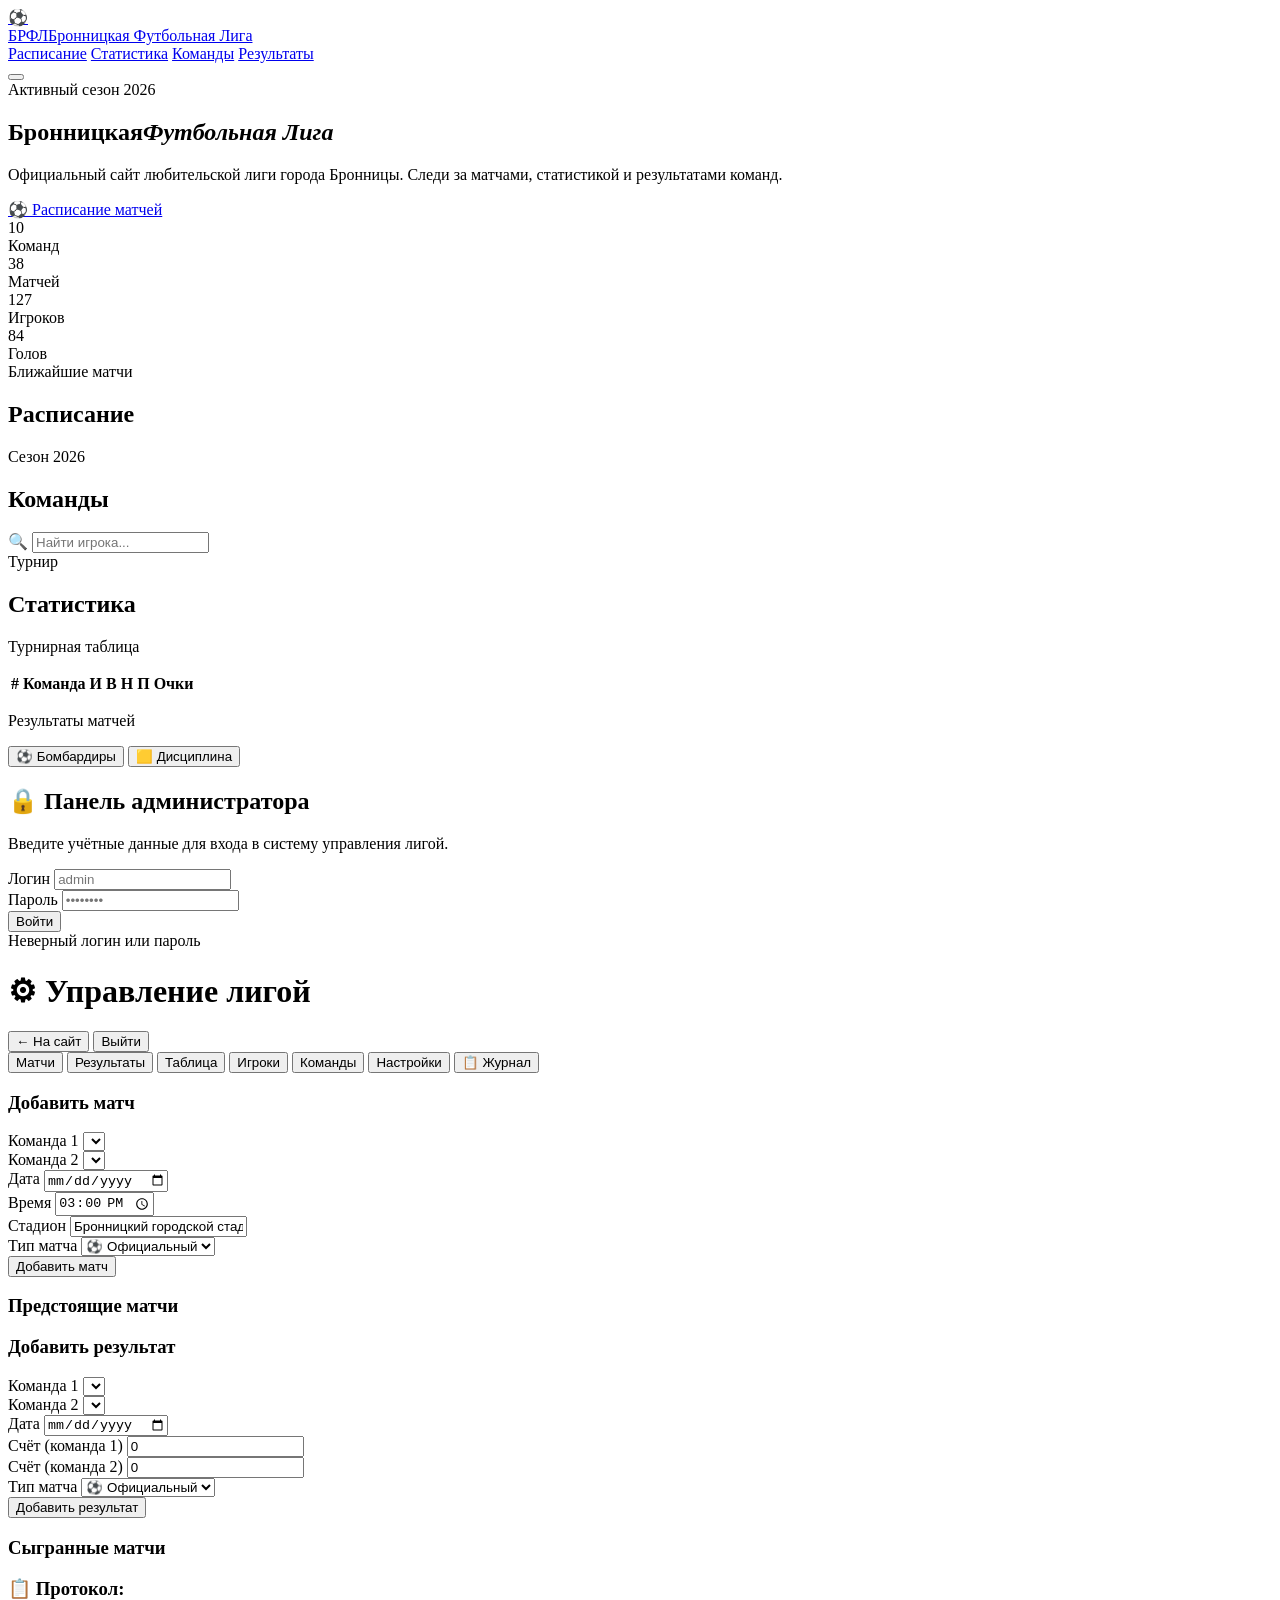
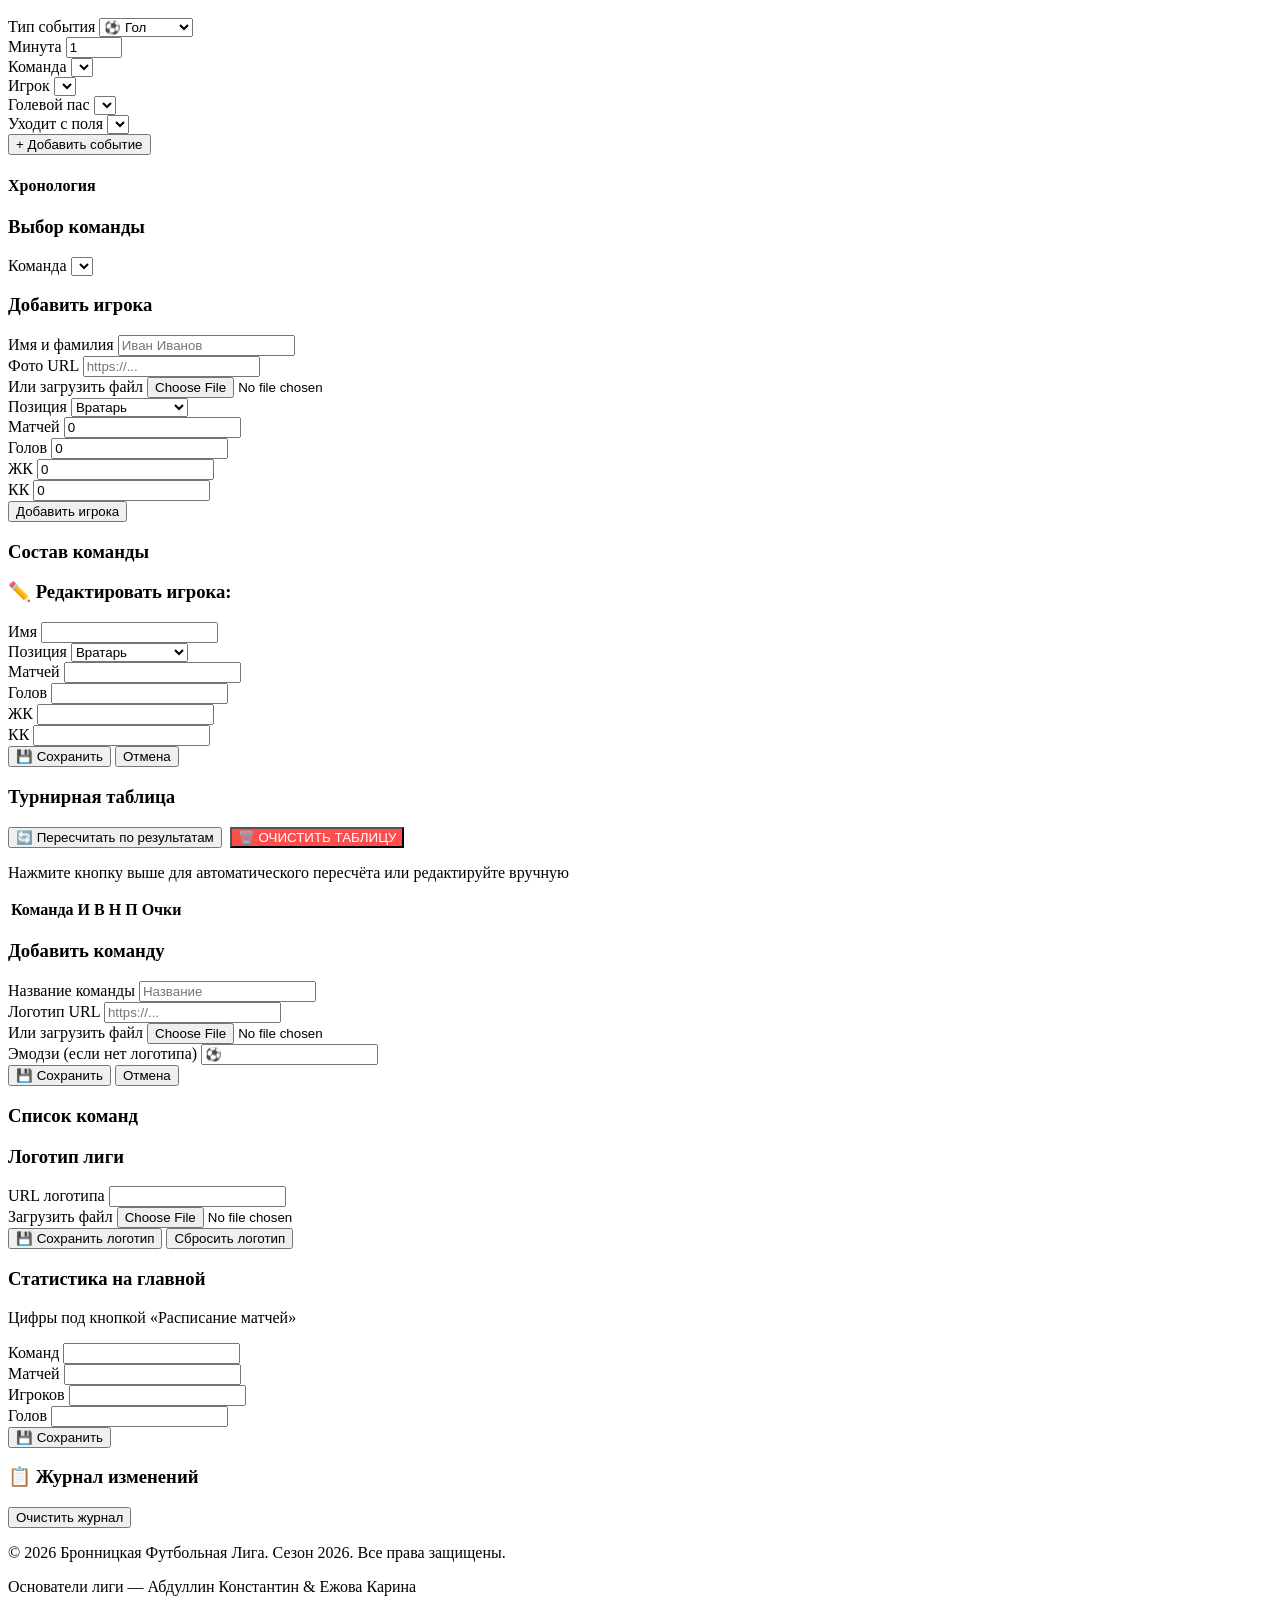
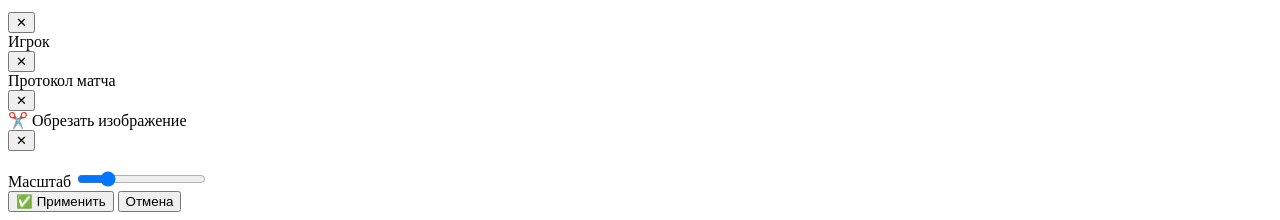
==== index.html @ cf76bab1 "Update print statement from 'Hello' to 'Goodbye'" ====
<!DOCTYPE html>
<html lang="ru">
<head>
    <meta charset="UTF-8">
    <meta name="viewport" content="width=device-width, initial-scale=1.0">
    <title>БРФЛ — Бронницкая Футбольная Лига</title>
    
    <!-- Preconnect for fonts -->
    <link rel="preconnect" href="https://fonts.googleapis.com">
    <link rel="preconnect" href="https://fonts.gstatic.com" crossorigin>
    
    <!-- Google Fonts -->
    <link href="https://fonts.googleapis.com/css2?family=Barlow+Condensed:wght@400;600;700;800;900&family=Barlow:wght@300;400;500;600&display=swap" rel="stylesheet">
    
    <!-- Main Stylesheet -->
    <link rel="stylesheet" href="style.css">
</head>
<body>

<!-- ===================== HEADER ===================== -->
<header id="main-header">
    <a class="logo" href="#hero" id="logo-link">
        <div class="logo-icon" id="logo-icon-wrap">
            <img id="logo-img" src="" alt="БРФЛ" style="display:none">
            <span id="logo-emoji">⚽</span>
        </div>
        <div class="logo-text">БРФЛ<span>Бронницкая Футбольная Лига</span></div>
    </a>
    
    <nav id="main-nav">
        <a href="#schedule">Расписание</a>
        <a href="#statistics">Статистика</a>
        <a href="#teams">Команды</a>
        <a href="#statistics">Результаты</a>
    </nav>
    
    <button class="burger" id="burger" aria-label="Меню">
        <span></span><span></span><span></span>
    </button>
</header>

<!-- ===================== MAIN SITE ===================== -->
<div class="main-site" id="main-site">

    <!-- HERO SECTION -->
    <section class="hero" id="hero">
        <div class="hero-bg"></div>
        <div class="field-lines"></div>
        <div class="hero-circle"></div>
        <div class="hero-circle2"></div>
        <div class="hero-content">
            <div class="hero-badge">Активный сезон 2026</div>
            <h1>Бронницкая<em>Футбольная Лига</em></h1>
            <p class="hero-sub">Официальный сайт любительской лиги города Бронницы. Следи за матчами, статистикой и результатами команд.</p>
            <a href="#schedule" class="btn-primary">⚽ Расписание матчей</a>
            
            <div class="hero-stats">
                <div>
                    <div class="hero-stat-num" id="hstat-teams">10</div>
                    <div class="hero-stat-label">Команд</div>
                </div>
                <div>
                    <div class="hero-stat-num" id="hstat-matches">38</div>
                    <div class="hero-stat-label">Матчей</div>
                </div>
                <div>
                    <div class="hero-stat-num" id="hstat-players">127</div>
                    <div class="hero-stat-label">Игроков</div>
                </div>
                <div>
                    <div class="hero-stat-num" id="hstat-goals">84</div>
                    <div class="hero-stat-label">Голов</div>
                </div>
            </div>
        </div>
    </section>

    <!-- SCHEDULE SECTION -->
    <section id="schedule">
        <div class="container">
            <div class="section-header">
                <span class="section-tag">Ближайшие матчи</span>
                <h2 class="section-title">Расписание</h2>
            </div>
            <div class="matches-grid" id="schedule-grid"></div>
        </div>
    </section>

    <!-- TEAMS SECTION -->
    <section id="teams">
        <div class="container">
            <div class="section-header">
                <span class="section-tag">Сезон 2026</span>
                <h2 class="section-title">Команды</h2>
            </div>
            
            <div class="search-bar-wrap">
                <span class="search-icon">🔍</span>
                <input type="text" id="player-search" placeholder="Найти игрока..." autocomplete="off">
                <div class="search-results-drop" id="search-drop"></div>
            </div>
            
            <div class="teams-grid" id="teams-grid"></div>
        </div>
    </section>

    <!-- STATISTICS SECTION -->
    <section id="statistics">
        <div class="container">
            <div class="section-header">
                <span class="section-tag">Турнир</span>
                <h2 class="section-title">Статистика</h2>
            </div>
            
            <!-- Турнирная таблица -->
            <div class="stat-block">
                <p class="stat-block-label">Турнирная таблица</p>
                <div class="table-wrap">
                    <table id="standings-table">
                        <thead>
                            <tr>
                                <th>#</th><th>Команда</th><th>И</th><th>В</th><th>Н</th><th>П</th><th>Очки</th>
                            </tr>
                        </thead>
                        <tbody id="standings-body"></tbody>
                    </table>
                </div>
            </div>

            <!-- Результаты матчей -->
            <div class="stat-block">
                <p class="stat-block-label">Результаты матчей</p>
                <div class="results-list" id="results-list"></div>
            </div>

            <!-- Бомбардиры + Дисциплина -->
            <div class="stat-block">
                <div class="stats-tabs">
                    <button class="stats-tab active" data-tab="scorers">⚽ Бомбардиры</button>
                    <button class="stats-tab" data-tab="discipline">🟨 Дисциплина</button>
                </div>
                <div class="stats-panel active" id="panel-scorers">
                    <div class="table-wrap" id="scorers-list"></div>
                </div>
                <div class="stats-panel" id="panel-discipline">
                    <div class="table-wrap" id="discipline-list"></div>
                </div>
            </div>
        </div>
    </section>
</div>

<!-- ===================== ADMIN SECTION ===================== -->
<div id="admin-section">
    <div class="container">
        <!-- Login form -->
        <div class="admin-login" id="admin-login">
            <h2>🔒 Панель администратора</h2>
            <p>Введите учётные данные для входа в систему управления лигой.</p>
            <div class="form-group">
                <label>Логин</label>
                <input type="text" id="admin-user" placeholder="admin" autocomplete="off">
            </div>
            <div class="form-group">
                <label>Пароль</label>
                <input type="password" id="admin-pass" placeholder="••••••••">
            </div>
            <button class="btn-admin" id="admin-login-btn">Войти</button>
            <div class="login-error" id="login-error">Неверный логин или пароль</div>
        </div>

        <!-- Admin Panel -->
        <div class="admin-panel" id="admin-panel">
            <div class="admin-header-bar">
                <h1 class="section-title">⚙ Управление лигой</h1>
                <div class="admin-header-actions">
                    <button class="btn-logout" id="back-to-site">← На сайт</button>
                    <button class="btn-logout" id="admin-logout-btn">Выйти</button>
                </div>
            </div>

            <div class="admin-tabs">
                <button class="admin-tab active" data-tab="tab-matches">Матчи</button>
                <button class="admin-tab" data-tab="tab-results">Результаты</button>
                <button class="admin-tab" data-tab="tab-table">Таблица</button>
                <button class="admin-tab" data-tab="tab-players">Игроки</button>
                <button class="admin-tab" data-tab="tab-teams">Команды</button>
                <button class="admin-tab" data-tab="tab-settings">Настройки</button>
                <button class="admin-tab" data-tab="tab-log">📋 Журнал</button>
            </div>

            <!-- TAB: Matches -->
            <div class="admin-content active" id="tab-matches">
                <div class="admin-grid">
                    <div class="admin-card">
                        <h3>Добавить матч</h3>
                        <div class="form-group">
                            <label>Команда 1</label>
                            <select id="a-t1"></select>
                        </div>
                        <div class="form-group">
                            <label>Команда 2</label>
                            <select id="a-t2"></select>
                        </div>
                        <div class="form-group">
                            <label>Дата</label>
                            <input type="date" id="a-date">
                        </div>
                        <div class="form-group">
                            <label>Время</label>
                            <input type="time" id="a-time" value="15:00">
                        </div>
                        <div class="form-group">
                            <label>Стадион</label>
                            <input type="text" id="a-venue" value="Бронницкий городской стадион">
                        </div>
                        <div class="form-group">
                            <label>Тип матча</label>
                            <select id="a-kind">
                                <option value="official">⚽ Официальный</option>
                                <option value="friendly">🤝 Товарищеский</option>
                            </select>
                        </div>
                        <button class="btn-admin" id="add-match-btn">Добавить матч</button>
                    </div>
                    <div class="admin-card">
                        <h3>Предстоящие матчи</h3>
                        <ul class="admin-list" id="admin-upcoming-list"></ul>
                    </div>
                </div>
            </div>

            <!-- TAB: Results -->
            <div class="admin-content" id="tab-results">
                <div class="admin-grid">
                    <div class="admin-card">
                        <h3>Добавить результат</h3>
                        <div class="form-group">
                            <label>Команда 1</label>
                            <select id="r-t1"></select>
                        </div>
                        <div class="form-group">
                            <label>Команда 2</label>
                            <select id="r-t2"></select>
                        </div>
                        <div class="form-group">
                            <label>Дата</label>
                            <input type="date" id="r-date">
                        </div>
                        <div class="result-score-inputs">
                            <div class="form-group">
                                <label>Счёт (команда 1)</label>
                                <input type="number" id="r-g1" value="0" min="0">
                            </div>
                            <div class="form-group">
                                <label>Счёт (команда 2)</label>
                                <input type="number" id="r-g2" value="0" min="0">
                            </div>
                        </div>
                        <div class="form-group">
                            <label>Тип матча</label>
                            <select id="r-kind">
                                <option value="official">⚽ Официальный</option>
                                <option value="friendly">🤝 Товарищеский</option>
                            </select>
                        </div>
                        <button class="btn-admin" id="add-result-btn">Добавить результат</button>
                    </div>
                    <div class="admin-card">
                        <h3>Сыгранные матчи</h3>
                        <ul class="admin-list" id="admin-results-list"></ul>
                    </div>
                </div>

                <!-- Protocol editor -->
                <div class="admin-card" id="protocol-editor">
                    <h3>📋 Протокол: <span id="proto-label"></span></h3>
                    <input type="hidden" id="proto-result-id">

                    <div class="protocol-events-grid">
                        <div class="form-group">
                            <label>Тип события</label>
                            <select id="ev-type">
                                <option value="goal">⚽ Гол</option>
                                <option value="yellow">🟨 Жёлтая</option>
                                <option value="red">🟥 Красная</option>
                                <option value="sub">🔄 Замена</option>
                            </select>
                        </div>
                        <div class="form-group">
                            <label>Минута</label>
                            <input type="number" id="ev-min" min="1" max="120" value="1">
                        </div>
                        <div class="form-group">
                            <label>Команда</label>
                            <select id="ev-team"></select>
                        </div>
                        <div class="form-group" id="ev-player-wrap">
                            <label id="ev-player-label">Игрок</label>
                            <select id="ev-player"></select>
                        </div>
                        <div class="form-group" id="ev-assist-wrap">
                            <label>Голевой пас</label>
                            <select id="ev-assist"></select>
                        </div>
                        <div class="form-group" id="ev-subout-wrap">
                            <label>Уходит с поля</label>
                            <select id="ev-subout"></select>
                        </div>
                    </div>
                    
                    <button class="btn-admin" id="add-protocol-event">+ Добавить событие</button>

                    <div class="protocol-timeline">
                        <h4>Хронология</h4>
                        <div id="proto-events-list"></div>
                    </div>
                </div>
            </div>

            <!-- TAB: Players -->
            <div class="admin-content" id="tab-players">
                <div class="admin-grid">
                    <div class="admin-card">
                        <h3>Выбор команды</h3>
                        <div class="form-group">
                            <label>Команда</label>
                            <select id="p-team"></select>
                        </div>
                        
                        <h3>Добавить игрока</h3>
                        <div class="form-group">
                            <label>Имя и фамилия</label>
                            <input type="text" id="p-name" placeholder="Иван Иванов">
                        </div>
                        <div class="form-group">
                            <label>Фото URL</label>
                            <input type="text" id="p-photo-url" placeholder="https://...">
                        </div>
                        <div class="form-group">
                            <label>Или загрузить файл</label>
                            <input type="file" id="p-photo-file" accept="image/*">
                        </div>
                        <div class="form-group">
                            <label>Позиция</label>
                            <select id="p-pos">
                                <option>Вратарь</option>
                                <option>Защитник</option>
                                <option>Полузащитник</option>
                                <option>Нападающий</option>
                                <option disabled>──────────</option>
                                <option>Президент</option>
                                <option>Тренер</option>
                            </select>
                        </div>
                        <div class="player-stats-grid">
                            <div class="form-group">
                                <label>Матчей</label>
                                <input type="number" id="p-matches" value="0" min="0">
                            </div>
                            <div class="form-group">
                                <label>Голов</label>
                                <input type="number" id="p-goals" value="0" min="0">
                            </div>
                            <div class="form-group">
                                <label>ЖК</label>
                                <input type="number" id="p-yellow" value="0" min="0">
                            </div>
                            <div class="form-group">
                                <label>КК</label>
                                <input type="number" id="p-red" value="0" min="0">
                            </div>
                        </div>
                        <button class="btn-admin" id="add-player-btn">Добавить игрока</button>
                    </div>
                    
                    <div class="admin-card">
                        <h3>Состав команды <span id="players-count"></span></h3>
                        <ul class="admin-list" id="admin-players-list"></ul>
                    </div>
                </div>

                <!-- Edit player card -->
                <div class="admin-card" id="edit-player-card">
                    <h3>✏️ Редактировать игрока: <span id="edit-player-label"></span></h3>
                    <input type="hidden" id="ep-teamid">
                    <input type="hidden" id="ep-playerid">
                    
                    <div class="edit-player-grid">
                        <div class="form-group">
                            <label>Имя</label>
                            <input type="text" id="ep-name">
                        </div>
                        <div class="form-group">
                            <label>Позиция</label>
                            <select id="ep-pos">
                                <option>Вратарь</option>
                                <option>Защитник</option>
                                <option>Полузащитник</option>
                                <option>Нападающий</option>
                                <option disabled>──────────</option>
                                <option>Президент</option>
                                <option>Тренер</option>
                            </select>
                        </div>
                        <div class="form-group stat-only-field">
                            <label>Матчей</label>
                            <input type="number" id="ep-matches" min="0">
                        </div>
                        <div class="form-group stat-only-field">
                            <label>Голов</label>
                            <input type="number" id="ep-goals" min="0">
                        </div>
                        <div class="form-group stat-only-field">
                            <label>ЖК</label>
                            <input type="number" id="ep-yellow" min="0">
                        </div>
                        <div class="form-group stat-only-field">
                            <label>КК</label>
                            <input type="number" id="ep-red" min="0">
                        </div>
                    </div>
                    
                    <div class="edit-player-actions">
                        <button class="btn-admin" id="save-player-btn">💾 Сохранить</button>
                        <button class="btn-admin btn-cancel" id="cancel-edit-player">Отмена</button>
                    </div>
                </div>
            </div>

            <!-- TAB: Table -->
            <div class="admin-content" id="tab-table">
                <div class="admin-card">
                    <div class="table-header-actions">
                        <h3>Турнирная таблица</h3>
                        <div style="display: flex; gap: 0.5rem;">
                            <button class="btn-admin" id="recalc-standings-btn">🔄 Пересчитать по результатам</button>
                            <button class="btn-admin" id="clear-standings-btn" style="background: #ff4d4d; color: white;">🗑️ ОЧИСТИТЬ ТАБЛИЦУ</button>
                        </div>
                    </div>
                    <p class="table-hint">Нажмите кнопку выше для автоматического пересчёта или редактируйте вручную</p>
                    
                    <div class="table-wrap">
                        <table>
                            <thead>
                                <tr>
                                    <th>Команда</th>
                                    <th>И</th>
                                    <th>В</th>
                                    <th>Н</th>
                                    <th>П</th>
                                    <th>Очки</th>
                                    <th></th>
                                </tr>
                            </thead>
                            <tbody id="admin-standings-edit"></tbody>
                        </table>
                    </div>
                </div>
            </div>

            <!-- TAB: Teams -->
            <div class="admin-content" id="tab-teams">
                <div class="admin-grid">
                    <div class="admin-card">
                        <h3 id="team-edit-title">Добавить команду</h3>
                        <div class="form-group">
                            <label>Название команды</label>
                            <input type="text" id="nt-name" placeholder="Название">
                        </div>
                        <div class="form-group">
                            <label>Логотип URL</label>
                            <input type="text" id="nt-logo-url" placeholder="https://...">
                        </div>
                        <div class="form-group">
                            <label>Или загрузить файл</label>
                            <input type="file" id="nt-logo-file" accept="image/*">
                        </div>
                        <div class="form-group">
                            <label>Эмодзи (если нет логотипа)</label>
                            <input type="text" id="nt-emoji" placeholder="⚽" maxlength="2">
                        </div>
                        <input type="hidden" id="nt-edit-id">
                        
                        <div class="team-edit-actions">
                            <button class="btn-admin" id="save-team-btn">💾 Сохранить</button>
                            <button class="btn-admin btn-cancel" id="nt-cancel-btn">Отмена</button>
                        </div>
                    </div>
                    
                    <div class="admin-card">
                        <h3>Список команд</h3>
                        <ul class="admin-list" id="admin-teams-list"></ul>
                    </div>
                </div>
            </div>

            <!-- TAB: Settings -->
            <div class="admin-content" id="tab-settings">
                <div class="admin-grid">
                    <div class="admin-card">
                        <h3>Логотип лиги</h3>
                        <div class="form-group">
                            <label>URL логотипа</label>
                            <input type="text" id="league-logo-url">
                        </div>
                        <div class="form-group">
                            <label>Загрузить файл</label>
                            <input type="file" id="league-logo-file" accept="image/*">
                        </div>
                        <div id="league-logo-preview"></div>
                        <button class="btn-admin" id="save-league-logo">💾 Сохранить логотип</button>
                        <button class="btn-admin btn-secondary" id="reset-league-logo">Сбросить логотип</button>
                    </div>
                    
                    <div class="admin-card">
                        <h3>Статистика на главной</h3>
                        <p class="settings-hint">Цифры под кнопкой «Расписание матчей»</p>
                        <div class="hero-stats-grid">
                            <div class="form-group">
                                <label>Команд</label>
                                <input type="number" id="hs-teams" min="0">
                            </div>
                            <div class="form-group">
                                <label>Матчей</label>
                                <input type="number" id="hs-matches" min="0">
                            </div>
                            <div class="form-group">
                                <label>Игроков</label>
                                <input type="number" id="hs-players" min="0">
                            </div>
                            <div class="form-group">
                                <label>Голов</label>
                                <input type="number" id="hs-goals" min="0">
                            </div>
                        </div>
                        <button class="btn-admin" id="save-hero-stats">💾 Сохранить</button>
                    </div>
                </div>
            </div>

            <!-- TAB: Log -->
            <div class="admin-content" id="tab-log">
                <div class="admin-card">
                    <div class="log-header">
                        <h3>📋 Журнал изменений</h3>
                        <button class="btn-admin btn-secondary" id="clear-log-btn">Очистить журнал</button>
                    </div>
                    <div id="action-log-list"></div>
                </div>
            </div>
        </div>
    </div>
</div>

<!-- ===================== FOOTER ===================== -->
<footer>
    <p>© 2026 <span>Бронницкая Футбольная Лига</span>. Сезон 2026. Все права защищены.</p>
    <p class="founders-credit">
        Основатели лиги — <span>Абдуллин Константин</span> &amp; <span>Ежова Карина</span>
    </p>
</footer>

<!-- ===================== MODALS ===================== -->
<!-- Team modal -->
<div class="modal-overlay" id="team-modal">
    <div class="modal modal-wide">
        <div class="modal-header">
            <div>
                <div class="modal-title" id="team-modal-title"></div>
                <div class="modal-subtitle" id="team-modal-sub"></div>
            </div>
            <button class="modal-close" data-modal="team-modal">✕</button>
        </div>
        <div class="modal-body">
            <div class="players-grid" id="team-players-grid"></div>
        </div>
    </div>
</div>

<!-- Player modal -->
<div class="modal-overlay" id="player-modal">
    <div class="modal">
        <div class="modal-header">
            <div class="modal-title" id="player-modal-title">Игрок</div>
            <button class="modal-close" data-modal="player-modal">✕</button>
        </div>
        <div class="modal-body" id="player-modal-body"></div>
    </div>
</div>

<!-- Match protocol modal -->
<div class="modal-overlay" id="protocol-modal">
    <div class="modal modal-wide">
        <div class="modal-header">
            <div class="modal-title">Протокол матча</div>
            <button class="modal-close" data-modal="protocol-modal">✕</button>
        </div>
        <div class="modal-body" id="protocol-modal-body"></div>
    </div>
</div>

<!-- Image crop modal -->
<div class="modal-overlay" id="crop-modal">
    <div class="modal">
        <div class="modal-header">
            <div class="modal-title">✂️ Обрезать изображение</div>
            <button class="modal-close" data-modal="crop-modal">✕</button>
        </div>
        <div class="modal-body">
            <div class="crop-container" id="crop-container">
                <img id="crop-img" draggable="false">
                <div class="crop-overlay">
                    <div class="crop-box" id="crop-box"></div>
                </div>
            </div>
            
            <div class="crop-controls">
                <label>Масштаб</label>
                <input type="range" id="crop-scale" min="0.5" max="3" step="0.01" value="1">
            </div>
            
            <div class="crop-actions">
                <button class="btn-admin" id="apply-crop-btn">✅ Применить</button>
                <button class="btn-admin btn-cancel" data-modal="crop-modal">Отмена</button>
            </div>
        </div>
    </div>
</div>

<!-- Main JavaScript -->
<script src="script.js"></script>
</body>
</html>
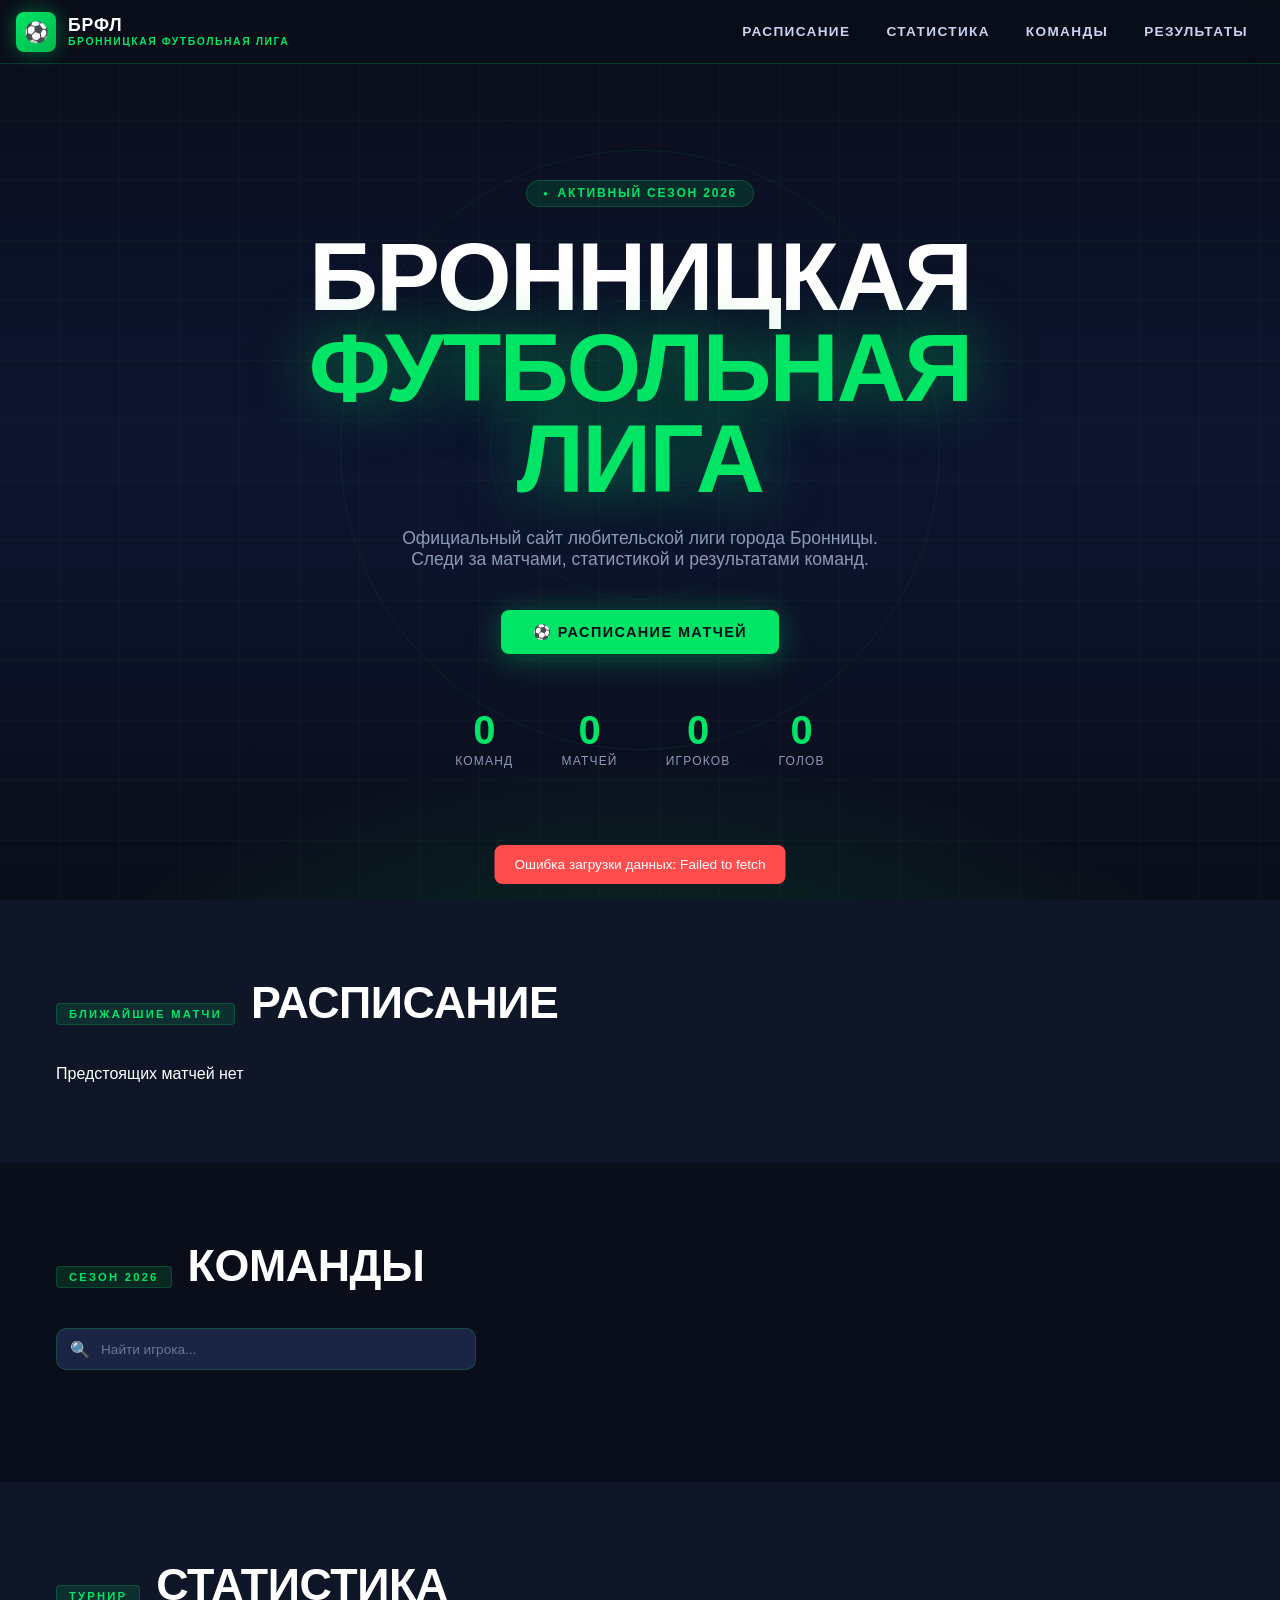
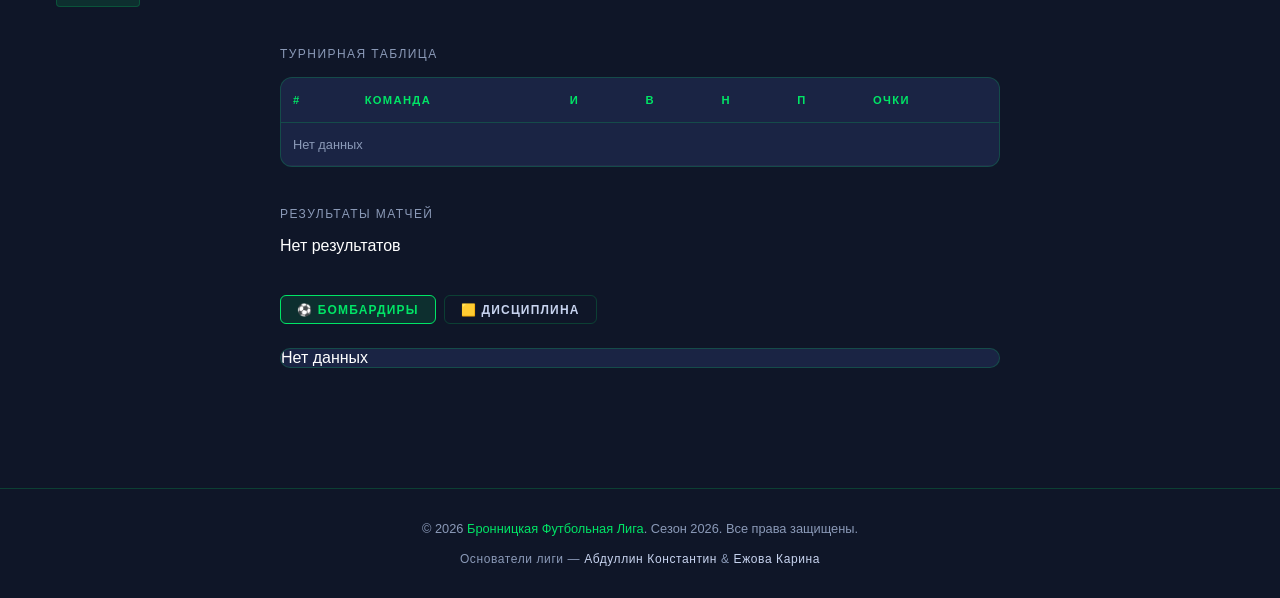
==== commit 939f544f: "Update input fields and viewport meta tag" ====
--- a/index.html
+++ b/index.html
@@ -2,7 +2,7 @@
 <html lang="ru">
 <head>
     <meta charset="UTF-8">
-    <meta name="viewport" content="width=device-width, initial-scale=1.0">
+    <meta name="viewport" content="width=device-width, initial-scale=1.0, maximum-scale=1.0, user-scalable=no">
     <title>БРФЛ — Бронницкая Футбольная Лига</title>
     
     <!-- Preconnect for fonts -->
@@ -208,11 +208,11 @@
                         </div>
                         <div class="form-group">
                             <label>Время</label>
-                            <input type="time" id="a-time" value="15:00">
+                            <input type="time" id="a-time" value="">
                         </div>
                         <div class="form-group">
                             <label>Стадион</label>
-                            <input type="text" id="a-venue" value="Бронницкий городской стадион">
+                            <input type="text" id="a-venue" value="">
                         </div>
                         <div class="form-group">
                             <label>Тип матча</label>
--- a/style.css
+++ b/style.css
@@ -0,0 +1,2828 @@
+/* ========= ROOT VARIABLES ========= */
+:root {
+    --navy: #0a0e1a;
+    --navy-mid: #0f1628;
+    --navy-light: #1a2444;
+    --green: #00e566;
+    --green-dark: #00b84d;
+    --green-dim: rgba(0,229,102,0.12);
+    --white: #ffffff;
+    --grey: #8b9ab8;
+    --grey-light: #c8d4f0;
+    --card: rgba(15,22,40,0.9);
+    --border: rgba(0,229,102,0.2);
+    --gold: #f5c518;
+    --gold-dim: rgba(245,197,24,0.15);
+    --border-gold: rgba(245,197,24,0.3);
+}
+
+/* ========= RESET & BASE ========= */
+* {
+    margin: 0;
+    padding: 0;
+    box-sizing: border-box;
+}
+
+html {
+    scroll-behavior: smooth;
+    width: 100%;
+    overflow-x: hidden;
+}
+
+body {
+    font-family: 'Barlow', sans-serif;
+    background: var(--navy);
+    color: var(--white);
+    overflow-x: hidden;
+    width: 100%;
+    max-width: 100vw;
+}
+
+/* ========= SCROLLBAR ========= */
+::-webkit-scrollbar {
+    width: 6px;
+}
+
+::-webkit-scrollbar-track {
+    background: var(--navy);
+}
+
+::-webkit-scrollbar-thumb {
+    background: var(--green-dark);
+    border-radius: 3px;
+}
+
+/* ========= TYPOGRAPHY ========= */
+h1 {
+    font-family: 'Barlow Condensed', sans-serif;
+    font-weight: 900;
+    font-size: clamp(2.8rem, 8vw, 6rem);
+    line-height: 0.95;
+    letter-spacing: -0.02em;
+    text-transform: uppercase;
+    margin-bottom: 1.5rem;
+}
+
+h1 em {
+    font-style: normal;
+    color: var(--green);
+    display: block;
+    text-shadow: 0 0 60px rgba(0,229,102,0.5);
+}
+
+.section-title {
+    font-family: 'Barlow Condensed', sans-serif;
+    font-weight: 900;
+    font-size: clamp(1.8rem, 4vw, 2.8rem);
+    text-transform: uppercase;
+    letter-spacing: -0.01em;
+    line-height: 1;
+}
+
+/* ========= CONTAINER & SECTIONS ========= */
+.container {
+    max-width: 1200px;
+    width: 100%;
+    margin: 0 auto;
+    padding: 0 2rem;
+    box-sizing: border-box;
+}
+
+section {
+    padding: 5rem 0;
+    width: 100%;
+    box-sizing: border-box;
+}
+
+.section-header {
+    display: flex;
+    align-items: baseline;
+    gap: 1rem;
+    margin-bottom: 2.5rem;
+}
+
+.section-tag {
+    font-family: 'Barlow Condensed', sans-serif;
+    font-weight: 700;
+    font-size: 0.7rem;
+    letter-spacing: 0.2em;
+    text-transform: uppercase;
+    color: var(--green);
+    background: var(--green-dim);
+    border: 1px solid var(--border);
+    padding: 0.25rem 0.75rem;
+    border-radius: 4px;
+}
+
+/* ========= HEADER ========= */
+header {
+    position: fixed;
+    top: 0;
+    left: 0;
+    right: 0;
+    z-index: 1000;
+    background: rgba(10,14,26,0.95);
+    backdrop-filter: blur(16px);
+    border-bottom: 1px solid var(--border);
+    padding: 0 1rem;
+    height: 64px;
+    display: flex;
+    align-items: center;
+    justify-content: space-between;
+}
+
+.logo {
+    display: flex;
+    align-items: center;
+    gap: 12px;
+    text-decoration: none;
+}
+
+.logo-icon {
+    width: 40px;
+    height: 40px;
+    background: linear-gradient(135deg, var(--green), var(--green-dark));
+    border-radius: 8px;
+    display: flex;
+    align-items: center;
+    justify-content: center;
+    font-size: 20px;
+    box-shadow: 0 0 20px rgba(0,229,102,0.4);
+    flex-shrink: 0;
+    overflow: hidden;
+}
+
+.logo-icon img {
+    width: auto;
+    height: 44px;
+    object-fit: contain;
+}
+
+.logo-text {
+    font-family: 'Barlow Condensed', sans-serif;
+    font-weight: 800;
+    font-size: 1.1rem;
+    letter-spacing: 0.05em;
+    text-transform: uppercase;
+    line-height: 1.2;
+    color: var(--white);
+}
+
+.logo-text span {
+    color: var(--green);
+    display: block;
+    font-size: 0.65rem;
+    font-weight: 600;
+    letter-spacing: 0.15em;
+}
+
+nav {
+    display: flex;
+    align-items: center;
+    gap: 0.25rem;
+}
+
+nav a {
+    font-family: 'Barlow Condensed', sans-serif;
+    font-weight: 700;
+    font-size: 0.85rem;
+    letter-spacing: 0.1em;
+    text-transform: uppercase;
+    color: var(--grey-light);
+    text-decoration: none;
+    padding: 0.5rem 1rem;
+    border-radius: 6px;
+    transition: all 0.2s;
+}
+
+nav a:hover,
+nav a.active {
+    color: var(--green);
+    background: var(--green-dim);
+}
+
+.burger {
+    display: none;
+    flex-direction: column;
+    justify-content: center;
+    gap: 5px;
+    cursor: pointer;
+    padding: 8px 10px;
+    background: var(--green-dim);
+    border: 1px solid var(--border);
+    border-radius: 8px;
+    transition: all 0.2s;
+}
+
+.burger:hover {
+    background: rgba(0,229,102,0.22);
+    border-color: rgba(0,229,102,0.5);
+}
+
+.burger span {
+    width: 22px;
+    height: 2px;
+    background: var(--green);
+    border-radius: 2px;
+    transition: all 0.3s;
+    display: block;
+}
+
+.burger.open span:nth-child(1) {
+    transform: rotate(45deg) translate(5px, 5px);
+}
+
+.burger.open span:nth-child(2) {
+    opacity: 0;
+}
+
+.burger.open span:nth-child(3) {
+    transform: rotate(-45deg) translate(5px, -5px);
+}
+
+/* ========= HERO ========= */
+.hero {
+    min-height: 100vh;
+    display: flex;
+    align-items: center;
+    justify-content: center;
+    position: relative;
+    overflow: hidden;
+    padding: 7rem 1rem 4rem;
+    width: 100%;
+    box-sizing: border-box;
+}
+
+.hero-bg {
+    position: absolute;
+    inset: 0;
+    background:
+        radial-gradient(ellipse 80% 60% at 50% 120%, rgba(0,229,102,0.18) 0%, transparent 60%),
+        linear-gradient(180deg, #0a0e1a 0%, #0d1530 50%, #0a0e1a 100%);
+}
+
+.field-lines {
+    position: absolute;
+    inset: 0;
+    background-image:
+        repeating-linear-gradient(0deg, transparent, transparent 59px, rgba(0,229,102,0.04) 59px, rgba(0,229,102,0.04) 60px),
+        repeating-linear-gradient(90deg, transparent, transparent 59px, rgba(0,229,102,0.04) 59px, rgba(0,229,102,0.04) 60px);
+}
+
+.hero-circle,
+.hero-circle2 {
+    position: absolute;
+    top: 50%;
+    left: 50%;
+    transform: translate(-50%, -50%);
+    border: 1px solid rgba(0,229,102,0.08);
+    border-radius: 50%;
+}
+
+.hero-circle {
+    width: 600px;
+    height: 600px;
+}
+
+.hero-circle2 {
+    width: 300px;
+    height: 300px;
+    border-color: rgba(0,229,102,0.06);
+}
+
+.hero-content {
+    position: relative;
+    z-index: 2;
+    text-align: center;
+    max-width: 800px;
+}
+
+.hero-badge {
+    display: inline-flex;
+    align-items: center;
+    gap: 8px;
+    background: var(--green-dim);
+    border: 1px solid var(--border);
+    border-radius: 100px;
+    padding: 0.35rem 1rem;
+    font-family: 'Barlow Condensed', sans-serif;
+    font-weight: 700;
+    font-size: 0.75rem;
+    letter-spacing: 0.15em;
+    text-transform: uppercase;
+    color: var(--green);
+    margin-bottom: 1.5rem;
+}
+
+.hero-badge::before {
+    content: '●';
+    font-size: 8px;
+    animation: blink 1.5s infinite;
+}
+
+@keyframes blink {
+    0%, 100% { opacity: 1; }
+    50% { opacity: 0.2; }
+}
+
+.hero-sub {
+    font-size: 1.1rem;
+    color: var(--grey);
+    margin-bottom: 2.5rem;
+    max-width: 480px;
+    margin-left: auto;
+    margin-right: auto;
+}
+
+.btn-primary {
+    display: inline-flex;
+    align-items: center;
+    gap: 10px;
+    background: var(--green);
+    color: var(--navy);
+    font-family: 'Barlow Condensed', sans-serif;
+    font-weight: 800;
+    font-size: 0.9rem;
+    letter-spacing: 0.1em;
+    text-transform: uppercase;
+    padding: 0.85rem 2rem;
+    border-radius: 8px;
+    text-decoration: none;
+    border: none;
+    cursor: pointer;
+    transition: all 0.2s;
+    box-shadow: 0 4px 30px rgba(0,229,102,0.35);
+}
+
+.btn-primary:hover {
+    background: var(--white);
+    transform: translateY(-2px);
+    box-shadow: 0 8px 40px rgba(0,229,102,0.4);
+}
+
+.hero-stats {
+    display: flex;
+    justify-content: center;
+    gap: 3rem;
+    margin-top: 3.5rem;
+}
+
+.hero-stat-num {
+    font-family: 'Barlow Condensed', sans-serif;
+    font-weight: 900;
+    font-size: 2.5rem;
+    color: var(--green);
+    line-height: 1;
+}
+
+.hero-stat-label {
+    font-size: 0.75rem;
+    color: var(--grey);
+    letter-spacing: 0.1em;
+    text-transform: uppercase;
+    margin-top: 4px;
+}
+
+/* ========= SCHEDULE ========= */
+#schedule {
+    background: var(--navy-mid);
+}
+
+.matches-grid {
+    display: grid;
+    grid-template-columns: repeat(auto-fill, minmax(320px, 1fr));
+    gap: 1rem;
+}
+
+.match-card {
+    background: var(--navy-light);
+    border: 1px solid var(--border);
+    border-radius: 12px;
+    padding: 1.5rem;
+    position: relative;
+    overflow: hidden;
+    transition: transform 0.2s, border-color 0.2s;
+}
+
+.match-card::before {
+    content: '';
+    position: absolute;
+    top: 0;
+    left: 0;
+    right: 0;
+    height: 3px;
+    background: linear-gradient(90deg, var(--green), var(--green-dark));
+}
+
+.match-card:hover {
+    transform: translateY(-3px);
+    border-color: rgba(0,229,102,0.5);
+}
+
+.match-date-row {
+    display: flex;
+    justify-content: space-between;
+    align-items: center;
+    margin-bottom: 1rem;
+}
+
+.match-date {
+    font-family: 'Barlow Condensed', sans-serif;
+    font-size: 0.75rem;
+    font-weight: 700;
+    letter-spacing: 0.1em;
+    text-transform: uppercase;
+    color: var(--green);
+}
+
+.match-venue {
+    font-size: 0.7rem;
+    color: var(--grey);
+}
+
+.match-teams {
+    display: flex;
+    align-items: center;
+    gap: 1rem;
+}
+
+.match-team {
+    flex: 1;
+    font-family: 'Barlow Condensed', sans-serif;
+    font-weight: 800;
+    font-size: 1.1rem;
+    text-transform: uppercase;
+    letter-spacing: 0.02em;
+    line-height: 1.2;
+}
+
+.match-team.away {
+    text-align: right;
+}
+
+.match-vs {
+    font-family: 'Barlow Condensed', sans-serif;
+    font-weight: 900;
+    font-size: 1.4rem;
+    color: var(--green);
+    flex-shrink: 0;
+}
+
+.match-time {
+    display: flex;
+    align-items: center;
+    gap: 6px;
+    margin-top: 1rem;
+    font-size: 0.8rem;
+    color: var(--grey);
+}
+
+/* ========= TEAMS ========= */
+#teams {
+    background: var(--navy);
+}
+
+.teams-grid {
+    display: grid;
+    grid-template-columns: repeat(auto-fill, minmax(200px, 1fr));
+    gap: 1rem;
+}
+
+.team-card {
+    background: var(--navy-light);
+    border: 1px solid var(--border);
+    border-radius: 12px;
+    padding: 1.5rem 1.25rem;
+    cursor: pointer;
+    transition: all 0.2s;
+    text-align: center;
+    position: relative;
+    overflow: hidden;
+}
+
+.team-card::after {
+    content: '';
+    position: absolute;
+    inset: 0;
+    background: linear-gradient(135deg, var(--green-dim), transparent);
+    opacity: 0;
+    transition: opacity 0.2s;
+}
+
+.team-card:hover {
+    border-color: rgba(0,229,102,0.6);
+    transform: translateY(-4px);
+    box-shadow: 0 12px 40px rgba(0,0,0,0.4);
+}
+
+.team-card:hover::after {
+    opacity: 1;
+}
+
+.team-emblem {
+    width: 64px;
+    height: 64px;
+    border-radius: 50%;
+    margin: 0 auto 1rem;
+    display: flex;
+    align-items: center;
+    justify-content: center;
+    font-size: 1.8rem;
+    position: relative;
+    z-index: 1;
+    overflow: hidden;
+}
+
+.team-emblem img {
+    width: 100%;
+    height: 100%;
+    object-fit: contain;
+    border-radius: 50%;
+}
+
+.team-name {
+    font-family: 'Barlow Condensed', sans-serif;
+    font-weight: 800;
+    font-size: 1rem;
+    text-transform: uppercase;
+    letter-spacing: 0.05em;
+    position: relative;
+    z-index: 1;
+}
+
+.team-info {
+    font-size: 0.75rem;
+    color: var(--grey);
+    margin-top: 0.5rem;
+    position: relative;
+    z-index: 1;
+}
+
+.team-arrow {
+    position: relative;
+    z-index: 1;
+    margin-top: 1rem;
+    font-size: 0.7rem;
+    color: var(--green);
+    font-family: 'Barlow Condensed', sans-serif;
+    font-weight: 700;
+    letter-spacing: 0.1em;
+    text-transform: uppercase;
+}
+
+/* ========= STATISTICS ========= */
+#statistics {
+    background: var(--navy-mid);
+}
+
+.stat-block {
+    max-width: 720px;
+    margin: 0 auto 2.5rem;
+    width: 100%;
+}
+
+.stat-block-label {
+    font-size: 0.75rem;
+    color: var(--grey);
+    letter-spacing: 0.12em;
+    text-transform: uppercase;
+    margin-bottom: 1rem;
+}
+
+.table-wrap {
+    overflow-x: auto;
+    border: 1px solid var(--border);
+    border-radius: 12px;
+    background: var(--navy-light);
+}
+
+table {
+    width: 100%;
+    border-collapse: collapse;
+    font-size: 0.85rem;
+}
+
+thead th {
+    font-family: 'Barlow Condensed', sans-serif;
+    font-weight: 700;
+    font-size: 0.7rem;
+    letter-spacing: 0.12em;
+    text-transform: uppercase;
+    color: var(--green);
+    padding: 1rem 0.75rem;
+    text-align: left;
+    border-bottom: 1px solid var(--border);
+    white-space: nowrap;
+}
+
+tbody tr {
+    border-bottom: 1px solid rgba(255,255,255,0.04);
+    transition: background 0.15s;
+    cursor: default;
+}
+
+tbody tr:hover {
+    background: var(--green-dim);
+}
+
+tbody td {
+    padding: 0.85rem 0.75rem;
+    color: var(--grey-light);
+}
+
+tbody td:first-child {
+    color: var(--grey);
+    font-size: 0.8rem;
+}
+
+.pts-col {
+    font-family: 'Barlow Condensed', sans-serif;
+    font-weight: 800;
+    font-size: 1rem;
+    color: var(--white) !important;
+}
+
+.pos-badge {
+    width: 24px;
+    height: 24px;
+    border-radius: 50%;
+    display: inline-flex;
+    align-items: center;
+    justify-content: center;
+    font-family: 'Barlow Condensed', sans-serif;
+    font-weight: 800;
+    font-size: 0.8rem;
+}
+
+.pos-1 {
+    background: #FFD700;
+    color: #000;
+}
+
+.pos-2 {
+    background: #C0C0C0;
+    color: #000;
+}
+
+.pos-3 {
+    background: #CD7F32;
+    color: #fff;
+}
+
+/* ========= RESULTS ========= */
+.results-list {
+    display: flex;
+    flex-direction: column;
+    gap: 0.75rem;
+}
+
+.result-card {
+    background: var(--navy-light);
+    border: 1px solid var(--border);
+    border-radius: 10px;
+    padding: 1rem 1.25rem;
+    display: flex;
+    align-items: center;
+    gap: 1rem;
+    cursor: pointer;
+    transition: all 0.2s;
+}
+
+.result-card:hover {
+    border-color: rgba(0,229,102,0.5);
+    background: var(--green-dim);
+}
+
+.result-date-col {
+    font-size: 0.7rem;
+    color: var(--grey);
+    font-family: 'Barlow Condensed', sans-serif;
+    font-weight: 700;
+    letter-spacing: 0.08em;
+    text-transform: uppercase;
+    min-width: 70px;
+}
+
+.result-teams-col {
+    flex: 1;
+    font-size: 0.85rem;
+    font-weight: 500;
+}
+
+.result-score {
+    font-family: 'Barlow Condensed', sans-serif;
+    font-weight: 900;
+    font-size: 1.3rem;
+    color: var(--green);
+    white-space: nowrap;
+}
+
+.result-details-btn {
+    font-size: 0.65rem;
+    color: var(--green);
+    font-family: 'Barlow Condensed', sans-serif;
+    font-weight: 700;
+    letter-spacing: 0.1em;
+    text-transform: uppercase;
+    border: 1px solid var(--border);
+    padding: 0.3rem 0.6rem;
+    border-radius: 4px;
+    white-space: nowrap;
+}
+
+.result-team-name {
+    display: inline;
+    font-size: 0.82rem;
+    white-space: nowrap;
+    font-weight: 500;
+}
+
+/* ========= STATS TABS ========= */
+.stats-tabs {
+    display: flex;
+    gap: 0.5rem;
+    margin-bottom: 1.5rem;
+}
+
+.stats-tab {
+    font-family: 'Barlow Condensed', sans-serif;
+    font-weight: 700;
+    font-size: 0.75rem;
+    letter-spacing: 0.1em;
+    text-transform: uppercase;
+    padding: 0.4rem 1rem;
+    border-radius: 6px;
+    border: 1px solid var(--border);
+    background: transparent;
+    color: var(--grey-light);
+    cursor: pointer;
+    transition: all 0.2s;
+}
+
+.stats-tab.active,
+.stats-tab:hover {
+    background: var(--green-dim);
+    color: var(--green);
+    border-color: var(--green);
+}
+
+.stats-panel {
+    display: none;
+}
+
+.stats-panel.active {
+    display: block;
+}
+
+/* ========= SCORERS ========= */
+.scorer-row {
+    display: flex;
+    align-items: center;
+    gap: 0.75rem;
+    padding: 0.75rem;
+    border-bottom: 1px solid rgba(255,255,255,0.04);
+    transition: background 0.15s;
+    cursor: pointer;
+}
+
+.scorer-row:hover {
+    background: rgba(0,229,102,0.1);
+    border-radius: 8px;
+}
+
+.scorer-rank {
+    font-family: 'Barlow Condensed', sans-serif;
+    font-weight: 900;
+    font-size: 1.2rem;
+    color: var(--grey);
+    min-width: 28px;
+    text-align: center;
+}
+
+.scorer-rank-1 {
+    color: #FFD700;
+}
+
+.scorer-rank-2 {
+    color: #C0C0C0;
+}
+
+.scorer-rank-3 {
+    color: #CD7F32;
+}
+
+.scorer-photo {
+    width: 36px;
+    height: 36px;
+    border-radius: 50%;
+    background: var(--navy-light);
+    border: 2px solid var(--border);
+    display: flex;
+    align-items: center;
+    justify-content: center;
+    font-size: 1rem;
+    flex-shrink: 0;
+    overflow: hidden;
+}
+
+.scorer-photo img {
+    width: 100%;
+    height: 100%;
+    object-fit: cover;
+}
+
+.scorer-info {
+    flex: 1;
+    min-width: 0;
+}
+
+.scorer-name {
+    font-weight: 600;
+    font-size: 0.85rem;
+    white-space: nowrap;
+    overflow: hidden;
+    text-overflow: ellipsis;
+}
+
+.scorer-team {
+    font-size: 0.7rem;
+    color: var(--grey);
+}
+
+.scorer-stat {
+    font-family: 'Barlow Condensed', sans-serif;
+    font-weight: 900;
+    font-size: 1.4rem;
+    color: var(--green);
+    min-width: 32px;
+    text-align: right;
+}
+
+.scorer-stat-label {
+    font-size: 0.6rem;
+    color: var(--grey);
+    text-align: right;
+    text-transform: uppercase;
+    letter-spacing: 0.08em;
+}
+
+/* ========= SEARCH ========= */
+.search-bar-wrap {
+    margin-bottom: 2rem;
+    position: relative;
+    max-width: 420px;
+}
+
+.search-bar-wrap input {
+    width: 100%;
+    background: var(--navy-light);
+    border: 1px solid var(--border);
+    border-radius: 10px;
+    padding: 0.75rem 1rem 0.75rem 2.75rem;
+    color: var(--white);
+    font-family: 'Barlow', sans-serif;
+    font-size: 0.9rem;
+    outline: none;
+    transition: border-color 0.2s;
+}
+
+.search-bar-wrap input:focus {
+    border-color: var(--green);
+}
+
+.search-bar-wrap input::placeholder {
+    color: var(--grey);
+}
+
+.search-icon {
+    position: absolute;
+    left: 0.9rem;
+    top: 50%;
+    transform: translateY(-50%);
+    color: var(--grey);
+    font-size: 1rem;
+    pointer-events: none;
+}
+
+.search-results-drop {
+    position: absolute;
+    top: calc(100% + 6px);
+    left: 0;
+    right: 0;
+    background: var(--navy-mid);
+    border: 1px solid var(--border);
+    border-radius: 10px;
+    z-index: 500;
+    max-height: 280px;
+    overflow-y: auto;
+    display: none;
+}
+
+.search-results-drop.open {
+    display: block;
+}
+
+.search-result-item {
+    display: flex;
+    align-items: center;
+    gap: 0.75rem;
+    padding: 0.7rem 1rem;
+    cursor: pointer;
+    transition: background 0.15s;
+    border-bottom: 1px solid rgba(255,255,255,0.04);
+}
+
+.search-result-item:last-child {
+    border-bottom: none;
+}
+
+.search-result-item:hover {
+    background: var(--green-dim);
+}
+
+.search-result-name {
+    font-weight: 600;
+    font-size: 0.85rem;
+}
+
+.search-result-meta {
+    font-size: 0.72rem;
+    color: var(--grey);
+}
+
+/* ========= MODALS ========= */
+.modal-overlay {
+    position: fixed;
+    inset: 0;
+    background: rgba(5,8,18,0.92);
+    backdrop-filter: blur(8px);
+    z-index: 2000;
+    display: none;
+    align-items: center;
+    justify-content: center;
+    padding: 1rem;
+    overflow-y: auto;
+}
+
+.modal-overlay.open {
+    display: flex;
+}
+
+.modal {
+    background: var(--navy-mid);
+    border: 1px solid var(--border);
+    border-radius: 16px;
+    max-width: 640px;
+    width: 100%;
+    max-height: 90vh;
+    overflow-y: auto;
+    position: relative;
+    animation: slideUp 0.25s ease;
+}
+
+.modal-wide {
+    max-width: 760px;
+}
+
+@keyframes slideUp {
+    from {
+        opacity: 0;
+        transform: translateY(20px);
+    }
+    to {
+        opacity: 1;
+        transform: translateY(0);
+    }
+}
+
+.modal-header {
+    padding: 1.5rem;
+    border-bottom: 1px solid var(--border);
+    display: flex;
+    justify-content: space-between;
+    align-items: flex-start;
+    position: sticky;
+    top: 0;
+    background: var(--navy-mid);
+    z-index: 10;
+}
+
+.modal-title {
+    font-family: 'Barlow Condensed', sans-serif;
+    font-weight: 900;
+    font-size: 1.5rem;
+    text-transform: uppercase;
+    letter-spacing: 0.02em;
+}
+
+.modal-subtitle {
+    font-size: 0.75rem;
+    color: var(--grey);
+    margin-top: 4px;
+}
+
+.modal-close {
+    width: 32px;
+    height: 32px;
+    border-radius: 6px;
+    border: 1px solid var(--border);
+    background: transparent;
+    color: var(--grey);
+    cursor: pointer;
+    font-size: 1.2rem;
+    display: flex;
+    align-items: center;
+    justify-content: center;
+    transition: all 0.15s;
+}
+
+.modal-close:hover {
+    background: var(--green-dim);
+    color: var(--green);
+    border-color: var(--green);
+}
+
+.modal-body {
+    padding: 1.5rem;
+}
+
+/* ========= PLAYERS GRID ========= */
+.players-grid {
+    display: grid;
+    grid-template-columns: repeat(auto-fill, minmax(140px, 1fr));
+    gap: 0.75rem;
+}
+
+.player-card {
+    background: var(--navy-light);
+    border: 1px solid var(--border);
+    border-radius: 10px;
+    padding: 1rem 0.75rem;
+    text-align: center;
+    cursor: pointer;
+    transition: all 0.2s;
+}
+
+.player-card:hover {
+    border-color: rgba(0,229,102,0.6);
+    transform: scale(1.02);
+}
+
+.player-avatar {
+    width: 52px;
+    height: 52px;
+    border-radius: 50%;
+    margin: 0 auto 0.75rem;
+    display: flex;
+    align-items: center;
+    justify-content: center;
+    font-size: 1.4rem;
+    background: var(--navy);
+    border: 2px solid var(--border);
+    overflow: hidden;
+}
+
+.player-avatar img {
+    width: 100%;
+    height: 100%;
+    object-fit: cover;
+}
+
+.player-name-card {
+    font-family: 'Barlow Condensed', sans-serif;
+    font-weight: 700;
+    font-size: 0.85rem;
+    text-transform: uppercase;
+}
+
+.player-pos-card {
+    font-size: 0.7rem;
+    color: var(--grey);
+    margin-top: 3px;
+}
+
+/* ========= PLAYER DETAIL ========= */
+.player-detail-header {
+    display: flex;
+    align-items: center;
+    gap: 1.5rem;
+    margin-bottom: 1.5rem;
+}
+
+.player-detail-avatar {
+    width: 80px;
+    height: 80px;
+    border-radius: 50%;
+    background: var(--navy);
+    border: 2px solid var(--border);
+    display: flex;
+    align-items: center;
+    justify-content: center;
+    font-size: 2.5rem;
+    flex-shrink: 0;
+    overflow: hidden;
+}
+
+.player-detail-avatar img {
+    width: 100%;
+    height: 100%;
+    object-fit: cover;
+}
+
+.player-detail-name {
+    font-family: 'Barlow Condensed', sans-serif;
+    font-weight: 900;
+    font-size: 1.8rem;
+    text-transform: uppercase;
+    line-height: 1;
+}
+
+.player-detail-pos {
+    font-size: 0.85rem;
+    color: var(--green);
+    margin-top: 4px;
+    font-weight: 500;
+}
+
+.stat-boxes {
+    display: grid;
+    grid-template-columns: repeat(5, 1fr);
+    gap: 0.75rem;
+    margin-bottom: 1.5rem;
+}
+
+.stat-box {
+    background: var(--navy-light);
+    border: 1px solid var(--border);
+    border-radius: 10px;
+    padding: 1rem 0.5rem;
+    text-align: center;
+}
+
+.stat-box-num {
+    font-family: 'Barlow Condensed', sans-serif;
+    font-weight: 900;
+    font-size: 2rem;
+    color: var(--green);
+    line-height: 1;
+}
+
+.stat-box-label {
+    font-size: 0.65rem;
+    color: var(--grey);
+    text-transform: uppercase;
+    letter-spacing: 0.1em;
+    margin-top: 4px;
+}
+
+.recent-matches {
+    margin-top: 1.5rem;
+}
+
+.recent-matches h4 {
+    font-family: 'Barlow Condensed', sans-serif;
+    font-weight: 700;
+    font-size: 0.75rem;
+    letter-spacing: 0.15em;
+    text-transform: uppercase;
+    color: var(--green);
+    margin-bottom: 0.75rem;
+}
+
+.recent-match-row {
+    display: flex;
+    justify-content: space-between;
+    padding: 0.6rem 0;
+    border-bottom: 1px solid rgba(255,255,255,0.05);
+    font-size: 0.82rem;
+    color: var(--grey-light);
+}
+
+/* ========= PROTOCOL ========= */
+.protocol-header {
+    text-align: center;
+    margin-bottom: 1.5rem;
+}
+
+.protocol-score {
+    font-family: 'Barlow Condensed', sans-serif;
+    font-weight: 900;
+    font-size: 4rem;
+    color: var(--green);
+    line-height: 1;
+}
+
+.protocol-teams {
+    display: flex;
+    justify-content: center;
+    gap: 2rem;
+    margin-top: 0.5rem;
+    font-family: 'Barlow Condensed', sans-serif;
+    font-weight: 700;
+    font-size: 1rem;
+    text-transform: uppercase;
+    letter-spacing: 0.05em;
+}
+
+.timeline {
+    margin-top: 1.5rem;
+}
+
+.timeline h4 {
+    font-family: 'Barlow Condensed', sans-serif;
+    font-weight: 700;
+    font-size: 0.75rem;
+    letter-spacing: 0.15em;
+    text-transform: uppercase;
+    color: var(--green);
+    margin-bottom: 1rem;
+}
+
+.timeline-event {
+    display: flex;
+    align-items: center;
+    gap: 1rem;
+    padding: 0.6rem 0;
+    border-bottom: 1px solid rgba(255,255,255,0.05);
+    font-size: 0.85rem;
+}
+
+.timeline-min {
+    font-family: 'Barlow Condensed', sans-serif;
+    font-weight: 800;
+    color: var(--grey);
+    min-width: 40px;
+    font-size: 0.9rem;
+}
+
+.event-icon {
+    font-size: 1rem;
+    flex-shrink: 0;
+}
+
+.event-text {
+    color: var(--grey-light);
+}
+
+/* ========= FOOTER ========= */
+footer {
+    background: var(--navy-mid);
+    border-top: 1px solid var(--border);
+    padding: 2rem;
+    text-align: center;
+    color: var(--grey);
+    font-size: 0.8rem;
+}
+
+footer span {
+    color: var(--green);
+}
+
+.founders-credit {
+    margin-top: 1rem;
+    font-size: 0.75rem;
+    color: var(--grey);
+    letter-spacing: 0.05em;
+}
+
+.founders-credit span {
+    color: var(--grey-light);
+}
+
+/* ========= ADMIN ========= */
+#admin-section {
+    display: none;
+    min-height: 100vh;
+    padding: 80px 1rem 4rem;
+    background: var(--navy);
+    width: 100%;
+    box-sizing: border-box;
+}
+
+.admin-login {
+    max-width: 400px;
+    margin: 4rem auto;
+    background: var(--navy-mid);
+    border: 1px solid var(--border);
+    border-radius: 16px;
+    padding: 2.5rem;
+}
+
+.admin-login h2 {
+    font-family: 'Barlow Condensed', sans-serif;
+    font-weight: 900;
+    font-size: 1.8rem;
+    text-transform: uppercase;
+    margin-bottom: 0.5rem;
+}
+
+.admin-login p {
+    color: var(--grey);
+    font-size: 0.85rem;
+    margin-bottom: 2rem;
+}
+
+.login-error {
+    color: #ff4d4d;
+    font-size: 0.8rem;
+    margin-top: 0.75rem;
+    display: none;
+}
+
+.admin-panel {
+    display: none;
+}
+
+.admin-header-bar {
+    display: flex;
+    justify-content: space-between;
+    align-items: center;
+    margin-bottom: 2rem;
+}
+
+.admin-header-actions {
+    display: flex;
+    gap: 0.75rem;
+    align-items: center;
+}
+
+.admin-tabs {
+    display: flex;
+    gap: 0.5rem;
+    margin-bottom: 2rem;
+    flex-wrap: wrap;
+}
+
+.admin-tab {
+    font-family: 'Barlow Condensed', sans-serif;
+    font-weight: 700;
+    font-size: 0.8rem;
+    letter-spacing: 0.1em;
+    text-transform: uppercase;
+    padding: 0.5rem 1.25rem;
+    border-radius: 6px;
+    border: 1px solid var(--border);
+    background: transparent;
+    color: var(--grey-light);
+    cursor: pointer;
+    transition: all 0.2s;
+}
+
+.admin-tab.active,
+.admin-tab:hover {
+    background: var(--green-dim);
+    color: var(--green);
+    border-color: var(--green);
+}
+
+.admin-content {
+    display: none;
+}
+
+.admin-content.active {
+    display: block;
+}
+
+.admin-grid {
+    display: grid;
+    grid-template-columns: 1fr 1fr;
+    gap: 1.5rem;
+}
+
+.admin-card {
+    background: var(--navy-mid);
+    border: 1px solid var(--border);
+    border-radius: 12px;
+    padding: 1.5rem;
+    margin-bottom: 1.5rem;
+}
+
+.admin-card h3 {
+    font-family: 'Barlow Condensed', sans-serif;
+    font-weight: 800;
+    font-size: 1rem;
+    text-transform: uppercase;
+    letter-spacing: 0.08em;
+    color: var(--green);
+    margin-bottom: 1.25rem;
+}
+
+/* ========= ADMIN FORMS ========= */
+.form-group {
+    margin-bottom: 1.25rem;
+}
+
+.form-group label {
+    display: block;
+    font-size: 0.75rem;
+    font-weight: 600;
+    letter-spacing: 0.1em;
+    text-transform: uppercase;
+    color: var(--grey);
+    margin-bottom: 0.5rem;
+}
+
+.form-group input,
+.form-group select,
+.form-group textarea {
+    width: 100%;
+    background: var(--navy-light);
+    border: 1px solid var(--border);
+    border-radius: 8px;
+    padding: 0.75rem 1rem;
+    color: var(--white);
+    font-family: 'Barlow', sans-serif;
+    font-size: 0.9rem;
+    outline: none;
+    transition: border-color 0.2s;
+}
+
+.form-group input:focus,
+.form-group select:focus,
+.form-group textarea:focus {
+    border-color: var(--green);
+}
+
+.form-group select option {
+    background: var(--navy-mid);
+}
+
+.btn-admin {
+    width: 100%;
+    background: var(--green);
+    color: var(--navy);
+    border: none;
+    border-radius: 8px;
+    padding: 0.85rem;
+    font-family: 'Barlow Condensed', sans-serif;
+    font-weight: 800;
+    font-size: 0.9rem;
+    letter-spacing: 0.1em;
+    text-transform: uppercase;
+    cursor: pointer;
+    transition: all 0.2s;
+}
+
+.btn-admin:hover {
+    background: var(--white);
+}
+
+.btn-admin.btn-secondary {
+    background: var(--navy-light);
+    color: var(--grey-light);
+    border: 1px solid var(--border);
+}
+
+.btn-admin.btn-cancel {
+    background: var(--navy-light);
+    color: var(--grey);
+}
+
+.btn-sm {
+    background: transparent;
+    border: 1px solid rgba(255,77,77,0.3);
+    color: #ff8080;
+    padding: 0.2rem 0.6rem;
+    border-radius: 4px;
+    font-size: 0.7rem;
+    cursor: pointer;
+    transition: all 0.15s;
+}
+
+.btn-sm:hover {
+    background: rgba(255,77,77,0.15);
+}
+
+.btn-sm-green {
+    border-color: var(--border);
+    color: var(--green);
+}
+
+.btn-sm-green:hover {
+    background: var(--green-dim);
+}
+
+.btn-logout {
+    background: transparent;
+    border: 1px solid rgba(255,77,77,0.4);
+    color: #ff8080;
+    padding: 0.4rem 1rem;
+    border-radius: 6px;
+    font-family: 'Barlow Condensed', sans-serif;
+    font-weight: 700;
+    font-size: 0.75rem;
+    letter-spacing: 0.1em;
+    text-transform: uppercase;
+    cursor: pointer;
+    transition: all 0.15s;
+}
+
+.btn-logout:hover {
+    background: rgba(255,77,77,0.15);
+}
+
+/* ========= ADMIN LISTS ========= */
+.admin-list {
+    list-style: none;
+    display: flex;
+    flex-direction: column;
+    gap: 0.5rem;
+    max-height: 480px;
+    overflow-y: auto;
+    padding-right: 4px;
+}
+
+.admin-list::-webkit-scrollbar {
+    width: 4px;
+}
+
+.admin-list::-webkit-scrollbar-track {
+    background: var(--navy);
+    border-radius: 2px;
+}
+
+.admin-list::-webkit-scrollbar-thumb {
+    background: var(--green-dark);
+    border-radius: 2px;
+}
+
+.admin-list li {
+    display: flex;
+    justify-content: space-between;
+    align-items: center;
+    padding: 0.6rem 0.75rem;
+    background: var(--navy-light);
+    border: 1px solid var(--border);
+    border-radius: 6px;
+    font-size: 0.82rem;
+}
+
+/* ========= PLAYER STATS GRID ========= */
+.player-stats-grid {
+    display: grid;
+    grid-template-columns: 1fr 1fr;
+    gap: 0.75rem;
+    margin-bottom: 1.25rem;
+}
+
+.edit-player-grid {
+    display: grid;
+    grid-template-columns: repeat(auto-fill, minmax(180px, 1fr));
+    gap: 0.75rem;
+    margin-top: 0.5rem;
+}
+
+.edit-player-actions {
+    display: flex;
+    gap: 0.75rem;
+    margin-top: 0.5rem;
+}
+
+.stat-only-field {
+    display: block;
+}
+
+/* ========= PROTOCOL EDITOR ========= */
+.protocol-events-grid {
+    display: grid;
+    grid-template-columns: repeat(auto-fill, minmax(160px, 1fr));
+    gap: 0.75rem;
+    margin-bottom: 1.25rem;
+}
+
+.protocol-timeline {
+    margin-top: 1.5rem;
+}
+
+.protocol-timeline h4 {
+    font-family: 'Barlow Condensed', sans-serif;
+    font-weight: 700;
+    font-size: 0.75rem;
+    letter-spacing: 0.15em;
+    text-transform: uppercase;
+    color: var(--green);
+    margin-bottom: 1rem;
+}
+
+#ev-assist-wrap,
+#ev-subout-wrap {
+    display: none;
+}
+
+/* ========= TABLE EDIT ========= */
+.table-header-actions {
+    display: flex;
+    align-items: center;
+    justify-content: space-between;
+    flex-wrap: wrap;
+    gap: 0.75rem;
+    margin-bottom: 1.25rem;
+}
+
+.table-header-actions h3 {
+    margin: 0;
+}
+
+.table-hint {
+    font-size: 0.75rem;
+    color: var(--grey);
+    margin-bottom: 1rem;
+}
+
+#admin-standings-edit input[type="number"] {
+    width: 50px;
+    background: var(--navy);
+    border: 1px solid var(--border);
+    color: var(--white);
+    border-radius: 4px;
+    padding: 2px 4px;
+}
+
+#admin-standings-edit input[type="text"] {
+    width: 130px;
+    background: var(--navy);
+    border: 1px solid var(--border);
+    color: var(--white);
+    border-radius: 4px;
+    padding: 3px 6px;
+}
+
+/* ========= TEAM EDIT ========= */
+.team-edit-actions {
+    display: flex;
+    gap: 0.75rem;
+}
+
+#nt-cancel-btn {
+    display: none;
+}
+
+/* ========= SETTINGS ========= */
+.hero-stats-grid {
+    display: grid;
+    grid-template-columns: 1fr 1fr;
+    gap: 0.75rem;
+    margin-bottom: 1rem;
+}
+
+.settings-hint {
+    font-size: 0.78rem;
+    color: var(--grey);
+    margin-bottom: 1rem;
+}
+
+#league-logo-preview {
+    margin: 0.75rem 0;
+    display: none;
+}
+
+#league-logo-preview img {
+    width: 64px;
+    height: 64px;
+    border-radius: 50%;
+    object-fit: contain;
+    border: 2px solid var(--border);
+}
+
+/* ========= LOG ========= */
+.log-header {
+    display: flex;
+    justify-content: space-between;
+    align-items: center;
+    margin-bottom: 1rem;
+}
+
+#action-log-list {
+    display: flex;
+    flex-direction: column;
+    gap: 0.5rem;
+    max-height: 500px;
+    overflow-y: auto;
+}
+
+/* ========= CROP MODAL ========= */
+.crop-container {
+    position: relative;
+    overflow: hidden;
+    background: #000;
+    border-radius: 8px;
+    user-select: none;
+    touch-action: none;
+    width: 100%;
+    height: auto;
+    aspect-ratio: 1;
+}
+
+#crop-img {
+    display: block;
+    position: absolute;
+    cursor: grab;
+}
+
+#crop-img:active {
+    cursor: grabbing;
+}
+
+.crop-overlay {
+    position: absolute;
+    inset: 0;
+    pointer-events: none;
+}
+
+.crop-box {
+    position: absolute;
+    border: 2px solid var(--green);
+    box-shadow: 0 0 0 9999px rgba(0,0,0,0.55);
+    cursor: move;
+    width: 220px;
+    height: 220px;
+}
+
+.crop-controls {
+    display: flex;
+    gap: 0.5rem;
+    margin-top: 1rem;
+    align-items: center;
+}
+
+.crop-controls label {
+    font-size: 0.75rem;
+    color: var(--grey);
+    flex-shrink: 0;
+}
+
+.crop-controls input {
+    flex: 1;
+}
+
+.crop-actions {
+    display: flex;
+    gap: 0.75rem;
+    margin-top: 1rem;
+}
+
+/* ========= RESPONSIVE ========= */
+@media (max-width: 900px) {
+    .container {
+        padding: 0 1.25rem;
+    }
+
+    header {
+        padding: 0 1rem;
+    }
+
+    .burger {
+        display: flex;
+    }
+
+    nav {
+        position: fixed;
+        top: 64px;
+        left: 0;
+        right: 0;
+        width: 100%;
+        background: var(--navy-mid);
+        border-bottom: 1px solid var(--border);
+        flex-direction: column;
+        align-items: stretch;
+        padding: 0.75rem;
+        gap: 0.25rem;
+        display: none;
+        z-index: 999;
+    }
+
+    nav.open {
+        display: flex;
+    }
+
+    nav a {
+        padding: 0.9rem 1.25rem;
+        font-size: 1rem;
+        border-radius: 8px;
+        border-bottom: 1px solid rgba(255,255,255,0.05);
+    }
+
+    nav a:last-child {
+        border-bottom: none;
+    }
+
+    .hero-stats {
+        gap: 2rem;
+    }
+
+    .hero-stat-num {
+        font-size: 2.2rem;
+    }
+
+    section {
+        padding: 4rem 0;
+    }
+
+    .matches-grid {
+        grid-template-columns: repeat(2, 1fr);
+    }
+
+    .teams-grid {
+        grid-template-columns: repeat(2, 1fr);
+    }
+
+    .stat-block {
+        max-width: 100%;
+    }
+
+    #admin-section {
+        padding: 80px 1.25rem 4rem;
+    }
+
+    .admin-grid {
+        grid-template-columns: 1fr;
+    }
+
+    .admin-tabs {
+        flex-wrap: wrap;
+        gap: 0.3rem;
+    }
+
+    .admin-tab {
+        font-size: 0.78rem;
+        padding: 0.4rem 0.75rem;
+    }
+
+    .stat-boxes {
+        grid-template-columns: repeat(3, 1fr);
+    }
+
+    .players-grid {
+        grid-template-columns: repeat(auto-fill, minmax(130px, 1fr));
+    }
+
+    .protocol-teams {
+        flex-direction: column;
+        gap: 0.75rem;
+    }
+}
+
+@media (max-width: 600px) {
+    section {
+        padding: 2.75rem 0;
+    }
+
+    .container {
+        padding: 0 1rem;
+    }
+
+    #admin-section {
+        padding: 80px 0.75rem 3rem;
+    }
+
+    header {
+        padding: 0 0.75rem;
+        height: 56px;
+    }
+
+    .logo-text {
+        font-size: 0.95rem;
+    }
+
+    .logo-text span {
+        font-size: 0.58rem;
+    }
+
+    .logo-icon {
+        width: 34px;
+        height: 34px;
+        font-size: 16px;
+    }
+
+    nav {
+        top: 56px;
+    }
+
+    .hero {
+        padding: 5rem 0 3rem;
+    }
+
+    .hero-content {
+        padding: 0 1rem;
+        width: 100%;
+    }
+
+    h1 {
+        font-size: clamp(1.9rem, 9vw, 3rem);
+    }
+
+    .hero-sub {
+        font-size: 0.88rem;
+        margin-bottom: 1.75rem;
+    }
+
+    .btn-primary {
+        padding: 0.75rem 1.25rem;
+        font-size: 0.82rem;
+        width: 100%;
+        justify-content: center;
+    }
+
+    .hero-stats {
+        flex-wrap: wrap;
+        gap: 1rem 1.5rem;
+        justify-content: center;
+        margin-top: 2rem;
+    }
+
+    .hero-stat-num {
+        font-size: 2rem;
+    }
+
+    .hero-stat-label {
+        font-size: 0.72rem;
+    }
+
+    .section-header {
+        flex-direction: column;
+        align-items: flex-start;
+        gap: 0.4rem;
+        margin-bottom: 1.5rem;
+    }
+
+    .section-title {
+        font-size: 1.6rem;
+    }
+
+    .matches-grid {
+        grid-template-columns: 1fr;
+        gap: 0.75rem;
+    }
+
+    .match-card {
+        padding: 1rem;
+    }
+
+    .match-teams {
+        gap: 0.5rem;
+    }
+
+    .match-team {
+        font-size: 0.85rem;
+    }
+
+    .match-vs {
+        font-size: 0.75rem;
+    }
+
+    .teams-grid {
+        grid-template-columns: 1fr;
+        gap: 0.55rem;
+    }
+
+    .team-card {
+        padding: 0.8rem 1rem;
+        display: grid;
+        grid-template-columns: 46px 1fr auto;
+        grid-template-rows: auto auto;
+        column-gap: 0.85rem;
+        row-gap: 0;
+        align-items: center;
+        text-align: left;
+    }
+
+    .team-card::after {
+        display: none;
+    }
+
+    .team-emblem {
+        grid-column: 1;
+        grid-row: 1/3;
+        width: 42px;
+        height: 42px;
+        font-size: 1.2rem;
+        margin: 0;
+    }
+
+    .team-name {
+        grid-column: 2;
+        grid-row: 1;
+        font-size: 0.9rem;
+        white-space: nowrap;
+        overflow: hidden;
+        text-overflow: ellipsis;
+    }
+
+    .team-info {
+        grid-column: 2;
+        grid-row: 2;
+        font-size: 0.7rem;
+        margin-top: 2px;
+    }
+
+    .team-arrow {
+        grid-column: 3;
+        grid-row: 1/3;
+        font-size: 0.7rem;
+        white-space: nowrap;
+    }
+
+    .stat-block {
+        margin-bottom: 1.5rem;
+    }
+
+    #standings-table thead th:nth-child(4),
+    #standings-table thead th:nth-child(5),
+    #standings-table thead th:nth-child(6),
+    #standings-table tbody td:nth-child(4),
+    #standings-table tbody td:nth-child(5),
+    #standings-table tbody td:nth-child(6) {
+        display: none;
+    }
+
+    table {
+        font-size: 0.82rem;
+    }
+
+    thead th {
+        padding: 0.7rem 0.4rem;
+        font-size: 0.68rem;
+    }
+
+    tbody td {
+        padding: 0.65rem 0.4rem;
+    }
+
+    .result-card {
+        padding: 0.75rem;
+        gap: 0.5rem;
+    }
+
+    .result-date-col {
+        min-width: 38px;
+        font-size: 0.62rem;
+    }
+
+    .result-teams-col {
+        font-size: 0.78rem;
+        flex: 1;
+        min-width: 0;
+    }
+
+    .result-team-name {
+        font-size: 0.78rem;
+    }
+
+    .result-score {
+        font-size: 1.05rem;
+    }
+
+    .result-details-btn {
+        font-size: 0.58rem;
+        padding: 0.25rem 0.4rem;
+    }
+
+    .scorer-row {
+        padding: 0.6rem 0.75rem;
+        gap: 0.5rem;
+    }
+
+    .scorer-rank {
+        font-size: 0.9rem;
+        min-width: 18px;
+    }
+
+    .scorer-photo {
+        width: 30px;
+        height: 30px;
+        font-size: 0.8rem;
+    }
+
+    .scorer-name {
+        font-size: 0.78rem;
+    }
+
+    .scorer-team {
+        font-size: 0.62rem;
+    }
+
+    .scorer-stat {
+        font-size: 1rem;
+    }
+
+    .modal {
+        border-radius: 16px 16px 0 0;
+        max-height: 90vh;
+        width: 100% !important;
+    }
+
+    .modal-overlay {
+        align-items: flex-end;
+        padding: 0;
+    }
+
+    .modal-header {
+        padding: 1rem 1rem 0.75rem;
+    }
+
+    .modal-body {
+        padding: 0 1rem 1rem;
+    }
+
+    .players-grid {
+        grid-template-columns: repeat(2, 1fr);
+        gap: 0.5rem;
+    }
+
+    .player-card {
+        padding: 0.75rem 0.5rem;
+    }
+
+    .player-avatar {
+        width: 40px;
+        height: 40px;
+        font-size: 1rem;
+    }
+
+    .player-name-card {
+        font-size: 0.72rem;
+    }
+
+    .stat-boxes {
+        grid-template-columns: repeat(3, 1fr) !important;
+        gap: 0.5rem;
+    }
+
+    .stat-box {
+        padding: 0.6rem 0.4rem;
+    }
+
+    .stat-box-num {
+        font-size: 1.4rem;
+    }
+
+    .stat-box-label {
+        font-size: 0.55rem;
+    }
+
+    .admin-tabs {
+        gap: 0.25rem;
+        overflow-x: auto;
+        flex-wrap: nowrap;
+        -webkit-overflow-scrolling: touch;
+        padding-bottom: 4px;
+    }
+
+    .admin-tab {
+        font-size: 0.7rem;
+        padding: 0.3rem 0.55rem;
+        border-radius: 6px;
+        white-space: nowrap;
+        flex-shrink: 0;
+    }
+
+    .admin-card {
+        padding: 0.85rem;
+    }
+
+    .admin-card h3 {
+        font-size: 0.95rem;
+        margin-bottom: 0.75rem;
+    }
+
+    .form-group {
+        margin-bottom: 0.85rem;
+    }
+
+    .form-group label {
+        font-size: 0.68rem;
+    }
+
+    .form-group input,
+    .form-group select,
+    .form-group textarea {
+        padding: 0.55rem 0.65rem;
+        font-size: 0.82rem;
+    }
+
+    .btn-admin {
+        padding: 0.7rem;
+        font-size: 0.8rem;
+    }
+
+    .btn-sm {
+        font-size: 0.7rem;
+        padding: 0.2rem 0.4rem;
+    }
+
+    .admin-list li {
+        padding: 0.45rem 0.55rem;
+        font-size: 0.78rem;
+        gap: 0.35rem;
+    }
+
+    .admin-grid {
+        grid-template-columns: 1fr !important;
+    }
+
+    .protocol-teams {
+        flex-direction: column;
+        gap: 0.5rem;
+        font-size: 0.8rem;
+    }
+
+    .protocol-score {
+        font-size: 1.4rem;
+    }
+
+    .players-grid {
+        grid-template-columns: repeat(2, 1fr);
+        gap: 0.5rem;
+    }
+
+    .table-wrap {
+        overflow-x: auto;
+        -webkit-overflow-scrolling: touch;
+    }
+
+    #admin-standings-edit input[type="number"] {
+        width: 36px !important;
+        padding: 2px 2px !important;
+        font-size: 0.75rem !important;
+    }
+
+    #admin-standings-edit input[type="text"] {
+        width: 90px !important;
+        font-size: 0.78rem !important;
+    }
+
+    .match-lineup-grid {
+        grid-template-columns: 1fr !important;
+    }
+
+    footer {
+        padding: 1.5rem 1rem;
+        font-size: 0.75rem;
+    }
+}
+
+@media (max-width: 380px) {
+    h1 {
+        font-size: 1.7rem;
+    }
+
+    .hero-stat-num {
+        font-size: 1.7rem;
+    }
+
+    .admin-tab {
+        font-size: 0.65rem;
+        padding: 0.3rem 0.5rem;
+    }
+
+    .teams-grid {
+        gap: 0.4rem;
+    }
+
+    .stat-boxes {
+        gap: 0.35rem;
+    }
+
+    .stat-box-num {
+        font-size: 1.25rem;
+    }
+}
+
+/* ========= MAIN SITE TOGGLE ========= */
+.main-site {
+    display: block;
+}
+
+#admin-section {
+    display: none;
+}
+
+/* Улучшенная мобильная навигация */
+@media (max-width: 768px) {
+    /* Основное меню */
+    nav {
+        position: fixed;
+        top: 64px;
+        left: 0;
+        right: 0;
+        background: var(--navy-mid);
+        border-bottom: 1px solid var(--border);
+        padding: 0.75rem;
+        display: none;
+        z-index: 999;
+        max-height: calc(100vh - 64px);
+        overflow-y: auto;
+    }
+
+    nav.open {
+        display: block;
+    }
+
+    nav a {
+        display: block;
+        padding: 1rem 1.25rem;
+        font-size: 1.1rem;
+        border-bottom: 1px solid rgba(255,255,255,0.1);
+        text-align: center;
+    }
+
+    nav a:last-child {
+        border-bottom: none;
+    }
+
+    /* Бургер меню */
+    .burger {
+        display: flex;
+        width: 48px;
+        height: 48px;
+        align-items: center;
+        justify-content: center;
+    }
+
+    /* Логотип */
+    .logo-text {
+        font-size: 1rem;
+    }
+
+    .logo-text span {
+        font-size: 0.6rem;
+    }
+
+    /* Герой секция */
+    .hero {
+        padding-top: 80px;
+    }
+
+    h1 {
+        font-size: clamp(2rem, 10vw, 3.5rem);
+    }
+
+    .hero-stats {
+        flex-wrap: wrap;
+        gap: 1.5rem;
+    }
+
+    .hero-stat-num {
+        font-size: 2rem;
+    }
+
+    /* Секции */
+    .section-header {
+        flex-direction: column;
+        align-items: flex-start;
+        gap: 0.5rem;
+    }
+
+    /* Карточки матчей */
+    .match-card {
+        padding: 1rem;
+    }
+
+    .match-teams {
+        flex-direction: column;
+        gap: 0.5rem;
+    }
+
+    .match-team {
+        text-align: center !important;
+        width: 100%;
+    }
+
+    .match-vs {
+        font-size: 1rem;
+    }
+
+    /* Карточки команд */
+    .team-card {
+        padding: 1rem;
+    }
+
+    .team-emblem {
+        width: 50px;
+        height: 50px;
+        font-size: 1.5rem;
+    }
+
+    /* Таблица */
+    .table-wrap {
+        overflow-x: auto;
+        -webkit-overflow-scrolling: touch;
+    }
+
+    table {
+        min-width: 600px;
+    }
+
+    /* Результаты */
+    .result-card {
+        flex-wrap: wrap;
+        padding: 0.75rem;
+    }
+
+    .result-date-col {
+        width: 100%;
+        margin-bottom: 0.25rem;
+    }
+
+    .result-teams-col {
+        width: 100%;
+        order: 2;
+    }
+
+    .result-score {
+        order: 1;
+        font-size: 1.2rem;
+    }
+
+    .result-details-btn {
+        order: 3;
+        width: 100%;
+        text-align: center;
+        margin-top: 0.5rem;
+    }
+
+    /* Поиск */
+    .search-bar-wrap {
+        max-width: 100%;
+    }
+
+    .search-results-drop {
+        position: fixed;
+        top: auto;
+        left: 1rem;
+        right: 1rem;
+        max-height: 50vh;
+    }
+}
+
+/* ========= ИСПРАВЛЕНИЯ ДЛЯ ФОРМ В АДМИНКЕ ========= */
+
+/* Исправление для контейнера админки */
+#admin-section .container {
+    max-width: 100%;
+    padding: 0 1rem;
+    width: 100%;
+    box-sizing: border-box;
+}
+
+/* Исправление для формы входа */
+.admin-login {
+    max-width: 100%;
+    width: 100%;
+    margin: 2rem auto;
+    padding: 1.5rem;
+    box-sizing: border-box;
+    overflow-x: hidden;
+}
+
+/* Заголовки в админке */
+.admin-login h2 {
+    font-size: 1.5rem;
+    word-break: break-word;
+    line-height: 1.3;
+    margin-bottom: 1rem;
+}
+
+.admin-login p {
+    font-size: 0.9rem;
+    word-break: break-word;
+    margin-bottom: 1.5rem;
+}
+
+/* Исправление для карточек админки */
+.admin-card {
+    width: 100%;
+    max-width: 100%;
+    padding: 1.25rem;
+    box-sizing: border-box;
+    overflow-x: hidden;
+}
+
+/* Заголовки в карточках */
+.admin-card h3 {
+    font-size: 1.1rem;
+    word-break: break-word;
+    margin-bottom: 1.25rem;
+    padding-bottom: 0.5rem;
+    border-bottom: 1px solid var(--border);
+}
+
+/* Исправление для полей ввода */
+.form-group {
+    width: 100%;
+    margin-bottom: 1.25rem;
+}
+
+.form-group label {
+    display: block;
+    font-size: 0.8rem;
+    margin-bottom: 0.4rem;
+    word-break: break-word;
+}
+
+.form-group input,
+.form-group select,
+.form-group textarea {
+    width: 100%;
+    max-width: 100%;
+    padding: 0.75rem;
+    font-size: 0.95rem;
+    box-sizing: border-box;
+    border-radius: 8px;
+}
+
+/* Специально для input type="file" */
+.form-group input[type="file"] {
+    padding: 0.5rem;
+    font-size: 0.85rem;
+    white-space: nowrap;
+    overflow: hidden;
+    text-overflow: ellipsis;
+}
+
+/* Кнопки */
+.btn-admin {
+    width: 100%;
+    padding: 0.85rem;
+    font-size: 0.95rem;
+    box-sizing: border-box;
+    margin-top: 0.5rem;
+    white-space: normal;
+    word-break: break-word;
+}
+
+/* Список команд */
+.admin-list {
+    width: 100%;
+    max-width: 100%;
+    padding: 0;
+    box-sizing: border-box;
+}
+
+.admin-list li {
+    width: 100%;
+    padding: 0.75rem;
+    box-sizing: border-box;
+    word-break: break-word;
+}
+
+.admin-list li > span {
+    max-width: 100%;
+    overflow: hidden;
+    text-overflow: ellipsis;
+}
+
+/* Исправление для информации о команде */
+.team-info-mini {
+    display: flex;
+    align-items: center;
+    gap: 0.5rem;
+    max-width: 100%;
+    overflow: hidden;
+}
+
+.team-name-mini {
+    white-space: nowrap;
+    overflow: hidden;
+    text-overflow: ellipsis;
+    max-width: 150px;
+}
+
+/* Предпросмотр логотипа */
+#nt-logo-preview,
+#league-logo-preview {
+    max-width: 100%;
+    margin: 0.75rem 0;
+}
+
+#nt-logo-preview img,
+#league-logo-preview img {
+    max-width: 100%;
+    height: auto;
+    border-radius: 8px;
+}
+
+/* Специально для маленьких экранов */
+@media (max-width: 480px) {
+    /* Форма входа */
+    .admin-login {
+        padding: 1.25rem;
+        margin: 1rem auto;
+    }
+
+    .admin-login h2 {
+        font-size: 1.3rem;
+    }
+
+    .admin-login p {
+        font-size: 0.85rem;
+    }
+
+    /* Карточки */
+    .admin-card {
+        padding: 1rem;
+    }
+
+    .admin-card h3 {
+        font-size: 1rem;
+        margin-bottom: 1rem;
+    }
+
+    /* Поля ввода */
+    .form-group input,
+    .form-group select {
+        padding: 0.7rem;
+        font-size: 0.9rem;
+    }
+
+    .form-group input[type="file"] {
+        font-size: 0.8rem;
+    }
+
+    /* Кнопки */
+    .btn-admin {
+        padding: 0.75rem;
+        font-size: 0.9rem;
+    }
+
+    /* Список команд */
+    .admin-list li {
+        padding: 0.6rem;
+    }
+
+    .team-name-mini {
+        max-width: 120px;
+    }
+}
+
+/* Для очень маленьких экранов */
+@media (max-width: 360px) {
+    .admin-login {
+        padding: 1rem;
+    }
+
+    .admin-login h2 {
+        font-size: 1.2rem;
+    }
+
+    .admin-card {
+        padding: 0.85rem;
+    }
+
+    .form-group input,
+    .form-group select {
+        padding: 0.6rem;
+        font-size: 0.85rem;
+    }
+
+    .btn-admin {
+        padding: 0.7rem;
+        font-size: 0.85rem;
+    }
+
+    .team-name-mini {
+        max-width: 100px;
+    }
+
+    /* Уменьшаем эмодзи/логотип */
+    .team-logo-mini,
+    .team-emoji-mini {
+        width: 28px;
+        height: 28px;
+        font-size: 1.2rem;
+    }
+}
+
+/* Исправление для контейнера с двумя колонками */
+.admin-grid {
+    grid-template-columns: 1fr;
+    gap: 1rem;
+}
+
+/* Для планшетов, если нужно вернуть две колонки */
+@media (min-width: 768px) and (max-width: 1024px) {
+    .admin-grid {
+        grid-template-columns: repeat(2, 1fr);
+        gap: 1rem;
+    }
+
+    .admin-card {
+        padding: 1.25rem;
+    }
+}
+
+/* Убираем горизонтальный скролл */
+html, body {
+    overflow-x: hidden;
+    width: 100%;
+    position: relative;
+}
+
+#admin-section {
+    overflow-x: hidden;
+    width: 100%;
+    padding-left: 0.5rem;
+    padding-right: 0.5rem;
+    box-sizing: border-box;
+}
+
+/* Исправление для кнопок действий */
+.team-edit-actions {
+    display: flex;
+    flex-direction: column;
+    gap: 0.5rem;
+}
+
+.team-edit-actions .btn-admin {
+    margin: 0;
+}
+
+/* Исправление для скролла в списках */
+.admin-list {
+    max-height: 400px;
+    overflow-y: auto;
+    -webkit-overflow-scrolling: touch;
+    padding-right: 4px;
+}
+
+/* Убираем лишние отступы */
+* {
+    max-width: 100vw;
+}
+
+img {
+    max-width: 100%;
+    height: auto;
+}
+
+/* Исправление для текста в полях */
+input::placeholder,
+textarea::placeholder {
+    font-size: 0.85rem;
+    opacity: 0.7;
+}
+
+
+/* Исправление для раздела "Добавить команду" */
+#tab-teams .admin-grid {
+    display: flex;
+    flex-direction: column;
+    gap: 1rem;
+}
+
+#tab-teams .admin-card:first-child {
+    order: 1;
+}
+
+#tab-teams .admin-card:last-child {
+    order: 2;
+}
+
+/* Исправление для поля "Название команды" */
+#nt-name {
+    width: 100%;
+    box-sizing: border-box;
+}
+
+/* Исправление для поля "Эмодзи" */
+#nt-emoji {
+    max-width: 100px;
+    text-align: center;
+}
+
+/* Исправление для кнопки "Сохранить" */
+#save-team-btn {
+    width: 100%;
+    margin-bottom: 0.5rem;
+}
+
+/* Исправление для кнопки "Отмена" */
+#nt-cancel-btn {
+    width: 100%;
+}
+
+/* Исправление для предпросмотра логотипа */
+#nt-logo-preview {
+    text-align: center;
+}
+
+#nt-logo-img {
+    max-width: 120px;
+    max-height: 120px;
+    width: auto;
+    height: auto;
+    margin: 0 auto;
+}
+
+/* Исправление для формы входа */
+#admin-login {
+    width: 100%;
+    max-width: 400px;
+    margin: 2rem auto;
+}
+
+/* Убираем возможные переполнения */
+.container {
+    padding-left: max(1rem, env(safe-area-inset-left));
+    padding-right: max(1rem, env(safe-area-inset-right));
+}
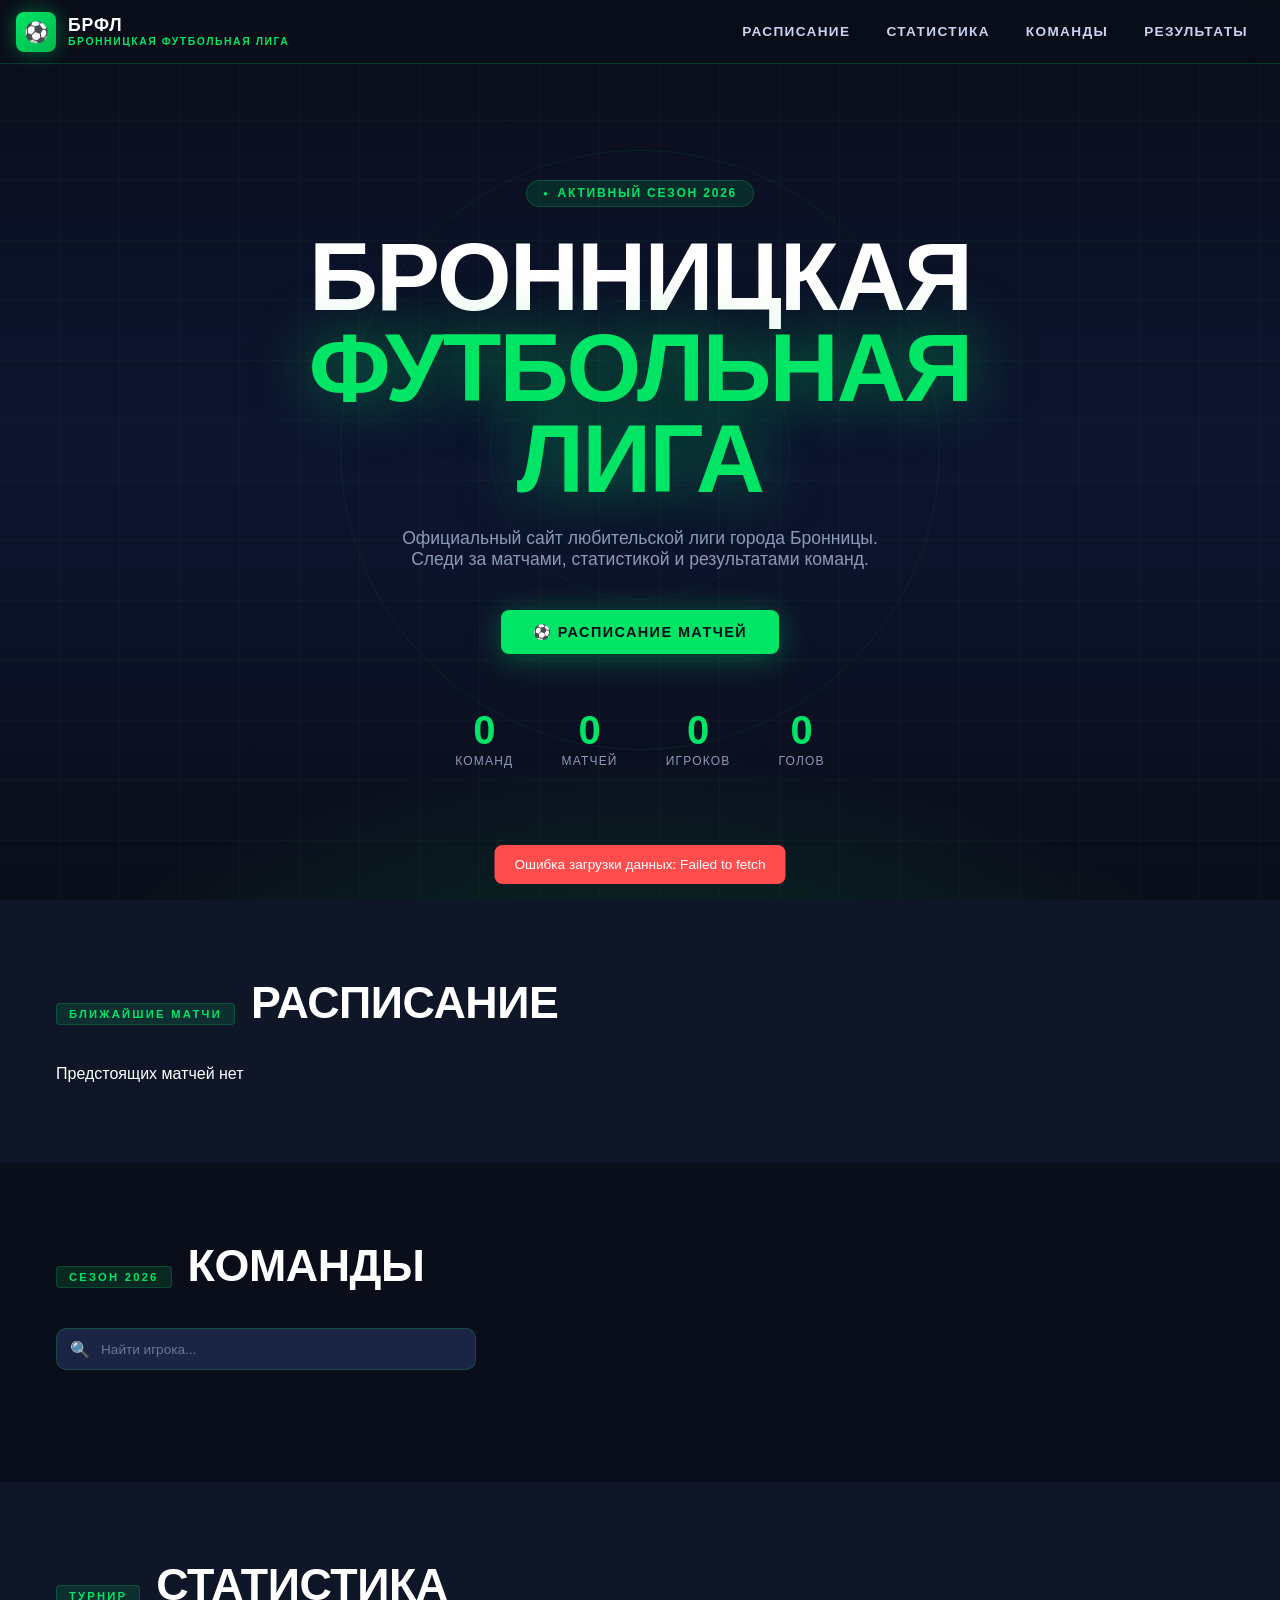
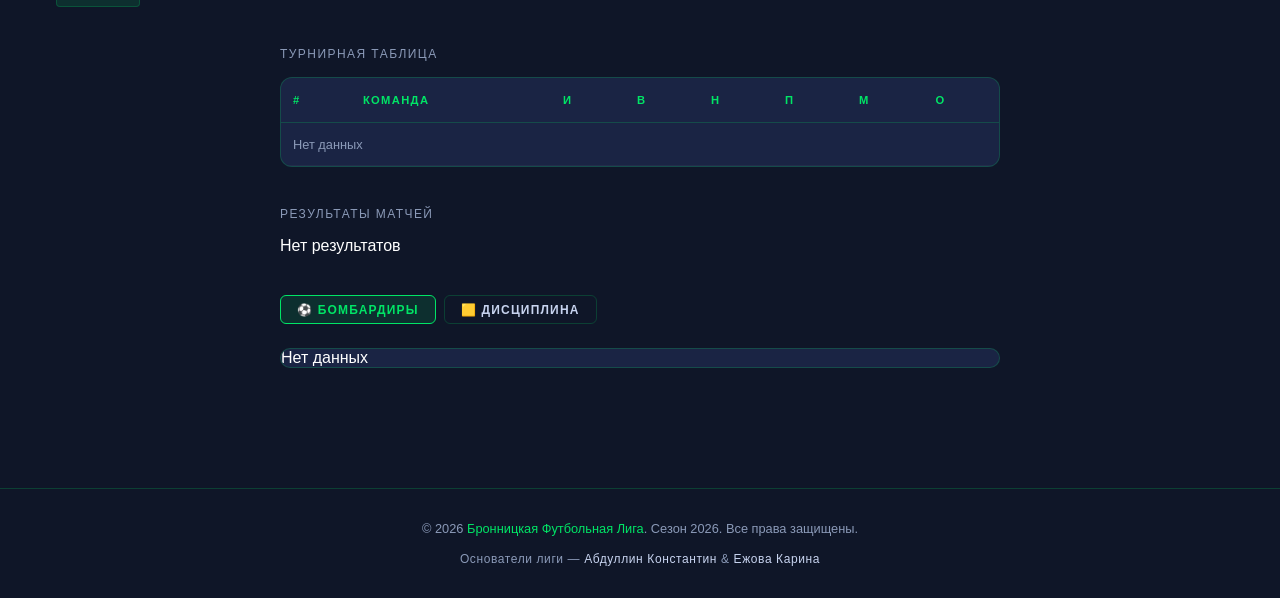
==== commit 437efbfa: "Update table headers for standings in index.html" ====
--- a/index.html
+++ b/index.html
@@ -119,7 +119,7 @@
                     <table id="standings-table">
                         <thead>
                             <tr>
-                                <th>#</th><th>Команда</th><th>И</th><th>В</th><th>Н</th><th>П</th><th>Очки</th>
+                                <th>#</th><th>Команда</th><th title="Игры">И</th><th class="hide-mobile" title="Победы">В</th><th class="hide-mobile" title="Ничьи">Н</th><th class="hide-mobile" title="Поражения">П</th><th class="hide-mobile" title="Мячи (забито:пропущено)">М</th><th title="Очки">О</th>
                             </tr>
                         </thead>
                         <tbody id="standings-body"></tbody>
@@ -403,6 +403,14 @@
                                 <option>Тренер</option>
                             </select>
                         </div>
+                        <div class="form-group">
+                            <label>Фото URL</label>
+                            <input type="text" id="ep-photo-url" placeholder="https://...">
+                        </div>
+                        <div class="form-group">
+                            <label>Загрузить фото</label>
+                            <input type="file" id="ep-photo-file" accept="image/*">
+                        </div>
                         <div class="form-group stat-only-field">
                             <label>Матчей</label>
                             <input type="number" id="ep-matches" min="0">
@@ -419,6 +427,10 @@
                             <label>КК</label>
                             <input type="number" id="ep-red" min="0">
                         </div>
+                    </div>
+
+                    <div id="ep-photo-preview" style="display:none; margin: 0.75rem 0;">
+                        <img id="ep-photo-img" src="" alt="Фото игрока" style="width:64px; height:64px; border-radius:50%; object-fit:cover; border:2px solid var(--border);">
                     </div>
                     
                     <div class="edit-player-actions">
@@ -476,6 +488,9 @@
                             <label>Или загрузить файл</label>
                             <input type="file" id="nt-logo-file" accept="image/*">
                         </div>
+                        <div id="nt-logo-preview" style="display:none; margin: 0.75rem 0; text-align:center;">
+                            <img id="nt-logo-img" src="" alt="Превью логотипа" style="max-width:120px; max-height:120px; border-radius:8px; border:2px solid var(--border);">
+                        </div>
                         <div class="form-group">
                             <label>Эмодзи (если нет логотипа)</label>
                             <input type="text" id="nt-emoji" placeholder="⚽" maxlength="2">
@@ -495,49 +510,63 @@
                 </div>
             </div>
 
-            <!-- TAB: Settings -->
+                   <!-- TAB: Settings -->
             <div class="admin-content" id="tab-settings">
                 <div class="admin-grid">
                     <div class="admin-card">
                         <h3>Логотип лиги</h3>
-                        <div class="form-group">
-                            <label>URL логотипа</label>
-                            <input type="text" id="league-logo-url">
-                        </div>
-                        <div class="form-group">
-                            <label>Загрузить файл</label>
-                            <input type="file" id="league-logo-file" accept="image/*">
-                        </div>
-                        <div id="league-logo-preview"></div>
-                        <button class="btn-admin" id="save-league-logo">💾 Сохранить логотип</button>
-                        <button class="btn-admin btn-secondary" id="reset-league-logo">Сбросить логотип</button>
-                    </div>
-                    
-                    <div class="admin-card">
-                        <h3>Статистика на главной</h3>
-                        <p class="settings-hint">Цифры под кнопкой «Расписание матчей»</p>
-                        <div class="hero-stats-grid">
-                            <div class="form-group">
-                                <label>Команд</label>
-                                <input type="number" id="hs-teams" min="0">
-                            </div>
-                            <div class="form-group">
-                                <label>Матчей</label>
-                                <input type="number" id="hs-matches" min="0">
-                            </div>
-                            <div class="form-group">
-                                <label>Игроков</label>
-                                <input type="number" id="hs-players" min="0">
-                            </div>
-                            <div class="form-group">
-                                <label>Голов</label>
-                                <input type="number" id="hs-goals" min="0">
-                            </div>
-                        </div>
-                        <button class="btn-admin" id="save-hero-stats">💾 Сохранить</button>
-                    </div>
-                </div>
-            </div>
+            <div class="form-group">
+                <label>URL логотипа</label>
+                <input type="text" id="league-logo-url">
+            </div>
+            <div class="form-group">
+                <label>Загрузить файл</label>
+                <input type="file" id="league-logo-file" accept="image/*">
+            </div>
+            <div id="league-logo-preview" style="display:none; margin: 0.75rem 0; text-align:center;">
+                <img id="league-logo-img" src="" alt="Логотип лиги" style="width:80px; height:80px; border-radius:50%; object-fit:contain; border:2px solid var(--border);">
+            </div>
+            <button class="btn-admin" id="save-league-logo">💾 Сохранить логотип</button>
+            <button class="btn-admin btn-secondary" id="reset-league-logo">Сбросить логотип</button>
+        </div>
+        
+        <div class="admin-card">
+            <h3>Статистика на главной</h3>
+            <p class="settings-hint">Цифры под кнопкой «Расписание матчей»</p>
+            <div class="hero-stats-grid">
+                <div class="form-group">
+                    <label>Команд</label>
+                    <input type="number" id="hs-teams" min="0">
+                </div>
+                <div class="form-group">
+                    <label>Матчей</label>
+                    <input type="number" id="hs-matches" min="0">
+                </div>
+                <div class="form-group">
+                    <label>Игроков</label>
+                    <input type="number" id="hs-players" min="0">
+                </div>
+                <div class="form-group">
+                    <label>Голов</label>
+                    <input type="number" id="hs-goals" min="0">
+                </div>
+            </div>
+            <button class="btn-admin" id="save-hero-stats">💾 Сохранить</button>
+        </div>
+    </div>
+    
+    <!-- ===== НОВАЯ КАРТОЧКА ДИАГНОСТИКИ ===== -->
+    <div class="admin-card" style="margin-top: 1.5rem;">
+        <h3>🔧 Диагностика</h3>
+        <p class="settings-hint">Проверка соединения с базой данных</p>
+        <button class="btn-admin" id="test-connection-btn" style="background: #4a90d9; color: white;">
+            🔌 Проверить соединение
+        </button>
+        <p style="font-size: 0.75rem; color: var(--grey); margin-top: 0.75rem;">
+            Если кнопка "Добавить матч" не работает, нажмите "Проверить соединение" и посмотрите результат в консоли (F12)
+        </p>
+    </div>
+</div>
 
             <!-- TAB: Log -->
             <div class="admin-content" id="tab-log">
--- a/style.css
+++ b/style.css
@@ -423,7 +423,13 @@
     display: flex;
     justify-content: space-between;
     align-items: center;
-    margin-bottom: 1rem;
+    margin-bottom: 0.35rem;
+    gap: 0.5rem;
+    flex-wrap: wrap;
+}
+
+.match-venue-row {
+    margin-bottom: 0.75rem;
 }
 
 .match-date {
@@ -433,6 +439,7 @@
     letter-spacing: 0.1em;
     text-transform: uppercase;
     color: var(--green);
+    white-space: nowrap;
 }
 
 .match-venue {
@@ -640,6 +647,14 @@
     font-weight: 800;
     font-size: 1rem;
     color: var(--white) !important;
+}
+
+.goals-col {
+    font-family: 'Barlow Condensed', sans-serif;
+    font-weight: 600;
+    font-size: 0.9rem;
+    color: var(--grey-light);
+    letter-spacing: 0.05em;
 }
 
 .pos-badge {
@@ -2026,13 +2041,15 @@
         margin-bottom: 1.5rem;
     }
 
-    #standings-table thead th:nth-child(4),
-    #standings-table thead th:nth-child(5),
-    #standings-table thead th:nth-child(6),
-    #standings-table tbody td:nth-child(4),
-    #standings-table tbody td:nth-child(5),
-    #standings-table tbody td:nth-child(6) {
+    .hide-mobile {
         display: none;
+    }
+
+    .team-col {
+        max-width: 130px;
+        overflow: hidden;
+        text-overflow: ellipsis;
+        white-space: nowrap;
     }
 
     table {
@@ -2826,3 +2843,778 @@
     padding-left: max(1rem, env(safe-area-inset-left));
     padding-right: max(1rem, env(safe-area-inset-right));
 }
+/* ========= ИСПРАВЛЕНИЯ: ОТСУТСТВУЮЩИЕ КЛАССЫ ========= */
+
+/* --- Результаты: группировка --- */
+.results-group {
+    margin-bottom: 1.5rem;
+}
+
+.results-group-header {
+    display: flex;
+    align-items: center;
+    gap: 0.5rem;
+    padding: 0.6rem 1rem;
+    background: var(--navy-light);
+    border: 1px solid var(--border);
+    border-radius: 8px 8px 0 0;
+    font-family: 'Barlow Condensed', sans-serif;
+    font-weight: 700;
+    font-size: 0.85rem;
+    text-transform: uppercase;
+    letter-spacing: 0.05em;
+}
+
+.results-group .result-card {
+    border-radius: 0;
+    border-top: none;
+}
+
+.results-group .result-card:last-child {
+    border-radius: 0 0 8px 8px;
+}
+
+.vs-dot {
+    color: var(--grey);
+    font-size: 1.1rem;
+}
+
+.matches-count {
+    margin-left: auto;
+    font-size: 0.72rem;
+    color: var(--grey);
+    font-weight: 600;
+    letter-spacing: 0.08em;
+    text-transform: uppercase;
+}
+
+.result-kind {
+    font-size: 0.7rem;
+    color: var(--grey);
+    margin-right: 0.4rem;
+}
+
+.result-vs {
+    color: var(--grey);
+    font-size: 0.75rem;
+    margin: 0 0.3rem;
+}
+
+.result-actions {
+    display: flex;
+    gap: 0.35rem;
+    align-items: center;
+    flex-shrink: 0;
+}
+
+.result-info {
+    cursor: pointer;
+    flex: 1;
+}
+
+.events-count {
+    font-size: 0.7rem;
+    color: var(--grey);
+    margin-left: 0.4rem;
+}
+
+/* --- Журнал действий --- */
+.log-entry {
+    display: flex;
+    align-items: flex-start;
+    gap: 0.75rem;
+    padding: 0.75rem;
+    background: var(--navy-light);
+    border: 1px solid var(--border);
+    border-radius: 8px;
+}
+
+.log-icon {
+    font-size: 1rem;
+    flex-shrink: 0;
+    margin-top: 2px;
+}
+
+.log-content {
+    flex: 1;
+    min-width: 0;
+}
+
+.log-description {
+    font-size: 0.85rem;
+    color: var(--grey-light);
+    word-break: break-word;
+}
+
+.log-time {
+    font-size: 0.7rem;
+    color: var(--grey);
+    margin-top: 3px;
+}
+
+.log-actions {
+    display: flex;
+    gap: 0.35rem;
+    flex-shrink: 0;
+}
+
+.log-edit {
+    border-color: var(--border);
+    color: var(--green);
+}
+
+.log-delete {
+    border-color: rgba(255,77,77,0.3);
+    color: #ff8080;
+}
+
+/* --- Заявки на матч --- */
+.upcoming-item {
+    display: flex;
+    justify-content: space-between;
+    align-items: center;
+    width: 100%;
+}
+
+.upcoming-info {
+    font-size: 0.82rem;
+    color: var(--grey-light);
+    flex: 1;
+    overflow: hidden;
+    text-overflow: ellipsis;
+    white-space: nowrap;
+}
+
+.upcoming-actions {
+    display: flex;
+    gap: 0.35rem;
+    flex-shrink: 0;
+    margin-left: 0.5rem;
+}
+
+.lineup-panel {
+    display: none;
+    padding: 1rem 0 0.5rem;
+    width: 100%;
+}
+
+.lineup-panel.open {
+    display: block;
+}
+
+.lineup-editor-header {
+    display: flex;
+    justify-content: space-between;
+    align-items: center;
+    margin-bottom: 0.75rem;
+    font-size: 0.78rem;
+    color: var(--grey);
+    font-family: 'Barlow Condensed', sans-serif;
+    text-transform: uppercase;
+    letter-spacing: 0.06em;
+}
+
+.lineup-counters {
+    display: flex;
+    gap: 1rem;
+}
+
+.lineup-counter {
+    font-size: 0.75rem;
+    color: var(--grey-light);
+}
+
+.lineup-counter b {
+    color: var(--green);
+}
+
+.lineup-badge {
+    display: inline-block;
+    background: var(--green-dim);
+    color: var(--green);
+    font-size: 0.65rem;
+    font-weight: 700;
+    border-radius: 4px;
+    padding: 0.1rem 0.4rem;
+    margin-left: 0.5rem;
+    vertical-align: middle;
+}
+
+.lineup-col {
+    background: var(--navy);
+    border: 1px solid var(--border);
+    border-radius: 8px;
+    padding: 0.65rem 0.75rem;
+}
+
+.lineup-col-actions {
+    display: flex;
+    gap: 0.3rem;
+    margin-left: auto;
+}
+
+.lineup-checkboxes {
+    display: flex;
+    flex-direction: column;
+    gap: 0.2rem;
+    max-height: 260px;
+    overflow-y: auto;
+    margin-top: 0.5rem;
+}
+
+.lineup-checkboxes::-webkit-scrollbar {
+    width: 4px;
+}
+.lineup-checkboxes::-webkit-scrollbar-track { background: transparent; }
+.lineup-checkboxes::-webkit-scrollbar-thumb { background: var(--border); border-radius: 2px; }
+
+.lineup-checkbox-label {
+    display: flex;
+    align-items: center;
+    gap: 0.5rem;
+    padding: 0.35rem 0.5rem;
+    border-radius: 5px;
+    cursor: pointer;
+    border: 1px solid transparent;
+    transition: all 0.15s;
+}
+
+.lineup-checkbox-label:hover {
+    background: var(--navy-light);
+    border-color: var(--border);
+}
+
+.lineup-checkbox-label.selected {
+    background: var(--green-dim);
+    border-color: rgba(0,229,102,0.25);
+}
+
+.lineup-checkbox-label input[type="checkbox"] {
+    accent-color: var(--green);
+    width: 14px;
+    height: 14px;
+    flex-shrink: 0;
+    cursor: pointer;
+}
+
+.lineup-cb-name {
+    flex: 1;
+    font-size: 0.82rem;
+    color: var(--grey-light);
+    font-weight: 500;
+}
+
+.lineup-checkbox-label.selected .lineup-cb-name {
+    color: var(--white);
+}
+
+.lineup-cb-pos {
+    font-size: 0.65rem;
+    color: var(--grey);
+    background: var(--navy-mid);
+    border-radius: 3px;
+    padding: 0.1rem 0.35rem;
+}
+
+.lineup-no-players {
+    font-size: 0.75rem;
+    color: var(--grey);
+    font-style: italic;
+    padding: 0.5rem;
+}
+
+.lineup-toggle.active {
+    background: var(--green-dim);
+    border-color: var(--green);
+    color: var(--green);
+}
+
+.lineup-grid {
+    display: grid;
+    grid-template-columns: 1fr 1fr;
+    gap: 1rem;
+    margin-bottom: 0.75rem;
+}
+
+.lineup-team-title {
+    font-family: 'Barlow Condensed', sans-serif;
+    font-weight: 700;
+    font-size: 0.78rem;
+    text-transform: uppercase;
+    letter-spacing: 0.08em;
+    color: var(--green);
+    margin-bottom: 0.4rem;
+    display: flex;
+    align-items: center;
+    gap: 0.4rem;
+}
+
+.lineup-textarea {
+    width: 100%;
+    background: var(--navy);
+    border: 1px solid var(--border);
+    border-radius: 6px;
+    padding: 0.5rem 0.75rem;
+    color: var(--white);
+    font-family: 'Barlow', sans-serif;
+    font-size: 0.82rem;
+    resize: vertical;
+    outline: none;
+}
+
+.lineup-textarea:focus {
+    border-color: var(--green);
+}
+
+/* Заявка на карточке матча */
+.match-meta {
+    display: flex;
+    align-items: center;
+    gap: 0.5rem;
+    font-size: 0.7rem;
+    color: var(--grey);
+}
+
+.match-kind {
+    font-family: 'Barlow Condensed', sans-serif;
+    font-size: 0.7rem;
+    font-weight: 700;
+    letter-spacing: 0.08em;
+    text-transform: uppercase;
+    border-radius: 4px;
+    padding: 0.2rem 0.55rem;
+    white-space: nowrap;
+}
+
+.match-kind.official {
+    color: var(--green);
+    background: var(--green-dim);
+    border: 1px solid var(--border);
+}
+
+.match-kind.friendly {
+    color: #f5a623;
+    background: rgba(245,166,35,0.12);
+    border: 1px solid rgba(245,166,35,0.3);
+}
+
+/* Кнопка заявки */
+.match-lineup-toggle {
+    margin-top: 0.85rem;
+    border-top: 1px solid var(--border);
+    padding-top: 0.75rem;
+}
+
+.match-lineup-btn {
+    width: 100%;
+    background: transparent;
+    border: 1px solid var(--border);
+    border-radius: 6px;
+    color: var(--grey-light);
+    font-family: 'Barlow Condensed', sans-serif;
+    font-weight: 700;
+    font-size: 0.78rem;
+    letter-spacing: 0.08em;
+    text-transform: uppercase;
+    padding: 0.5rem 0.85rem;
+    cursor: pointer;
+    display: flex;
+    align-items: center;
+    justify-content: space-between;
+    transition: all 0.2s;
+}
+
+.match-lineup-btn:hover {
+    background: var(--green-dim);
+    border-color: var(--green);
+    color: var(--green);
+}
+
+.match-lineup-btn::after {
+    content: '▾';
+    font-size: 1rem;
+    transition: transform 0.2s;
+}
+
+.match-lineup-btn.open::after {
+    transform: rotate(180deg);
+}
+
+.lineup-count {
+    font-size: 0.68rem;
+    color: var(--grey);
+    font-weight: 400;
+    margin-left: 0.5rem;
+}
+
+/* Раскрывающееся тело */
+.match-lineup-body {
+    display: none;
+    margin-top: 0.75rem;
+}
+
+.match-lineup-body.open {
+    display: block;
+}
+
+/* Внутренняя сетка заявок */
+.match-lineup {
+    display: grid;
+    grid-template-columns: 1fr 1fr;
+    gap: 0.75rem;
+}
+
+.lineup-team {
+    background: var(--navy);
+    border: 1px solid var(--border);
+    border-radius: 8px;
+    padding: 0.65rem 0.75rem;
+}
+
+.lineup-title {
+    font-family: 'Barlow Condensed', sans-serif;
+    font-weight: 700;
+    font-size: 0.72rem;
+    text-transform: uppercase;
+    letter-spacing: 0.08em;
+    color: var(--green);
+    margin-bottom: 0.5rem;
+    display: flex;
+    align-items: center;
+    justify-content: space-between;
+}
+
+.lineup-num {
+    font-size: 0.65rem;
+    color: var(--grey);
+    font-weight: 400;
+}
+
+.lineup-player {
+    font-size: 0.78rem;
+    color: var(--grey-light);
+    padding: 0.2rem 0;
+    border-bottom: 1px solid rgba(255,255,255,0.03);
+}
+
+.lineup-player:last-child {
+    border-bottom: none;
+}
+
+.lineup-empty {
+    font-size: 0.72rem;
+    color: var(--grey);
+    font-style: italic;
+}
+
+/* --- Протокол редактор --- */
+.protocol-event {
+    display: flex;
+    align-items: center;
+    gap: 0.75rem;
+    padding: 0.5rem 0;
+    border-bottom: 1px solid rgba(255,255,255,0.04);
+    font-size: 0.82rem;
+}
+
+.event-minute {
+    font-family: 'Barlow Condensed', sans-serif;
+    font-weight: 800;
+    color: var(--grey);
+    min-width: 36px;
+    font-size: 0.9rem;
+}
+
+.event-description {
+    flex: 1;
+    color: var(--grey-light);
+}
+
+.delete-event {
+    flex-shrink: 0;
+}
+
+/* Протокол просмотр */
+.protocol-assist {
+    color: var(--grey);
+    font-size: 0.78rem;
+}
+
+.protocol-date {
+    font-size: 0.78rem;
+    color: var(--grey);
+    margin-top: 0.5rem;
+}
+
+/* --- Игроки в списке админки --- */
+.player-info {
+    display: flex;
+    align-items: center;
+    gap: 0.5rem;
+    flex: 1;
+    min-width: 0;
+    overflow: hidden;
+}
+
+.player-avatar-mini {
+    width: 28px;
+    height: 28px;
+    border-radius: 50%;
+    overflow: hidden;
+    display: flex;
+    align-items: center;
+    justify-content: center;
+    font-size: 0.9rem;
+    background: var(--navy);
+    border: 1px solid var(--border);
+    flex-shrink: 0;
+}
+
+.player-avatar-mini img {
+    width: 100%;
+    height: 100%;
+    object-fit: cover;
+}
+
+.player-name-mini {
+    font-size: 0.82rem;
+    font-weight: 600;
+    white-space: nowrap;
+    overflow: hidden;
+    text-overflow: ellipsis;
+    max-width: 130px;
+}
+
+.player-pos-mini {
+    font-size: 0.68rem;
+    color: var(--grey);
+    margin-left: 0.25rem;
+}
+
+.player-stats-mini {
+    display: flex;
+    gap: 0.4rem;
+    font-size: 0.72rem;
+    color: var(--grey);
+    flex-shrink: 0;
+}
+
+.stat-goal { color: var(--green); }
+.stat-yellow { color: #FFD700; }
+.stat-red { color: #ff4d4d; }
+
+.player-actions {
+    display: flex;
+    gap: 0.35rem;
+    flex-shrink: 0;
+}
+
+/* Аватар в модалке игрока */
+.player-detail-avatar-img {
+    width: 100%;
+    height: 100%;
+    object-fit: cover;
+    border-radius: 50%;
+}
+
+.player-detail-avatar-emoji {
+    font-size: 2.5rem;
+    line-height: 1;
+}
+
+/* --- История матчей игрока --- */
+.match-badges {
+    display: flex;
+    gap: 0.3rem;
+    flex-wrap: wrap;
+    align-items: center;
+}
+
+.match-opponent {
+    flex: 1;
+    font-size: 0.8rem;
+    color: var(--grey-light);
+}
+
+.match-score {
+    color: var(--green);
+    font-weight: 700;
+    margin-left: 0.35rem;
+}
+
+.goal-badge {
+    background: var(--green-dim);
+    border: 1px solid var(--border);
+    border-radius: 4px;
+    padding: 0.1rem 0.4rem;
+    font-size: 0.72rem;
+    color: var(--green);
+    display: inline-flex;
+    align-items: center;
+    gap: 0.2rem;
+}
+
+.goal-minute {
+    font-size: 0.65rem;
+    color: var(--grey);
+}
+
+.assist-badge {
+    background: rgba(96,165,250,0.12);
+    border: 1px solid rgba(96,165,250,0.25);
+    border-radius: 4px;
+    padding: 0.1rem 0.4rem;
+    font-size: 0.72rem;
+    color: #60a5fa;
+}
+
+.yellow-badge {
+    font-size: 0.85rem;
+}
+
+.red-badge {
+    font-size: 0.85rem;
+}
+
+.sub-in-badge {
+    font-size: 0.72rem;
+    color: var(--green);
+    background: var(--green-dim);
+    border-radius: 4px;
+    padding: 0.1rem 0.35rem;
+}
+
+.sub-out-badge {
+    font-size: 0.72rem;
+    color: #ff8080;
+    background: rgba(255,77,77,0.1);
+    border-radius: 4px;
+    padding: 0.1rem 0.35rem;
+}
+
+/* Non-playing badge */
+.non-playing-badge {
+    background: var(--gold-dim);
+    border: 1px solid var(--border-gold);
+    border-radius: 8px;
+    padding: 0.75rem 1rem;
+    font-family: 'Barlow Condensed', sans-serif;
+    font-weight: 700;
+    font-size: 1rem;
+    color: var(--gold);
+    text-align: center;
+    margin-bottom: 1rem;
+}
+
+/* --- Команды в модалке --- */
+.team-modal-tabs {
+    display: flex;
+    gap: 0.5rem;
+    flex-wrap: wrap;
+}
+
+.team-tab {
+    font-family: 'Barlow Condensed', sans-serif;
+    font-weight: 700;
+    font-size: 0.75rem;
+    letter-spacing: 0.08em;
+    text-transform: uppercase;
+    padding: 0.4rem 1rem;
+    border-radius: 6px;
+    border: 1px solid var(--border);
+    background: transparent;
+    color: var(--grey-light);
+    cursor: pointer;
+    transition: all 0.2s;
+}
+
+.team-tab.active,
+.team-tab:hover {
+    background: var(--green-dim);
+    color: var(--green);
+    border-color: var(--green);
+}
+
+/* --- Таблица: позиция --- */
+.pos-number {
+    font-family: 'Barlow Condensed', sans-serif;
+    font-weight: 700;
+    font-size: 0.9rem;
+    color: var(--grey);
+}
+
+/* --- Дисциплина --- */
+.discipline-cards {
+    display: flex;
+    gap: 0.5rem;
+    align-items: center;
+}
+
+.yellow-card {
+    font-size: 0.85rem;
+    font-weight: 600;
+    color: #FFD700;
+}
+
+.red-card {
+    font-size: 0.85rem;
+    font-weight: 600;
+    color: #ff4d4d;
+}
+
+/* --- Команды в админке --- */
+.team-actions {
+    display: flex;
+    gap: 0.35rem;
+    flex-shrink: 0;
+}
+
+.team-logo-mini {
+    width: 28px;
+    height: 28px;
+    border-radius: 4px;
+    object-fit: contain;
+    border: 1px solid var(--border);
+}
+
+.team-emoji-mini {
+    font-size: 1.2rem;
+    width: 28px;
+    text-align: center;
+}
+
+/* --- save-standing кнопка в таблице --- */
+.save-standing {
+    background: transparent;
+    border: 1px solid var(--border);
+    color: var(--green);
+    padding: 0.2rem 0.6rem;
+    border-radius: 4px;
+    font-size: 0.78rem;
+    cursor: pointer;
+    transition: all 0.15s;
+}
+
+.save-standing:hover {
+    background: var(--green-dim);
+}
+
+/* --- Scorer assists колонка --- */
+.scorer-assists {
+    text-align: right;
+    min-width: 36px;
+}
+
+.scorer-assist-num {
+    font-family: 'Barlow Condensed', sans-serif;
+    font-weight: 700;
+    font-size: 1rem;
+    color: #60a5fa;
+}
+
+.scorer-stats {
+    display: flex;
+    flex-direction: column;
+    align-items: flex-end;
+    min-width: 40px;
+}
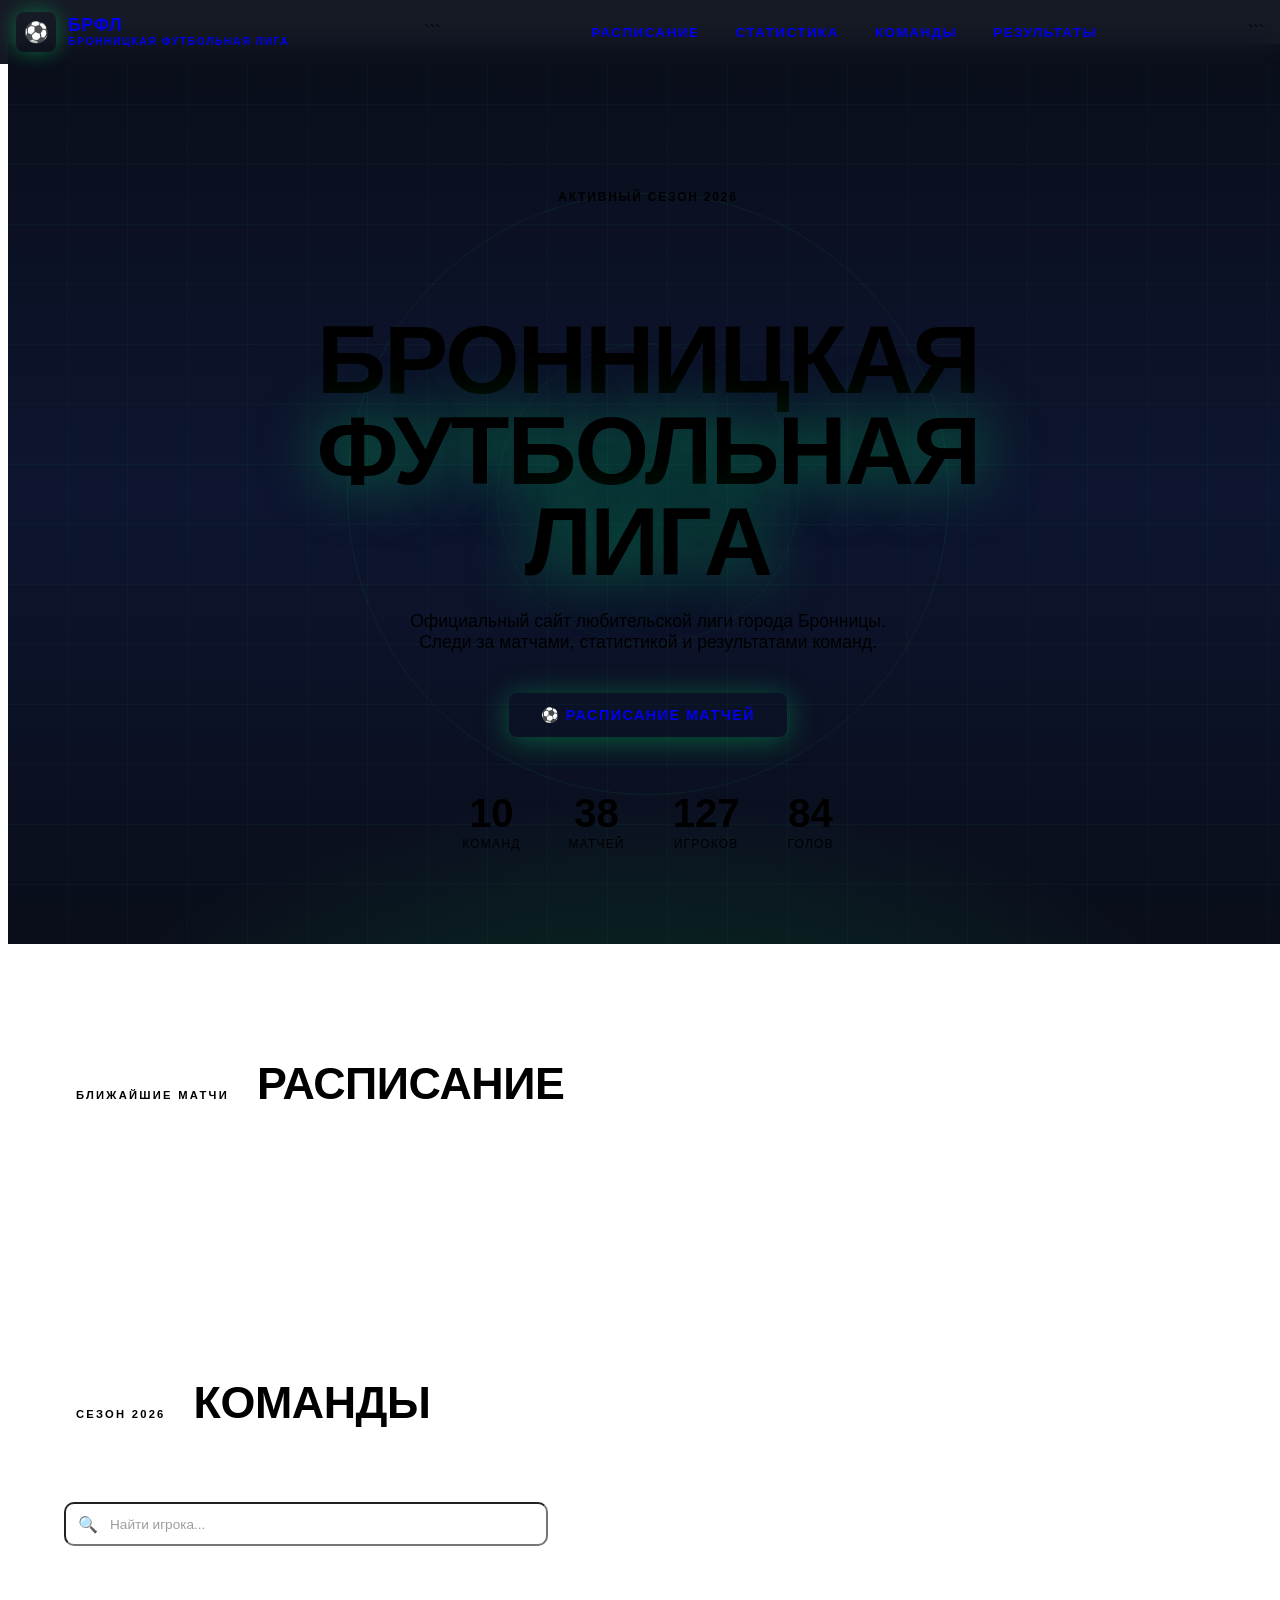
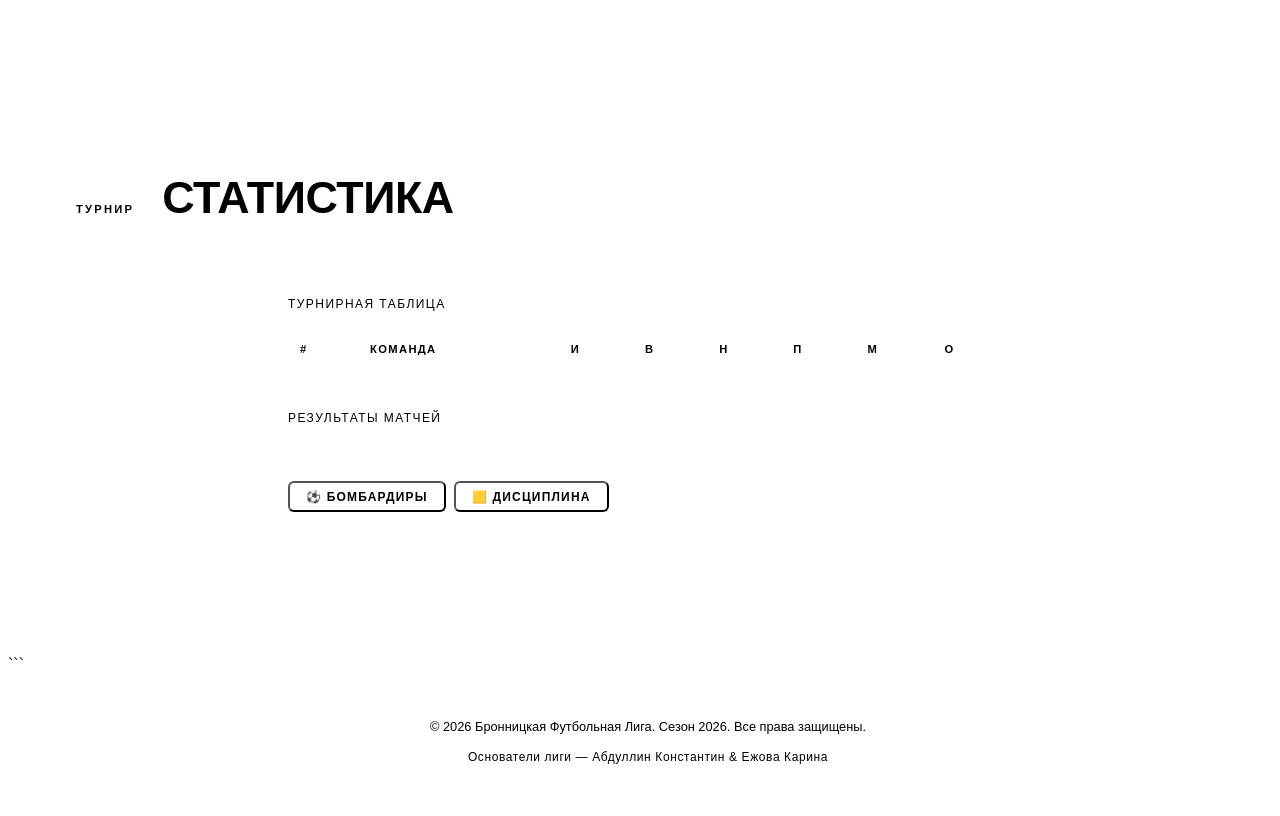
==== commit 2c39380a: "Update index.html" ====
--- a/index.html
+++ b/index.html
@@ -1,23 +1,71 @@
 <!DOCTYPE html>
+
 <html lang="ru">
 <head>
     <meta charset="UTF-8">
     <meta name="viewport" content="width=device-width, initial-scale=1.0, maximum-scale=1.0, user-scalable=no">
-    <title>БРФЛ — Бронницкая Футбольная Лига</title>
-    
-    <!-- Preconnect for fonts -->
-    <link rel="preconnect" href="https://fonts.googleapis.com">
-    <link rel="preconnect" href="https://fonts.gstatic.com" crossorigin>
-    
-    <!-- Google Fonts -->
-    <link href="https://fonts.googleapis.com/css2?family=Barlow+Condensed:wght@400;600;700;800;900&family=Barlow:wght@300;400;500;600&display=swap" rel="stylesheet">
-    
-    <!-- Main Stylesheet -->
-    <link rel="stylesheet" href="style.css">
+
+```
+<!-- SEO: Основные мета-теги -->
+<title>БРФЛ — Бронницкая Футбольная Лига</title>
+<meta name="description" content="Бронницкая Футбольная Лига (БРФЛ) — официальный сайт любительской футбольной лиги города Бронницы. Расписание матчей, турнирная таблица, статистика игроков и результаты.">
+<meta name="keywords" content="БРФЛ, Бронницкая футбольная лига, футбол Бронницы, любительский футбол, турнирная таблица, расписание матчей, Бронницы">
+<meta name="author" content="БРФЛ">
+<meta name="robots" content="index, follow">
+<link rel="canonical" href="https://br-football-league.ru/">
+
+<!-- SEO: Open Graph (для красивых превью в соцсетях и мессенджерах) -->
+<meta property="og:type" content="website">
+<meta property="og:url" content="https://br-football-league.ru/">
+<meta property="og:title" content="БРФЛ — Бронницкая Футбольная Лига">
+<meta property="og:description" content="Официальный сайт любительской футбольной лиги города Бронницы. Расписание, таблица, статистика.">
+<meta property="og:locale" content="ru_RU">
+<meta property="og:site_name" content="БРФЛ">
+
+<!-- SEO: Twitter Card -->
+<meta name="twitter:card" content="summary">
+<meta name="twitter:title" content="БРФЛ — Бронницкая Футбольная Лига">
+<meta name="twitter:description" content="Официальный сайт любительской футбольной лиги города Бронницы.">
+
+<!-- SEO: Геолокация (для локального поиска) -->
+<meta name="geo.region" content="RU-MOS">
+<meta name="geo.placename" content="Бронницы, Московская область">
+
+<!-- SEO: Структурированные данные для Google (JSON-LD) -->
+<script type="application/ld+json">
+{
+  "@context": "https://schema.org",
+  "@type": "SportsOrganization",
+  "name": "Бронницкая Футбольная Лига",
+  "alternateName": "БРФЛ",
+  "url": "https://br-football-league.ru",
+  "sport": "Football",
+  "description": "Любительская футбольная лига города Бронницы Московской области",
+  "address": {
+    "@type": "PostalAddress",
+    "addressLocality": "Бронницы",
+    "addressRegion": "Московская область",
+    "addressCountry": "RU"
+  }
+}
+</script>
+
+<!-- Preconnect for fonts -->
+<link rel="preconnect" href="https://fonts.googleapis.com">
+<link rel="preconnect" href="https://fonts.gstatic.com" crossorigin>
+
+<!-- Google Fonts -->
+<link href="https://fonts.googleapis.com/css2?family=Barlow+Condensed:wght@400;600;700;800;900&family=Barlow:wght@300;400;500;600&display=swap" rel="stylesheet">
+
+<!-- Main Stylesheet -->
+<link rel="stylesheet" href="style.css">
+```
+
 </head>
 <body>
 
 <!-- ===================== HEADER ===================== -->
+
 <header id="main-header">
     <a class="logo" href="#hero" id="logo-link">
         <div class="logo-icon" id="logo-icon-wrap">
@@ -26,131 +74,139 @@
         </div>
         <div class="logo-text">БРФЛ<span>Бронницкая Футбольная Лига</span></div>
     </a>
-    
-    <nav id="main-nav">
-        <a href="#schedule">Расписание</a>
-        <a href="#statistics">Статистика</a>
-        <a href="#teams">Команды</a>
-        <a href="#statistics">Результаты</a>
-    </nav>
-    
-    <button class="burger" id="burger" aria-label="Меню">
-        <span></span><span></span><span></span>
-    </button>
+
+```
+<nav id="main-nav">
+    <a href="#schedule">Расписание</a>
+    <a href="#statistics">Статистика</a>
+    <a href="#teams">Команды</a>
+    <a href="#statistics">Результаты</a>
+</nav>
+
+<button class="burger" id="burger" aria-label="Меню">
+    <span></span><span></span><span></span>
+</button>
+```
+
 </header>
 
 <!-- ===================== MAIN SITE ===================== -->
+
 <div class="main-site" id="main-site">
 
-    <!-- HERO SECTION -->
-    <section class="hero" id="hero">
-        <div class="hero-bg"></div>
-        <div class="field-lines"></div>
-        <div class="hero-circle"></div>
-        <div class="hero-circle2"></div>
-        <div class="hero-content">
-            <div class="hero-badge">Активный сезон 2026</div>
-            <h1>Бронницкая<em>Футбольная Лига</em></h1>
-            <p class="hero-sub">Официальный сайт любительской лиги города Бронницы. Следи за матчами, статистикой и результатами команд.</p>
-            <a href="#schedule" class="btn-primary">⚽ Расписание матчей</a>
-            
-            <div class="hero-stats">
-                <div>
-                    <div class="hero-stat-num" id="hstat-teams">10</div>
-                    <div class="hero-stat-label">Команд</div>
-                </div>
-                <div>
-                    <div class="hero-stat-num" id="hstat-matches">38</div>
-                    <div class="hero-stat-label">Матчей</div>
-                </div>
-                <div>
-                    <div class="hero-stat-num" id="hstat-players">127</div>
-                    <div class="hero-stat-label">Игроков</div>
-                </div>
-                <div>
-                    <div class="hero-stat-num" id="hstat-goals">84</div>
-                    <div class="hero-stat-label">Голов</div>
-                </div>
-            </div>
-        </div>
-    </section>
-
-    <!-- SCHEDULE SECTION -->
-    <section id="schedule">
-        <div class="container">
-            <div class="section-header">
-                <span class="section-tag">Ближайшие матчи</span>
-                <h2 class="section-title">Расписание</h2>
-            </div>
-            <div class="matches-grid" id="schedule-grid"></div>
-        </div>
-    </section>
-
-    <!-- TEAMS SECTION -->
-    <section id="teams">
-        <div class="container">
-            <div class="section-header">
-                <span class="section-tag">Сезон 2026</span>
-                <h2 class="section-title">Команды</h2>
-            </div>
-            
-            <div class="search-bar-wrap">
-                <span class="search-icon">🔍</span>
-                <input type="text" id="player-search" placeholder="Найти игрока..." autocomplete="off">
-                <div class="search-results-drop" id="search-drop"></div>
-            </div>
-            
-            <div class="teams-grid" id="teams-grid"></div>
-        </div>
-    </section>
-
-    <!-- STATISTICS SECTION -->
-    <section id="statistics">
-        <div class="container">
-            <div class="section-header">
-                <span class="section-tag">Турнир</span>
-                <h2 class="section-title">Статистика</h2>
-            </div>
-            
-            <!-- Турнирная таблица -->
-            <div class="stat-block">
-                <p class="stat-block-label">Турнирная таблица</p>
-                <div class="table-wrap">
-                    <table id="standings-table">
-                        <thead>
-                            <tr>
-                                <th>#</th><th>Команда</th><th title="Игры">И</th><th class="hide-mobile" title="Победы">В</th><th class="hide-mobile" title="Ничьи">Н</th><th class="hide-mobile" title="Поражения">П</th><th class="hide-mobile" title="Мячи (забито:пропущено)">М</th><th title="Очки">О</th>
-                            </tr>
-                        </thead>
-                        <tbody id="standings-body"></tbody>
-                    </table>
-                </div>
-            </div>
-
-            <!-- Результаты матчей -->
-            <div class="stat-block">
-                <p class="stat-block-label">Результаты матчей</p>
-                <div class="results-list" id="results-list"></div>
-            </div>
-
-            <!-- Бомбардиры + Дисциплина -->
-            <div class="stat-block">
-                <div class="stats-tabs">
-                    <button class="stats-tab active" data-tab="scorers">⚽ Бомбардиры</button>
-                    <button class="stats-tab" data-tab="discipline">🟨 Дисциплина</button>
-                </div>
-                <div class="stats-panel active" id="panel-scorers">
-                    <div class="table-wrap" id="scorers-list"></div>
-                </div>
-                <div class="stats-panel" id="panel-discipline">
-                    <div class="table-wrap" id="discipline-list"></div>
-                </div>
-            </div>
-        </div>
-    </section>
+```
+<!-- HERO SECTION -->
+<section class="hero" id="hero">
+    <div class="hero-bg"></div>
+    <div class="field-lines"></div>
+    <div class="hero-circle"></div>
+    <div class="hero-circle2"></div>
+    <div class="hero-content">
+        <div class="hero-badge">Активный сезон 2026</div>
+        <h1>Бронницкая<em>Футбольная Лига</em></h1>
+        <p class="hero-sub">Официальный сайт любительской лиги города Бронницы. Следи за матчами, статистикой и результатами команд.</p>
+        <a href="#schedule" class="btn-primary">⚽ Расписание матчей</a>
+        
+        <div class="hero-stats">
+            <div>
+                <div class="hero-stat-num" id="hstat-teams">10</div>
+                <div class="hero-stat-label">Команд</div>
+            </div>
+            <div>
+                <div class="hero-stat-num" id="hstat-matches">38</div>
+                <div class="hero-stat-label">Матчей</div>
+            </div>
+            <div>
+                <div class="hero-stat-num" id="hstat-players">127</div>
+                <div class="hero-stat-label">Игроков</div>
+            </div>
+            <div>
+                <div class="hero-stat-num" id="hstat-goals">84</div>
+                <div class="hero-stat-label">Голов</div>
+            </div>
+        </div>
+    </div>
+</section>
+
+<!-- SCHEDULE SECTION -->
+<section id="schedule">
+    <div class="container">
+        <div class="section-header">
+            <span class="section-tag">Ближайшие матчи</span>
+            <h2 class="section-title">Расписание</h2>
+        </div>
+        <div class="matches-grid" id="schedule-grid"></div>
+    </div>
+</section>
+
+<!-- TEAMS SECTION -->
+<section id="teams">
+    <div class="container">
+        <div class="section-header">
+            <span class="section-tag">Сезон 2026</span>
+            <h2 class="section-title">Команды</h2>
+        </div>
+        
+        <div class="search-bar-wrap">
+            <span class="search-icon">🔍</span>
+            <input type="text" id="player-search" placeholder="Найти игрока..." autocomplete="off">
+            <div class="search-results-drop" id="search-drop"></div>
+        </div>
+        
+        <div class="teams-grid" id="teams-grid"></div>
+    </div>
+</section>
+
+<!-- STATISTICS SECTION -->
+<section id="statistics">
+    <div class="container">
+        <div class="section-header">
+            <span class="section-tag">Турнир</span>
+            <h2 class="section-title">Статистика</h2>
+        </div>
+        
+        <!-- Турнирная таблица -->
+        <div class="stat-block">
+            <p class="stat-block-label">Турнирная таблица</p>
+            <div class="table-wrap">
+                <table id="standings-table">
+                    <thead>
+                        <tr>
+                            <th>#</th><th>Команда</th><th title="Игры">И</th><th title="Победы">В</th><th title="Ничьи">Н</th><th title="Поражения">П</th><th title="Мячи (забито:пропущено)">М</th><th title="Очки">О</th>
+                        </tr>
+                    </thead>
+                    <tbody id="standings-body"></tbody>
+                </table>
+            </div>
+        </div>
+
+        <!-- Результаты матчей -->
+        <div class="stat-block">
+            <p class="stat-block-label">Результаты матчей</p>
+            <div class="results-list" id="results-list"></div>
+        </div>
+
+        <!-- Бомбардиры + Дисциплина -->
+        <div class="stat-block">
+            <div class="stats-tabs">
+                <button class="stats-tab active" data-tab="scorers">⚽ Бомбардиры</button>
+                <button class="stats-tab" data-tab="discipline">🟨 Дисциплина</button>
+            </div>
+            <div class="stats-panel active" id="panel-scorers">
+                <div class="table-wrap" id="scorers-list"></div>
+            </div>
+            <div class="stats-panel" id="panel-discipline">
+                <div class="table-wrap" id="discipline-list"></div>
+            </div>
+        </div>
+    </div>
+</section>
+```
+
 </div>
 
 <!-- ===================== ADMIN SECTION ===================== -->
+
 <div id="admin-section">
     <div class="container">
         <!-- Login form -->
@@ -169,420 +225,427 @@
             <div class="login-error" id="login-error">Неверный логин или пароль</div>
         </div>
 
-        <!-- Admin Panel -->
-        <div class="admin-panel" id="admin-panel">
-            <div class="admin-header-bar">
-                <h1 class="section-title">⚙ Управление лигой</h1>
-                <div class="admin-header-actions">
-                    <button class="btn-logout" id="back-to-site">← На сайт</button>
-                    <button class="btn-logout" id="admin-logout-btn">Выйти</button>
-                </div>
-            </div>
-
-            <div class="admin-tabs">
-                <button class="admin-tab active" data-tab="tab-matches">Матчи</button>
-                <button class="admin-tab" data-tab="tab-results">Результаты</button>
-                <button class="admin-tab" data-tab="tab-table">Таблица</button>
-                <button class="admin-tab" data-tab="tab-players">Игроки</button>
-                <button class="admin-tab" data-tab="tab-teams">Команды</button>
-                <button class="admin-tab" data-tab="tab-settings">Настройки</button>
-                <button class="admin-tab" data-tab="tab-log">📋 Журнал</button>
-            </div>
-
-            <!-- TAB: Matches -->
-            <div class="admin-content active" id="tab-matches">
-                <div class="admin-grid">
-                    <div class="admin-card">
-                        <h3>Добавить матч</h3>
+```
+    <!-- Admin Panel -->
+    <div class="admin-panel" id="admin-panel">
+        <div class="admin-header-bar">
+            <h1 class="section-title">⚙ Управление лигой</h1>
+            <div class="admin-header-actions">
+                <button class="btn-logout" id="back-to-site">← На сайт</button>
+                <button class="btn-logout" id="admin-logout-btn">Выйти</button>
+            </div>
+        </div>
+
+        <div class="admin-tabs">
+            <button class="admin-tab active" data-tab="tab-matches">Матчи</button>
+            <button class="admin-tab" data-tab="tab-results">Результаты</button>
+            <button class="admin-tab" data-tab="tab-table">Таблица</button>
+            <button class="admin-tab" data-tab="tab-players">Игроки</button>
+            <button class="admin-tab" data-tab="tab-teams">Команды</button>
+            <button class="admin-tab" data-tab="tab-settings">Настройки</button>
+            <button class="admin-tab" data-tab="tab-log">📋 Журнал</button>
+        </div>
+
+        <!-- TAB: Matches -->
+        <div class="admin-content active" id="tab-matches">
+            <div class="admin-grid">
+                <div class="admin-card">
+                    <h3>Добавить матч</h3>
+                    <div class="form-group">
+                        <label>Команда 1</label>
+                        <select id="a-t1"></select>
+                    </div>
+                    <div class="form-group">
+                        <label>Команда 2</label>
+                        <select id="a-t2"></select>
+                    </div>
+                    <div class="form-group">
+                        <label>Дата</label>
+                        <input type="date" id="a-date">
+                    </div>
+                    <div class="form-group">
+                        <label>Время</label>
+                        <input type="time" id="a-time" value="">
+                    </div>
+                    <div class="form-group">
+                        <label>Стадион</label>
+                        <input type="text" id="a-venue" value="">
+                    </div>
+                    <div class="form-group">
+                        <label>Тип матча</label>
+                        <select id="a-kind">
+                            <option value="official">⚽ Официальный</option>
+                            <option value="friendly">🤝 Товарищеский</option>
+                        </select>
+                    </div>
+                    <button class="btn-admin" id="add-match-btn">Добавить матч</button>
+                </div>
+                <div class="admin-card">
+                    <h3>Предстоящие матчи</h3>
+                    <ul class="admin-list" id="admin-upcoming-list"></ul>
+                </div>
+            </div>
+        </div>
+
+        <!-- TAB: Results -->
+        <div class="admin-content" id="tab-results">
+            <div class="admin-grid">
+                <div class="admin-card">
+                    <h3>Добавить результат</h3>
+                    <div class="form-group">
+                        <label>Команда 1</label>
+                        <select id="r-t1"></select>
+                    </div>
+                    <div class="form-group">
+                        <label>Команда 2</label>
+                        <select id="r-t2"></select>
+                    </div>
+                    <div class="form-group">
+                        <label>Дата</label>
+                        <input type="date" id="r-date">
+                    </div>
+                    <div class="result-score-inputs">
                         <div class="form-group">
-                            <label>Команда 1</label>
-                            <select id="a-t1"></select>
+                            <label>Счёт (команда 1)</label>
+                            <input type="number" id="r-g1" value="0" min="0">
                         </div>
                         <div class="form-group">
-                            <label>Команда 2</label>
-                            <select id="a-t2"></select>
+                            <label>Счёт (команда 2)</label>
+                            <input type="number" id="r-g2" value="0" min="0">
+                        </div>
+                    </div>
+                    <div class="form-group">
+                        <label>Тип матча</label>
+                        <select id="r-kind">
+                            <option value="official">⚽ Официальный</option>
+                            <option value="friendly">🤝 Товарищеский</option>
+                        </select>
+                    </div>
+                    <button class="btn-admin" id="add-result-btn">Добавить результат</button>
+                </div>
+                <div class="admin-card">
+                    <h3>Сыгранные матчи</h3>
+                    <ul class="admin-list" id="admin-results-list"></ul>
+                </div>
+            </div>
+
+            <!-- Protocol editor -->
+            <div class="admin-card" id="protocol-editor">
+                <h3>📋 Протокол: <span id="proto-label"></span></h3>
+                <input type="hidden" id="proto-result-id">
+
+                <div class="protocol-events-grid">
+                    <div class="form-group">
+                        <label>Тип события</label>
+                        <select id="ev-type">
+                            <option value="goal">⚽ Гол</option>
+                            <option value="yellow">🟨 Жёлтая</option>
+                            <option value="red">🟥 Красная</option>
+                            <option value="sub">🔄 Замена</option>
+                        </select>
+                    </div>
+                    <div class="form-group">
+                        <label>Минута</label>
+                        <input type="number" id="ev-min" min="1" max="120" value="1">
+                    </div>
+                    <div class="form-group">
+                        <label>Команда</label>
+                        <select id="ev-team"></select>
+                    </div>
+                    <div class="form-group" id="ev-player-wrap">
+                        <label id="ev-player-label">Игрок</label>
+                        <select id="ev-player"></select>
+                    </div>
+                    <div class="form-group" id="ev-assist-wrap">
+                        <label>Голевой пас</label>
+                        <select id="ev-assist"></select>
+                    </div>
+                    <div class="form-group" id="ev-subout-wrap">
+                        <label>Уходит с поля</label>
+                        <select id="ev-subout"></select>
+                    </div>
+                </div>
+                
+                <button class="btn-admin" id="add-protocol-event">+ Добавить событие</button>
+
+                <div class="protocol-timeline">
+                    <h4>Хронология</h4>
+                    <div id="proto-events-list"></div>
+                </div>
+            </div>
+        </div>
+
+        <!-- TAB: Players -->
+        <div class="admin-content" id="tab-players">
+            <div class="admin-grid">
+                <div class="admin-card">
+                    <h3>Выбор команды</h3>
+                    <div class="form-group">
+                        <label>Команда</label>
+                        <select id="p-team"></select>
+                    </div>
+                    
+                    <h3>Добавить игрока</h3>
+                    <div class="form-group">
+                        <label>Имя и фамилия</label>
+                        <input type="text" id="p-name" placeholder="Иван Иванов">
+                    </div>
+                    <div class="form-group">
+                        <label>Фото URL</label>
+                        <input type="text" id="p-photo-url" placeholder="https://...">
+                    </div>
+                    <div class="form-group">
+                        <label>Или загрузить файл</label>
+                        <input type="file" id="p-photo-file" accept="image/*">
+                    </div>
+                    <div class="form-group">
+                        <label>Позиция</label>
+                        <select id="p-pos">
+                            <option>Вратарь</option>
+                            <option>Защитник</option>
+                            <option>Полузащитник</option>
+                            <option>Нападающий</option>
+                            <option disabled>──────────</option>
+                            <option>Президент</option>
+                            <option>Тренер</option>
+                        </select>
+                    </div>
+                    <div class="player-stats-grid">
+                        <div class="form-group">
+                            <label>Матчей</label>
+                            <input type="number" id="p-matches" value="0" min="0">
                         </div>
                         <div class="form-group">
-                            <label>Дата</label>
-                            <input type="date" id="a-date">
+                            <label>Голов</label>
+                            <input type="number" id="p-goals" value="0" min="0">
                         </div>
                         <div class="form-group">
-                            <label>Время</label>
-                            <input type="time" id="a-time" value="">
+                            <label>ЖК</label>
+                            <input type="number" id="p-yellow" value="0" min="0">
                         </div>
                         <div class="form-group">
-                            <label>Стадион</label>
-                            <input type="text" id="a-venue" value="">
+                            <label>КК</label>
+                            <input type="number" id="p-red" value="0" min="0">
                         </div>
-                        <div class="form-group">
-                            <label>Тип матча</label>
-                            <select id="a-kind">
-                                <option value="official">⚽ Официальный</option>
-                                <option value="friendly">🤝 Товарищеский</option>
-                            </select>
-                        </div>
-                        <button class="btn-admin" id="add-match-btn">Добавить матч</button>
-                    </div>
-                    <div class="admin-card">
-                        <h3>Предстоящие матчи</h3>
-                        <ul class="admin-list" id="admin-upcoming-list"></ul>
-                    </div>
-                </div>
-            </div>
-
-            <!-- TAB: Results -->
-            <div class="admin-content" id="tab-results">
-                <div class="admin-grid">
-                    <div class="admin-card">
-                        <h3>Добавить результат</h3>
-                        <div class="form-group">
-                            <label>Команда 1</label>
-                            <select id="r-t1"></select>
-                        </div>
-                        <div class="form-group">
-                            <label>Команда 2</label>
-                            <select id="r-t2"></select>
-                        </div>
-                        <div class="form-group">
-                            <label>Дата</label>
-                            <input type="date" id="r-date">
-                        </div>
-                        <div class="result-score-inputs">
-                            <div class="form-group">
-                                <label>Счёт (команда 1)</label>
-                                <input type="number" id="r-g1" value="0" min="0">
-                            </div>
-                            <div class="form-group">
-                                <label>Счёт (команда 2)</label>
-                                <input type="number" id="r-g2" value="0" min="0">
-                            </div>
-                        </div>
-                        <div class="form-group">
-                            <label>Тип матча</label>
-                            <select id="r-kind">
-                                <option value="official">⚽ Официальный</option>
-                                <option value="friendly">🤝 Товарищеский</option>
-                            </select>
-                        </div>
-                        <button class="btn-admin" id="add-result-btn">Добавить результат</button>
-                    </div>
-                    <div class="admin-card">
-                        <h3>Сыгранные матчи</h3>
-                        <ul class="admin-list" id="admin-results-list"></ul>
-                    </div>
-                </div>
-
-                <!-- Protocol editor -->
-                <div class="admin-card" id="protocol-editor">
-                    <h3>📋 Протокол: <span id="proto-label"></span></h3>
-                    <input type="hidden" id="proto-result-id">
-
-                    <div class="protocol-events-grid">
-                        <div class="form-group">
-                            <label>Тип события</label>
-                            <select id="ev-type">
-                                <option value="goal">⚽ Гол</option>
-                                <option value="yellow">🟨 Жёлтая</option>
-                                <option value="red">🟥 Красная</option>
-                                <option value="sub">🔄 Замена</option>
-                            </select>
-                        </div>
-                        <div class="form-group">
-                            <label>Минута</label>
-                            <input type="number" id="ev-min" min="1" max="120" value="1">
-                        </div>
-                        <div class="form-group">
-                            <label>Команда</label>
-                            <select id="ev-team"></select>
-                        </div>
-                        <div class="form-group" id="ev-player-wrap">
-                            <label id="ev-player-label">Игрок</label>
-                            <select id="ev-player"></select>
-                        </div>
-                        <div class="form-group" id="ev-assist-wrap">
-                            <label>Голевой пас</label>
-                            <select id="ev-assist"></select>
-                        </div>
-                        <div class="form-group" id="ev-subout-wrap">
-                            <label>Уходит с поля</label>
-                            <select id="ev-subout"></select>
-                        </div>
-                    </div>
+                    </div>
+                    <button class="btn-admin" id="add-player-btn">Добавить игрока</button>
+                </div>
+                
+                <div class="admin-card">
+                    <h3>Состав команды <span id="players-count"></span></h3>
+                    <ul class="admin-list" id="admin-players-list"></ul>
+                </div>
+            </div>
+
+            <!-- Edit player card -->
+            <div class="admin-card" id="edit-player-card">
+                <h3>✏️ Редактировать игрока: <span id="edit-player-label"></span></h3>
+                <input type="hidden" id="ep-teamid">
+                <input type="hidden" id="ep-playerid">
+                
+                <div class="edit-player-grid">
+                    <div class="form-group">
+                        <label>Имя</label>
+                        <input type="text" id="ep-name">
+                    </div>
+                    <div class="form-group">
+                        <label>Позиция</label>
+                        <select id="ep-pos">
+                            <option>Вратарь</option>
+                            <option>Защитник</option>
+                            <option>Полузащитник</option>
+                            <option>Нападающий</option>
+                            <option disabled>──────────</option>
+                            <option>Президент</option>
+                            <option>Тренер</option>
+                        </select>
+                    </div>
+                    <div class="form-group">
+                        <label>Фото URL</label>
+                        <input type="text" id="ep-photo-url" placeholder="https://...">
+                    </div>
+                    <div class="form-group">
+                        <label>Загрузить фото</label>
+                        <input type="file" id="ep-photo-file" accept="image/*">
+                    </div>
+                    <div class="form-group stat-only-field">
+                        <label>Матчей</label>
+                        <input type="number" id="ep-matches" min="0">
+                    </div>
+                    <div class="form-group stat-only-field">
+                        <label>Голов</label>
+                        <input type="number" id="ep-goals" min="0">
+                    </div>
+                    <div class="form-group stat-only-field">
+                        <label>ЖК</label>
+                        <input type="number" id="ep-yellow" min="0">
+                    </div>
+                    <div class="form-group stat-only-field">
+                        <label>КК</label>
+                        <input type="number" id="ep-red" min="0">
+                    </div>
+                </div>
+
+                <div id="ep-photo-preview" style="display:none; margin: 0.75rem 0;">
+                    <img id="ep-photo-img" src="" alt="Фото игрока" style="width:64px; height:64px; border-radius:50%; object-fit:cover; border:2px solid var(--border);">
+                </div>
+                
+                <div class="edit-player-actions">
+                    <button class="btn-admin" id="save-player-btn">💾 Сохранить</button>
+                    <button class="btn-admin btn-cancel" id="cancel-edit-player">Отмена</button>
+                </div>
+            </div>
+        </div>
+
+        <!-- TAB: Table -->
+        <div class="admin-content" id="tab-table">
+            <div class="admin-card">
+                <div class="table-header-actions">
+                    <h3>Турнирная таблица</h3>
+                    <div style="display: flex; gap: 0.5rem;">
+                        <button class="btn-admin" id="recalc-standings-btn">🔄 Пересчитать по результатам</button>
+                        <button class="btn-admin" id="clear-standings-btn" style="background: #ff4d4d; color: white;">🗑️ ОЧИСТИТЬ ТАБЛИЦУ</button>
+                    </div>
+                </div>
+                <p class="table-hint">Нажмите кнопку выше для автоматического пересчёта или редактируйте вручную</p>
+                
+                <div class="table-wrap">
+                    <table>
+                        <thead>
+                            <tr>
+                                <th>Команда</th>
+                                <th>И</th>
+                                <th>В</th>
+                                <th>Н</th>
+                                <th>П</th>
+                                <th>Очки</th>
+                                <th></th>
+                            </tr>
+                        </thead>
+                        <tbody id="admin-standings-edit"></tbody>
+                    </table>
+                </div>
+            </div>
+        </div>
+
+        <!-- TAB: Teams -->
+        <div class="admin-content" id="tab-teams">
+            <div class="admin-grid">
+                <div class="admin-card">
+                    <h3 id="team-edit-title">Добавить команду</h3>
+                    <div class="form-group">
+                        <label>Название команды</label>
+                        <input type="text" id="nt-name" placeholder="Название">
+                    </div>
+                    <div class="form-group">
+                        <label>Логотип URL</label>
+                        <input type="text" id="nt-logo-url" placeholder="https://...">
+                    </div>
+                    <div class="form-group">
+                        <label>Или загрузить файл</label>
+                        <input type="file" id="nt-logo-file" accept="image/*">
+                    </div>
+                    <div id="nt-logo-preview" style="display:none; margin: 0.75rem 0; text-align:center;">
+                        <img id="nt-logo-img" src="" alt="Превью логотипа" style="max-width:120px; max-height:120px; border-radius:8px; border:2px solid var(--border);">
+                    </div>
+                    <div class="form-group">
+                        <label>Эмодзи (если нет логотипа)</label>
+                        <input type="text" id="nt-emoji" placeholder="⚽" maxlength="2">
+                    </div>
+                    <input type="hidden" id="nt-edit-id">
                     
-                    <button class="btn-admin" id="add-protocol-event">+ Добавить событие</button>
-
-                    <div class="protocol-timeline">
-                        <h4>Хронология</h4>
-                        <div id="proto-events-list"></div>
-                    </div>
-                </div>
-            </div>
-
-            <!-- TAB: Players -->
-            <div class="admin-content" id="tab-players">
-                <div class="admin-grid">
-                    <div class="admin-card">
-                        <h3>Выбор команды</h3>
-                        <div class="form-group">
-                            <label>Команда</label>
-                            <select id="p-team"></select>
-                        </div>
-                        
-                        <h3>Добавить игрока</h3>
-                        <div class="form-group">
-                            <label>Имя и фамилия</label>
-                            <input type="text" id="p-name" placeholder="Иван Иванов">
-                        </div>
-                        <div class="form-group">
-                            <label>Фото URL</label>
-                            <input type="text" id="p-photo-url" placeholder="https://...">
-                        </div>
-                        <div class="form-group">
-                            <label>Или загрузить файл</label>
-                            <input type="file" id="p-photo-file" accept="image/*">
-                        </div>
-                        <div class="form-group">
-                            <label>Позиция</label>
-                            <select id="p-pos">
-                                <option>Вратарь</option>
-                                <option>Защитник</option>
-                                <option>Полузащитник</option>
-                                <option>Нападающий</option>
-                                <option disabled>──────────</option>
-                                <option>Президент</option>
-                                <option>Тренер</option>
-                            </select>
-                        </div>
-                        <div class="player-stats-grid">
-                            <div class="form-group">
-                                <label>Матчей</label>
-                                <input type="number" id="p-matches" value="0" min="0">
-                            </div>
-                            <div class="form-group">
-                                <label>Голов</label>
-                                <input type="number" id="p-goals" value="0" min="0">
-                            </div>
-                            <div class="form-group">
-                                <label>ЖК</label>
-                                <input type="number" id="p-yellow" value="0" min="0">
-                            </div>
-                            <div class="form-group">
-                                <label>КК</label>
-                                <input type="number" id="p-red" value="0" min="0">
-                            </div>
-                        </div>
-                        <button class="btn-admin" id="add-player-btn">Добавить игрока</button>
-                    </div>
-                    
-                    <div class="admin-card">
-                        <h3>Состав команды <span id="players-count"></span></h3>
-                        <ul class="admin-list" id="admin-players-list"></ul>
-                    </div>
-                </div>
-
-                <!-- Edit player card -->
-                <div class="admin-card" id="edit-player-card">
-                    <h3>✏️ Редактировать игрока: <span id="edit-player-label"></span></h3>
-                    <input type="hidden" id="ep-teamid">
-                    <input type="hidden" id="ep-playerid">
-                    
-                    <div class="edit-player-grid">
-                        <div class="form-group">
-                            <label>Имя</label>
-                            <input type="text" id="ep-name">
-                        </div>
-                        <div class="form-group">
-                            <label>Позиция</label>
-                            <select id="ep-pos">
-                                <option>Вратарь</option>
-                                <option>Защитник</option>
-                                <option>Полузащитник</option>
-                                <option>Нападающий</option>
-                                <option disabled>──────────</option>
-                                <option>Президент</option>
-                                <option>Тренер</option>
-                            </select>
-                        </div>
-                        <div class="form-group">
-                            <label>Фото URL</label>
-                            <input type="text" id="ep-photo-url" placeholder="https://...">
-                        </div>
-                        <div class="form-group">
-                            <label>Загрузить фото</label>
-                            <input type="file" id="ep-photo-file" accept="image/*">
-                        </div>
-                        <div class="form-group stat-only-field">
-                            <label>Матчей</label>
-                            <input type="number" id="ep-matches" min="0">
-                        </div>
-                        <div class="form-group stat-only-field">
-                            <label>Голов</label>
-                            <input type="number" id="ep-goals" min="0">
-                        </div>
-                        <div class="form-group stat-only-field">
-                            <label>ЖК</label>
-                            <input type="number" id="ep-yellow" min="0">
-                        </div>
-                        <div class="form-group stat-only-field">
-                            <label>КК</label>
-                            <input type="number" id="ep-red" min="0">
-                        </div>
-                    </div>
-
-                    <div id="ep-photo-preview" style="display:none; margin: 0.75rem 0;">
-                        <img id="ep-photo-img" src="" alt="Фото игрока" style="width:64px; height:64px; border-radius:50%; object-fit:cover; border:2px solid var(--border);">
-                    </div>
-                    
-                    <div class="edit-player-actions">
-                        <button class="btn-admin" id="save-player-btn">💾 Сохранить</button>
-                        <button class="btn-admin btn-cancel" id="cancel-edit-player">Отмена</button>
-                    </div>
-                </div>
-            </div>
-
-            <!-- TAB: Table -->
-            <div class="admin-content" id="tab-table">
-                <div class="admin-card">
-                    <div class="table-header-actions">
-                        <h3>Турнирная таблица</h3>
-                        <div style="display: flex; gap: 0.5rem;">
-                            <button class="btn-admin" id="recalc-standings-btn">🔄 Пересчитать по результатам</button>
-                            <button class="btn-admin" id="clear-standings-btn" style="background: #ff4d4d; color: white;">🗑️ ОЧИСТИТЬ ТАБЛИЦУ</button>
-                        </div>
-                    </div>
-                    <p class="table-hint">Нажмите кнопку выше для автоматического пересчёта или редактируйте вручную</p>
-                    
-                    <div class="table-wrap">
-                        <table>
-                            <thead>
-                                <tr>
-                                    <th>Команда</th>
-                                    <th>И</th>
-                                    <th>В</th>
-                                    <th>Н</th>
-                                    <th>П</th>
-                                    <th>Очки</th>
-                                    <th></th>
-                                </tr>
-                            </thead>
-                            <tbody id="admin-standings-edit"></tbody>
-                        </table>
-                    </div>
-                </div>
-            </div>
-
-            <!-- TAB: Teams -->
-            <div class="admin-content" id="tab-teams">
-                <div class="admin-grid">
-                    <div class="admin-card">
-                        <h3 id="team-edit-title">Добавить команду</h3>
-                        <div class="form-group">
-                            <label>Название команды</label>
-                            <input type="text" id="nt-name" placeholder="Название">
-                        </div>
-                        <div class="form-group">
-                            <label>Логотип URL</label>
-                            <input type="text" id="nt-logo-url" placeholder="https://...">
-                        </div>
-                        <div class="form-group">
-                            <label>Или загрузить файл</label>
-                            <input type="file" id="nt-logo-file" accept="image/*">
-                        </div>
-                        <div id="nt-logo-preview" style="display:none; margin: 0.75rem 0; text-align:center;">
-                            <img id="nt-logo-img" src="" alt="Превью логотипа" style="max-width:120px; max-height:120px; border-radius:8px; border:2px solid var(--border);">
-                        </div>
-                        <div class="form-group">
-                            <label>Эмодзи (если нет логотипа)</label>
-                            <input type="text" id="nt-emoji" placeholder="⚽" maxlength="2">
-                        </div>
-                        <input type="hidden" id="nt-edit-id">
-                        
-                        <div class="team-edit-actions">
-                            <button class="btn-admin" id="save-team-btn">💾 Сохранить</button>
-                            <button class="btn-admin btn-cancel" id="nt-cancel-btn">Отмена</button>
-                        </div>
-                    </div>
-                    
-                    <div class="admin-card">
-                        <h3>Список команд</h3>
-                        <ul class="admin-list" id="admin-teams-list"></ul>
-                    </div>
-                </div>
-            </div>
-
-                   <!-- TAB: Settings -->
-            <div class="admin-content" id="tab-settings">
-                <div class="admin-grid">
-                    <div class="admin-card">
-                        <h3>Логотип лиги</h3>
+                    <div class="team-edit-actions">
+                        <button class="btn-admin" id="save-team-btn">💾 Сохранить</button>
+                        <button class="btn-admin btn-cancel" id="nt-cancel-btn">Отмена</button>
+                    </div>
+                </div>
+                
+                <div class="admin-card">
+                    <h3>Список команд</h3>
+                    <ul class="admin-list" id="admin-teams-list"></ul>
+                </div>
+            </div>
+        </div>
+
+               <!-- TAB: Settings -->
+        <div class="admin-content" id="tab-settings">
+            <div class="admin-grid">
+                <div class="admin-card">
+                    <h3>Логотип лиги</h3>
+        <div class="form-group">
+            <label>URL логотипа</label>
+            <input type="text" id="league-logo-url">
+        </div>
+        <div class="form-group">
+            <label>Загрузить файл</label>
+            <input type="file" id="league-logo-file" accept="image/*">
+        </div>
+        <div id="league-logo-preview" style="display:none; margin: 0.75rem 0; text-align:center;">
+            <img id="league-logo-img" src="" alt="Логотип лиги" style="width:80px; height:80px; border-radius:50%; object-fit:contain; border:2px solid var(--border);">
+        </div>
+        <button class="btn-admin" id="save-league-logo">💾 Сохранить логотип</button>
+        <button class="btn-admin btn-secondary" id="reset-league-logo">Сбросить логотип</button>
+    </div>
+    
+    <div class="admin-card">
+        <h3>Статистика на главной</h3>
+        <p class="settings-hint">Цифры под кнопкой «Расписание матчей»</p>
+        <div class="hero-stats-grid">
             <div class="form-group">
-                <label>URL логотипа</label>
-                <input type="text" id="league-logo-url">
+                <label>Команд</label>
+                <input type="number" id="hs-teams" min="0">
             </div>
             <div class="form-group">
-                <label>Загрузить файл</label>
-                <input type="file" id="league-logo-file" accept="image/*">
-            </div>
-            <div id="league-logo-preview" style="display:none; margin: 0.75rem 0; text-align:center;">
-                <img id="league-logo-img" src="" alt="Логотип лиги" style="width:80px; height:80px; border-radius:50%; object-fit:contain; border:2px solid var(--border);">
-            </div>
-            <button class="btn-admin" id="save-league-logo">💾 Сохранить логотип</button>
-            <button class="btn-admin btn-secondary" id="reset-league-logo">Сбросить логотип</button>
-        </div>
-        
-        <div class="admin-card">
-            <h3>Статистика на главной</h3>
-            <p class="settings-hint">Цифры под кнопкой «Расписание матчей»</p>
-            <div class="hero-stats-grid">
-                <div class="form-group">
-                    <label>Команд</label>
-                    <input type="number" id="hs-teams" min="0">
-                </div>
-                <div class="form-group">
-                    <label>Матчей</label>
-                    <input type="number" id="hs-matches" min="0">
-                </div>
-                <div class="form-group">
-                    <label>Игроков</label>
-                    <input type="number" id="hs-players" min="0">
-                </div>
-                <div class="form-group">
-                    <label>Голов</label>
-                    <input type="number" id="hs-goals" min="0">
-                </div>
-            </div>
-            <button class="btn-admin" id="save-hero-stats">💾 Сохранить</button>
-        </div>
-    </div>
-    
-    <!-- ===== НОВАЯ КАРТОЧКА ДИАГНОСТИКИ ===== -->
-    <div class="admin-card" style="margin-top: 1.5rem;">
-        <h3>🔧 Диагностика</h3>
-        <p class="settings-hint">Проверка соединения с базой данных</p>
-        <button class="btn-admin" id="test-connection-btn" style="background: #4a90d9; color: white;">
-            🔌 Проверить соединение
-        </button>
-        <p style="font-size: 0.75rem; color: var(--grey); margin-top: 0.75rem;">
-            Если кнопка "Добавить матч" не работает, нажмите "Проверить соединение" и посмотрите результат в консоли (F12)
-        </p>
-    </div>
-</div>
-
-            <!-- TAB: Log -->
-            <div class="admin-content" id="tab-log">
-                <div class="admin-card">
-                    <div class="log-header">
-                        <h3>📋 Журнал изменений</h3>
-                        <button class="btn-admin btn-secondary" id="clear-log-btn">Очистить журнал</button>
-                    </div>
-                    <div id="action-log-list"></div>
-                </div>
-            </div>
-        </div>
-    </div>
+                <label>Матчей</label>
+                <input type="number" id="hs-matches" min="0">
+            </div>
+            <div class="form-group">
+                <label>Игроков</label>
+                <input type="number" id="hs-players" min="0">
+            </div>
+            <div class="form-group">
+                <label>Голов</label>
+                <input type="number" id="hs-goals" min="0">
+            </div>
+        </div>
+        <button class="btn-admin" id="save-hero-stats">💾 Сохранить</button>
+    </div>
+</div>
+
+<!-- ===== НОВАЯ КАРТОЧКА ДИАГНОСТИКИ ===== -->
+<div class="admin-card" style="margin-top: 1.5rem;">
+    <h3>🔧 Диагностика</h3>
+    <p class="settings-hint">Проверка соединения с базой данных</p>
+    <button class="btn-admin" id="test-connection-btn" style="background: #4a90d9; color: white;">
+        🔌 Проверить соединение
+    </button>
+    <p style="font-size: 0.75rem; color: var(--grey); margin-top: 0.75rem;">
+        Если кнопка "Добавить матч" не работает, нажмите "Проверить соединение" и посмотрите результат в консоли (F12)
+    </p>
+</div>
+```
+
+</div>
+
+```
+        <!-- TAB: Log -->
+        <div class="admin-content" id="tab-log">
+            <div class="admin-card">
+                <div class="log-header">
+                    <h3>📋 Журнал изменений</h3>
+                    <button class="btn-admin btn-secondary" id="clear-log-btn">Очистить журнал</button>
+                </div>
+                <div id="action-log-list"></div>
+            </div>
+        </div>
+    </div>
+</div>
+```
+
 </div>
 
 <!-- ===================== FOOTER ===================== -->
+
 <footer>
     <p>© 2026 <span>Бронницкая Футбольная Лига</span>. Сезон 2026. Все права защищены.</p>
     <p class="founders-credit">
@@ -591,7 +654,9 @@
 </footer>
 
 <!-- ===================== MODALS ===================== -->
+
 <!-- Team modal -->
+
 <div class="modal-overlay" id="team-modal">
     <div class="modal modal-wide">
         <div class="modal-header">
@@ -608,6 +673,7 @@
 </div>
 
 <!-- Player modal -->
+
 <div class="modal-overlay" id="player-modal">
     <div class="modal">
         <div class="modal-header">
@@ -619,6 +685,7 @@
 </div>
 
 <!-- Match protocol modal -->
+
 <div class="modal-overlay" id="protocol-modal">
     <div class="modal modal-wide">
         <div class="modal-header">
@@ -630,6 +697,7 @@
 </div>
 
 <!-- Image crop modal -->
+
 <div class="modal-overlay" id="crop-modal">
     <div class="modal">
         <div class="modal-header">
@@ -643,21 +711,26 @@
                     <div class="crop-box" id="crop-box"></div>
                 </div>
             </div>
-            
-            <div class="crop-controls">
-                <label>Масштаб</label>
-                <input type="range" id="crop-scale" min="0.5" max="3" step="0.01" value="1">
-            </div>
-            
-            <div class="crop-actions">
-                <button class="btn-admin" id="apply-crop-btn">✅ Применить</button>
-                <button class="btn-admin btn-cancel" data-modal="crop-modal">Отмена</button>
-            </div>
-        </div>
-    </div>
+
+```
+        <div class="crop-controls">
+            <label>Масштаб</label>
+            <input type="range" id="crop-scale" min="0.5" max="3" step="0.01" value="1">
+        </div>
+        
+        <div class="crop-actions">
+            <button class="btn-admin" id="apply-crop-btn">✅ Применить</button>
+            <button class="btn-admin btn-cancel" data-modal="crop-modal">Отмена</button>
+        </div>
+    </div>
+</div>
+```
+
 </div>
 
 <!-- Main JavaScript -->
+
 <script src="script.js"></script>
+
 </body>
-</html>
+</html>
--- a/style.css
+++ b/style.css
@@ -1,3620 +1,3641 @@
 /* ========= ROOT VARIABLES ========= */
 :root {
-    --navy: #0a0e1a;
-    --navy-mid: #0f1628;
-    --navy-light: #1a2444;
-    --green: #00e566;
-    --green-dark: #00b84d;
-    --green-dim: rgba(0,229,102,0.12);
-    --white: #ffffff;
-    --grey: #8b9ab8;
-    --grey-light: #c8d4f0;
-    --card: rgba(15,22,40,0.9);
-    --border: rgba(0,229,102,0.2);
-    --gold: #f5c518;
-    --gold-dim: rgba(245,197,24,0.15);
-    --border-gold: rgba(245,197,24,0.3);
+–navy: #0a0e1a;
+–navy-mid: #0f1628;
+–navy-light: #1a2444;
+–green: #00e566;
+–green-dark: #00b84d;
+–green-dim: rgba(0,229,102,0.12);
+–white: #ffffff;
+–grey: #8b9ab8;
+–grey-light: #c8d4f0;
+–card: rgba(15,22,40,0.9);
+–border: rgba(0,229,102,0.2);
+–gold: #f5c518;
+–gold-dim: rgba(245,197,24,0.15);
+–border-gold: rgba(245,197,24,0.3);
 }
 
 /* ========= RESET & BASE ========= */
-* {
-    margin: 0;
-    padding: 0;
-    box-sizing: border-box;
-}
+
+- {
+  margin: 0;
+  padding: 0;
+  box-sizing: border-box;
+  }
 
 html {
-    scroll-behavior: smooth;
-    width: 100%;
-    overflow-x: hidden;
+scroll-behavior: smooth;
+width: 100%;
+overflow-x: hidden;
 }
 
 body {
-    font-family: 'Barlow', sans-serif;
-    background: var(--navy);
-    color: var(--white);
-    overflow-x: hidden;
-    width: 100%;
-    max-width: 100vw;
+font-family: ‘Barlow’, sans-serif;
+background: var(–navy);
+color: var(–white);
+overflow-x: hidden;
+width: 100%;
+max-width: 100vw;
 }
 
 /* ========= SCROLLBAR ========= */
 ::-webkit-scrollbar {
-    width: 6px;
+width: 6px;
 }
 
 ::-webkit-scrollbar-track {
-    background: var(--navy);
+background: var(–navy);
 }
 
 ::-webkit-scrollbar-thumb {
-    background: var(--green-dark);
-    border-radius: 3px;
+background: var(–green-dark);
+border-radius: 3px;
 }
 
 /* ========= TYPOGRAPHY ========= */
 h1 {
-    font-family: 'Barlow Condensed', sans-serif;
-    font-weight: 900;
-    font-size: clamp(2.8rem, 8vw, 6rem);
-    line-height: 0.95;
-    letter-spacing: -0.02em;
-    text-transform: uppercase;
-    margin-bottom: 1.5rem;
+font-family: ‘Barlow Condensed’, sans-serif;
+font-weight: 900;
+font-size: clamp(2.8rem, 8vw, 6rem);
+line-height: 0.95;
+letter-spacing: -0.02em;
+text-transform: uppercase;
+margin-bottom: 1.5rem;
 }
 
 h1 em {
-    font-style: normal;
-    color: var(--green);
-    display: block;
-    text-shadow: 0 0 60px rgba(0,229,102,0.5);
+font-style: normal;
+color: var(–green);
+display: block;
+text-shadow: 0 0 60px rgba(0,229,102,0.5);
 }
 
 .section-title {
-    font-family: 'Barlow Condensed', sans-serif;
-    font-weight: 900;
-    font-size: clamp(1.8rem, 4vw, 2.8rem);
-    text-transform: uppercase;
-    letter-spacing: -0.01em;
-    line-height: 1;
+font-family: ‘Barlow Condensed’, sans-serif;
+font-weight: 900;
+font-size: clamp(1.8rem, 4vw, 2.8rem);
+text-transform: uppercase;
+letter-spacing: -0.01em;
+line-height: 1;
 }
 
 /* ========= CONTAINER & SECTIONS ========= */
 .container {
-    max-width: 1200px;
-    width: 100%;
-    margin: 0 auto;
-    padding: 0 2rem;
-    box-sizing: border-box;
+max-width: 1200px;
+width: 100%;
+margin: 0 auto;
+padding: 0 2rem;
+box-sizing: border-box;
 }
 
 section {
-    padding: 5rem 0;
-    width: 100%;
-    box-sizing: border-box;
+padding: 5rem 0;
+width: 100%;
+box-sizing: border-box;
 }
 
 .section-header {
-    display: flex;
-    align-items: baseline;
-    gap: 1rem;
-    margin-bottom: 2.5rem;
+display: flex;
+align-items: baseline;
+gap: 1rem;
+margin-bottom: 2.5rem;
 }
 
 .section-tag {
-    font-family: 'Barlow Condensed', sans-serif;
-    font-weight: 700;
-    font-size: 0.7rem;
-    letter-spacing: 0.2em;
-    text-transform: uppercase;
-    color: var(--green);
-    background: var(--green-dim);
-    border: 1px solid var(--border);
-    padding: 0.25rem 0.75rem;
-    border-radius: 4px;
+font-family: ‘Barlow Condensed’, sans-serif;
+font-weight: 700;
+font-size: 0.7rem;
+letter-spacing: 0.2em;
+text-transform: uppercase;
+color: var(–green);
+background: var(–green-dim);
+border: 1px solid var(–border);
+padding: 0.25rem 0.75rem;
+border-radius: 4px;
 }
 
 /* ========= HEADER ========= */
 header {
+position: fixed;
+top: 0;
+left: 0;
+right: 0;
+z-index: 1000;
+background: rgba(10,14,26,0.95);
+backdrop-filter: blur(16px);
+border-bottom: 1px solid var(–border);
+padding: 0 1rem;
+height: 64px;
+display: flex;
+align-items: center;
+justify-content: space-between;
+}
+
+.logo {
+display: flex;
+align-items: center;
+gap: 12px;
+text-decoration: none;
+}
+
+.logo-icon {
+width: 40px;
+height: 40px;
+background: linear-gradient(135deg, var(–green), var(–green-dark));
+border-radius: 8px;
+display: flex;
+align-items: center;
+justify-content: center;
+font-size: 20px;
+box-shadow: 0 0 20px rgba(0,229,102,0.4);
+flex-shrink: 0;
+overflow: hidden;
+}
+
+.logo-icon img {
+width: auto;
+height: 44px;
+object-fit: contain;
+}
+
+.logo-text {
+font-family: ‘Barlow Condensed’, sans-serif;
+font-weight: 800;
+font-size: 1.1rem;
+letter-spacing: 0.05em;
+text-transform: uppercase;
+line-height: 1.2;
+color: var(–white);
+}
+
+.logo-text span {
+color: var(–green);
+display: block;
+font-size: 0.65rem;
+font-weight: 600;
+letter-spacing: 0.15em;
+}
+
+nav {
+display: flex;
+align-items: center;
+gap: 0.25rem;
+}
+
+nav a {
+font-family: ‘Barlow Condensed’, sans-serif;
+font-weight: 700;
+font-size: 0.85rem;
+letter-spacing: 0.1em;
+text-transform: uppercase;
+color: var(–grey-light);
+text-decoration: none;
+padding: 0.5rem 1rem;
+border-radius: 6px;
+transition: all 0.2s;
+}
+
+nav a:hover,
+nav a.active {
+color: var(–green);
+background: var(–green-dim);
+}
+
+.burger {
+display: none;
+flex-direction: column;
+justify-content: center;
+gap: 5px;
+cursor: pointer;
+padding: 8px 10px;
+background: var(–green-dim);
+border: 1px solid var(–border);
+border-radius: 8px;
+transition: all 0.2s;
+}
+
+.burger:hover {
+background: rgba(0,229,102,0.22);
+border-color: rgba(0,229,102,0.5);
+}
+
+.burger span {
+width: 22px;
+height: 2px;
+background: var(–green);
+border-radius: 2px;
+transition: all 0.3s;
+display: block;
+}
+
+.burger.open span:nth-child(1) {
+transform: rotate(45deg) translate(5px, 5px);
+}
+
+.burger.open span:nth-child(2) {
+opacity: 0;
+}
+
+.burger.open span:nth-child(3) {
+transform: rotate(-45deg) translate(5px, -5px);
+}
+
+/* ========= HERO ========= */
+.hero {
+min-height: 100vh;
+display: flex;
+align-items: center;
+justify-content: center;
+position: relative;
+overflow: hidden;
+padding: 7rem 1rem 4rem;
+width: 100%;
+box-sizing: border-box;
+}
+
+.hero-bg {
+position: absolute;
+inset: 0;
+background:
+radial-gradient(ellipse 80% 60% at 50% 120%, rgba(0,229,102,0.18) 0%, transparent 60%),
+linear-gradient(180deg, #0a0e1a 0%, #0d1530 50%, #0a0e1a 100%);
+}
+
+.field-lines {
+position: absolute;
+inset: 0;
+background-image:
+repeating-linear-gradient(0deg, transparent, transparent 59px, rgba(0,229,102,0.04) 59px, rgba(0,229,102,0.04) 60px),
+repeating-linear-gradient(90deg, transparent, transparent 59px, rgba(0,229,102,0.04) 59px, rgba(0,229,102,0.04) 60px);
+}
+
+.hero-circle,
+.hero-circle2 {
+position: absolute;
+top: 50%;
+left: 50%;
+transform: translate(-50%, -50%);
+border: 1px solid rgba(0,229,102,0.08);
+border-radius: 50%;
+}
+
+.hero-circle {
+width: 600px;
+height: 600px;
+}
+
+.hero-circle2 {
+width: 300px;
+height: 300px;
+border-color: rgba(0,229,102,0.06);
+}
+
+.hero-content {
+position: relative;
+z-index: 2;
+text-align: center;
+max-width: 800px;
+}
+
+.hero-badge {
+display: inline-flex;
+align-items: center;
+gap: 8px;
+background: var(–green-dim);
+border: 1px solid var(–border);
+border-radius: 100px;
+padding: 0.35rem 1rem;
+font-family: ‘Barlow Condensed’, sans-serif;
+font-weight: 700;
+font-size: 0.75rem;
+letter-spacing: 0.15em;
+text-transform: uppercase;
+color: var(–green);
+margin-bottom: 1.5rem;
+}
+
+.hero-badge::before {
+content: ‘●’;
+font-size: 8px;
+animation: blink 1.5s infinite;
+}
+
+@keyframes blink {
+0%, 100% { opacity: 1; }
+50% { opacity: 0.2; }
+}
+
+.hero-sub {
+font-size: 1.1rem;
+color: var(–grey);
+margin-bottom: 2.5rem;
+max-width: 480px;
+margin-left: auto;
+margin-right: auto;
+}
+
+.btn-primary {
+display: inline-flex;
+align-items: center;
+gap: 10px;
+background: var(–green);
+color: var(–navy);
+font-family: ‘Barlow Condensed’, sans-serif;
+font-weight: 800;
+font-size: 0.9rem;
+letter-spacing: 0.1em;
+text-transform: uppercase;
+padding: 0.85rem 2rem;
+border-radius: 8px;
+text-decoration: none;
+border: none;
+cursor: pointer;
+transition: all 0.2s;
+box-shadow: 0 4px 30px rgba(0,229,102,0.35);
+}
+
+.btn-primary:hover {
+background: var(–white);
+transform: translateY(-2px);
+box-shadow: 0 8px 40px rgba(0,229,102,0.4);
+}
+
+.hero-stats {
+display: flex;
+justify-content: center;
+gap: 3rem;
+margin-top: 3.5rem;
+}
+
+.hero-stat-num {
+font-family: ‘Barlow Condensed’, sans-serif;
+font-weight: 900;
+font-size: 2.5rem;
+color: var(–green);
+line-height: 1;
+}
+
+.hero-stat-label {
+font-size: 0.75rem;
+color: var(–grey);
+letter-spacing: 0.1em;
+text-transform: uppercase;
+margin-top: 4px;
+}
+
+/* ========= SCHEDULE ========= */
+#schedule {
+background: var(–navy-mid);
+}
+
+.matches-grid {
+display: grid;
+grid-template-columns: repeat(auto-fill, minmax(320px, 1fr));
+gap: 1rem;
+}
+
+.match-card {
+background: var(–navy-light);
+border: 1px solid var(–border);
+border-radius: 12px;
+padding: 1.5rem;
+position: relative;
+overflow: hidden;
+transition: transform 0.2s, border-color 0.2s;
+}
+
+.match-card::before {
+content: ‘’;
+position: absolute;
+top: 0;
+left: 0;
+right: 0;
+height: 3px;
+background: linear-gradient(90deg, var(–green), var(–green-dark));
+}
+
+.match-card:hover {
+transform: translateY(-3px);
+border-color: rgba(0,229,102,0.5);
+}
+
+.match-date-row {
+display: flex;
+justify-content: space-between;
+align-items: center;
+margin-bottom: 0.35rem;
+gap: 0.5rem;
+flex-wrap: wrap;
+}
+
+.match-venue-row {
+margin-bottom: 0.75rem;
+}
+
+.match-date {
+font-family: ‘Barlow Condensed’, sans-serif;
+font-size: 0.75rem;
+font-weight: 700;
+letter-spacing: 0.1em;
+text-transform: uppercase;
+color: var(–green);
+white-space: nowrap;
+}
+
+.match-venue {
+font-size: 0.7rem;
+color: var(–grey);
+}
+
+.match-teams {
+display: flex;
+align-items: center;
+gap: 1rem;
+}
+
+.match-team {
+flex: 1;
+font-family: ‘Barlow Condensed’, sans-serif;
+font-weight: 800;
+font-size: 1.1rem;
+text-transform: uppercase;
+letter-spacing: 0.02em;
+line-height: 1.2;
+}
+
+.match-team.away {
+text-align: right;
+}
+
+.match-vs {
+font-family: ‘Barlow Condensed’, sans-serif;
+font-weight: 900;
+font-size: 1.4rem;
+color: var(–green);
+flex-shrink: 0;
+}
+
+.match-time {
+display: flex;
+align-items: center;
+gap: 6px;
+margin-top: 1rem;
+font-size: 0.8rem;
+color: var(–grey);
+}
+
+/* ========= TEAMS ========= */
+#teams {
+background: var(–navy);
+}
+
+.teams-grid {
+display: grid;
+grid-template-columns: repeat(auto-fill, minmax(200px, 1fr));
+gap: 1rem;
+}
+
+.team-card {
+background: var(–navy-light);
+border: 1px solid var(–border);
+border-radius: 12px;
+padding: 1.5rem 1.25rem;
+cursor: pointer;
+transition: all 0.2s;
+text-align: center;
+position: relative;
+overflow: hidden;
+}
+
+.team-card::after {
+content: ‘’;
+position: absolute;
+inset: 0;
+background: linear-gradient(135deg, var(–green-dim), transparent);
+opacity: 0;
+transition: opacity 0.2s;
+}
+
+.team-card:hover {
+border-color: rgba(0,229,102,0.6);
+transform: translateY(-4px);
+box-shadow: 0 12px 40px rgba(0,0,0,0.4);
+}
+
+.team-card:hover::after {
+opacity: 1;
+}
+
+.team-emblem {
+width: 64px;
+height: 64px;
+border-radius: 50%;
+margin: 0 auto 1rem;
+display: flex;
+align-items: center;
+justify-content: center;
+font-size: 1.8rem;
+position: relative;
+z-index: 1;
+overflow: hidden;
+}
+
+.team-emblem img {
+width: 100%;
+height: 100%;
+object-fit: contain;
+border-radius: 50%;
+}
+
+.team-name {
+font-family: ‘Barlow Condensed’, sans-serif;
+font-weight: 800;
+font-size: 1rem;
+text-transform: uppercase;
+letter-spacing: 0.05em;
+position: relative;
+z-index: 1;
+}
+
+.team-info {
+font-size: 0.75rem;
+color: var(–grey);
+margin-top: 0.5rem;
+position: relative;
+z-index: 1;
+}
+
+.team-arrow {
+position: relative;
+z-index: 1;
+margin-top: 1rem;
+font-size: 0.7rem;
+color: var(–green);
+font-family: ‘Barlow Condensed’, sans-serif;
+font-weight: 700;
+letter-spacing: 0.1em;
+text-transform: uppercase;
+}
+
+/* ========= STATISTICS ========= */
+#statistics {
+background: var(–navy-mid);
+}
+
+.stat-block {
+max-width: 720px;
+margin: 0 auto 2.5rem;
+width: 100%;
+}
+
+.stat-block-label {
+font-size: 0.75rem;
+color: var(–grey);
+letter-spacing: 0.12em;
+text-transform: uppercase;
+margin-bottom: 1rem;
+}
+
+.table-wrap {
+overflow-x: auto;
+border: 1px solid var(–border);
+border-radius: 12px;
+background: var(–navy-light);
+}
+
+table {
+width: 100%;
+border-collapse: collapse;
+font-size: 0.85rem;
+}
+
+thead th {
+font-family: ‘Barlow Condensed’, sans-serif;
+font-weight: 700;
+font-size: 0.7rem;
+letter-spacing: 0.12em;
+text-transform: uppercase;
+color: var(–green);
+padding: 1rem 0.75rem;
+text-align: left;
+border-bottom: 1px solid var(–border);
+white-space: nowrap;
+}
+
+tbody tr {
+border-bottom: 1px solid rgba(255,255,255,0.04);
+transition: background 0.15s;
+cursor: default;
+}
+
+tbody tr:hover {
+background: var(–green-dim);
+}
+
+tbody td {
+padding: 0.85rem 0.75rem;
+color: var(–grey-light);
+}
+
+tbody td:first-child {
+color: var(–grey);
+font-size: 0.8rem;
+}
+
+.pts-col {
+font-family: ‘Barlow Condensed’, sans-serif;
+font-weight: 800;
+font-size: 1rem;
+color: var(–white) !important;
+}
+
+.goals-col {
+font-family: ‘Barlow Condensed’, sans-serif;
+font-weight: 600;
+font-size: 0.9rem;
+color: var(–grey-light);
+letter-spacing: 0.05em;
+}
+
+.pos-badge {
+width: 24px;
+height: 24px;
+border-radius: 50%;
+display: inline-flex;
+align-items: center;
+justify-content: center;
+font-family: ‘Barlow Condensed’, sans-serif;
+font-weight: 800;
+font-size: 0.8rem;
+}
+
+.pos-1 {
+background: #FFD700;
+color: #000;
+}
+
+.pos-2 {
+background: #C0C0C0;
+color: #000;
+}
+
+.pos-3 {
+background: #CD7F32;
+color: #fff;
+}
+
+/* ========= RESULTS ========= */
+.results-list {
+display: flex;
+flex-direction: column;
+gap: 0.75rem;
+}
+
+.result-card {
+background: var(–navy-light);
+border: 1px solid var(–border);
+border-radius: 10px;
+padding: 1rem 1.25rem;
+display: flex;
+align-items: center;
+gap: 1rem;
+cursor: pointer;
+transition: all 0.2s;
+}
+
+.result-card:hover {
+border-color: rgba(0,229,102,0.5);
+background: var(–green-dim);
+}
+
+.result-date-col {
+font-size: 0.7rem;
+color: var(–grey);
+font-family: ‘Barlow Condensed’, sans-serif;
+font-weight: 700;
+letter-spacing: 0.08em;
+text-transform: uppercase;
+min-width: 70px;
+}
+
+.result-teams-col {
+flex: 1;
+font-size: 0.85rem;
+font-weight: 500;
+}
+
+.result-score {
+font-family: ‘Barlow Condensed’, sans-serif;
+font-weight: 900;
+font-size: 1.3rem;
+color: var(–green);
+white-space: nowrap;
+}
+
+.result-details-btn {
+font-size: 0.65rem;
+color: var(–green);
+font-family: ‘Barlow Condensed’, sans-serif;
+font-weight: 700;
+letter-spacing: 0.1em;
+text-transform: uppercase;
+border: 1px solid var(–border);
+padding: 0.3rem 0.6rem;
+border-radius: 4px;
+white-space: nowrap;
+}
+
+.result-team-name {
+display: inline;
+font-size: 0.82rem;
+white-space: nowrap;
+font-weight: 500;
+}
+
+/* ========= STATS TABS ========= */
+.stats-tabs {
+display: flex;
+gap: 0.5rem;
+margin-bottom: 1.5rem;
+}
+
+.stats-tab {
+font-family: ‘Barlow Condensed’, sans-serif;
+font-weight: 700;
+font-size: 0.75rem;
+letter-spacing: 0.1em;
+text-transform: uppercase;
+padding: 0.4rem 1rem;
+border-radius: 6px;
+border: 1px solid var(–border);
+background: transparent;
+color: var(–grey-light);
+cursor: pointer;
+transition: all 0.2s;
+}
+
+.stats-tab.active,
+.stats-tab:hover {
+background: var(–green-dim);
+color: var(–green);
+border-color: var(–green);
+}
+
+.stats-panel {
+display: none;
+}
+
+.stats-panel.active {
+display: block;
+}
+
+/* ========= SCORERS ========= */
+.scorer-row {
+display: flex;
+align-items: center;
+gap: 0.75rem;
+padding: 0.75rem;
+border-bottom: 1px solid rgba(255,255,255,0.04);
+transition: background 0.15s;
+cursor: pointer;
+}
+
+.scorer-row:hover {
+background: rgba(0,229,102,0.1);
+border-radius: 8px;
+}
+
+.scorer-rank {
+font-family: ‘Barlow Condensed’, sans-serif;
+font-weight: 900;
+font-size: 1.2rem;
+color: var(–grey);
+min-width: 28px;
+text-align: center;
+}
+
+.scorer-rank-1 {
+color: #FFD700;
+}
+
+.scorer-rank-2 {
+color: #C0C0C0;
+}
+
+.scorer-rank-3 {
+color: #CD7F32;
+}
+
+.scorer-photo {
+width: 36px;
+height: 36px;
+border-radius: 50%;
+background: var(–navy-light);
+border: 2px solid var(–border);
+display: flex;
+align-items: center;
+justify-content: center;
+font-size: 1rem;
+flex-shrink: 0;
+overflow: hidden;
+}
+
+.scorer-photo img {
+width: 100%;
+height: 100%;
+object-fit: cover;
+}
+
+.scorer-info {
+flex: 1;
+min-width: 0;
+}
+
+.scorer-name {
+font-weight: 600;
+font-size: 0.85rem;
+white-space: nowrap;
+overflow: hidden;
+text-overflow: ellipsis;
+}
+
+.scorer-team {
+font-size: 0.7rem;
+color: var(–grey);
+}
+
+.scorer-stat {
+font-family: ‘Barlow Condensed’, sans-serif;
+font-weight: 900;
+font-size: 1.4rem;
+color: var(–green);
+min-width: 32px;
+text-align: right;
+}
+
+.scorer-stat-label {
+font-size: 0.6rem;
+color: var(–grey);
+text-align: right;
+text-transform: uppercase;
+letter-spacing: 0.08em;
+}
+
+/* ========= SEARCH ========= */
+.search-bar-wrap {
+margin-bottom: 2rem;
+position: relative;
+max-width: 420px;
+}
+
+.search-bar-wrap input {
+width: 100%;
+background: var(–navy-light);
+border: 1px solid var(–border);
+border-radius: 10px;
+padding: 0.75rem 1rem 0.75rem 2.75rem;
+color: var(–white);
+font-family: ‘Barlow’, sans-serif;
+font-size: 0.9rem;
+outline: none;
+transition: border-color 0.2s;
+}
+
+.search-bar-wrap input:focus {
+border-color: var(–green);
+}
+
+.search-bar-wrap input::placeholder {
+color: var(–grey);
+}
+
+.search-icon {
+position: absolute;
+left: 0.9rem;
+top: 50%;
+transform: translateY(-50%);
+color: var(–grey);
+font-size: 1rem;
+pointer-events: none;
+}
+
+.search-results-drop {
+position: absolute;
+top: calc(100% + 6px);
+left: 0;
+right: 0;
+background: var(–navy-mid);
+border: 1px solid var(–border);
+border-radius: 10px;
+z-index: 500;
+max-height: 280px;
+overflow-y: auto;
+display: none;
+}
+
+.search-results-drop.open {
+display: block;
+}
+
+.search-result-item {
+display: flex;
+align-items: center;
+gap: 0.75rem;
+padding: 0.7rem 1rem;
+cursor: pointer;
+transition: background 0.15s;
+border-bottom: 1px solid rgba(255,255,255,0.04);
+}
+
+.search-result-item:last-child {
+border-bottom: none;
+}
+
+.search-result-item:hover {
+background: var(–green-dim);
+}
+
+.search-result-name {
+font-weight: 600;
+font-size: 0.85rem;
+}
+
+.search-result-meta {
+font-size: 0.72rem;
+color: var(–grey);
+}
+
+/* ========= MODALS ========= */
+.modal-overlay {
+position: fixed;
+inset: 0;
+background: rgba(5,8,18,0.92);
+backdrop-filter: blur(8px);
+z-index: 2000;
+display: none;
+align-items: center;
+justify-content: center;
+padding: 1rem;
+overflow-y: auto;
+}
+
+.modal-overlay.open {
+display: flex;
+}
+
+.modal {
+background: var(–navy-mid);
+border: 1px solid var(–border);
+border-radius: 16px;
+max-width: 640px;
+width: 100%;
+max-height: 90vh;
+overflow-y: auto;
+position: relative;
+animation: slideUp 0.25s ease;
+}
+
+.modal-wide {
+max-width: 760px;
+}
+
+@keyframes slideUp {
+from {
+opacity: 0;
+transform: translateY(20px);
+}
+to {
+opacity: 1;
+transform: translateY(0);
+}
+}
+
+.modal-header {
+padding: 1.5rem;
+border-bottom: 1px solid var(–border);
+display: flex;
+justify-content: space-between;
+align-items: flex-start;
+position: sticky;
+top: 0;
+background: var(–navy-mid);
+z-index: 10;
+}
+
+.modal-title {
+font-family: ‘Barlow Condensed’, sans-serif;
+font-weight: 900;
+font-size: 1.5rem;
+text-transform: uppercase;
+letter-spacing: 0.02em;
+}
+
+.modal-subtitle {
+font-size: 0.75rem;
+color: var(–grey);
+margin-top: 4px;
+}
+
+.modal-close {
+width: 32px;
+height: 32px;
+border-radius: 6px;
+border: 1px solid var(–border);
+background: transparent;
+color: var(–grey);
+cursor: pointer;
+font-size: 1.2rem;
+display: flex;
+align-items: center;
+justify-content: center;
+transition: all 0.15s;
+}
+
+.modal-close:hover {
+background: var(–green-dim);
+color: var(–green);
+border-color: var(–green);
+}
+
+.modal-body {
+padding: 1.5rem;
+}
+
+/* ========= PLAYERS GRID ========= */
+.players-grid {
+display: grid;
+grid-template-columns: repeat(auto-fill, minmax(140px, 1fr));
+gap: 0.75rem;
+}
+
+.player-card {
+background: var(–navy-light);
+border: 1px solid var(–border);
+border-radius: 10px;
+padding: 1rem 0.75rem;
+text-align: center;
+cursor: pointer;
+transition: all 0.2s;
+}
+
+.player-card:hover {
+border-color: rgba(0,229,102,0.6);
+transform: scale(1.02);
+}
+
+.player-avatar {
+width: 52px;
+height: 52px;
+border-radius: 50%;
+margin: 0 auto 0.75rem;
+display: flex;
+align-items: center;
+justify-content: center;
+font-size: 1.4rem;
+background: var(–navy);
+border: 2px solid var(–border);
+overflow: hidden;
+}
+
+.player-avatar img {
+width: 100%;
+height: 100%;
+object-fit: cover;
+}
+
+.player-name-card {
+font-family: ‘Barlow Condensed’, sans-serif;
+font-weight: 700;
+font-size: 0.85rem;
+text-transform: uppercase;
+}
+
+.player-pos-card {
+font-size: 0.7rem;
+color: var(–grey);
+margin-top: 3px;
+}
+
+/* ========= PLAYER DETAIL ========= */
+.player-detail-header {
+display: flex;
+align-items: center;
+gap: 1.5rem;
+margin-bottom: 1.5rem;
+}
+
+.player-detail-avatar {
+width: 80px;
+height: 80px;
+border-radius: 50%;
+background: var(–navy);
+border: 2px solid var(–border);
+display: flex;
+align-items: center;
+justify-content: center;
+font-size: 2.5rem;
+flex-shrink: 0;
+overflow: hidden;
+}
+
+.player-detail-avatar img {
+width: 100%;
+height: 100%;
+object-fit: cover;
+}
+
+.player-detail-name {
+font-family: ‘Barlow Condensed’, sans-serif;
+font-weight: 900;
+font-size: 1.8rem;
+text-transform: uppercase;
+line-height: 1;
+}
+
+.player-detail-pos {
+font-size: 0.85rem;
+color: var(–green);
+margin-top: 4px;
+font-weight: 500;
+}
+
+.stat-boxes {
+display: grid;
+grid-template-columns: repeat(5, 1fr);
+gap: 0.75rem;
+margin-bottom: 1.5rem;
+}
+
+.stat-box {
+background: var(–navy-light);
+border: 1px solid var(–border);
+border-radius: 10px;
+padding: 1rem 0.5rem;
+text-align: center;
+}
+
+.stat-box-num {
+font-family: ‘Barlow Condensed’, sans-serif;
+font-weight: 900;
+font-size: 2rem;
+color: var(–green);
+line-height: 1;
+}
+
+.stat-box-label {
+font-size: 0.65rem;
+color: var(–grey);
+text-transform: uppercase;
+letter-spacing: 0.1em;
+margin-top: 4px;
+}
+
+.recent-matches {
+margin-top: 1.5rem;
+}
+
+.recent-matches h4 {
+font-family: ‘Barlow Condensed’, sans-serif;
+font-weight: 700;
+font-size: 0.75rem;
+letter-spacing: 0.15em;
+text-transform: uppercase;
+color: var(–green);
+margin-bottom: 0.75rem;
+}
+
+.recent-match-row {
+display: flex;
+justify-content: space-between;
+padding: 0.6rem 0;
+border-bottom: 1px solid rgba(255,255,255,0.05);
+font-size: 0.82rem;
+color: var(–grey-light);
+}
+
+/* ========= PROTOCOL ========= */
+.protocol-header {
+text-align: center;
+margin-bottom: 1.5rem;
+}
+
+.protocol-score {
+font-family: ‘Barlow Condensed’, sans-serif;
+font-weight: 900;
+font-size: 4rem;
+color: var(–green);
+line-height: 1;
+}
+
+.protocol-teams {
+display: flex;
+justify-content: center;
+gap: 2rem;
+margin-top: 0.5rem;
+font-family: ‘Barlow Condensed’, sans-serif;
+font-weight: 700;
+font-size: 1rem;
+text-transform: uppercase;
+letter-spacing: 0.05em;
+}
+
+.timeline {
+margin-top: 1.5rem;
+}
+
+.timeline h4 {
+font-family: ‘Barlow Condensed’, sans-serif;
+font-weight: 700;
+font-size: 0.75rem;
+letter-spacing: 0.15em;
+text-transform: uppercase;
+color: var(–green);
+margin-bottom: 1rem;
+}
+
+.timeline-event {
+display: flex;
+align-items: center;
+gap: 1rem;
+padding: 0.6rem 0;
+border-bottom: 1px solid rgba(255,255,255,0.05);
+font-size: 0.85rem;
+}
+
+.timeline-min {
+font-family: ‘Barlow Condensed’, sans-serif;
+font-weight: 800;
+color: var(–grey);
+min-width: 40px;
+font-size: 0.9rem;
+}
+
+.event-icon {
+font-size: 1rem;
+flex-shrink: 0;
+}
+
+.event-text {
+color: var(–grey-light);
+}
+
+/* ========= FOOTER ========= */
+footer {
+background: var(–navy-mid);
+border-top: 1px solid var(–border);
+padding: 2rem;
+text-align: center;
+color: var(–grey);
+font-size: 0.8rem;
+}
+
+footer span {
+color: var(–green);
+}
+
+.founders-credit {
+margin-top: 1rem;
+font-size: 0.75rem;
+color: var(–grey);
+letter-spacing: 0.05em;
+}
+
+.founders-credit span {
+color: var(–grey-light);
+}
+
+/* ========= ADMIN ========= */
+#admin-section {
+display: none;
+min-height: 100vh;
+padding: 80px 1rem 4rem;
+background: var(–navy);
+width: 100%;
+box-sizing: border-box;
+}
+
+.admin-login {
+max-width: 400px;
+margin: 4rem auto;
+background: var(–navy-mid);
+border: 1px solid var(–border);
+border-radius: 16px;
+padding: 2.5rem;
+}
+
+.admin-login h2 {
+font-family: ‘Barlow Condensed’, sans-serif;
+font-weight: 900;
+font-size: 1.8rem;
+text-transform: uppercase;
+margin-bottom: 0.5rem;
+}
+
+.admin-login p {
+color: var(–grey);
+font-size: 0.85rem;
+margin-bottom: 2rem;
+}
+
+.login-error {
+color: #ff4d4d;
+font-size: 0.8rem;
+margin-top: 0.75rem;
+display: none;
+}
+
+.admin-panel {
+display: none;
+}
+
+.admin-header-bar {
+display: flex;
+justify-content: space-between;
+align-items: center;
+margin-bottom: 2rem;
+}
+
+.admin-header-actions {
+display: flex;
+gap: 0.75rem;
+align-items: center;
+}
+
+.admin-tabs {
+display: flex;
+gap: 0.5rem;
+margin-bottom: 2rem;
+flex-wrap: wrap;
+}
+
+.admin-tab {
+font-family: ‘Barlow Condensed’, sans-serif;
+font-weight: 700;
+font-size: 0.8rem;
+letter-spacing: 0.1em;
+text-transform: uppercase;
+padding: 0.5rem 1.25rem;
+border-radius: 6px;
+border: 1px solid var(–border);
+background: transparent;
+color: var(–grey-light);
+cursor: pointer;
+transition: all 0.2s;
+}
+
+.admin-tab.active,
+.admin-tab:hover {
+background: var(–green-dim);
+color: var(–green);
+border-color: var(–green);
+}
+
+.admin-content {
+display: none;
+}
+
+.admin-content.active {
+display: block;
+}
+
+.admin-grid {
+display: grid;
+grid-template-columns: 1fr 1fr;
+gap: 1.5rem;
+}
+
+.admin-card {
+background: var(–navy-mid);
+border: 1px solid var(–border);
+border-radius: 12px;
+padding: 1.5rem;
+margin-bottom: 1.5rem;
+}
+
+.admin-card h3 {
+font-family: ‘Barlow Condensed’, sans-serif;
+font-weight: 800;
+font-size: 1rem;
+text-transform: uppercase;
+letter-spacing: 0.08em;
+color: var(–green);
+margin-bottom: 1.25rem;
+}
+
+/* ========= ADMIN FORMS ========= */
+.form-group {
+margin-bottom: 1.25rem;
+}
+
+.form-group label {
+display: block;
+font-size: 0.75rem;
+font-weight: 600;
+letter-spacing: 0.1em;
+text-transform: uppercase;
+color: var(–grey);
+margin-bottom: 0.5rem;
+}
+
+.form-group input,
+.form-group select,
+.form-group textarea {
+width: 100%;
+background: var(–navy-light);
+border: 1px solid var(–border);
+border-radius: 8px;
+padding: 0.75rem 1rem;
+color: var(–white);
+font-family: ‘Barlow’, sans-serif;
+font-size: 0.9rem;
+outline: none;
+transition: border-color 0.2s;
+}
+
+.form-group input:focus,
+.form-group select:focus,
+.form-group textarea:focus {
+border-color: var(–green);
+}
+
+.form-group select option {
+background: var(–navy-mid);
+}
+
+.btn-admin {
+width: 100%;
+background: var(–green);
+color: var(–navy);
+border: none;
+border-radius: 8px;
+padding: 0.85rem;
+font-family: ‘Barlow Condensed’, sans-serif;
+font-weight: 800;
+font-size: 0.9rem;
+letter-spacing: 0.1em;
+text-transform: uppercase;
+cursor: pointer;
+transition: all 0.2s;
+}
+
+.btn-admin:hover {
+background: var(–white);
+}
+
+.btn-admin.btn-secondary {
+background: var(–navy-light);
+color: var(–grey-light);
+border: 1px solid var(–border);
+}
+
+.btn-admin.btn-cancel {
+background: var(–navy-light);
+color: var(–grey);
+}
+
+.btn-sm {
+background: transparent;
+border: 1px solid rgba(255,77,77,0.3);
+color: #ff8080;
+padding: 0.2rem 0.6rem;
+border-radius: 4px;
+font-size: 0.7rem;
+cursor: pointer;
+transition: all 0.15s;
+}
+
+.btn-sm:hover {
+background: rgba(255,77,77,0.15);
+}
+
+.btn-sm-green {
+border-color: var(–border);
+color: var(–green);
+}
+
+.btn-sm-green:hover {
+background: var(–green-dim);
+}
+
+.btn-logout {
+background: transparent;
+border: 1px solid rgba(255,77,77,0.4);
+color: #ff8080;
+padding: 0.4rem 1rem;
+border-radius: 6px;
+font-family: ‘Barlow Condensed’, sans-serif;
+font-weight: 700;
+font-size: 0.75rem;
+letter-spacing: 0.1em;
+text-transform: uppercase;
+cursor: pointer;
+transition: all 0.15s;
+}
+
+.btn-logout:hover {
+background: rgba(255,77,77,0.15);
+}
+
+/* ========= ADMIN LISTS ========= */
+.admin-list {
+list-style: none;
+display: flex;
+flex-direction: column;
+gap: 0.5rem;
+max-height: 480px;
+overflow-y: auto;
+padding-right: 4px;
+}
+
+.admin-list::-webkit-scrollbar {
+width: 4px;
+}
+
+.admin-list::-webkit-scrollbar-track {
+background: var(–navy);
+border-radius: 2px;
+}
+
+.admin-list::-webkit-scrollbar-thumb {
+background: var(–green-dark);
+border-radius: 2px;
+}
+
+.admin-list li {
+display: flex;
+justify-content: space-between;
+align-items: center;
+padding: 0.6rem 0.75rem;
+background: var(–navy-light);
+border: 1px solid var(–border);
+border-radius: 6px;
+font-size: 0.82rem;
+}
+
+/* ========= PLAYER STATS GRID ========= */
+.player-stats-grid {
+display: grid;
+grid-template-columns: 1fr 1fr;
+gap: 0.75rem;
+margin-bottom: 1.25rem;
+}
+
+.edit-player-grid {
+display: grid;
+grid-template-columns: repeat(auto-fill, minmax(180px, 1fr));
+gap: 0.75rem;
+margin-top: 0.5rem;
+}
+
+.edit-player-actions {
+display: flex;
+gap: 0.75rem;
+margin-top: 0.5rem;
+}
+
+.stat-only-field {
+display: block;
+}
+
+/* ========= PROTOCOL EDITOR ========= */
+.protocol-events-grid {
+display: grid;
+grid-template-columns: repeat(auto-fill, minmax(160px, 1fr));
+gap: 0.75rem;
+margin-bottom: 1.25rem;
+}
+
+.protocol-timeline {
+margin-top: 1.5rem;
+}
+
+.protocol-timeline h4 {
+font-family: ‘Barlow Condensed’, sans-serif;
+font-weight: 700;
+font-size: 0.75rem;
+letter-spacing: 0.15em;
+text-transform: uppercase;
+color: var(–green);
+margin-bottom: 1rem;
+}
+
+#ev-assist-wrap,
+#ev-subout-wrap {
+display: none;
+}
+
+/* ========= TABLE EDIT ========= */
+.table-header-actions {
+display: flex;
+align-items: center;
+justify-content: space-between;
+flex-wrap: wrap;
+gap: 0.75rem;
+margin-bottom: 1.25rem;
+}
+
+.table-header-actions h3 {
+margin: 0;
+}
+
+.table-hint {
+font-size: 0.75rem;
+color: var(–grey);
+margin-bottom: 1rem;
+}
+
+#admin-standings-edit input[type=“number”] {
+width: 50px;
+background: var(–navy);
+border: 1px solid var(–border);
+color: var(–white);
+border-radius: 4px;
+padding: 2px 4px;
+}
+
+#admin-standings-edit input[type=“text”] {
+width: 130px;
+background: var(–navy);
+border: 1px solid var(–border);
+color: var(–white);
+border-radius: 4px;
+padding: 3px 6px;
+}
+
+/* ========= TEAM EDIT ========= */
+.team-edit-actions {
+display: flex;
+gap: 0.75rem;
+}
+
+#nt-cancel-btn {
+display: none;
+}
+
+/* ========= SETTINGS ========= */
+.hero-stats-grid {
+display: grid;
+grid-template-columns: 1fr 1fr;
+gap: 0.75rem;
+margin-bottom: 1rem;
+}
+
+.settings-hint {
+font-size: 0.78rem;
+color: var(–grey);
+margin-bottom: 1rem;
+}
+
+#league-logo-preview {
+margin: 0.75rem 0;
+display: none;
+}
+
+#league-logo-preview img {
+width: 64px;
+height: 64px;
+border-radius: 50%;
+object-fit: contain;
+border: 2px solid var(–border);
+}
+
+/* ========= LOG ========= */
+.log-header {
+display: flex;
+justify-content: space-between;
+align-items: center;
+margin-bottom: 1rem;
+}
+
+#action-log-list {
+display: flex;
+flex-direction: column;
+gap: 0.5rem;
+max-height: 500px;
+overflow-y: auto;
+}
+
+/* ========= CROP MODAL ========= */
+.crop-container {
+position: relative;
+overflow: hidden;
+background: #000;
+border-radius: 8px;
+user-select: none;
+touch-action: none;
+width: 100%;
+height: auto;
+aspect-ratio: 1;
+}
+
+#crop-img {
+display: block;
+position: absolute;
+cursor: grab;
+}
+
+#crop-img:active {
+cursor: grabbing;
+}
+
+.crop-overlay {
+position: absolute;
+inset: 0;
+pointer-events: none;
+}
+
+.crop-box {
+position: absolute;
+border: 2px solid var(–green);
+box-shadow: 0 0 0 9999px rgba(0,0,0,0.55);
+cursor: move;
+width: 220px;
+height: 220px;
+}
+
+.crop-controls {
+display: flex;
+gap: 0.5rem;
+margin-top: 1rem;
+align-items: center;
+}
+
+.crop-controls label {
+font-size: 0.75rem;
+color: var(–grey);
+flex-shrink: 0;
+}
+
+.crop-controls input {
+flex: 1;
+}
+
+.crop-actions {
+display: flex;
+gap: 0.75rem;
+margin-top: 1rem;
+}
+
+/* ========= RESPONSIVE ========= */
+@media (max-width: 900px) {
+.container {
+padding: 0 1.25rem;
+}
+
+```
+header {
+    padding: 0 1rem;
+}
+
+.burger {
+    display: flex;
+}
+
+nav {
     position: fixed;
-    top: 0;
+    top: 64px;
     left: 0;
     right: 0;
-    z-index: 1000;
-    background: rgba(10,14,26,0.95);
-    backdrop-filter: blur(16px);
+    width: 100%;
+    background: var(--navy-mid);
     border-bottom: 1px solid var(--border);
-    padding: 0 1rem;
-    height: 64px;
+    flex-direction: column;
+    align-items: stretch;
+    padding: 0.75rem;
+    gap: 0.25rem;
+    display: none;
+    z-index: 999;
+}
+
+nav.open {
     display: flex;
-    align-items: center;
-    justify-content: space-between;
-}
-
-.logo {
-    display: flex;
-    align-items: center;
-    gap: 12px;
-    text-decoration: none;
-}
-
-.logo-icon {
-    width: 40px;
-    height: 40px;
-    background: linear-gradient(135deg, var(--green), var(--green-dark));
+}
+
+nav a {
+    padding: 0.9rem 1.25rem;
+    font-size: 1rem;
     border-radius: 8px;
-    display: flex;
-    align-items: center;
-    justify-content: center;
-    font-size: 20px;
-    box-shadow: 0 0 20px rgba(0,229,102,0.4);
-    flex-shrink: 0;
-    overflow: hidden;
-}
-
-.logo-icon img {
-    width: auto;
-    height: 44px;
-    object-fit: contain;
-}
-
-.logo-text {
-    font-family: 'Barlow Condensed', sans-serif;
-    font-weight: 800;
-    font-size: 1.1rem;
-    letter-spacing: 0.05em;
-    text-transform: uppercase;
-    line-height: 1.2;
-    color: var(--white);
-}
-
-.logo-text span {
-    color: var(--green);
-    display: block;
-    font-size: 0.65rem;
-    font-weight: 600;
-    letter-spacing: 0.15em;
-}
-
-nav {
-    display: flex;
-    align-items: center;
-    gap: 0.25rem;
-}
-
-nav a {
-    font-family: 'Barlow Condensed', sans-serif;
-    font-weight: 700;
-    font-size: 0.85rem;
-    letter-spacing: 0.1em;
-    text-transform: uppercase;
-    color: var(--grey-light);
-    text-decoration: none;
-    padding: 0.5rem 1rem;
-    border-radius: 6px;
-    transition: all 0.2s;
-}
-
-nav a:hover,
-nav a.active {
-    color: var(--green);
-    background: var(--green-dim);
-}
-
-.burger {
-    display: none;
-    flex-direction: column;
-    justify-content: center;
-    gap: 5px;
-    cursor: pointer;
-    padding: 8px 10px;
-    background: var(--green-dim);
-    border: 1px solid var(--border);
-    border-radius: 8px;
-    transition: all 0.2s;
-}
-
-.burger:hover {
-    background: rgba(0,229,102,0.22);
-    border-color: rgba(0,229,102,0.5);
-}
-
-.burger span {
-    width: 22px;
-    height: 2px;
-    background: var(--green);
-    border-radius: 2px;
-    transition: all 0.3s;
-    display: block;
-}
-
-.burger.open span:nth-child(1) {
-    transform: rotate(45deg) translate(5px, 5px);
-}
-
-.burger.open span:nth-child(2) {
-    opacity: 0;
-}
-
-.burger.open span:nth-child(3) {
-    transform: rotate(-45deg) translate(5px, -5px);
-}
-
-/* ========= HERO ========= */
-.hero {
-    min-height: 100vh;
-    display: flex;
-    align-items: center;
-    justify-content: center;
-    position: relative;
-    overflow: hidden;
-    padding: 7rem 1rem 4rem;
-    width: 100%;
-    box-sizing: border-box;
-}
-
-.hero-bg {
-    position: absolute;
-    inset: 0;
-    background:
-        radial-gradient(ellipse 80% 60% at 50% 120%, rgba(0,229,102,0.18) 0%, transparent 60%),
-        linear-gradient(180deg, #0a0e1a 0%, #0d1530 50%, #0a0e1a 100%);
-}
-
-.field-lines {
-    position: absolute;
-    inset: 0;
-    background-image:
-        repeating-linear-gradient(0deg, transparent, transparent 59px, rgba(0,229,102,0.04) 59px, rgba(0,229,102,0.04) 60px),
-        repeating-linear-gradient(90deg, transparent, transparent 59px, rgba(0,229,102,0.04) 59px, rgba(0,229,102,0.04) 60px);
-}
-
-.hero-circle,
-.hero-circle2 {
-    position: absolute;
-    top: 50%;
-    left: 50%;
-    transform: translate(-50%, -50%);
-    border: 1px solid rgba(0,229,102,0.08);
-    border-radius: 50%;
-}
-
-.hero-circle {
-    width: 600px;
-    height: 600px;
-}
-
-.hero-circle2 {
-    width: 300px;
-    height: 300px;
-    border-color: rgba(0,229,102,0.06);
-}
-
-.hero-content {
-    position: relative;
-    z-index: 2;
-    text-align: center;
-    max-width: 800px;
-}
-
-.hero-badge {
-    display: inline-flex;
-    align-items: center;
-    gap: 8px;
-    background: var(--green-dim);
-    border: 1px solid var(--border);
-    border-radius: 100px;
-    padding: 0.35rem 1rem;
-    font-family: 'Barlow Condensed', sans-serif;
-    font-weight: 700;
-    font-size: 0.75rem;
-    letter-spacing: 0.15em;
-    text-transform: uppercase;
-    color: var(--green);
-    margin-bottom: 1.5rem;
-}
-
-.hero-badge::before {
-    content: '●';
-    font-size: 8px;
-    animation: blink 1.5s infinite;
-}
-
-@keyframes blink {
-    0%, 100% { opacity: 1; }
-    50% { opacity: 0.2; }
-}
-
-.hero-sub {
-    font-size: 1.1rem;
-    color: var(--grey);
-    margin-bottom: 2.5rem;
-    max-width: 480px;
-    margin-left: auto;
-    margin-right: auto;
-}
-
-.btn-primary {
-    display: inline-flex;
-    align-items: center;
-    gap: 10px;
-    background: var(--green);
-    color: var(--navy);
-    font-family: 'Barlow Condensed', sans-serif;
-    font-weight: 800;
-    font-size: 0.9rem;
-    letter-spacing: 0.1em;
-    text-transform: uppercase;
-    padding: 0.85rem 2rem;
-    border-radius: 8px;
-    text-decoration: none;
-    border: none;
-    cursor: pointer;
-    transition: all 0.2s;
-    box-shadow: 0 4px 30px rgba(0,229,102,0.35);
-}
-
-.btn-primary:hover {
-    background: var(--white);
-    transform: translateY(-2px);
-    box-shadow: 0 8px 40px rgba(0,229,102,0.4);
+    border-bottom: 1px solid rgba(255,255,255,0.05);
+}
+
+nav a:last-child {
+    border-bottom: none;
 }
 
 .hero-stats {
-    display: flex;
-    justify-content: center;
-    gap: 3rem;
-    margin-top: 3.5rem;
+    gap: 2rem;
 }
 
 .hero-stat-num {
-    font-family: 'Barlow Condensed', sans-serif;
-    font-weight: 900;
-    font-size: 2.5rem;
-    color: var(--green);
-    line-height: 1;
-}
-
-.hero-stat-label {
-    font-size: 0.75rem;
-    color: var(--grey);
-    letter-spacing: 0.1em;
-    text-transform: uppercase;
-    margin-top: 4px;
-}
-
-/* ========= SCHEDULE ========= */
-#schedule {
-    background: var(--navy-mid);
+    font-size: 2.2rem;
+}
+
+section {
+    padding: 4rem 0;
 }
 
 .matches-grid {
-    display: grid;
-    grid-template-columns: repeat(auto-fill, minmax(320px, 1fr));
-    gap: 1rem;
-}
-
-.match-card {
-    background: var(--navy-light);
-    border: 1px solid var(--border);
-    border-radius: 12px;
-    padding: 1.5rem;
-    position: relative;
-    overflow: hidden;
-    transition: transform 0.2s, border-color 0.2s;
-}
-
-.match-card::before {
-    content: '';
-    position: absolute;
-    top: 0;
-    left: 0;
-    right: 0;
-    height: 3px;
-    background: linear-gradient(90deg, var(--green), var(--green-dark));
-}
-
-.match-card:hover {
-    transform: translateY(-3px);
-    border-color: rgba(0,229,102,0.5);
-}
-
-.match-date-row {
-    display: flex;
-    justify-content: space-between;
-    align-items: center;
-    margin-bottom: 0.35rem;
-    gap: 0.5rem;
+    grid-template-columns: repeat(2, 1fr);
+}
+
+.teams-grid {
+    grid-template-columns: repeat(2, 1fr);
+}
+
+.stat-block {
+    max-width: 100%;
+}
+
+#admin-section {
+    padding: 80px 1.25rem 4rem;
+}
+
+.admin-grid {
+    grid-template-columns: 1fr;
+}
+
+.admin-tabs {
     flex-wrap: wrap;
-}
-
-.match-venue-row {
-    margin-bottom: 0.75rem;
-}
-
-.match-date {
-    font-family: 'Barlow Condensed', sans-serif;
-    font-size: 0.75rem;
-    font-weight: 700;
-    letter-spacing: 0.1em;
-    text-transform: uppercase;
-    color: var(--green);
-    white-space: nowrap;
-}
-
-.match-venue {
-    font-size: 0.7rem;
-    color: var(--grey);
-}
-
-.match-teams {
-    display: flex;
-    align-items: center;
-    gap: 1rem;
-}
-
-.match-team {
-    flex: 1;
-    font-family: 'Barlow Condensed', sans-serif;
-    font-weight: 800;
-    font-size: 1.1rem;
-    text-transform: uppercase;
-    letter-spacing: 0.02em;
-    line-height: 1.2;
-}
-
-.match-team.away {
-    text-align: right;
-}
-
-.match-vs {
-    font-family: 'Barlow Condensed', sans-serif;
-    font-weight: 900;
-    font-size: 1.4rem;
-    color: var(--green);
-    flex-shrink: 0;
-}
-
-.match-time {
-    display: flex;
-    align-items: center;
-    gap: 6px;
-    margin-top: 1rem;
-    font-size: 0.8rem;
-    color: var(--grey);
-}
-
-/* ========= TEAMS ========= */
-#teams {
-    background: var(--navy);
-}
-
-.teams-grid {
-    display: grid;
-    grid-template-columns: repeat(auto-fill, minmax(200px, 1fr));
-    gap: 1rem;
-}
-
-.team-card {
-    background: var(--navy-light);
-    border: 1px solid var(--border);
-    border-radius: 12px;
-    padding: 1.5rem 1.25rem;
-    cursor: pointer;
-    transition: all 0.2s;
-    text-align: center;
-    position: relative;
-    overflow: hidden;
-}
-
-.team-card::after {
-    content: '';
-    position: absolute;
-    inset: 0;
-    background: linear-gradient(135deg, var(--green-dim), transparent);
-    opacity: 0;
-    transition: opacity 0.2s;
-}
-
-.team-card:hover {
-    border-color: rgba(0,229,102,0.6);
-    transform: translateY(-4px);
-    box-shadow: 0 12px 40px rgba(0,0,0,0.4);
-}
-
-.team-card:hover::after {
-    opacity: 1;
-}
-
-.team-emblem {
-    width: 64px;
-    height: 64px;
-    border-radius: 50%;
-    margin: 0 auto 1rem;
-    display: flex;
-    align-items: center;
-    justify-content: center;
-    font-size: 1.8rem;
-    position: relative;
-    z-index: 1;
-    overflow: hidden;
-}
-
-.team-emblem img {
-    width: 100%;
-    height: 100%;
-    object-fit: contain;
-    border-radius: 50%;
-}
-
-.team-name {
-    font-family: 'Barlow Condensed', sans-serif;
-    font-weight: 800;
-    font-size: 1rem;
-    text-transform: uppercase;
-    letter-spacing: 0.05em;
-    position: relative;
-    z-index: 1;
-}
-
-.team-info {
-    font-size: 0.75rem;
-    color: var(--grey);
-    margin-top: 0.5rem;
-    position: relative;
-    z-index: 1;
-}
-
-.team-arrow {
-    position: relative;
-    z-index: 1;
-    margin-top: 1rem;
-    font-size: 0.7rem;
-    color: var(--green);
-    font-family: 'Barlow Condensed', sans-serif;
-    font-weight: 700;
-    letter-spacing: 0.1em;
-    text-transform: uppercase;
-}
-
-/* ========= STATISTICS ========= */
-#statistics {
-    background: var(--navy-mid);
-}
-
-.stat-block {
-    max-width: 720px;
-    margin: 0 auto 2.5rem;
-    width: 100%;
-}
-
-.stat-block-label {
-    font-size: 0.75rem;
-    color: var(--grey);
-    letter-spacing: 0.12em;
-    text-transform: uppercase;
-    margin-bottom: 1rem;
-}
-
-.table-wrap {
-    overflow-x: auto;
-    border: 1px solid var(--border);
-    border-radius: 12px;
-    background: var(--navy-light);
-}
-
-table {
-    width: 100%;
-    border-collapse: collapse;
-    font-size: 0.85rem;
-}
-
-thead th {
-    font-family: 'Barlow Condensed', sans-serif;
-    font-weight: 700;
-    font-size: 0.7rem;
-    letter-spacing: 0.12em;
-    text-transform: uppercase;
-    color: var(--green);
-    padding: 1rem 0.75rem;
-    text-align: left;
-    border-bottom: 1px solid var(--border);
-    white-space: nowrap;
-}
-
-tbody tr {
-    border-bottom: 1px solid rgba(255,255,255,0.04);
-    transition: background 0.15s;
-    cursor: default;
-}
-
-tbody tr:hover {
-    background: var(--green-dim);
-}
-
-tbody td {
-    padding: 0.85rem 0.75rem;
-    color: var(--grey-light);
-}
-
-tbody td:first-child {
-    color: var(--grey);
-    font-size: 0.8rem;
-}
-
-.pts-col {
-    font-family: 'Barlow Condensed', sans-serif;
-    font-weight: 800;
-    font-size: 1rem;
-    color: var(--white) !important;
-}
-
-.goals-col {
-    font-family: 'Barlow Condensed', sans-serif;
-    font-weight: 600;
-    font-size: 0.9rem;
-    color: var(--grey-light);
-    letter-spacing: 0.05em;
-}
-
-.pos-badge {
-    width: 24px;
-    height: 24px;
-    border-radius: 50%;
-    display: inline-flex;
-    align-items: center;
-    justify-content: center;
-    font-family: 'Barlow Condensed', sans-serif;
-    font-weight: 800;
-    font-size: 0.8rem;
-}
-
-.pos-1 {
-    background: #FFD700;
-    color: #000;
-}
-
-.pos-2 {
-    background: #C0C0C0;
-    color: #000;
-}
-
-.pos-3 {
-    background: #CD7F32;
-    color: #fff;
-}
-
-/* ========= RESULTS ========= */
-.results-list {
-    display: flex;
+    gap: 0.3rem;
+}
+
+.admin-tab {
+    font-size: 0.78rem;
+    padding: 0.4rem 0.75rem;
+}
+
+.stat-boxes {
+    grid-template-columns: repeat(3, 1fr);
+}
+
+.players-grid {
+    grid-template-columns: repeat(auto-fill, minmax(130px, 1fr));
+}
+
+.protocol-teams {
     flex-direction: column;
     gap: 0.75rem;
 }
-
-.result-card {
-    background: var(--navy-light);
-    border: 1px solid var(--border);
-    border-radius: 10px;
-    padding: 1rem 1.25rem;
-    display: flex;
+```
+
+}
+
+@media (max-width: 600px) {
+section {
+padding: 2.75rem 0;
+}
+
+```
+.container {
+    padding: 0 1rem;
+}
+
+#admin-section {
+    padding: 80px 0.75rem 3rem;
+}
+
+header {
+    padding: 0 0.75rem;
+    height: 56px;
+}
+
+.logo-text {
+    font-size: 0.95rem;
+}
+
+.logo-text span {
+    font-size: 0.58rem;
+}
+
+.logo-icon {
+    width: 34px;
+    height: 34px;
+    font-size: 16px;
+}
+
+nav {
+    top: 56px;
+}
+
+.hero {
+    padding: 5rem 0 3rem;
+}
+
+.hero-content {
+    padding: 0 1rem;
+    width: 100%;
+}
+
+h1 {
+    font-size: clamp(1.9rem, 9vw, 3rem);
+}
+
+.hero-sub {
+    font-size: 0.88rem;
+    margin-bottom: 1.75rem;
+}
+
+.btn-primary {
+    padding: 0.75rem 1.25rem;
+    font-size: 0.82rem;
+    width: 100%;
+    justify-content: center;
+}
+
+.hero-stats {
+    flex-wrap: wrap;
+    gap: 1rem 1.5rem;
+    justify-content: center;
+    margin-top: 2rem;
+}
+
+.hero-stat-num {
+    font-size: 2rem;
+}
+
+.hero-stat-label {
+    font-size: 0.72rem;
+}
+
+.section-header {
+    flex-direction: column;
+    align-items: flex-start;
+    gap: 0.4rem;
+    margin-bottom: 1.5rem;
+}
+
+.section-title {
+    font-size: 1.6rem;
+}
+
+.matches-grid {
+    grid-template-columns: 1fr;
+    gap: 0.75rem;
+}
+
+.match-card {
+    padding: 1rem;
+}
+
+.match-teams {
+    gap: 0.5rem;
+}
+
+.match-team {
+    font-size: 0.85rem;
+}
+
+.match-vs {
+    font-size: 0.75rem;
+}
+
+.teams-grid {
+    grid-template-columns: 1fr;
+    gap: 0.55rem;
+}
+
+.team-card {
+    padding: 0.8rem 1rem;
+    display: grid;
+    grid-template-columns: 46px 1fr auto;
+    grid-template-rows: auto auto;
+    column-gap: 0.85rem;
+    row-gap: 0;
     align-items: center;
-    gap: 1rem;
-    cursor: pointer;
-    transition: all 0.2s;
-}
-
-.result-card:hover {
-    border-color: rgba(0,229,102,0.5);
-    background: var(--green-dim);
-}
-
-.result-date-col {
-    font-size: 0.7rem;
-    color: var(--grey);
-    font-family: 'Barlow Condensed', sans-serif;
-    font-weight: 700;
-    letter-spacing: 0.08em;
-    text-transform: uppercase;
-    min-width: 70px;
-}
-
-.result-teams-col {
-    flex: 1;
-    font-size: 0.85rem;
-    font-weight: 500;
-}
-
-.result-score {
-    font-family: 'Barlow Condensed', sans-serif;
-    font-weight: 900;
-    font-size: 1.3rem;
-    color: var(--green);
-    white-space: nowrap;
-}
-
-.result-details-btn {
-    font-size: 0.65rem;
-    color: var(--green);
-    font-family: 'Barlow Condensed', sans-serif;
-    font-weight: 700;
-    letter-spacing: 0.1em;
-    text-transform: uppercase;
-    border: 1px solid var(--border);
-    padding: 0.3rem 0.6rem;
-    border-radius: 4px;
-    white-space: nowrap;
-}
-
-.result-team-name {
-    display: inline;
-    font-size: 0.82rem;
-    white-space: nowrap;
-    font-weight: 500;
-}
-
-/* ========= STATS TABS ========= */
-.stats-tabs {
-    display: flex;
-    gap: 0.5rem;
-    margin-bottom: 1.5rem;
-}
-
-.stats-tab {
-    font-family: 'Barlow Condensed', sans-serif;
-    font-weight: 700;
-    font-size: 0.75rem;
-    letter-spacing: 0.1em;
-    text-transform: uppercase;
-    padding: 0.4rem 1rem;
-    border-radius: 6px;
-    border: 1px solid var(--border);
-    background: transparent;
-    color: var(--grey-light);
-    cursor: pointer;
-    transition: all 0.2s;
-}
-
-.stats-tab.active,
-.stats-tab:hover {
-    background: var(--green-dim);
-    color: var(--green);
-    border-color: var(--green);
-}
-
-.stats-panel {
+    text-align: left;
+}
+
+.team-card::after {
     display: none;
 }
 
-.stats-panel.active {
-    display: block;
-}
-
-/* ========= SCORERS ========= */
-.scorer-row {
-    display: flex;
-    align-items: center;
-    gap: 0.75rem;
-    padding: 0.75rem;
-    border-bottom: 1px solid rgba(255,255,255,0.04);
-    transition: background 0.15s;
-    cursor: pointer;
-}
-
-.scorer-row:hover {
-    background: rgba(0,229,102,0.1);
-    border-radius: 8px;
-}
-
-.scorer-rank {
-    font-family: 'Barlow Condensed', sans-serif;
-    font-weight: 900;
+.team-emblem {
+    grid-column: 1;
+    grid-row: 1/3;
+    width: 42px;
+    height: 42px;
     font-size: 1.2rem;
-    color: var(--grey);
-    min-width: 28px;
-    text-align: center;
-}
-
-.scorer-rank-1 {
-    color: #FFD700;
-}
-
-.scorer-rank-2 {
-    color: #C0C0C0;
-}
-
-.scorer-rank-3 {
-    color: #CD7F32;
-}
-
-.scorer-photo {
-    width: 36px;
-    height: 36px;
-    border-radius: 50%;
-    background: var(--navy-light);
-    border: 2px solid var(--border);
-    display: flex;
-    align-items: center;
-    justify-content: center;
-    font-size: 1rem;
-    flex-shrink: 0;
-    overflow: hidden;
-}
-
-.scorer-photo img {
-    width: 100%;
-    height: 100%;
-    object-fit: cover;
-}
-
-.scorer-info {
-    flex: 1;
-    min-width: 0;
-}
-
-.scorer-name {
-    font-weight: 600;
-    font-size: 0.85rem;
+    margin: 0;
+}
+
+.team-name {
+    grid-column: 2;
+    grid-row: 1;
+    font-size: 0.9rem;
     white-space: nowrap;
     overflow: hidden;
     text-overflow: ellipsis;
 }
 
+.team-info {
+    grid-column: 2;
+    grid-row: 2;
+    font-size: 0.7rem;
+    margin-top: 2px;
+}
+
+.team-arrow {
+    grid-column: 3;
+    grid-row: 1/3;
+    font-size: 0.7rem;
+    white-space: nowrap;
+}
+
+.stat-block {
+    margin-bottom: 1.5rem;
+}
+
+table {
+    font-size: 0.82rem;
+}
+
+thead th {
+    padding: 0.7rem 0.4rem;
+    font-size: 0.68rem;
+}
+
+tbody td {
+    padding: 0.65rem 0.4rem;
+}
+
+.result-card {
+    padding: 0.75rem;
+    gap: 0.5rem;
+}
+
+.result-date-col {
+    min-width: 38px;
+    font-size: 0.62rem;
+}
+
+.result-teams-col {
+    font-size: 0.78rem;
+    flex: 1;
+    min-width: 0;
+}
+
+.result-team-name {
+    font-size: 0.78rem;
+}
+
+.result-score {
+    font-size: 1.05rem;
+}
+
+.result-details-btn {
+    font-size: 0.58rem;
+    padding: 0.25rem 0.4rem;
+}
+
+.scorer-row {
+    padding: 0.6rem 0.75rem;
+    gap: 0.5rem;
+}
+
+.scorer-rank {
+    font-size: 0.9rem;
+    min-width: 18px;
+}
+
+.scorer-photo {
+    width: 30px;
+    height: 30px;
+    font-size: 0.8rem;
+}
+
+.scorer-name {
+    font-size: 0.78rem;
+}
+
 .scorer-team {
+    font-size: 0.62rem;
+}
+
+.scorer-stat {
+    font-size: 1rem;
+}
+
+.modal {
+    border-radius: 16px 16px 0 0;
+    max-height: 90vh;
+    width: 100% !important;
+}
+
+.modal-overlay {
+    align-items: flex-end;
+    padding: 0;
+}
+
+.modal-header {
+    padding: 1rem 1rem 0.75rem;
+}
+
+.modal-body {
+    padding: 0 1rem 1rem;
+}
+
+.players-grid {
+    grid-template-columns: repeat(2, 1fr);
+    gap: 0.5rem;
+}
+
+.player-card {
+    padding: 0.75rem 0.5rem;
+}
+
+.player-avatar {
+    width: 40px;
+    height: 40px;
+    font-size: 1rem;
+}
+
+.player-name-card {
+    font-size: 0.72rem;
+}
+
+.stat-boxes {
+    grid-template-columns: repeat(3, 1fr) !important;
+    gap: 0.5rem;
+}
+
+.stat-box {
+    padding: 0.6rem 0.4rem;
+}
+
+.stat-box-num {
+    font-size: 1.4rem;
+}
+
+.stat-box-label {
+    font-size: 0.55rem;
+}
+
+.admin-tabs {
+    gap: 0.25rem;
+    overflow-x: auto;
+    flex-wrap: nowrap;
+    -webkit-overflow-scrolling: touch;
+    padding-bottom: 4px;
+}
+
+.admin-tab {
     font-size: 0.7rem;
-    color: var(--grey);
-}
-
-.scorer-stat {
-    font-family: 'Barlow Condensed', sans-serif;
-    font-weight: 900;
-    font-size: 1.4rem;
-    color: var(--green);
-    min-width: 32px;
-    text-align: right;
-}
-
-.scorer-stat-label {
-    font-size: 0.6rem;
-    color: var(--grey);
-    text-align: right;
-    text-transform: uppercase;
-    letter-spacing: 0.08em;
-}
-
-/* ========= SEARCH ========= */
-.search-bar-wrap {
-    margin-bottom: 2rem;
-    position: relative;
-    max-width: 420px;
-}
-
-.search-bar-wrap input {
-    width: 100%;
-    background: var(--navy-light);
-    border: 1px solid var(--border);
-    border-radius: 10px;
-    padding: 0.75rem 1rem 0.75rem 2.75rem;
-    color: var(--white);
-    font-family: 'Barlow', sans-serif;
-    font-size: 0.9rem;
-    outline: none;
-    transition: border-color 0.2s;
-}
-
-.search-bar-wrap input:focus {
-    border-color: var(--green);
-}
-
-.search-bar-wrap input::placeholder {
-    color: var(--grey);
-}
-
-.search-icon {
-    position: absolute;
-    left: 0.9rem;
-    top: 50%;
-    transform: translateY(-50%);
-    color: var(--grey);
-    font-size: 1rem;
-    pointer-events: none;
-}
-
-.search-results-drop {
-    position: absolute;
-    top: calc(100% + 6px);
-    left: 0;
-    right: 0;
-    background: var(--navy-mid);
-    border: 1px solid var(--border);
-    border-radius: 10px;
-    z-index: 500;
-    max-height: 280px;
-    overflow-y: auto;
-    display: none;
-}
-
-.search-results-drop.open {
-    display: block;
-}
-
-.search-result-item {
-    display: flex;
-    align-items: center;
-    gap: 0.75rem;
-    padding: 0.7rem 1rem;
-    cursor: pointer;
-    transition: background 0.15s;
-    border-bottom: 1px solid rgba(255,255,255,0.04);
-}
-
-.search-result-item:last-child {
-    border-bottom: none;
-}
-
-.search-result-item:hover {
-    background: var(--green-dim);
-}
-
-.search-result-name {
-    font-weight: 600;
-    font-size: 0.85rem;
-}
-
-.search-result-meta {
-    font-size: 0.72rem;
-    color: var(--grey);
-}
-
-/* ========= MODALS ========= */
-.modal-overlay {
-    position: fixed;
-    inset: 0;
-    background: rgba(5,8,18,0.92);
-    backdrop-filter: blur(8px);
-    z-index: 2000;
-    display: none;
-    align-items: center;
-    justify-content: center;
-    padding: 1rem;
-    overflow-y: auto;
-}
-
-.modal-overlay.open {
-    display: flex;
-}
-
-.modal {
-    background: var(--navy-mid);
-    border: 1px solid var(--border);
-    border-radius: 16px;
-    max-width: 640px;
-    width: 100%;
-    max-height: 90vh;
-    overflow-y: auto;
-    position: relative;
-    animation: slideUp 0.25s ease;
-}
-
-.modal-wide {
-    max-width: 760px;
-}
-
-@keyframes slideUp {
-    from {
-        opacity: 0;
-        transform: translateY(20px);
-    }
-    to {
-        opacity: 1;
-        transform: translateY(0);
-    }
-}
-
-.modal-header {
-    padding: 1.5rem;
-    border-bottom: 1px solid var(--border);
-    display: flex;
-    justify-content: space-between;
-    align-items: flex-start;
-    position: sticky;
-    top: 0;
-    background: var(--navy-mid);
-    z-index: 10;
-}
-
-.modal-title {
-    font-family: 'Barlow Condensed', sans-serif;
-    font-weight: 900;
-    font-size: 1.5rem;
-    text-transform: uppercase;
-    letter-spacing: 0.02em;
-}
-
-.modal-subtitle {
-    font-size: 0.75rem;
-    color: var(--grey);
-    margin-top: 4px;
-}
-
-.modal-close {
-    width: 32px;
-    height: 32px;
+    padding: 0.3rem 0.55rem;
     border-radius: 6px;
-    border: 1px solid var(--border);
-    background: transparent;
-    color: var(--grey);
-    cursor: pointer;
-    font-size: 1.2rem;
-    display: flex;
-    align-items: center;
-    justify-content: center;
-    transition: all 0.15s;
-}
-
-.modal-close:hover {
-    background: var(--green-dim);
-    color: var(--green);
-    border-color: var(--green);
-}
-
-.modal-body {
-    padding: 1.5rem;
-}
-
-/* ========= PLAYERS GRID ========= */
-.players-grid {
-    display: grid;
-    grid-template-columns: repeat(auto-fill, minmax(140px, 1fr));
-    gap: 0.75rem;
-}
-
-.player-card {
-    background: var(--navy-light);
-    border: 1px solid var(--border);
-    border-radius: 10px;
-    padding: 1rem 0.75rem;
-    text-align: center;
-    cursor: pointer;
-    transition: all 0.2s;
-}
-
-.player-card:hover {
-    border-color: rgba(0,229,102,0.6);
-    transform: scale(1.02);
-}
-
-.player-avatar {
-    width: 52px;
-    height: 52px;
-    border-radius: 50%;
-    margin: 0 auto 0.75rem;
-    display: flex;
-    align-items: center;
-    justify-content: center;
-    font-size: 1.4rem;
-    background: var(--navy);
-    border: 2px solid var(--border);
-    overflow: hidden;
-}
-
-.player-avatar img {
-    width: 100%;
-    height: 100%;
-    object-fit: cover;
-}
-
-.player-name-card {
-    font-family: 'Barlow Condensed', sans-serif;
-    font-weight: 700;
-    font-size: 0.85rem;
-    text-transform: uppercase;
-}
-
-.player-pos-card {
-    font-size: 0.7rem;
-    color: var(--grey);
-    margin-top: 3px;
-}
-
-/* ========= PLAYER DETAIL ========= */
-.player-detail-header {
-    display: flex;
-    align-items: center;
-    gap: 1.5rem;
-    margin-bottom: 1.5rem;
-}
-
-.player-detail-avatar {
-    width: 80px;
-    height: 80px;
-    border-radius: 50%;
-    background: var(--navy);
-    border: 2px solid var(--border);
-    display: flex;
-    align-items: center;
-    justify-content: center;
-    font-size: 2.5rem;
+    white-space: nowrap;
     flex-shrink: 0;
-    overflow: hidden;
-}
-
-.player-detail-avatar img {
-    width: 100%;
-    height: 100%;
-    object-fit: cover;
-}
-
-.player-detail-name {
-    font-family: 'Barlow Condensed', sans-serif;
-    font-weight: 900;
-    font-size: 1.8rem;
-    text-transform: uppercase;
-    line-height: 1;
-}
-
-.player-detail-pos {
-    font-size: 0.85rem;
-    color: var(--green);
-    margin-top: 4px;
-    font-weight: 500;
-}
-
-.stat-boxes {
-    display: grid;
-    grid-template-columns: repeat(5, 1fr);
-    gap: 0.75rem;
-    margin-bottom: 1.5rem;
-}
-
-.stat-box {
-    background: var(--navy-light);
-    border: 1px solid var(--border);
-    border-radius: 10px;
-    padding: 1rem 0.5rem;
-    text-align: center;
-}
-
-.stat-box-num {
-    font-family: 'Barlow Condensed', sans-serif;
-    font-weight: 900;
-    font-size: 2rem;
-    color: var(--green);
-    line-height: 1;
-}
-
-.stat-box-label {
-    font-size: 0.65rem;
-    color: var(--grey);
-    text-transform: uppercase;
-    letter-spacing: 0.1em;
-    margin-top: 4px;
-}
-
-.recent-matches {
-    margin-top: 1.5rem;
-}
-
-.recent-matches h4 {
-    font-family: 'Barlow Condensed', sans-serif;
-    font-weight: 700;
-    font-size: 0.75rem;
-    letter-spacing: 0.15em;
-    text-transform: uppercase;
-    color: var(--green);
+}
+
+.admin-card {
+    padding: 0.85rem;
+}
+
+.admin-card h3 {
+    font-size: 0.95rem;
     margin-bottom: 0.75rem;
 }
 
-.recent-match-row {
-    display: flex;
-    justify-content: space-between;
-    padding: 0.6rem 0;
-    border-bottom: 1px solid rgba(255,255,255,0.05);
-    font-size: 0.82rem;
-    color: var(--grey-light);
-}
-
-/* ========= PROTOCOL ========= */
-.protocol-header {
-    text-align: center;
-    margin-bottom: 1.5rem;
-}
-
-.protocol-score {
-    font-family: 'Barlow Condensed', sans-serif;
-    font-weight: 900;
-    font-size: 4rem;
-    color: var(--green);
-    line-height: 1;
-}
-
-.protocol-teams {
-    display: flex;
-    justify-content: center;
-    gap: 2rem;
-    margin-top: 0.5rem;
-    font-family: 'Barlow Condensed', sans-serif;
-    font-weight: 700;
-    font-size: 1rem;
-    text-transform: uppercase;
-    letter-spacing: 0.05em;
-}
-
-.timeline {
-    margin-top: 1.5rem;
-}
-
-.timeline h4 {
-    font-family: 'Barlow Condensed', sans-serif;
-    font-weight: 700;
-    font-size: 0.75rem;
-    letter-spacing: 0.15em;
-    text-transform: uppercase;
-    color: var(--green);
-    margin-bottom: 1rem;
-}
-
-.timeline-event {
-    display: flex;
-    align-items: center;
-    gap: 1rem;
-    padding: 0.6rem 0;
-    border-bottom: 1px solid rgba(255,255,255,0.05);
-    font-size: 0.85rem;
-}
-
-.timeline-min {
-    font-family: 'Barlow Condensed', sans-serif;
-    font-weight: 800;
-    color: var(--grey);
-    min-width: 40px;
-    font-size: 0.9rem;
-}
-
-.event-icon {
-    font-size: 1rem;
-    flex-shrink: 0;
-}
-
-.event-text {
-    color: var(--grey-light);
-}
-
-/* ========= FOOTER ========= */
-footer {
-    background: var(--navy-mid);
-    border-top: 1px solid var(--border);
-    padding: 2rem;
-    text-align: center;
-    color: var(--grey);
-    font-size: 0.8rem;
-}
-
-footer span {
-    color: var(--green);
-}
-
-.founders-credit {
-    margin-top: 1rem;
-    font-size: 0.75rem;
-    color: var(--grey);
-    letter-spacing: 0.05em;
-}
-
-.founders-credit span {
-    color: var(--grey-light);
-}
-
-/* ========= ADMIN ========= */
-#admin-section {
-    display: none;
-    min-height: 100vh;
-    padding: 80px 1rem 4rem;
-    background: var(--navy);
-    width: 100%;
-    box-sizing: border-box;
-}
-
-.admin-login {
-    max-width: 400px;
-    margin: 4rem auto;
-    background: var(--navy-mid);
-    border: 1px solid var(--border);
-    border-radius: 16px;
-    padding: 2.5rem;
-}
-
-.admin-login h2 {
-    font-family: 'Barlow Condensed', sans-serif;
-    font-weight: 900;
-    font-size: 1.8rem;
-    text-transform: uppercase;
-    margin-bottom: 0.5rem;
-}
-
-.admin-login p {
-    color: var(--grey);
-    font-size: 0.85rem;
-    margin-bottom: 2rem;
-}
-
-.login-error {
-    color: #ff4d4d;
-    font-size: 0.8rem;
-    margin-top: 0.75rem;
-    display: none;
-}
-
-.admin-panel {
-    display: none;
-}
-
-.admin-header-bar {
-    display: flex;
-    justify-content: space-between;
-    align-items: center;
-    margin-bottom: 2rem;
-}
-
-.admin-header-actions {
-    display: flex;
-    gap: 0.75rem;
-    align-items: center;
-}
-
-.admin-tabs {
-    display: flex;
-    gap: 0.5rem;
-    margin-bottom: 2rem;
-    flex-wrap: wrap;
-}
-
-.admin-tab {
-    font-family: 'Barlow Condensed', sans-serif;
-    font-weight: 700;
-    font-size: 0.8rem;
-    letter-spacing: 0.1em;
-    text-transform: uppercase;
-    padding: 0.5rem 1.25rem;
-    border-radius: 6px;
-    border: 1px solid var(--border);
-    background: transparent;
-    color: var(--grey-light);
-    cursor: pointer;
-    transition: all 0.2s;
-}
-
-.admin-tab.active,
-.admin-tab:hover {
-    background: var(--green-dim);
-    color: var(--green);
-    border-color: var(--green);
-}
-
-.admin-content {
-    display: none;
-}
-
-.admin-content.active {
-    display: block;
-}
-
-.admin-grid {
-    display: grid;
-    grid-template-columns: 1fr 1fr;
-    gap: 1.5rem;
-}
-
-.admin-card {
-    background: var(--navy-mid);
-    border: 1px solid var(--border);
-    border-radius: 12px;
-    padding: 1.5rem;
-    margin-bottom: 1.5rem;
-}
-
-.admin-card h3 {
-    font-family: 'Barlow Condensed', sans-serif;
-    font-weight: 800;
-    font-size: 1rem;
-    text-transform: uppercase;
-    letter-spacing: 0.08em;
-    color: var(--green);
-    margin-bottom: 1.25rem;
-}
-
-/* ========= ADMIN FORMS ========= */
 .form-group {
-    margin-bottom: 1.25rem;
+    margin-bottom: 0.85rem;
 }
 
 .form-group label {
-    display: block;
-    font-size: 0.75rem;
-    font-weight: 600;
-    letter-spacing: 0.1em;
-    text-transform: uppercase;
-    color: var(--grey);
-    margin-bottom: 0.5rem;
+    font-size: 0.68rem;
 }
 
 .form-group input,
 .form-group select,
 .form-group textarea {
-    width: 100%;
-    background: var(--navy-light);
-    border: 1px solid var(--border);
-    border-radius: 8px;
-    padding: 0.75rem 1rem;
-    color: var(--white);
-    font-family: 'Barlow', sans-serif;
-    font-size: 0.9rem;
-    outline: none;
-    transition: border-color 0.2s;
-}
-
-.form-group input:focus,
-.form-group select:focus,
-.form-group textarea:focus {
-    border-color: var(--green);
-}
-
-.form-group select option {
-    background: var(--navy-mid);
+    padding: 0.55rem 0.65rem;
+    font-size: 0.82rem;
 }
 
 .btn-admin {
-    width: 100%;
-    background: var(--green);
-    color: var(--navy);
-    border: none;
-    border-radius: 8px;
-    padding: 0.85rem;
-    font-family: 'Barlow Condensed', sans-serif;
-    font-weight: 800;
-    font-size: 0.9rem;
-    letter-spacing: 0.1em;
-    text-transform: uppercase;
-    cursor: pointer;
-    transition: all 0.2s;
-}
-
-.btn-admin:hover {
-    background: var(--white);
-}
-
-.btn-admin.btn-secondary {
-    background: var(--navy-light);
-    color: var(--grey-light);
-    border: 1px solid var(--border);
-}
-
-.btn-admin.btn-cancel {
-    background: var(--navy-light);
-    color: var(--grey);
+    padding: 0.7rem;
+    font-size: 0.8rem;
 }
 
 .btn-sm {
-    background: transparent;
-    border: 1px solid rgba(255,77,77,0.3);
-    color: #ff8080;
-    padding: 0.2rem 0.6rem;
-    border-radius: 4px;
     font-size: 0.7rem;
-    cursor: pointer;
-    transition: all 0.15s;
-}
-
-.btn-sm:hover {
-    background: rgba(255,77,77,0.15);
-}
-
-.btn-sm-green {
-    border-color: var(--border);
-    color: var(--green);
-}
-
-.btn-sm-green:hover {
-    background: var(--green-dim);
-}
-
-.btn-logout {
-    background: transparent;
-    border: 1px solid rgba(255,77,77,0.4);
-    color: #ff8080;
-    padding: 0.4rem 1rem;
-    border-radius: 6px;
-    font-family: 'Barlow Condensed', sans-serif;
-    font-weight: 700;
-    font-size: 0.75rem;
-    letter-spacing: 0.1em;
-    text-transform: uppercase;
-    cursor: pointer;
-    transition: all 0.15s;
-}
-
-.btn-logout:hover {
-    background: rgba(255,77,77,0.15);
-}
-
-/* ========= ADMIN LISTS ========= */
-.admin-list {
-    list-style: none;
-    display: flex;
+    padding: 0.2rem 0.4rem;
+}
+
+.admin-list li {
+    padding: 0.45rem 0.55rem;
+    font-size: 0.78rem;
+    gap: 0.35rem;
+}
+
+.admin-grid {
+    grid-template-columns: 1fr !important;
+}
+
+.protocol-teams {
     flex-direction: column;
     gap: 0.5rem;
-    max-height: 480px;
-    overflow-y: auto;
-    padding-right: 4px;
-}
-
-.admin-list::-webkit-scrollbar {
-    width: 4px;
-}
-
-.admin-list::-webkit-scrollbar-track {
-    background: var(--navy);
-    border-radius: 2px;
-}
-
-.admin-list::-webkit-scrollbar-thumb {
-    background: var(--green-dark);
-    border-radius: 2px;
-}
-
-.admin-list li {
+    font-size: 0.8rem;
+}
+
+.protocol-score {
+    font-size: 1.4rem;
+}
+
+.players-grid {
+    grid-template-columns: repeat(2, 1fr);
+    gap: 0.5rem;
+}
+
+.table-wrap {
+    overflow-x: auto;
+    -webkit-overflow-scrolling: touch;
+}
+
+#admin-standings-edit input[type="number"] {
+    width: 36px !important;
+    padding: 2px 2px !important;
+    font-size: 0.75rem !important;
+}
+
+#admin-standings-edit input[type="text"] {
+    width: 90px !important;
+    font-size: 0.78rem !important;
+}
+
+.match-lineup-grid {
+    grid-template-columns: 1fr !important;
+}
+
+footer {
+    padding: 1.5rem 1rem;
+    font-size: 0.75rem;
+}
+```
+
+}
+
+@media (max-width: 380px) {
+h1 {
+font-size: 1.7rem;
+}
+
+```
+.hero-stat-num {
+    font-size: 1.7rem;
+}
+
+.admin-tab {
+    font-size: 0.65rem;
+    padding: 0.3rem 0.5rem;
+}
+
+.teams-grid {
+    gap: 0.4rem;
+}
+
+.stat-boxes {
+    gap: 0.35rem;
+}
+
+.stat-box-num {
+    font-size: 1.25rem;
+}
+```
+
+}
+
+/* ========= MAIN SITE TOGGLE ========= */
+.main-site {
+display: block;
+}
+
+#admin-section {
+display: none;
+}
+
+/* Улучшенная мобильная навигация */
+@media (max-width: 768px) {
+/* Основное меню */
+nav {
+position: fixed;
+top: 64px;
+left: 0;
+right: 0;
+background: var(–navy-mid);
+border-bottom: 1px solid var(–border);
+padding: 0.75rem;
+display: none;
+z-index: 999;
+max-height: calc(100vh - 64px);
+overflow-y: auto;
+}
+
+```
+nav.open {
+    display: block;
+}
+
+nav a {
+    display: block;
+    padding: 1rem 1.25rem;
+    font-size: 1.1rem;
+    border-bottom: 1px solid rgba(255,255,255,0.1);
+    text-align: center;
+}
+
+nav a:last-child {
+    border-bottom: none;
+}
+
+/* Бургер меню */
+.burger {
     display: flex;
-    justify-content: space-between;
+    width: 48px;
+    height: 48px;
     align-items: center;
-    padding: 0.6rem 0.75rem;
-    background: var(--navy-light);
-    border: 1px solid var(--border);
-    border-radius: 6px;
-    font-size: 0.82rem;
-}
-
-/* ========= PLAYER STATS GRID ========= */
-.player-stats-grid {
-    display: grid;
-    grid-template-columns: 1fr 1fr;
-    gap: 0.75rem;
-    margin-bottom: 1.25rem;
-}
-
-.edit-player-grid {
-    display: grid;
-    grid-template-columns: repeat(auto-fill, minmax(180px, 1fr));
-    gap: 0.75rem;
-    margin-top: 0.5rem;
-}
-
-.edit-player-actions {
-    display: flex;
-    gap: 0.75rem;
-    margin-top: 0.5rem;
-}
-
-.stat-only-field {
-    display: block;
-}
-
-/* ========= PROTOCOL EDITOR ========= */
-.protocol-events-grid {
-    display: grid;
-    grid-template-columns: repeat(auto-fill, minmax(160px, 1fr));
-    gap: 0.75rem;
-    margin-bottom: 1.25rem;
-}
-
-.protocol-timeline {
-    margin-top: 1.5rem;
-}
-
-.protocol-timeline h4 {
-    font-family: 'Barlow Condensed', sans-serif;
-    font-weight: 700;
-    font-size: 0.75rem;
-    letter-spacing: 0.15em;
-    text-transform: uppercase;
-    color: var(--green);
-    margin-bottom: 1rem;
-}
-
-#ev-assist-wrap,
-#ev-subout-wrap {
-    display: none;
-}
-
-/* ========= TABLE EDIT ========= */
-.table-header-actions {
-    display: flex;
-    align-items: center;
-    justify-content: space-between;
+    justify-content: center;
+}
+
+/* Логотип */
+.logo-text {
+    font-size: 1rem;
+}
+
+.logo-text span {
+    font-size: 0.6rem;
+}
+
+/* Герой секция */
+.hero {
+    padding-top: 80px;
+}
+
+h1 {
+    font-size: clamp(2rem, 10vw, 3.5rem);
+}
+
+.hero-stats {
     flex-wrap: wrap;
-    gap: 0.75rem;
-    margin-bottom: 1.25rem;
-}
-
-.table-header-actions h3 {
-    margin: 0;
-}
-
-.table-hint {
-    font-size: 0.75rem;
-    color: var(--grey);
-    margin-bottom: 1rem;
-}
-
-#admin-standings-edit input[type="number"] {
-    width: 50px;
-    background: var(--navy);
-    border: 1px solid var(--border);
-    color: var(--white);
-    border-radius: 4px;
-    padding: 2px 4px;
-}
-
-#admin-standings-edit input[type="text"] {
-    width: 130px;
-    background: var(--navy);
-    border: 1px solid var(--border);
-    color: var(--white);
-    border-radius: 4px;
-    padding: 3px 6px;
-}
-
-/* ========= TEAM EDIT ========= */
-.team-edit-actions {
-    display: flex;
-    gap: 0.75rem;
-}
-
-#nt-cancel-btn {
-    display: none;
-}
-
-/* ========= SETTINGS ========= */
-.hero-stats-grid {
-    display: grid;
-    grid-template-columns: 1fr 1fr;
-    gap: 0.75rem;
-    margin-bottom: 1rem;
-}
-
-.settings-hint {
-    font-size: 0.78rem;
-    color: var(--grey);
-    margin-bottom: 1rem;
-}
-
-#league-logo-preview {
-    margin: 0.75rem 0;
-    display: none;
-}
-
-#league-logo-preview img {
-    width: 64px;
-    height: 64px;
-    border-radius: 50%;
-    object-fit: contain;
-    border: 2px solid var(--border);
-}
-
-/* ========= LOG ========= */
-.log-header {
-    display: flex;
-    justify-content: space-between;
-    align-items: center;
-    margin-bottom: 1rem;
-}
-
-#action-log-list {
-    display: flex;
+    gap: 1.5rem;
+}
+
+.hero-stat-num {
+    font-size: 2rem;
+}
+
+/* Секции */
+.section-header {
+    flex-direction: column;
+    align-items: flex-start;
+    gap: 0.5rem;
+}
+
+/* Карточки матчей */
+.match-card {
+    padding: 1rem;
+}
+
+.match-teams {
     flex-direction: column;
     gap: 0.5rem;
-    max-height: 500px;
-    overflow-y: auto;
-}
-
-/* ========= CROP MODAL ========= */
-.crop-container {
-    position: relative;
-    overflow: hidden;
-    background: #000;
-    border-radius: 8px;
-    user-select: none;
-    touch-action: none;
+}
+
+.match-team {
+    text-align: center !important;
     width: 100%;
-    height: auto;
-    aspect-ratio: 1;
-}
-
-#crop-img {
-    display: block;
-    position: absolute;
-    cursor: grab;
-}
-
-#crop-img:active {
-    cursor: grabbing;
-}
-
-.crop-overlay {
-    position: absolute;
-    inset: 0;
-    pointer-events: none;
-}
-
-.crop-box {
-    position: absolute;
-    border: 2px solid var(--green);
-    box-shadow: 0 0 0 9999px rgba(0,0,0,0.55);
-    cursor: move;
-    width: 220px;
-    height: 220px;
-}
-
-.crop-controls {
-    display: flex;
-    gap: 0.5rem;
-    margin-top: 1rem;
-    align-items: center;
-}
-
-.crop-controls label {
-    font-size: 0.75rem;
-    color: var(--grey);
-    flex-shrink: 0;
-}
-
-.crop-controls input {
-    flex: 1;
-}
-
-.crop-actions {
-    display: flex;
-    gap: 0.75rem;
-    margin-top: 1rem;
-}
-
-/* ========= RESPONSIVE ========= */
-@media (max-width: 900px) {
-    .container {
-        padding: 0 1.25rem;
-    }
-
-    header {
-        padding: 0 1rem;
-    }
-
-    .burger {
-        display: flex;
-    }
-
-    nav {
-        position: fixed;
-        top: 64px;
-        left: 0;
-        right: 0;
-        width: 100%;
-        background: var(--navy-mid);
-        border-bottom: 1px solid var(--border);
-        flex-direction: column;
-        align-items: stretch;
-        padding: 0.75rem;
-        gap: 0.25rem;
-        display: none;
-        z-index: 999;
-    }
-
-    nav.open {
-        display: flex;
-    }
-
-    nav a {
-        padding: 0.9rem 1.25rem;
-        font-size: 1rem;
-        border-radius: 8px;
-        border-bottom: 1px solid rgba(255,255,255,0.05);
-    }
-
-    nav a:last-child {
-        border-bottom: none;
-    }
-
-    .hero-stats {
-        gap: 2rem;
-    }
-
-    .hero-stat-num {
-        font-size: 2.2rem;
-    }
-
-    section {
-        padding: 4rem 0;
-    }
-
-    .matches-grid {
-        grid-template-columns: repeat(2, 1fr);
-    }
-
-    .teams-grid {
-        grid-template-columns: repeat(2, 1fr);
-    }
-
-    .stat-block {
-        max-width: 100%;
-    }
-
-    #admin-section {
-        padding: 80px 1.25rem 4rem;
-    }
-
-    .admin-grid {
-        grid-template-columns: 1fr;
-    }
-
-    .admin-tabs {
-        flex-wrap: wrap;
-        gap: 0.3rem;
-    }
-
-    .admin-tab {
-        font-size: 0.78rem;
-        padding: 0.4rem 0.75rem;
-    }
-
-    .stat-boxes {
-        grid-template-columns: repeat(3, 1fr);
-    }
-
-    .players-grid {
-        grid-template-columns: repeat(auto-fill, minmax(130px, 1fr));
-    }
-
-    .protocol-teams {
-        flex-direction: column;
-        gap: 0.75rem;
-    }
-}
-
-@media (max-width: 600px) {
-    section {
-        padding: 2.75rem 0;
-    }
-
-    .container {
-        padding: 0 1rem;
-    }
-
-    #admin-section {
-        padding: 80px 0.75rem 3rem;
-    }
-
-    header {
-        padding: 0 0.75rem;
-        height: 56px;
-    }
-
-    .logo-text {
-        font-size: 0.95rem;
-    }
-
-    .logo-text span {
-        font-size: 0.58rem;
-    }
-
-    .logo-icon {
-        width: 34px;
-        height: 34px;
-        font-size: 16px;
-    }
-
-    nav {
-        top: 56px;
-    }
-
-    .hero {
-        padding: 5rem 0 3rem;
-    }
-
-    .hero-content {
-        padding: 0 1rem;
-        width: 100%;
-    }
-
-    h1 {
-        font-size: clamp(1.9rem, 9vw, 3rem);
-    }
-
-    .hero-sub {
-        font-size: 0.88rem;
-        margin-bottom: 1.75rem;
-    }
-
-    .btn-primary {
-        padding: 0.75rem 1.25rem;
-        font-size: 0.82rem;
-        width: 100%;
-        justify-content: center;
-    }
-
-    .hero-stats {
-        flex-wrap: wrap;
-        gap: 1rem 1.5rem;
-        justify-content: center;
-        margin-top: 2rem;
-    }
-
-    .hero-stat-num {
-        font-size: 2rem;
-    }
-
-    .hero-stat-label {
-        font-size: 0.72rem;
-    }
-
-    .section-header {
-        flex-direction: column;
-        align-items: flex-start;
-        gap: 0.4rem;
-        margin-bottom: 1.5rem;
-    }
-
-    .section-title {
-        font-size: 1.6rem;
-    }
-
-    .matches-grid {
-        grid-template-columns: 1fr;
-        gap: 0.75rem;
-    }
-
-    .match-card {
-        padding: 1rem;
-    }
-
-    .match-teams {
-        gap: 0.5rem;
-    }
-
-    .match-team {
-        font-size: 0.85rem;
-    }
-
-    .match-vs {
-        font-size: 0.75rem;
-    }
-
-    .teams-grid {
-        grid-template-columns: 1fr;
-        gap: 0.55rem;
-    }
-
-    .team-card {
-        padding: 0.8rem 1rem;
-        display: grid;
-        grid-template-columns: 46px 1fr auto;
-        grid-template-rows: auto auto;
-        column-gap: 0.85rem;
-        row-gap: 0;
-        align-items: center;
-        text-align: left;
-    }
-
-    .team-card::after {
-        display: none;
-    }
-
-    .team-emblem {
-        grid-column: 1;
-        grid-row: 1/3;
-        width: 42px;
-        height: 42px;
-        font-size: 1.2rem;
-        margin: 0;
-    }
-
-    .team-name {
-        grid-column: 2;
-        grid-row: 1;
-        font-size: 0.9rem;
-        white-space: nowrap;
-        overflow: hidden;
-        text-overflow: ellipsis;
-    }
-
-    .team-info {
-        grid-column: 2;
-        grid-row: 2;
-        font-size: 0.7rem;
-        margin-top: 2px;
-    }
-
-    .team-arrow {
-        grid-column: 3;
-        grid-row: 1/3;
-        font-size: 0.7rem;
-        white-space: nowrap;
-    }
-
-    .stat-block {
-        margin-bottom: 1.5rem;
-    }
-
-    .hide-mobile {
-        display: none;
-    }
-
-    .team-col {
-        max-width: 130px;
-        overflow: hidden;
-        text-overflow: ellipsis;
-        white-space: nowrap;
-    }
-
-    table {
-        font-size: 0.82rem;
-    }
-
-    thead th {
-        padding: 0.7rem 0.4rem;
-        font-size: 0.68rem;
-    }
-
-    tbody td {
-        padding: 0.65rem 0.4rem;
-    }
-
-    .result-card {
-        padding: 0.75rem;
-        gap: 0.5rem;
-    }
-
-    .result-date-col {
-        min-width: 38px;
-        font-size: 0.62rem;
-    }
-
-    .result-teams-col {
-        font-size: 0.78rem;
-        flex: 1;
-        min-width: 0;
-    }
-
-    .result-team-name {
-        font-size: 0.78rem;
-    }
-
-    .result-score {
-        font-size: 1.05rem;
-    }
-
-    .result-details-btn {
-        font-size: 0.58rem;
-        padding: 0.25rem 0.4rem;
-    }
-
-    .scorer-row {
-        padding: 0.6rem 0.75rem;
-        gap: 0.5rem;
-    }
-
-    .scorer-rank {
-        font-size: 0.9rem;
-        min-width: 18px;
-    }
-
-    .scorer-photo {
-        width: 30px;
-        height: 30px;
-        font-size: 0.8rem;
-    }
-
-    .scorer-name {
-        font-size: 0.78rem;
-    }
-
-    .scorer-team {
-        font-size: 0.62rem;
-    }
-
-    .scorer-stat {
-        font-size: 1rem;
-    }
-
-    .modal {
-        border-radius: 16px 16px 0 0;
-        max-height: 90vh;
-        width: 100% !important;
-    }
-
-    .modal-overlay {
-        align-items: flex-end;
-        padding: 0;
-    }
-
-    .modal-header {
-        padding: 1rem 1rem 0.75rem;
-    }
-
-    .modal-body {
-        padding: 0 1rem 1rem;
-    }
-
-    .players-grid {
-        grid-template-columns: repeat(2, 1fr);
-        gap: 0.5rem;
-    }
-
-    .player-card {
-        padding: 0.75rem 0.5rem;
-    }
-
-    .player-avatar {
-        width: 40px;
-        height: 40px;
-        font-size: 1rem;
-    }
-
-    .player-name-card {
-        font-size: 0.72rem;
-    }
-
-    .stat-boxes {
-        grid-template-columns: repeat(3, 1fr) !important;
-        gap: 0.5rem;
-    }
-
-    .stat-box {
-        padding: 0.6rem 0.4rem;
-    }
-
-    .stat-box-num {
-        font-size: 1.4rem;
-    }
-
-    .stat-box-label {
-        font-size: 0.55rem;
-    }
-
-    .admin-tabs {
-        gap: 0.25rem;
-        overflow-x: auto;
-        flex-wrap: nowrap;
-        -webkit-overflow-scrolling: touch;
-        padding-bottom: 4px;
-    }
-
-    .admin-tab {
-        font-size: 0.7rem;
-        padding: 0.3rem 0.55rem;
-        border-radius: 6px;
-        white-space: nowrap;
-        flex-shrink: 0;
-    }
-
-    .admin-card {
-        padding: 0.85rem;
-    }
-
-    .admin-card h3 {
-        font-size: 0.95rem;
-        margin-bottom: 0.75rem;
-    }
-
-    .form-group {
-        margin-bottom: 0.85rem;
-    }
-
-    .form-group label {
-        font-size: 0.68rem;
-    }
-
-    .form-group input,
-    .form-group select,
-    .form-group textarea {
-        padding: 0.55rem 0.65rem;
-        font-size: 0.82rem;
-    }
-
-    .btn-admin {
-        padding: 0.7rem;
-        font-size: 0.8rem;
-    }
-
-    .btn-sm {
-        font-size: 0.7rem;
-        padding: 0.2rem 0.4rem;
-    }
-
-    .admin-list li {
-        padding: 0.45rem 0.55rem;
-        font-size: 0.78rem;
-        gap: 0.35rem;
-    }
-
-    .admin-grid {
-        grid-template-columns: 1fr !important;
-    }
-
-    .protocol-teams {
-        flex-direction: column;
-        gap: 0.5rem;
-        font-size: 0.8rem;
-    }
-
-    .protocol-score {
-        font-size: 1.4rem;
-    }
-
-    .players-grid {
-        grid-template-columns: repeat(2, 1fr);
-        gap: 0.5rem;
-    }
-
-    .table-wrap {
-        overflow-x: auto;
-        -webkit-overflow-scrolling: touch;
-    }
-
-    #admin-standings-edit input[type="number"] {
-        width: 36px !important;
-        padding: 2px 2px !important;
-        font-size: 0.75rem !important;
-    }
-
-    #admin-standings-edit input[type="text"] {
-        width: 90px !important;
-        font-size: 0.78rem !important;
-    }
-
-    .match-lineup-grid {
-        grid-template-columns: 1fr !important;
-    }
-
-    footer {
-        padding: 1.5rem 1rem;
-        font-size: 0.75rem;
-    }
-}
-
-@media (max-width: 380px) {
-    h1 {
-        font-size: 1.7rem;
-    }
-
-    .hero-stat-num {
-        font-size: 1.7rem;
-    }
-
-    .admin-tab {
-        font-size: 0.65rem;
-        padding: 0.3rem 0.5rem;
-    }
-
-    .teams-grid {
-        gap: 0.4rem;
-    }
-
-    .stat-boxes {
-        gap: 0.35rem;
-    }
-
-    .stat-box-num {
-        font-size: 1.25rem;
-    }
-}
-
-/* ========= MAIN SITE TOGGLE ========= */
-.main-site {
-    display: block;
-}
-
-#admin-section {
-    display: none;
-}
-
-/* Улучшенная мобильная навигация */
-@media (max-width: 768px) {
-    /* Основное меню */
-    nav {
-        position: fixed;
-        top: 64px;
-        left: 0;
-        right: 0;
-        background: var(--navy-mid);
-        border-bottom: 1px solid var(--border);
-        padding: 0.75rem;
-        display: none;
-        z-index: 999;
-        max-height: calc(100vh - 64px);
-        overflow-y: auto;
-    }
-
-    nav.open {
-        display: block;
-    }
-
-    nav a {
-        display: block;
-        padding: 1rem 1.25rem;
-        font-size: 1.1rem;
-        border-bottom: 1px solid rgba(255,255,255,0.1);
-        text-align: center;
-    }
-
-    nav a:last-child {
-        border-bottom: none;
-    }
-
-    /* Бургер меню */
-    .burger {
-        display: flex;
-        width: 48px;
-        height: 48px;
-        align-items: center;
-        justify-content: center;
-    }
-
-    /* Логотип */
-    .logo-text {
-        font-size: 1rem;
-    }
-
-    .logo-text span {
-        font-size: 0.6rem;
-    }
-
-    /* Герой секция */
-    .hero {
-        padding-top: 80px;
-    }
-
-    h1 {
-        font-size: clamp(2rem, 10vw, 3.5rem);
-    }
-
-    .hero-stats {
-        flex-wrap: wrap;
-        gap: 1.5rem;
-    }
-
-    .hero-stat-num {
-        font-size: 2rem;
-    }
-
-    /* Секции */
-    .section-header {
-        flex-direction: column;
-        align-items: flex-start;
-        gap: 0.5rem;
-    }
-
-    /* Карточки матчей */
-    .match-card {
-        padding: 1rem;
-    }
-
-    .match-teams {
-        flex-direction: column;
-        gap: 0.5rem;
-    }
-
-    .match-team {
-        text-align: center !important;
-        width: 100%;
-    }
-
-    .match-vs {
-        font-size: 1rem;
-    }
-
-    /* Карточки команд */
-    .team-card {
-        padding: 1rem;
-    }
-
-    .team-emblem {
-        width: 50px;
-        height: 50px;
-        font-size: 1.5rem;
-    }
-
-    /* Таблица */
-    .table-wrap {
-        overflow-x: auto;
-        -webkit-overflow-scrolling: touch;
-    }
-
-    table {
-        min-width: 600px;
-    }
-
-    /* Результаты */
-    .result-card {
-        flex-wrap: wrap;
-        padding: 0.75rem;
-    }
-
-    .result-date-col {
-        width: 100%;
-        margin-bottom: 0.25rem;
-    }
-
-    .result-teams-col {
-        width: 100%;
-        order: 2;
-    }
-
-    .result-score {
-        order: 1;
-        font-size: 1.2rem;
-    }
-
-    .result-details-btn {
-        order: 3;
-        width: 100%;
-        text-align: center;
-        margin-top: 0.5rem;
-    }
-
-    /* Поиск */
-    .search-bar-wrap {
-        max-width: 100%;
-    }
-
-    .search-results-drop {
-        position: fixed;
-        top: auto;
-        left: 1rem;
-        right: 1rem;
-        max-height: 50vh;
-    }
+}
+
+.match-vs {
+    font-size: 1rem;
+}
+
+/* Карточки команд */
+.team-card {
+    padding: 1rem;
+}
+
+.team-emblem {
+    width: 50px;
+    height: 50px;
+    font-size: 1.5rem;
+}
+
+/* Таблица */
+.table-wrap {
+    overflow-x: auto;
+    -webkit-overflow-scrolling: touch;
+}
+
+#standings-table {
+    min-width: 420px;
+    font-size: 0.78rem;
+}
+
+#standings-table thead th {
+    padding: 0.5rem 0.3rem;
+    font-size: 0.65rem;
+}
+
+#standings-table tbody td {
+    padding: 0.5rem 0.3rem;
+}
+
+/* Результаты */
+.result-card {
+    flex-wrap: wrap;
+    padding: 0.75rem;
+}
+
+.result-date-col {
+    width: 100%;
+    margin-bottom: 0.25rem;
+}
+
+.result-teams-col {
+    width: 100%;
+    order: 2;
+}
+
+.result-score {
+    order: 1;
+    font-size: 1.2rem;
+}
+
+.result-details-btn {
+    order: 3;
+    width: 100%;
+    text-align: center;
+    margin-top: 0.5rem;
+}
+
+/* Поиск */
+.search-bar-wrap {
+    max-width: 100%;
+}
+
+.search-results-drop {
+    position: fixed;
+    top: auto;
+    left: 1rem;
+    right: 1rem;
+    max-height: 50vh;
+}
+```
+
 }
 
 /* ========= ИСПРАВЛЕНИЯ ДЛЯ ФОРМ В АДМИНКЕ ========= */
 
 /* Исправление для контейнера админки */
 #admin-section .container {
-    max-width: 100%;
-    padding: 0 1rem;
-    width: 100%;
-    box-sizing: border-box;
+max-width: 100%;
+padding: 0 1rem;
+width: 100%;
+box-sizing: border-box;
 }
 
 /* Исправление для формы входа */
 .admin-login {
-    max-width: 100%;
-    width: 100%;
-    margin: 2rem auto;
-    padding: 1.5rem;
-    box-sizing: border-box;
-    overflow-x: hidden;
+max-width: 100%;
+width: 100%;
+margin: 2rem auto;
+padding: 1.5rem;
+box-sizing: border-box;
+overflow-x: hidden;
 }
 
 /* Заголовки в админке */
 .admin-login h2 {
-    font-size: 1.5rem;
-    word-break: break-word;
-    line-height: 1.3;
-    margin-bottom: 1rem;
+font-size: 1.5rem;
+word-break: break-word;
+line-height: 1.3;
+margin-bottom: 1rem;
 }
 
 .admin-login p {
-    font-size: 0.9rem;
-    word-break: break-word;
-    margin-bottom: 1.5rem;
+font-size: 0.9rem;
+word-break: break-word;
+margin-bottom: 1.5rem;
 }
 
 /* Исправление для карточек админки */
 .admin-card {
-    width: 100%;
-    max-width: 100%;
-    padding: 1.25rem;
-    box-sizing: border-box;
-    overflow-x: hidden;
+width: 100%;
+max-width: 100%;
+padding: 1.25rem;
+box-sizing: border-box;
+overflow-x: hidden;
 }
 
 /* Заголовки в карточках */
 .admin-card h3 {
-    font-size: 1.1rem;
-    word-break: break-word;
-    margin-bottom: 1.25rem;
-    padding-bottom: 0.5rem;
-    border-bottom: 1px solid var(--border);
+font-size: 1.1rem;
+word-break: break-word;
+margin-bottom: 1.25rem;
+padding-bottom: 0.5rem;
+border-bottom: 1px solid var(–border);
 }
 
 /* Исправление для полей ввода */
 .form-group {
-    width: 100%;
-    margin-bottom: 1.25rem;
+width: 100%;
+margin-bottom: 1.25rem;
 }
 
 .form-group label {
-    display: block;
-    font-size: 0.8rem;
-    margin-bottom: 0.4rem;
-    word-break: break-word;
+display: block;
+font-size: 0.8rem;
+margin-bottom: 0.4rem;
+word-break: break-word;
 }
 
 .form-group input,
 .form-group select,
 .form-group textarea {
-    width: 100%;
-    max-width: 100%;
-    padding: 0.75rem;
-    font-size: 0.95rem;
-    box-sizing: border-box;
-    border-radius: 8px;
-}
-
-/* Специально для input type="file" */
-.form-group input[type="file"] {
-    padding: 0.5rem;
-    font-size: 0.85rem;
-    white-space: nowrap;
-    overflow: hidden;
-    text-overflow: ellipsis;
+width: 100%;
+max-width: 100%;
+padding: 0.75rem;
+font-size: 0.95rem;
+box-sizing: border-box;
+border-radius: 8px;
+}
+
+/* Специально для input type=“file” */
+.form-group input[type=“file”] {
+padding: 0.5rem;
+font-size: 0.85rem;
+white-space: nowrap;
+overflow: hidden;
+text-overflow: ellipsis;
 }
 
 /* Кнопки */
 .btn-admin {
-    width: 100%;
-    padding: 0.85rem;
-    font-size: 0.95rem;
-    box-sizing: border-box;
-    margin-top: 0.5rem;
-    white-space: normal;
-    word-break: break-word;
+width: 100%;
+padding: 0.85rem;
+font-size: 0.95rem;
+box-sizing: border-box;
+margin-top: 0.5rem;
+white-space: normal;
+word-break: break-word;
 }
 
 /* Список команд */
 .admin-list {
-    width: 100%;
-    max-width: 100%;
-    padding: 0;
-    box-sizing: border-box;
+width: 100%;
+max-width: 100%;
+padding: 0;
+box-sizing: border-box;
 }
 
 .admin-list li {
-    width: 100%;
-    padding: 0.75rem;
-    box-sizing: border-box;
-    word-break: break-word;
+width: 100%;
+padding: 0.75rem;
+box-sizing: border-box;
+word-break: break-word;
 }
 
 .admin-list li > span {
-    max-width: 100%;
-    overflow: hidden;
-    text-overflow: ellipsis;
+max-width: 100%;
+overflow: hidden;
+text-overflow: ellipsis;
 }
 
 /* Исправление для информации о команде */
 .team-info-mini {
-    display: flex;
-    align-items: center;
-    gap: 0.5rem;
-    max-width: 100%;
-    overflow: hidden;
+display: flex;
+align-items: center;
+gap: 0.5rem;
+max-width: 100%;
+overflow: hidden;
 }
 
 .team-name-mini {
-    white-space: nowrap;
-    overflow: hidden;
-    text-overflow: ellipsis;
-    max-width: 150px;
+white-space: nowrap;
+overflow: hidden;
+text-overflow: ellipsis;
+max-width: 150px;
 }
 
 /* Предпросмотр логотипа */
 #nt-logo-preview,
 #league-logo-preview {
-    max-width: 100%;
-    margin: 0.75rem 0;
+max-width: 100%;
+margin: 0.75rem 0;
 }
 
 #nt-logo-preview img,
 #league-logo-preview img {
-    max-width: 100%;
-    height: auto;
-    border-radius: 8px;
+max-width: 100%;
+height: auto;
+border-radius: 8px;
 }
 
 /* Специально для маленьких экранов */
 @media (max-width: 480px) {
-    /* Форма входа */
-    .admin-login {
-        padding: 1.25rem;
-        margin: 1rem auto;
-    }
-
-    .admin-login h2 {
-        font-size: 1.3rem;
-    }
-
-    .admin-login p {
-        font-size: 0.85rem;
-    }
-
-    /* Карточки */
-    .admin-card {
-        padding: 1rem;
-    }
-
-    .admin-card h3 {
-        font-size: 1rem;
-        margin-bottom: 1rem;
-    }
-
-    /* Поля ввода */
-    .form-group input,
-    .form-group select {
-        padding: 0.7rem;
-        font-size: 0.9rem;
-    }
-
-    .form-group input[type="file"] {
-        font-size: 0.8rem;
-    }
-
-    /* Кнопки */
-    .btn-admin {
-        padding: 0.75rem;
-        font-size: 0.9rem;
-    }
-
-    /* Список команд */
-    .admin-list li {
-        padding: 0.6rem;
-    }
-
-    .team-name-mini {
-        max-width: 120px;
-    }
+/* Форма входа */
+.admin-login {
+padding: 1.25rem;
+margin: 1rem auto;
+}
+
+```
+.admin-login h2 {
+    font-size: 1.3rem;
+}
+
+.admin-login p {
+    font-size: 0.85rem;
+}
+
+/* Карточки */
+.admin-card {
+    padding: 1rem;
+}
+
+.admin-card h3 {
+    font-size: 1rem;
+    margin-bottom: 1rem;
+}
+
+/* Поля ввода */
+.form-group input,
+.form-group select {
+    padding: 0.7rem;
+    font-size: 0.9rem;
+}
+
+.form-group input[type="file"] {
+    font-size: 0.8rem;
+}
+
+/* Кнопки */
+.btn-admin {
+    padding: 0.75rem;
+    font-size: 0.9rem;
+}
+
+/* Список команд */
+.admin-list li {
+    padding: 0.6rem;
+}
+
+.team-name-mini {
+    max-width: 120px;
+}
+```
+
 }
 
 /* Для очень маленьких экранов */
 @media (max-width: 360px) {
-    .admin-login {
-        padding: 1rem;
-    }
-
-    .admin-login h2 {
-        font-size: 1.2rem;
-    }
-
-    .admin-card {
-        padding: 0.85rem;
-    }
-
-    .form-group input,
-    .form-group select {
-        padding: 0.6rem;
-        font-size: 0.85rem;
-    }
-
-    .btn-admin {
-        padding: 0.7rem;
-        font-size: 0.85rem;
-    }
-
-    .team-name-mini {
-        max-width: 100px;
-    }
-
-    /* Уменьшаем эмодзи/логотип */
-    .team-logo-mini,
-    .team-emoji-mini {
-        width: 28px;
-        height: 28px;
-        font-size: 1.2rem;
-    }
+.admin-login {
+padding: 1rem;
+}
+
+```
+.admin-login h2 {
+    font-size: 1.2rem;
+}
+
+.admin-card {
+    padding: 0.85rem;
+}
+
+.form-group input,
+.form-group select {
+    padding: 0.6rem;
+    font-size: 0.85rem;
+}
+
+.btn-admin {
+    padding: 0.7rem;
+    font-size: 0.85rem;
+}
+
+.team-name-mini {
+    max-width: 100px;
+}
+
+/* Уменьшаем эмодзи/логотип */
+.team-logo-mini,
+.team-emoji-mini {
+    width: 28px;
+    height: 28px;
+    font-size: 1.2rem;
+}
+```
+
 }
 
 /* Исправление для контейнера с двумя колонками */
 .admin-grid {
-    grid-template-columns: 1fr;
-    gap: 1rem;
+grid-template-columns: 1fr;
+gap: 1rem;
 }
 
 /* Для планшетов, если нужно вернуть две колонки */
 @media (min-width: 768px) and (max-width: 1024px) {
-    .admin-grid {
-        grid-template-columns: repeat(2, 1fr);
-        gap: 1rem;
-    }
-
-    .admin-card {
-        padding: 1.25rem;
-    }
+.admin-grid {
+grid-template-columns: repeat(2, 1fr);
+gap: 1rem;
+}
+
+```
+.admin-card {
+    padding: 1.25rem;
+}
+```
+
 }
 
 /* Убираем горизонтальный скролл */
 html, body {
-    overflow-x: hidden;
-    width: 100%;
-    position: relative;
+overflow-x: hidden;
+width: 100%;
+position: relative;
 }
 
 #admin-section {
-    overflow-x: hidden;
-    width: 100%;
-    padding-left: 0.5rem;
-    padding-right: 0.5rem;
-    box-sizing: border-box;
+overflow-x: hidden;
+width: 100%;
+padding-left: 0.5rem;
+padding-right: 0.5rem;
+box-sizing: border-box;
 }
 
 /* Исправление для кнопок действий */
 .team-edit-actions {
-    display: flex;
-    flex-direction: column;
-    gap: 0.5rem;
+display: flex;
+flex-direction: column;
+gap: 0.5rem;
 }
 
 .team-edit-actions .btn-admin {
-    margin: 0;
+margin: 0;
 }
 
 /* Исправление для скролла в списках */
 .admin-list {
-    max-height: 400px;
-    overflow-y: auto;
-    -webkit-overflow-scrolling: touch;
-    padding-right: 4px;
+max-height: 400px;
+overflow-y: auto;
+-webkit-overflow-scrolling: touch;
+padding-right: 4px;
 }
 
 /* Убираем лишние отступы */
-* {
-    max-width: 100vw;
-}
+
+- {
+  max-width: 100vw;
+  }
 
 img {
-    max-width: 100%;
-    height: auto;
+max-width: 100%;
+height: auto;
 }
 
 /* Исправление для текста в полях */
 input::placeholder,
 textarea::placeholder {
-    font-size: 0.85rem;
-    opacity: 0.7;
-}
-
-
-/* Исправление для раздела "Добавить команду" */
+font-size: 0.85rem;
+opacity: 0.7;
+}
+
+/* Исправление для раздела “Добавить команду” */
 #tab-teams .admin-grid {
-    display: flex;
-    flex-direction: column;
-    gap: 1rem;
+display: flex;
+flex-direction: column;
+gap: 1rem;
 }
 
 #tab-teams .admin-card:first-child {
-    order: 1;
+order: 1;
 }
 
 #tab-teams .admin-card:last-child {
-    order: 2;
-}
-
-/* Исправление для поля "Название команды" */
+order: 2;
+}
+
+/* Исправление для поля “Название команды” */
 #nt-name {
-    width: 100%;
-    box-sizing: border-box;
-}
-
-/* Исправление для поля "Эмодзи" */
+width: 100%;
+box-sizing: border-box;
+}
+
+/* Исправление для поля “Эмодзи” */
 #nt-emoji {
-    max-width: 100px;
-    text-align: center;
-}
-
-/* Исправление для кнопки "Сохранить" */
+max-width: 100px;
+text-align: center;
+}
+
+/* Исправление для кнопки “Сохранить” */
 #save-team-btn {
-    width: 100%;
-    margin-bottom: 0.5rem;
-}
-
-/* Исправление для кнопки "Отмена" */
+width: 100%;
+margin-bottom: 0.5rem;
+}
+
+/* Исправление для кнопки “Отмена” */
 #nt-cancel-btn {
-    width: 100%;
+width: 100%;
 }
 
 /* Исправление для предпросмотра логотипа */
 #nt-logo-preview {
-    text-align: center;
+text-align: center;
 }
 
 #nt-logo-img {
-    max-width: 120px;
-    max-height: 120px;
-    width: auto;
-    height: auto;
-    margin: 0 auto;
+max-width: 120px;
+max-height: 120px;
+width: auto;
+height: auto;
+margin: 0 auto;
 }
 
 /* Исправление для формы входа */
 #admin-login {
-    width: 100%;
-    max-width: 400px;
-    margin: 2rem auto;
+width: 100%;
+max-width: 400px;
+margin: 2rem auto;
 }
 
 /* Убираем возможные переполнения */
 .container {
-    padding-left: max(1rem, env(safe-area-inset-left));
-    padding-right: max(1rem, env(safe-area-inset-right));
+padding-left: max(1rem, env(safe-area-inset-left));
+padding-right: max(1rem, env(safe-area-inset-right));
 }
 /* ========= ИСПРАВЛЕНИЯ: ОТСУТСТВУЮЩИЕ КЛАССЫ ========= */
 
-/* --- Результаты: группировка --- */
+/* — Результаты: группировка — */
 .results-group {
-    margin-bottom: 1.5rem;
+margin-bottom: 1.5rem;
 }
 
 .results-group-header {
-    display: flex;
-    align-items: center;
-    gap: 0.5rem;
-    padding: 0.6rem 1rem;
-    background: var(--navy-light);
-    border: 1px solid var(--border);
-    border-radius: 8px 8px 0 0;
-    font-family: 'Barlow Condensed', sans-serif;
-    font-weight: 700;
-    font-size: 0.85rem;
-    text-transform: uppercase;
-    letter-spacing: 0.05em;
+display: flex;
+align-items: center;
+gap: 0.5rem;
+padding: 0.6rem 1rem;
+background: var(–navy-light);
+border: 1px solid var(–border);
+border-radius: 8px 8px 0 0;
+font-family: ‘Barlow Condensed’, sans-serif;
+font-weight: 700;
+font-size: 0.85rem;
+text-transform: uppercase;
+letter-spacing: 0.05em;
 }
 
 .results-group .result-card {
-    border-radius: 0;
-    border-top: none;
+border-radius: 0;
+border-top: none;
 }
 
 .results-group .result-card:last-child {
-    border-radius: 0 0 8px 8px;
+border-radius: 0 0 8px 8px;
 }
 
 .vs-dot {
-    color: var(--grey);
-    font-size: 1.1rem;
+color: var(–grey);
+font-size: 1.1rem;
 }
 
 .matches-count {
-    margin-left: auto;
-    font-size: 0.72rem;
-    color: var(--grey);
-    font-weight: 600;
-    letter-spacing: 0.08em;
-    text-transform: uppercase;
+margin-left: auto;
+font-size: 0.72rem;
+color: var(–grey);
+font-weight: 600;
+letter-spacing: 0.08em;
+text-transform: uppercase;
 }
 
 .result-kind {
-    font-size: 0.7rem;
-    color: var(--grey);
-    margin-right: 0.4rem;
+font-size: 0.7rem;
+color: var(–grey);
+margin-right: 0.4rem;
 }
 
 .result-vs {
-    color: var(--grey);
-    font-size: 0.75rem;
-    margin: 0 0.3rem;
+color: var(–grey);
+font-size: 0.75rem;
+margin: 0 0.3rem;
 }
 
 .result-actions {
-    display: flex;
-    gap: 0.35rem;
-    align-items: center;
-    flex-shrink: 0;
+display: flex;
+gap: 0.35rem;
+align-items: center;
+flex-shrink: 0;
 }
 
 .result-info {
-    cursor: pointer;
-    flex: 1;
+cursor: pointer;
+flex: 1;
 }
 
 .events-count {
-    font-size: 0.7rem;
-    color: var(--grey);
-    margin-left: 0.4rem;
-}
-
-/* --- Журнал действий --- */
+font-size: 0.7rem;
+color: var(–grey);
+margin-left: 0.4rem;
+}
+
+/* — Журнал действий — */
 .log-entry {
-    display: flex;
-    align-items: flex-start;
-    gap: 0.75rem;
-    padding: 0.75rem;
-    background: var(--navy-light);
-    border: 1px solid var(--border);
-    border-radius: 8px;
+display: flex;
+align-items: flex-start;
+gap: 0.75rem;
+padding: 0.75rem;
+background: var(–navy-light);
+border: 1px solid var(–border);
+border-radius: 8px;
 }
 
 .log-icon {
-    font-size: 1rem;
-    flex-shrink: 0;
-    margin-top: 2px;
+font-size: 1rem;
+flex-shrink: 0;
+margin-top: 2px;
 }
 
 .log-content {
-    flex: 1;
-    min-width: 0;
+flex: 1;
+min-width: 0;
 }
 
 .log-description {
-    font-size: 0.85rem;
-    color: var(--grey-light);
-    word-break: break-word;
+font-size: 0.85rem;
+color: var(–grey-light);
+word-break: break-word;
 }
 
 .log-time {
-    font-size: 0.7rem;
-    color: var(--grey);
-    margin-top: 3px;
+font-size: 0.7rem;
+color: var(–grey);
+margin-top: 3px;
 }
 
 .log-actions {
-    display: flex;
-    gap: 0.35rem;
-    flex-shrink: 0;
+display: flex;
+gap: 0.35rem;
+flex-shrink: 0;
 }
 
 .log-edit {
-    border-color: var(--border);
-    color: var(--green);
+border-color: var(–border);
+color: var(–green);
 }
 
 .log-delete {
-    border-color: rgba(255,77,77,0.3);
-    color: #ff8080;
-}
-
-/* --- Заявки на матч --- */
+border-color: rgba(255,77,77,0.3);
+color: #ff8080;
+}
+
+/* — Заявки на матч — */
 .upcoming-item {
-    display: flex;
-    justify-content: space-between;
-    align-items: center;
-    width: 100%;
+display: flex;
+justify-content: space-between;
+align-items: center;
+width: 100%;
 }
 
 .upcoming-info {
-    font-size: 0.82rem;
-    color: var(--grey-light);
-    flex: 1;
-    overflow: hidden;
-    text-overflow: ellipsis;
-    white-space: nowrap;
+font-size: 0.82rem;
+color: var(–grey-light);
+flex: 1;
+overflow: hidden;
+text-overflow: ellipsis;
+white-space: nowrap;
 }
 
 .upcoming-actions {
-    display: flex;
-    gap: 0.35rem;
-    flex-shrink: 0;
-    margin-left: 0.5rem;
+display: flex;
+gap: 0.35rem;
+flex-shrink: 0;
+margin-left: 0.5rem;
 }
 
 .lineup-panel {
-    display: none;
-    padding: 1rem 0 0.5rem;
-    width: 100%;
+display: none;
+padding: 1rem 0 0.5rem;
+width: 100%;
 }
 
 .lineup-panel.open {
-    display: block;
+display: block;
 }
 
 .lineup-editor-header {
-    display: flex;
-    justify-content: space-between;
-    align-items: center;
-    margin-bottom: 0.75rem;
-    font-size: 0.78rem;
-    color: var(--grey);
-    font-family: 'Barlow Condensed', sans-serif;
-    text-transform: uppercase;
-    letter-spacing: 0.06em;
+display: flex;
+justify-content: space-between;
+align-items: center;
+margin-bottom: 0.75rem;
+font-size: 0.78rem;
+color: var(–grey);
+font-family: ‘Barlow Condensed’, sans-serif;
+text-transform: uppercase;
+letter-spacing: 0.06em;
 }
 
 .lineup-counters {
-    display: flex;
-    gap: 1rem;
+display: flex;
+gap: 1rem;
 }
 
 .lineup-counter {
-    font-size: 0.75rem;
-    color: var(--grey-light);
+font-size: 0.75rem;
+color: var(–grey-light);
 }
 
 .lineup-counter b {
-    color: var(--green);
+color: var(–green);
 }
 
 .lineup-badge {
-    display: inline-block;
-    background: var(--green-dim);
-    color: var(--green);
-    font-size: 0.65rem;
-    font-weight: 700;
-    border-radius: 4px;
-    padding: 0.1rem 0.4rem;
-    margin-left: 0.5rem;
-    vertical-align: middle;
+display: inline-block;
+background: var(–green-dim);
+color: var(–green);
+font-size: 0.65rem;
+font-weight: 700;
+border-radius: 4px;
+padding: 0.1rem 0.4rem;
+margin-left: 0.5rem;
+vertical-align: middle;
 }
 
 .lineup-col {
-    background: var(--navy);
-    border: 1px solid var(--border);
-    border-radius: 8px;
-    padding: 0.65rem 0.75rem;
+background: var(–navy);
+border: 1px solid var(–border);
+border-radius: 8px;
+padding: 0.65rem 0.75rem;
 }
 
 .lineup-col-actions {
-    display: flex;
-    gap: 0.3rem;
-    margin-left: auto;
+display: flex;
+gap: 0.3rem;
+margin-left: auto;
 }
 
 .lineup-checkboxes {
-    display: flex;
-    flex-direction: column;
-    gap: 0.2rem;
-    max-height: 260px;
-    overflow-y: auto;
-    margin-top: 0.5rem;
+display: flex;
+flex-direction: column;
+gap: 0.2rem;
+max-height: 260px;
+overflow-y: auto;
+margin-top: 0.5rem;
 }
 
 .lineup-checkboxes::-webkit-scrollbar {
-    width: 4px;
+width: 4px;
 }
 .lineup-checkboxes::-webkit-scrollbar-track { background: transparent; }
-.lineup-checkboxes::-webkit-scrollbar-thumb { background: var(--border); border-radius: 2px; }
+.lineup-checkboxes::-webkit-scrollbar-thumb { background: var(–border); border-radius: 2px; }
 
 .lineup-checkbox-label {
-    display: flex;
-    align-items: center;
-    gap: 0.5rem;
-    padding: 0.35rem 0.5rem;
-    border-radius: 5px;
-    cursor: pointer;
-    border: 1px solid transparent;
-    transition: all 0.15s;
+display: flex;
+align-items: center;
+gap: 0.5rem;
+padding: 0.35rem 0.5rem;
+border-radius: 5px;
+cursor: pointer;
+border: 1px solid transparent;
+transition: all 0.15s;
 }
 
 .lineup-checkbox-label:hover {
-    background: var(--navy-light);
-    border-color: var(--border);
+background: var(–navy-light);
+border-color: var(–border);
 }
 
 .lineup-checkbox-label.selected {
-    background: var(--green-dim);
-    border-color: rgba(0,229,102,0.25);
-}
-
-.lineup-checkbox-label input[type="checkbox"] {
-    accent-color: var(--green);
-    width: 14px;
-    height: 14px;
-    flex-shrink: 0;
-    cursor: pointer;
+background: var(–green-dim);
+border-color: rgba(0,229,102,0.25);
+}
+
+.lineup-checkbox-label input[type=“checkbox”] {
+accent-color: var(–green);
+width: 14px;
+height: 14px;
+flex-shrink: 0;
+cursor: pointer;
 }
 
 .lineup-cb-name {
-    flex: 1;
-    font-size: 0.82rem;
-    color: var(--grey-light);
-    font-weight: 500;
+flex: 1;
+font-size: 0.82rem;
+color: var(–grey-light);
+font-weight: 500;
 }
 
 .lineup-checkbox-label.selected .lineup-cb-name {
-    color: var(--white);
+color: var(–white);
 }
 
 .lineup-cb-pos {
-    font-size: 0.65rem;
-    color: var(--grey);
-    background: var(--navy-mid);
-    border-radius: 3px;
-    padding: 0.1rem 0.35rem;
+font-size: 0.65rem;
+color: var(–grey);
+background: var(–navy-mid);
+border-radius: 3px;
+padding: 0.1rem 0.35rem;
 }
 
 .lineup-no-players {
-    font-size: 0.75rem;
-    color: var(--grey);
-    font-style: italic;
-    padding: 0.5rem;
+font-size: 0.75rem;
+color: var(–grey);
+font-style: italic;
+padding: 0.5rem;
 }
 
 .lineup-toggle.active {
-    background: var(--green-dim);
-    border-color: var(--green);
-    color: var(--green);
+background: var(–green-dim);
+border-color: var(–green);
+color: var(–green);
 }
 
 .lineup-grid {
-    display: grid;
-    grid-template-columns: 1fr 1fr;
-    gap: 1rem;
-    margin-bottom: 0.75rem;
+display: grid;
+grid-template-columns: 1fr 1fr;
+gap: 1rem;
+margin-bottom: 0.75rem;
 }
 
 .lineup-team-title {
-    font-family: 'Barlow Condensed', sans-serif;
-    font-weight: 700;
-    font-size: 0.78rem;
-    text-transform: uppercase;
-    letter-spacing: 0.08em;
-    color: var(--green);
-    margin-bottom: 0.4rem;
-    display: flex;
-    align-items: center;
-    gap: 0.4rem;
+font-family: ‘Barlow Condensed’, sans-serif;
+font-weight: 700;
+font-size: 0.78rem;
+text-transform: uppercase;
+letter-spacing: 0.08em;
+color: var(–green);
+margin-bottom: 0.4rem;
+display: flex;
+align-items: center;
+gap: 0.4rem;
 }
 
 .lineup-textarea {
-    width: 100%;
-    background: var(--navy);
-    border: 1px solid var(--border);
-    border-radius: 6px;
-    padding: 0.5rem 0.75rem;
-    color: var(--white);
-    font-family: 'Barlow', sans-serif;
-    font-size: 0.82rem;
-    resize: vertical;
-    outline: none;
+width: 100%;
+background: var(–navy);
+border: 1px solid var(–border);
+border-radius: 6px;
+padding: 0.5rem 0.75rem;
+color: var(–white);
+font-family: ‘Barlow’, sans-serif;
+font-size: 0.82rem;
+resize: vertical;
+outline: none;
 }
 
 .lineup-textarea:focus {
-    border-color: var(--green);
+border-color: var(–green);
 }
 
 /* Заявка на карточке матча */
 .match-meta {
-    display: flex;
-    align-items: center;
-    gap: 0.5rem;
-    font-size: 0.7rem;
-    color: var(--grey);
+display: flex;
+align-items: center;
+gap: 0.5rem;
+font-size: 0.7rem;
+color: var(–grey);
 }
 
 .match-kind {
-    font-family: 'Barlow Condensed', sans-serif;
-    font-size: 0.7rem;
-    font-weight: 700;
-    letter-spacing: 0.08em;
-    text-transform: uppercase;
-    border-radius: 4px;
-    padding: 0.2rem 0.55rem;
-    white-space: nowrap;
+font-family: ‘Barlow Condensed’, sans-serif;
+font-size: 0.7rem;
+font-weight: 700;
+letter-spacing: 0.08em;
+text-transform: uppercase;
+border-radius: 4px;
+padding: 0.2rem 0.55rem;
+white-space: nowrap;
 }
 
 .match-kind.official {
-    color: var(--green);
-    background: var(--green-dim);
-    border: 1px solid var(--border);
+color: var(–green);
+background: var(–green-dim);
+border: 1px solid var(–border);
 }
 
 .match-kind.friendly {
-    color: #f5a623;
-    background: rgba(245,166,35,0.12);
-    border: 1px solid rgba(245,166,35,0.3);
+color: #f5a623;
+background: rgba(245,166,35,0.12);
+border: 1px solid rgba(245,166,35,0.3);
 }
 
 /* Кнопка заявки */
 .match-lineup-toggle {
-    margin-top: 0.85rem;
-    border-top: 1px solid var(--border);
-    padding-top: 0.75rem;
+margin-top: 0.85rem;
+border-top: 1px solid var(–border);
+padding-top: 0.75rem;
 }
 
 .match-lineup-btn {
-    width: 100%;
-    background: transparent;
-    border: 1px solid var(--border);
-    border-radius: 6px;
-    color: var(--grey-light);
-    font-family: 'Barlow Condensed', sans-serif;
-    font-weight: 700;
-    font-size: 0.78rem;
-    letter-spacing: 0.08em;
-    text-transform: uppercase;
-    padding: 0.5rem 0.85rem;
-    cursor: pointer;
-    display: flex;
-    align-items: center;
-    justify-content: space-between;
-    transition: all 0.2s;
+width: 100%;
+background: transparent;
+border: 1px solid var(–border);
+border-radius: 6px;
+color: var(–grey-light);
+font-family: ‘Barlow Condensed’, sans-serif;
+font-weight: 700;
+font-size: 0.78rem;
+letter-spacing: 0.08em;
+text-transform: uppercase;
+padding: 0.5rem 0.85rem;
+cursor: pointer;
+display: flex;
+align-items: center;
+justify-content: space-between;
+transition: all 0.2s;
 }
 
 .match-lineup-btn:hover {
-    background: var(--green-dim);
-    border-color: var(--green);
-    color: var(--green);
+background: var(–green-dim);
+border-color: var(–green);
+color: var(–green);
 }
 
 .match-lineup-btn::after {
-    content: '▾';
-    font-size: 1rem;
-    transition: transform 0.2s;
+content: ‘▾’;
+font-size: 1rem;
+transition: transform 0.2s;
 }
 
 .match-lineup-btn.open::after {
-    transform: rotate(180deg);
+transform: rotate(180deg);
 }
 
 .lineup-count {
-    font-size: 0.68rem;
-    color: var(--grey);
-    font-weight: 400;
-    margin-left: 0.5rem;
+font-size: 0.68rem;
+color: var(–grey);
+font-weight: 400;
+margin-left: 0.5rem;
 }
 
 /* Раскрывающееся тело */
 .match-lineup-body {
-    display: none;
-    margin-top: 0.75rem;
+display: none;
+margin-top: 0.75rem;
 }
 
 .match-lineup-body.open {
-    display: block;
+display: block;
 }
 
 /* Внутренняя сетка заявок */
 .match-lineup {
-    display: grid;
-    grid-template-columns: 1fr 1fr;
-    gap: 0.75rem;
+display: grid;
+grid-template-columns: 1fr 1fr;
+gap: 0.75rem;
 }
 
 .lineup-team {
-    background: var(--navy);
-    border: 1px solid var(--border);
-    border-radius: 8px;
-    padding: 0.65rem 0.75rem;
+background: var(–navy);
+border: 1px solid var(–border);
+border-radius: 8px;
+padding: 0.65rem 0.75rem;
 }
 
 .lineup-title {
-    font-family: 'Barlow Condensed', sans-serif;
-    font-weight: 700;
-    font-size: 0.72rem;
-    text-transform: uppercase;
-    letter-spacing: 0.08em;
-    color: var(--green);
-    margin-bottom: 0.5rem;
-    display: flex;
-    align-items: center;
-    justify-content: space-between;
+font-family: ‘Barlow Condensed’, sans-serif;
+font-weight: 700;
+font-size: 0.72rem;
+text-transform: uppercase;
+letter-spacing: 0.08em;
+color: var(–green);
+margin-bottom: 0.5rem;
+display: flex;
+align-items: center;
+justify-content: space-between;
 }
 
 .lineup-num {
-    font-size: 0.65rem;
-    color: var(--grey);
-    font-weight: 400;
+font-size: 0.65rem;
+color: var(–grey);
+font-weight: 400;
 }
 
 .lineup-player {
-    font-size: 0.78rem;
-    color: var(--grey-light);
-    padding: 0.2rem 0;
-    border-bottom: 1px solid rgba(255,255,255,0.03);
+font-size: 0.78rem;
+color: var(–grey-light);
+padding: 0.2rem 0;
+border-bottom: 1px solid rgba(255,255,255,0.03);
 }
 
 .lineup-player:last-child {
-    border-bottom: none;
+border-bottom: none;
 }
 
 .lineup-empty {
-    font-size: 0.72rem;
-    color: var(--grey);
-    font-style: italic;
-}
-
-/* --- Протокол редактор --- */
+font-size: 0.72rem;
+color: var(–grey);
+font-style: italic;
+}
+
+/* — Протокол редактор — */
 .protocol-event {
-    display: flex;
-    align-items: center;
-    gap: 0.75rem;
-    padding: 0.5rem 0;
-    border-bottom: 1px solid rgba(255,255,255,0.04);
-    font-size: 0.82rem;
+display: flex;
+align-items: center;
+gap: 0.75rem;
+padding: 0.5rem 0;
+border-bottom: 1px solid rgba(255,255,255,0.04);
+font-size: 0.82rem;
 }
 
 .event-minute {
-    font-family: 'Barlow Condensed', sans-serif;
-    font-weight: 800;
-    color: var(--grey);
-    min-width: 36px;
-    font-size: 0.9rem;
+font-family: ‘Barlow Condensed’, sans-serif;
+font-weight: 800;
+color: var(–grey);
+min-width: 36px;
+font-size: 0.9rem;
 }
 
 .event-description {
-    flex: 1;
-    color: var(--grey-light);
+flex: 1;
+color: var(–grey-light);
 }
 
 .delete-event {
-    flex-shrink: 0;
+flex-shrink: 0;
 }
 
 /* Протокол просмотр */
 .protocol-assist {
-    color: var(--grey);
-    font-size: 0.78rem;
+color: var(–grey);
+font-size: 0.78rem;
 }
 
 .protocol-date {
-    font-size: 0.78rem;
-    color: var(--grey);
-    margin-top: 0.5rem;
-}
-
-/* --- Игроки в списке админки --- */
+font-size: 0.78rem;
+color: var(–grey);
+margin-top: 0.5rem;
+}
+
+/* — Игроки в списке админки — */
 .player-info {
-    display: flex;
-    align-items: center;
-    gap: 0.5rem;
-    flex: 1;
-    min-width: 0;
-    overflow: hidden;
+display: flex;
+align-items: center;
+gap: 0.5rem;
+flex: 1;
+min-width: 0;
+overflow: hidden;
 }
 
 .player-avatar-mini {
-    width: 28px;
-    height: 28px;
-    border-radius: 50%;
-    overflow: hidden;
-    display: flex;
-    align-items: center;
-    justify-content: center;
-    font-size: 0.9rem;
-    background: var(--navy);
-    border: 1px solid var(--border);
-    flex-shrink: 0;
+width: 28px;
+height: 28px;
+border-radius: 50%;
+overflow: hidden;
+display: flex;
+align-items: center;
+justify-content: center;
+font-size: 0.9rem;
+background: var(–navy);
+border: 1px solid var(–border);
+flex-shrink: 0;
 }
 
 .player-avatar-mini img {
-    width: 100%;
-    height: 100%;
-    object-fit: cover;
+width: 100%;
+height: 100%;
+object-fit: cover;
 }
 
 .player-name-mini {
-    font-size: 0.82rem;
-    font-weight: 600;
-    white-space: nowrap;
-    overflow: hidden;
-    text-overflow: ellipsis;
-    max-width: 130px;
+font-size: 0.82rem;
+font-weight: 600;
+white-space: nowrap;
+overflow: hidden;
+text-overflow: ellipsis;
+max-width: 130px;
 }
 
 .player-pos-mini {
-    font-size: 0.68rem;
-    color: var(--grey);
-    margin-left: 0.25rem;
+font-size: 0.68rem;
+color: var(–grey);
+margin-left: 0.25rem;
 }
 
 .player-stats-mini {
-    display: flex;
-    gap: 0.4rem;
-    font-size: 0.72rem;
-    color: var(--grey);
-    flex-shrink: 0;
-}
-
-.stat-goal { color: var(--green); }
+display: flex;
+gap: 0.4rem;
+font-size: 0.72rem;
+color: var(–grey);
+flex-shrink: 0;
+}
+
+.stat-goal { color: var(–green); }
 .stat-yellow { color: #FFD700; }
 .stat-red { color: #ff4d4d; }
 
 .player-actions {
-    display: flex;
-    gap: 0.35rem;
-    flex-shrink: 0;
+display: flex;
+gap: 0.35rem;
+flex-shrink: 0;
 }
 
 /* Аватар в модалке игрока */
 .player-detail-avatar-img {
-    width: 100%;
-    height: 100%;
-    object-fit: cover;
-    border-radius: 50%;
+width: 100%;
+height: 100%;
+object-fit: cover;
+border-radius: 50%;
 }
 
 .player-detail-avatar-emoji {
-    font-size: 2.5rem;
-    line-height: 1;
-}
-
-/* --- История матчей игрока --- */
+font-size: 2.5rem;
+line-height: 1;
+}
+
+/* — История матчей игрока — */
 .match-badges {
-    display: flex;
-    gap: 0.3rem;
-    flex-wrap: wrap;
-    align-items: center;
+display: flex;
+gap: 0.3rem;
+flex-wrap: wrap;
+align-items: center;
 }
 
 .match-opponent {
-    flex: 1;
-    font-size: 0.8rem;
-    color: var(--grey-light);
+flex: 1;
+font-size: 0.8rem;
+color: var(–grey-light);
 }
 
 .match-score {
-    color: var(--green);
-    font-weight: 700;
-    margin-left: 0.35rem;
+color: var(–green);
+font-weight: 700;
+margin-left: 0.35rem;
 }
 
 .goal-badge {
-    background: var(--green-dim);
-    border: 1px solid var(--border);
-    border-radius: 4px;
-    padding: 0.1rem 0.4rem;
-    font-size: 0.72rem;
-    color: var(--green);
-    display: inline-flex;
-    align-items: center;
-    gap: 0.2rem;
+background: var(–green-dim);
+border: 1px solid var(–border);
+border-radius: 4px;
+padding: 0.1rem 0.4rem;
+font-size: 0.72rem;
+color: var(–green);
+display: inline-flex;
+align-items: center;
+gap: 0.2rem;
 }
 
 .goal-minute {
-    font-size: 0.65rem;
-    color: var(--grey);
+font-size: 0.65rem;
+color: var(–grey);
 }
 
 .assist-badge {
-    background: rgba(96,165,250,0.12);
-    border: 1px solid rgba(96,165,250,0.25);
-    border-radius: 4px;
-    padding: 0.1rem 0.4rem;
-    font-size: 0.72rem;
-    color: #60a5fa;
+background: rgba(96,165,250,0.12);
+border: 1px solid rgba(96,165,250,0.25);
+border-radius: 4px;
+padding: 0.1rem 0.4rem;
+font-size: 0.72rem;
+color: #60a5fa;
 }
 
 .yellow-badge {
-    font-size: 0.85rem;
+font-size: 0.85rem;
 }
 
 .red-badge {
-    font-size: 0.85rem;
+font-size: 0.85rem;
 }
 
 .sub-in-badge {
-    font-size: 0.72rem;
-    color: var(--green);
-    background: var(--green-dim);
-    border-radius: 4px;
-    padding: 0.1rem 0.35rem;
+font-size: 0.72rem;
+color: var(–green);
+background: var(–green-dim);
+border-radius: 4px;
+padding: 0.1rem 0.35rem;
 }
 
 .sub-out-badge {
-    font-size: 0.72rem;
-    color: #ff8080;
-    background: rgba(255,77,77,0.1);
-    border-radius: 4px;
-    padding: 0.1rem 0.35rem;
+font-size: 0.72rem;
+color: #ff8080;
+background: rgba(255,77,77,0.1);
+border-radius: 4px;
+padding: 0.1rem 0.35rem;
 }
 
 /* Non-playing badge */
 .non-playing-badge {
-    background: var(--gold-dim);
-    border: 1px solid var(--border-gold);
-    border-radius: 8px;
-    padding: 0.75rem 1rem;
-    font-family: 'Barlow Condensed', sans-serif;
-    font-weight: 700;
-    font-size: 1rem;
-    color: var(--gold);
-    text-align: center;
-    margin-bottom: 1rem;
-}
-
-/* --- Команды в модалке --- */
+background: var(–gold-dim);
+border: 1px solid var(–border-gold);
+border-radius: 8px;
+padding: 0.75rem 1rem;
+font-family: ‘Barlow Condensed’, sans-serif;
+font-weight: 700;
+font-size: 1rem;
+color: var(–gold);
+text-align: center;
+margin-bottom: 1rem;
+}
+
+/* — Команды в модалке — */
 .team-modal-tabs {
-    display: flex;
-    gap: 0.5rem;
-    flex-wrap: wrap;
+display: flex;
+gap: 0.5rem;
+flex-wrap: wrap;
 }
 
 .team-tab {
-    font-family: 'Barlow Condensed', sans-serif;
-    font-weight: 700;
-    font-size: 0.75rem;
-    letter-spacing: 0.08em;
-    text-transform: uppercase;
-    padding: 0.4rem 1rem;
-    border-radius: 6px;
-    border: 1px solid var(--border);
-    background: transparent;
-    color: var(--grey-light);
-    cursor: pointer;
-    transition: all 0.2s;
+font-family: ‘Barlow Condensed’, sans-serif;
+font-weight: 700;
+font-size: 0.75rem;
+letter-spacing: 0.08em;
+text-transform: uppercase;
+padding: 0.4rem 1rem;
+border-radius: 6px;
+border: 1px solid var(–border);
+background: transparent;
+color: var(–grey-light);
+cursor: pointer;
+transition: all 0.2s;
 }
 
 .team-tab.active,
 .team-tab:hover {
-    background: var(--green-dim);
-    color: var(--green);
-    border-color: var(--green);
-}
-
-/* --- Таблица: позиция --- */
+background: var(–green-dim);
+color: var(–green);
+border-color: var(–green);
+}
+
+/* — Таблица: позиция — */
 .pos-number {
-    font-family: 'Barlow Condensed', sans-serif;
-    font-weight: 700;
-    font-size: 0.9rem;
-    color: var(--grey);
-}
-
-/* --- Дисциплина --- */
+font-family: ‘Barlow Condensed’, sans-serif;
+font-weight: 700;
+font-size: 0.9rem;
+color: var(–grey);
+}
+
+/* — Дисциплина — */
 .discipline-cards {
-    display: flex;
-    gap: 0.5rem;
-    align-items: center;
+display: flex;
+gap: 0.5rem;
+align-items: center;
 }
 
 .yellow-card {
-    font-size: 0.85rem;
-    font-weight: 600;
-    color: #FFD700;
+font-size: 0.85rem;
+font-weight: 600;
+color: #FFD700;
 }
 
 .red-card {
-    font-size: 0.85rem;
-    font-weight: 600;
-    color: #ff4d4d;
-}
-
-/* --- Команды в админке --- */
+font-size: 0.85rem;
+font-weight: 600;
+color: #ff4d4d;
+}
+
+/* — Команды в админке — */
 .team-actions {
-    display: flex;
-    gap: 0.35rem;
-    flex-shrink: 0;
+display: flex;
+gap: 0.35rem;
+flex-shrink: 0;
 }
 
 .team-logo-mini {
-    width: 28px;
-    height: 28px;
-    border-radius: 4px;
-    object-fit: contain;
-    border: 1px solid var(--border);
+width: 28px;
+height: 28px;
+border-radius: 4px;
+object-fit: contain;
+border: 1px solid var(–border);
 }
 
 .team-emoji-mini {
-    font-size: 1.2rem;
-    width: 28px;
-    text-align: center;
-}
-
-/* --- save-standing кнопка в таблице --- */
+font-size: 1.2rem;
+width: 28px;
+text-align: center;
+}
+
+/* — save-standing кнопка в таблице — */
 .save-standing {
-    background: transparent;
-    border: 1px solid var(--border);
-    color: var(--green);
-    padding: 0.2rem 0.6rem;
-    border-radius: 4px;
-    font-size: 0.78rem;
-    cursor: pointer;
-    transition: all 0.15s;
+background: transparent;
+border: 1px solid var(–border);
+color: var(–green);
+padding: 0.2rem 0.6rem;
+border-radius: 4px;
+font-size: 0.78rem;
+cursor: pointer;
+transition: all 0.15s;
 }
 
 .save-standing:hover {
-    background: var(--green-dim);
-}
-
-/* --- Scorer assists колонка --- */
+background: var(–green-dim);
+}
+
+/* — Scorer assists колонка — */
 .scorer-assists {
-    text-align: right;
-    min-width: 36px;
+text-align: right;
+min-width: 36px;
 }
 
 .scorer-assist-num {
-    font-family: 'Barlow Condensed', sans-serif;
-    font-weight: 700;
-    font-size: 1rem;
-    color: #60a5fa;
+font-family: ‘Barlow Condensed’, sans-serif;
+font-weight: 700;
+font-size: 1rem;
+color: #60a5fa;
 }
 
 .scorer-stats {
-    display: flex;
-    flex-direction: column;
-    align-items: flex-end;
-    min-width: 40px;
-}
+display: flex;
+flex-direction: column;
+align-items: flex-end;
+min-width: 40px;
+}
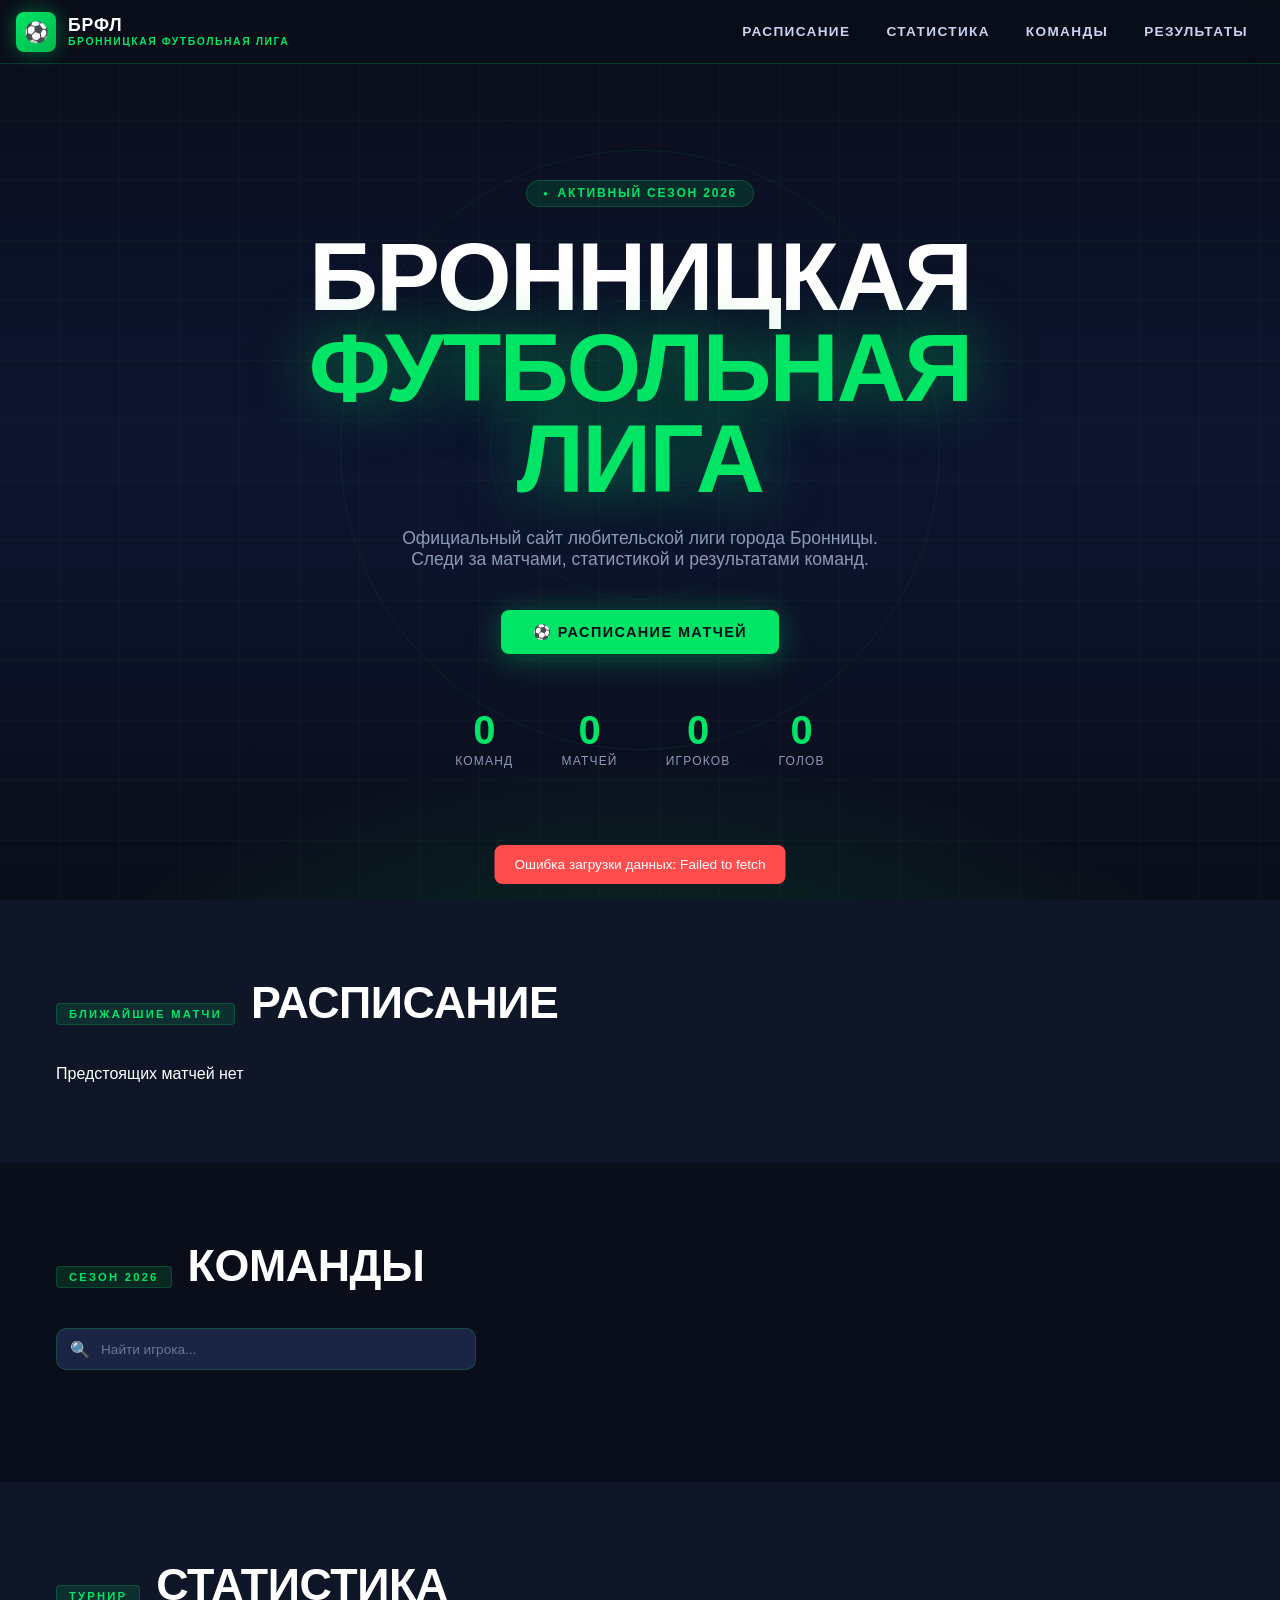
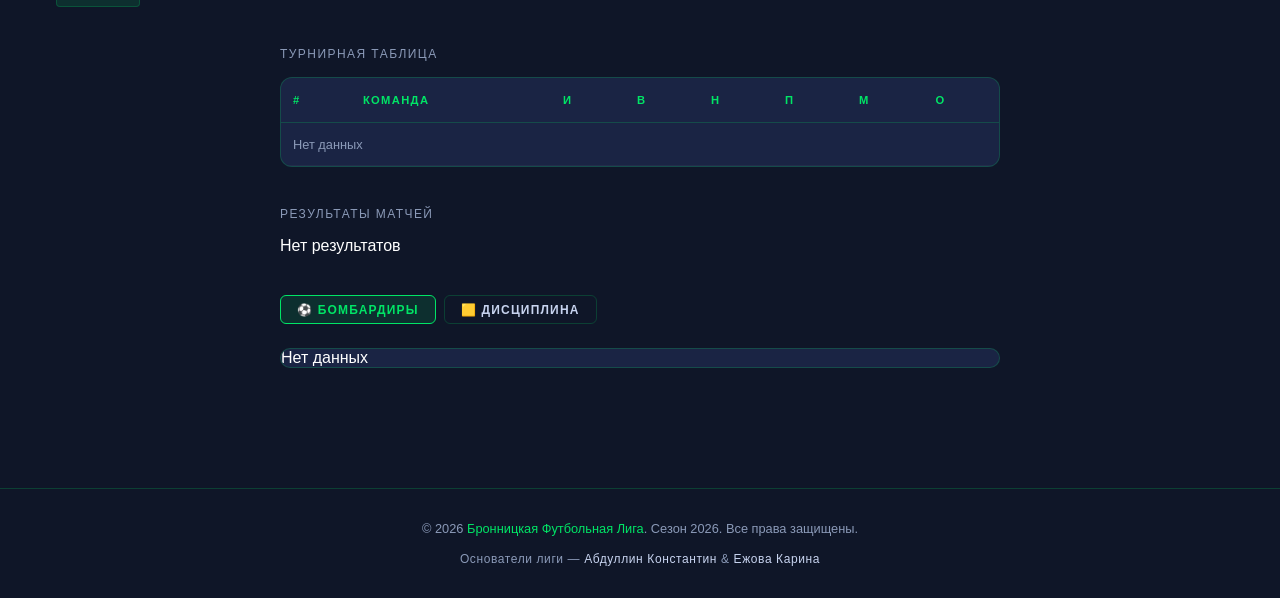
==== commit 75e139d7: "Update index.html" ====
--- a/index.html
+++ b/index.html
@@ -1,71 +1,66 @@
 <!DOCTYPE html>
-
 <html lang="ru">
 <head>
     <meta charset="UTF-8">
     <meta name="viewport" content="width=device-width, initial-scale=1.0, maximum-scale=1.0, user-scalable=no">
 
-```
-<!-- SEO: Основные мета-теги -->
-<title>БРФЛ — Бронницкая Футбольная Лига</title>
-<meta name="description" content="Бронницкая Футбольная Лига (БРФЛ) — официальный сайт любительской футбольной лиги города Бронницы. Расписание матчей, турнирная таблица, статистика игроков и результаты.">
-<meta name="keywords" content="БРФЛ, Бронницкая футбольная лига, футбол Бронницы, любительский футбол, турнирная таблица, расписание матчей, Бронницы">
-<meta name="author" content="БРФЛ">
-<meta name="robots" content="index, follow">
-<link rel="canonical" href="https://br-football-league.ru/">
-
-<!-- SEO: Open Graph (для красивых превью в соцсетях и мессенджерах) -->
-<meta property="og:type" content="website">
-<meta property="og:url" content="https://br-football-league.ru/">
-<meta property="og:title" content="БРФЛ — Бронницкая Футбольная Лига">
-<meta property="og:description" content="Официальный сайт любительской футбольной лиги города Бронницы. Расписание, таблица, статистика.">
-<meta property="og:locale" content="ru_RU">
-<meta property="og:site_name" content="БРФЛ">
-
-<!-- SEO: Twitter Card -->
-<meta name="twitter:card" content="summary">
-<meta name="twitter:title" content="БРФЛ — Бронницкая Футбольная Лига">
-<meta name="twitter:description" content="Официальный сайт любительской футбольной лиги города Бронницы.">
-
-<!-- SEO: Геолокация (для локального поиска) -->
-<meta name="geo.region" content="RU-MOS">
-<meta name="geo.placename" content="Бронницы, Московская область">
-
-<!-- SEO: Структурированные данные для Google (JSON-LD) -->
-<script type="application/ld+json">
-{
-  "@context": "https://schema.org",
-  "@type": "SportsOrganization",
-  "name": "Бронницкая Футбольная Лига",
-  "alternateName": "БРФЛ",
-  "url": "https://br-football-league.ru",
-  "sport": "Football",
-  "description": "Любительская футбольная лига города Бронницы Московской области",
-  "address": {
-    "@type": "PostalAddress",
-    "addressLocality": "Бронницы",
-    "addressRegion": "Московская область",
-    "addressCountry": "RU"
-  }
-}
-</script>
-
-<!-- Preconnect for fonts -->
-<link rel="preconnect" href="https://fonts.googleapis.com">
-<link rel="preconnect" href="https://fonts.gstatic.com" crossorigin>
-
-<!-- Google Fonts -->
-<link href="https://fonts.googleapis.com/css2?family=Barlow+Condensed:wght@400;600;700;800;900&family=Barlow:wght@300;400;500;600&display=swap" rel="stylesheet">
-
-<!-- Main Stylesheet -->
-<link rel="stylesheet" href="style.css">
-```
-
+    <!-- SEO: Основные мета-теги -->
+    <title>БРФЛ — Бронницкая Футбольная Лига</title>
+    <meta name="description" content="Бронницкая Футбольная Лига (БРФЛ) — официальный сайт любительской футбольной лиги города Бронницы. Расписание матчей, турнирная таблица, статистика игроков и результаты.">
+    <meta name="keywords" content="БРФЛ, Бронницкая футбольная лига, футбол Бронницы, любительский футбол, турнирная таблица, расписание матчей, Бронницы">
+    <meta name="author" content="БРФЛ">
+    <meta name="robots" content="index, follow">
+    <link rel="canonical" href="https://br-football-league.ru/">
+
+    <!-- SEO: Open Graph (для красивых превью в соцсетях и мессенджерах) -->
+    <meta property="og:type" content="website">
+    <meta property="og:url" content="https://br-football-league.ru/">
+    <meta property="og:title" content="БРФЛ — Бронницкая Футбольная Лига">
+    <meta property="og:description" content="Официальный сайт любительской футбольной лиги города Бронницы. Расписание, таблица, статистика.">
+    <meta property="og:locale" content="ru_RU">
+    <meta property="og:site_name" content="БРФЛ">
+
+    <!-- SEO: Twitter Card -->
+    <meta name="twitter:card" content="summary">
+    <meta name="twitter:title" content="БРФЛ — Бронницкая Футбольная Лига">
+    <meta name="twitter:description" content="Официальный сайт любительской футбольной лиги города Бронницы.">
+
+    <!-- SEO: Геолокация (для локального поиска) -->
+    <meta name="geo.region" content="RU-MOS">
+    <meta name="geo.placename" content="Бронницы, Московская область">
+
+    <!-- SEO: Структурированные данные для Google (JSON-LD) -->
+    <script type="application/ld+json">
+    {
+      "@context": "https://schema.org",
+      "@type": "SportsOrganization",
+      "name": "Бронницкая Футбольная Лига",
+      "alternateName": "БРФЛ",
+      "url": "https://br-football-league.ru",
+      "sport": "Football",
+      "description": "Любительская футбольная лига города Бронницы Московской области",
+      "address": {
+        "@type": "PostalAddress",
+        "addressLocality": "Бронницы",
+        "addressRegion": "Московская область",
+        "addressCountry": "RU"
+      }
+    }
+    </script>
+
+    <!-- Preconnect for fonts -->
+    <link rel="preconnect" href="https://fonts.googleapis.com">
+    <link rel="preconnect" href="https://fonts.gstatic.com" crossorigin>
+    
+    <!-- Google Fonts -->
+    <link href="https://fonts.googleapis.com/css2?family=Barlow+Condensed:wght@400;600;700;800;900&family=Barlow:wght@300;400;500;600&display=swap" rel="stylesheet">
+    
+    <!-- Main Stylesheet -->
+    <link rel="stylesheet" href="style.css">
 </head>
 <body>
 
 <!-- ===================== HEADER ===================== -->
-
 <header id="main-header">
     <a class="logo" href="#hero" id="logo-link">
         <div class="logo-icon" id="logo-icon-wrap">
@@ -74,139 +69,131 @@
         </div>
         <div class="logo-text">БРФЛ<span>Бронницкая Футбольная Лига</span></div>
     </a>
-
-```
-<nav id="main-nav">
-    <a href="#schedule">Расписание</a>
-    <a href="#statistics">Статистика</a>
-    <a href="#teams">Команды</a>
-    <a href="#statistics">Результаты</a>
-</nav>
-
-<button class="burger" id="burger" aria-label="Меню">
-    <span></span><span></span><span></span>
-</button>
-```
-
+    
+    <nav id="main-nav">
+        <a href="#schedule">Расписание</a>
+        <a href="#statistics">Статистика</a>
+        <a href="#teams">Команды</a>
+        <a href="#statistics">Результаты</a>
+    </nav>
+    
+    <button class="burger" id="burger" aria-label="Меню">
+        <span></span><span></span><span></span>
+    </button>
 </header>
 
 <!-- ===================== MAIN SITE ===================== -->
-
 <div class="main-site" id="main-site">
 
-```
-<!-- HERO SECTION -->
-<section class="hero" id="hero">
-    <div class="hero-bg"></div>
-    <div class="field-lines"></div>
-    <div class="hero-circle"></div>
-    <div class="hero-circle2"></div>
-    <div class="hero-content">
-        <div class="hero-badge">Активный сезон 2026</div>
-        <h1>Бронницкая<em>Футбольная Лига</em></h1>
-        <p class="hero-sub">Официальный сайт любительской лиги города Бронницы. Следи за матчами, статистикой и результатами команд.</p>
-        <a href="#schedule" class="btn-primary">⚽ Расписание матчей</a>
-        
-        <div class="hero-stats">
-            <div>
-                <div class="hero-stat-num" id="hstat-teams">10</div>
-                <div class="hero-stat-label">Команд</div>
-            </div>
-            <div>
-                <div class="hero-stat-num" id="hstat-matches">38</div>
-                <div class="hero-stat-label">Матчей</div>
-            </div>
-            <div>
-                <div class="hero-stat-num" id="hstat-players">127</div>
-                <div class="hero-stat-label">Игроков</div>
-            </div>
-            <div>
-                <div class="hero-stat-num" id="hstat-goals">84</div>
-                <div class="hero-stat-label">Голов</div>
-            </div>
-        </div>
-    </div>
-</section>
-
-<!-- SCHEDULE SECTION -->
-<section id="schedule">
-    <div class="container">
-        <div class="section-header">
-            <span class="section-tag">Ближайшие матчи</span>
-            <h2 class="section-title">Расписание</h2>
-        </div>
-        <div class="matches-grid" id="schedule-grid"></div>
-    </div>
-</section>
-
-<!-- TEAMS SECTION -->
-<section id="teams">
-    <div class="container">
-        <div class="section-header">
-            <span class="section-tag">Сезон 2026</span>
-            <h2 class="section-title">Команды</h2>
-        </div>
-        
-        <div class="search-bar-wrap">
-            <span class="search-icon">🔍</span>
-            <input type="text" id="player-search" placeholder="Найти игрока..." autocomplete="off">
-            <div class="search-results-drop" id="search-drop"></div>
-        </div>
-        
-        <div class="teams-grid" id="teams-grid"></div>
-    </div>
-</section>
-
-<!-- STATISTICS SECTION -->
-<section id="statistics">
-    <div class="container">
-        <div class="section-header">
-            <span class="section-tag">Турнир</span>
-            <h2 class="section-title">Статистика</h2>
-        </div>
-        
-        <!-- Турнирная таблица -->
-        <div class="stat-block">
-            <p class="stat-block-label">Турнирная таблица</p>
-            <div class="table-wrap">
-                <table id="standings-table">
-                    <thead>
-                        <tr>
-                            <th>#</th><th>Команда</th><th title="Игры">И</th><th title="Победы">В</th><th title="Ничьи">Н</th><th title="Поражения">П</th><th title="Мячи (забито:пропущено)">М</th><th title="Очки">О</th>
-                        </tr>
-                    </thead>
-                    <tbody id="standings-body"></tbody>
-                </table>
-            </div>
-        </div>
-
-        <!-- Результаты матчей -->
-        <div class="stat-block">
-            <p class="stat-block-label">Результаты матчей</p>
-            <div class="results-list" id="results-list"></div>
-        </div>
-
-        <!-- Бомбардиры + Дисциплина -->
-        <div class="stat-block">
-            <div class="stats-tabs">
-                <button class="stats-tab active" data-tab="scorers">⚽ Бомбардиры</button>
-                <button class="stats-tab" data-tab="discipline">🟨 Дисциплина</button>
-            </div>
-            <div class="stats-panel active" id="panel-scorers">
-                <div class="table-wrap" id="scorers-list"></div>
-            </div>
-            <div class="stats-panel" id="panel-discipline">
-                <div class="table-wrap" id="discipline-list"></div>
-            </div>
-        </div>
-    </div>
-</section>
-```
-
+    <!-- HERO SECTION -->
+    <section class="hero" id="hero">
+        <div class="hero-bg"></div>
+        <div class="field-lines"></div>
+        <div class="hero-circle"></div>
+        <div class="hero-circle2"></div>
+        <div class="hero-content">
+            <div class="hero-badge">Активный сезон 2026</div>
+            <h1>Бронницкая<em>Футбольная Лига</em></h1>
+            <p class="hero-sub">Официальный сайт любительской лиги города Бронницы. Следи за матчами, статистикой и результатами команд.</p>
+            <a href="#schedule" class="btn-primary">⚽ Расписание матчей</a>
+            
+            <div class="hero-stats">
+                <div>
+                    <div class="hero-stat-num" id="hstat-teams">10</div>
+                    <div class="hero-stat-label">Команд</div>
+                </div>
+                <div>
+                    <div class="hero-stat-num" id="hstat-matches">38</div>
+                    <div class="hero-stat-label">Матчей</div>
+                </div>
+                <div>
+                    <div class="hero-stat-num" id="hstat-players">127</div>
+                    <div class="hero-stat-label">Игроков</div>
+                </div>
+                <div>
+                    <div class="hero-stat-num" id="hstat-goals">84</div>
+                    <div class="hero-stat-label">Голов</div>
+                </div>
+            </div>
+        </div>
+    </section>
+
+    <!-- SCHEDULE SECTION -->
+    <section id="schedule">
+        <div class="container">
+            <div class="section-header">
+                <span class="section-tag">Ближайшие матчи</span>
+                <h2 class="section-title">Расписание</h2>
+            </div>
+            <div class="matches-grid" id="schedule-grid"></div>
+        </div>
+    </section>
+
+    <!-- TEAMS SECTION -->
+    <section id="teams">
+        <div class="container">
+            <div class="section-header">
+                <span class="section-tag">Сезон 2026</span>
+                <h2 class="section-title">Команды</h2>
+            </div>
+            
+            <div class="search-bar-wrap">
+                <span class="search-icon">🔍</span>
+                <input type="text" id="player-search" placeholder="Найти игрока..." autocomplete="off">
+                <div class="search-results-drop" id="search-drop"></div>
+            </div>
+            
+            <div class="teams-grid" id="teams-grid"></div>
+        </div>
+    </section>
+
+    <!-- STATISTICS SECTION -->
+    <section id="statistics">
+        <div class="container">
+            <div class="section-header">
+                <span class="section-tag">Турнир</span>
+                <h2 class="section-title">Статистика</h2>
+            </div>
+            
+            <!-- Турнирная таблица -->
+            <div class="stat-block">
+                <p class="stat-block-label">Турнирная таблица</p>
+                <div class="table-wrap">
+                    <table id="standings-table">
+                        <thead>
+                            <tr>
+                                <th>#</th><th>Команда</th><th title="Игры">И</th><th title="Победы">В</th><th title="Ничьи">Н</th><th title="Поражения">П</th><th title="Мячи (забито:пропущено)">М</th><th title="Очки">О</th>
+                            </tr>
+                        </thead>
+                        <tbody id="standings-body"></tbody>
+                    </table>
+                </div>
+            </div>
+
+            <!-- Результаты матчей -->
+            <div class="stat-block">
+                <p class="stat-block-label">Результаты матчей</p>
+                <div class="results-list" id="results-list"></div>
+            </div>
+
+            <!-- Бомбардиры + Дисциплина -->
+            <div class="stat-block">
+                <div class="stats-tabs">
+                    <button class="stats-tab active" data-tab="scorers">⚽ Бомбардиры</button>
+                    <button class="stats-tab" data-tab="discipline">🟨 Дисциплина</button>
+                </div>
+                <div class="stats-panel active" id="panel-scorers">
+                    <div class="table-wrap" id="scorers-list"></div>
+                </div>
+                <div class="stats-panel" id="panel-discipline">
+                    <div class="table-wrap" id="discipline-list"></div>
+                </div>
+            </div>
+        </div>
+    </section>
 </div>
 
 <!-- ===================== ADMIN SECTION ===================== -->
-
 <div id="admin-section">
     <div class="container">
         <!-- Login form -->
@@ -225,427 +212,420 @@
             <div class="login-error" id="login-error">Неверный логин или пароль</div>
         </div>
 
-```
-    <!-- Admin Panel -->
-    <div class="admin-panel" id="admin-panel">
-        <div class="admin-header-bar">
-            <h1 class="section-title">⚙ Управление лигой</h1>
-            <div class="admin-header-actions">
-                <button class="btn-logout" id="back-to-site">← На сайт</button>
-                <button class="btn-logout" id="admin-logout-btn">Выйти</button>
-            </div>
-        </div>
-
-        <div class="admin-tabs">
-            <button class="admin-tab active" data-tab="tab-matches">Матчи</button>
-            <button class="admin-tab" data-tab="tab-results">Результаты</button>
-            <button class="admin-tab" data-tab="tab-table">Таблица</button>
-            <button class="admin-tab" data-tab="tab-players">Игроки</button>
-            <button class="admin-tab" data-tab="tab-teams">Команды</button>
-            <button class="admin-tab" data-tab="tab-settings">Настройки</button>
-            <button class="admin-tab" data-tab="tab-log">📋 Журнал</button>
-        </div>
-
-        <!-- TAB: Matches -->
-        <div class="admin-content active" id="tab-matches">
-            <div class="admin-grid">
+        <!-- Admin Panel -->
+        <div class="admin-panel" id="admin-panel">
+            <div class="admin-header-bar">
+                <h1 class="section-title">⚙ Управление лигой</h1>
+                <div class="admin-header-actions">
+                    <button class="btn-logout" id="back-to-site">← На сайт</button>
+                    <button class="btn-logout" id="admin-logout-btn">Выйти</button>
+                </div>
+            </div>
+
+            <div class="admin-tabs">
+                <button class="admin-tab active" data-tab="tab-matches">Матчи</button>
+                <button class="admin-tab" data-tab="tab-results">Результаты</button>
+                <button class="admin-tab" data-tab="tab-table">Таблица</button>
+                <button class="admin-tab" data-tab="tab-players">Игроки</button>
+                <button class="admin-tab" data-tab="tab-teams">Команды</button>
+                <button class="admin-tab" data-tab="tab-settings">Настройки</button>
+                <button class="admin-tab" data-tab="tab-log">📋 Журнал</button>
+            </div>
+
+            <!-- TAB: Matches -->
+            <div class="admin-content active" id="tab-matches">
+                <div class="admin-grid">
+                    <div class="admin-card">
+                        <h3>Добавить матч</h3>
+                        <div class="form-group">
+                            <label>Команда 1</label>
+                            <select id="a-t1"></select>
+                        </div>
+                        <div class="form-group">
+                            <label>Команда 2</label>
+                            <select id="a-t2"></select>
+                        </div>
+                        <div class="form-group">
+                            <label>Дата</label>
+                            <input type="date" id="a-date">
+                        </div>
+                        <div class="form-group">
+                            <label>Время</label>
+                            <input type="time" id="a-time" value="">
+                        </div>
+                        <div class="form-group">
+                            <label>Стадион</label>
+                            <input type="text" id="a-venue" value="">
+                        </div>
+                        <div class="form-group">
+                            <label>Тип матча</label>
+                            <select id="a-kind">
+                                <option value="official">⚽ Официальный</option>
+                                <option value="friendly">🤝 Товарищеский</option>
+                            </select>
+                        </div>
+                        <button class="btn-admin" id="add-match-btn">Добавить матч</button>
+                    </div>
+                    <div class="admin-card">
+                        <h3>Предстоящие матчи</h3>
+                        <ul class="admin-list" id="admin-upcoming-list"></ul>
+                    </div>
+                </div>
+            </div>
+
+            <!-- TAB: Results -->
+            <div class="admin-content" id="tab-results">
+                <div class="admin-grid">
+                    <div class="admin-card">
+                        <h3>Добавить результат</h3>
+                        <div class="form-group">
+                            <label>Команда 1</label>
+                            <select id="r-t1"></select>
+                        </div>
+                        <div class="form-group">
+                            <label>Команда 2</label>
+                            <select id="r-t2"></select>
+                        </div>
+                        <div class="form-group">
+                            <label>Дата</label>
+                            <input type="date" id="r-date">
+                        </div>
+                        <div class="result-score-inputs">
+                            <div class="form-group">
+                                <label>Счёт (команда 1)</label>
+                                <input type="number" id="r-g1" value="0" min="0">
+                            </div>
+                            <div class="form-group">
+                                <label>Счёт (команда 2)</label>
+                                <input type="number" id="r-g2" value="0" min="0">
+                            </div>
+                        </div>
+                        <div class="form-group">
+                            <label>Тип матча</label>
+                            <select id="r-kind">
+                                <option value="official">⚽ Официальный</option>
+                                <option value="friendly">🤝 Товарищеский</option>
+                            </select>
+                        </div>
+                        <button class="btn-admin" id="add-result-btn">Добавить результат</button>
+                    </div>
+                    <div class="admin-card">
+                        <h3>Сыгранные матчи</h3>
+                        <ul class="admin-list" id="admin-results-list"></ul>
+                    </div>
+                </div>
+
+                <!-- Protocol editor -->
+                <div class="admin-card" id="protocol-editor">
+                    <h3>📋 Протокол: <span id="proto-label"></span></h3>
+                    <input type="hidden" id="proto-result-id">
+
+                    <div class="protocol-events-grid">
+                        <div class="form-group">
+                            <label>Тип события</label>
+                            <select id="ev-type">
+                                <option value="goal">⚽ Гол</option>
+                                <option value="yellow">🟨 Жёлтая</option>
+                                <option value="red">🟥 Красная</option>
+                                <option value="sub">🔄 Замена</option>
+                            </select>
+                        </div>
+                        <div class="form-group">
+                            <label>Минута</label>
+                            <input type="number" id="ev-min" min="1" max="120" value="1">
+                        </div>
+                        <div class="form-group">
+                            <label>Команда</label>
+                            <select id="ev-team"></select>
+                        </div>
+                        <div class="form-group" id="ev-player-wrap">
+                            <label id="ev-player-label">Игрок</label>
+                            <select id="ev-player"></select>
+                        </div>
+                        <div class="form-group" id="ev-assist-wrap">
+                            <label>Голевой пас</label>
+                            <select id="ev-assist"></select>
+                        </div>
+                        <div class="form-group" id="ev-subout-wrap">
+                            <label>Уходит с поля</label>
+                            <select id="ev-subout"></select>
+                        </div>
+                    </div>
+                    
+                    <button class="btn-admin" id="add-protocol-event">+ Добавить событие</button>
+
+                    <div class="protocol-timeline">
+                        <h4>Хронология</h4>
+                        <div id="proto-events-list"></div>
+                    </div>
+                </div>
+            </div>
+
+            <!-- TAB: Players -->
+            <div class="admin-content" id="tab-players">
+                <div class="admin-grid">
+                    <div class="admin-card">
+                        <h3>Выбор команды</h3>
+                        <div class="form-group">
+                            <label>Команда</label>
+                            <select id="p-team"></select>
+                        </div>
+                        
+                        <h3>Добавить игрока</h3>
+                        <div class="form-group">
+                            <label>Имя и фамилия</label>
+                            <input type="text" id="p-name" placeholder="Иван Иванов">
+                        </div>
+                        <div class="form-group">
+                            <label>Фото URL</label>
+                            <input type="text" id="p-photo-url" placeholder="https://...">
+                        </div>
+                        <div class="form-group">
+                            <label>Или загрузить файл</label>
+                            <input type="file" id="p-photo-file" accept="image/*">
+                        </div>
+                        <div class="form-group">
+                            <label>Позиция</label>
+                            <select id="p-pos">
+                                <option>Вратарь</option>
+                                <option>Защитник</option>
+                                <option>Полузащитник</option>
+                                <option>Нападающий</option>
+                                <option disabled>──────────</option>
+                                <option>Президент</option>
+                                <option>Тренер</option>
+                            </select>
+                        </div>
+                        <div class="player-stats-grid">
+                            <div class="form-group">
+                                <label>Матчей</label>
+                                <input type="number" id="p-matches" value="0" min="0">
+                            </div>
+                            <div class="form-group">
+                                <label>Голов</label>
+                                <input type="number" id="p-goals" value="0" min="0">
+                            </div>
+                            <div class="form-group">
+                                <label>ЖК</label>
+                                <input type="number" id="p-yellow" value="0" min="0">
+                            </div>
+                            <div class="form-group">
+                                <label>КК</label>
+                                <input type="number" id="p-red" value="0" min="0">
+                            </div>
+                        </div>
+                        <button class="btn-admin" id="add-player-btn">Добавить игрока</button>
+                    </div>
+                    
+                    <div class="admin-card">
+                        <h3>Состав команды <span id="players-count"></span></h3>
+                        <ul class="admin-list" id="admin-players-list"></ul>
+                    </div>
+                </div>
+
+                <!-- Edit player card -->
+                <div class="admin-card" id="edit-player-card">
+                    <h3>✏️ Редактировать игрока: <span id="edit-player-label"></span></h3>
+                    <input type="hidden" id="ep-teamid">
+                    <input type="hidden" id="ep-playerid">
+                    
+                    <div class="edit-player-grid">
+                        <div class="form-group">
+                            <label>Имя</label>
+                            <input type="text" id="ep-name">
+                        </div>
+                        <div class="form-group">
+                            <label>Позиция</label>
+                            <select id="ep-pos">
+                                <option>Вратарь</option>
+                                <option>Защитник</option>
+                                <option>Полузащитник</option>
+                                <option>Нападающий</option>
+                                <option disabled>──────────</option>
+                                <option>Президент</option>
+                                <option>Тренер</option>
+                            </select>
+                        </div>
+                        <div class="form-group">
+                            <label>Фото URL</label>
+                            <input type="text" id="ep-photo-url" placeholder="https://...">
+                        </div>
+                        <div class="form-group">
+                            <label>Загрузить фото</label>
+                            <input type="file" id="ep-photo-file" accept="image/*">
+                        </div>
+                        <div class="form-group stat-only-field">
+                            <label>Матчей</label>
+                            <input type="number" id="ep-matches" min="0">
+                        </div>
+                        <div class="form-group stat-only-field">
+                            <label>Голов</label>
+                            <input type="number" id="ep-goals" min="0">
+                        </div>
+                        <div class="form-group stat-only-field">
+                            <label>ЖК</label>
+                            <input type="number" id="ep-yellow" min="0">
+                        </div>
+                        <div class="form-group stat-only-field">
+                            <label>КК</label>
+                            <input type="number" id="ep-red" min="0">
+                        </div>
+                    </div>
+
+                    <div id="ep-photo-preview" style="display:none; margin: 0.75rem 0;">
+                        <img id="ep-photo-img" src="" alt="Фото игрока" style="width:64px; height:64px; border-radius:50%; object-fit:cover; border:2px solid var(--border);">
+                    </div>
+                    
+                    <div class="edit-player-actions">
+                        <button class="btn-admin" id="save-player-btn">💾 Сохранить</button>
+                        <button class="btn-admin btn-cancel" id="cancel-edit-player">Отмена</button>
+                    </div>
+                </div>
+            </div>
+
+            <!-- TAB: Table -->
+            <div class="admin-content" id="tab-table">
                 <div class="admin-card">
-                    <h3>Добавить матч</h3>
-                    <div class="form-group">
-                        <label>Команда 1</label>
-                        <select id="a-t1"></select>
-                    </div>
-                    <div class="form-group">
-                        <label>Команда 2</label>
-                        <select id="a-t2"></select>
-                    </div>
-                    <div class="form-group">
-                        <label>Дата</label>
-                        <input type="date" id="a-date">
-                    </div>
-                    <div class="form-group">
-                        <label>Время</label>
-                        <input type="time" id="a-time" value="">
-                    </div>
-                    <div class="form-group">
-                        <label>Стадион</label>
-                        <input type="text" id="a-venue" value="">
-                    </div>
-                    <div class="form-group">
-                        <label>Тип матча</label>
-                        <select id="a-kind">
-                            <option value="official">⚽ Официальный</option>
-                            <option value="friendly">🤝 Товарищеский</option>
-                        </select>
-                    </div>
-                    <button class="btn-admin" id="add-match-btn">Добавить матч</button>
-                </div>
-                <div class="admin-card">
-                    <h3>Предстоящие матчи</h3>
-                    <ul class="admin-list" id="admin-upcoming-list"></ul>
-                </div>
-            </div>
-        </div>
-
-        <!-- TAB: Results -->
-        <div class="admin-content" id="tab-results">
-            <div class="admin-grid">
-                <div class="admin-card">
-                    <h3>Добавить результат</h3>
-                    <div class="form-group">
-                        <label>Команда 1</label>
-                        <select id="r-t1"></select>
-                    </div>
-                    <div class="form-group">
-                        <label>Команда 2</label>
-                        <select id="r-t2"></select>
-                    </div>
-                    <div class="form-group">
-                        <label>Дата</label>
-                        <input type="date" id="r-date">
-                    </div>
-                    <div class="result-score-inputs">
-                        <div class="form-group">
-                            <label>Счёт (команда 1)</label>
-                            <input type="number" id="r-g1" value="0" min="0">
-                        </div>
-                        <div class="form-group">
-                            <label>Счёт (команда 2)</label>
-                            <input type="number" id="r-g2" value="0" min="0">
-                        </div>
-                    </div>
-                    <div class="form-group">
-                        <label>Тип матча</label>
-                        <select id="r-kind">
-                            <option value="official">⚽ Официальный</option>
-                            <option value="friendly">🤝 Товарищеский</option>
-                        </select>
-                    </div>
-                    <button class="btn-admin" id="add-result-btn">Добавить результат</button>
-                </div>
-                <div class="admin-card">
-                    <h3>Сыгранные матчи</h3>
-                    <ul class="admin-list" id="admin-results-list"></ul>
-                </div>
-            </div>
-
-            <!-- Protocol editor -->
-            <div class="admin-card" id="protocol-editor">
-                <h3>📋 Протокол: <span id="proto-label"></span></h3>
-                <input type="hidden" id="proto-result-id">
-
-                <div class="protocol-events-grid">
-                    <div class="form-group">
-                        <label>Тип события</label>
-                        <select id="ev-type">
-                            <option value="goal">⚽ Гол</option>
-                            <option value="yellow">🟨 Жёлтая</option>
-                            <option value="red">🟥 Красная</option>
-                            <option value="sub">🔄 Замена</option>
-                        </select>
-                    </div>
-                    <div class="form-group">
-                        <label>Минута</label>
-                        <input type="number" id="ev-min" min="1" max="120" value="1">
-                    </div>
-                    <div class="form-group">
-                        <label>Команда</label>
-                        <select id="ev-team"></select>
-                    </div>
-                    <div class="form-group" id="ev-player-wrap">
-                        <label id="ev-player-label">Игрок</label>
-                        <select id="ev-player"></select>
-                    </div>
-                    <div class="form-group" id="ev-assist-wrap">
-                        <label>Голевой пас</label>
-                        <select id="ev-assist"></select>
-                    </div>
-                    <div class="form-group" id="ev-subout-wrap">
-                        <label>Уходит с поля</label>
-                        <select id="ev-subout"></select>
-                    </div>
-                </div>
-                
-                <button class="btn-admin" id="add-protocol-event">+ Добавить событие</button>
-
-                <div class="protocol-timeline">
-                    <h4>Хронология</h4>
-                    <div id="proto-events-list"></div>
-                </div>
-            </div>
-        </div>
-
-        <!-- TAB: Players -->
-        <div class="admin-content" id="tab-players">
-            <div class="admin-grid">
-                <div class="admin-card">
-                    <h3>Выбор команды</h3>
-                    <div class="form-group">
-                        <label>Команда</label>
-                        <select id="p-team"></select>
-                    </div>
+                    <div class="table-header-actions">
+                        <h3>Турнирная таблица</h3>
+                        <div style="display: flex; gap: 0.5rem;">
+                            <button class="btn-admin" id="recalc-standings-btn">🔄 Пересчитать по результатам</button>
+                            <button class="btn-admin" id="clear-standings-btn" style="background: #ff4d4d; color: white;">🗑️ ОЧИСТИТЬ ТАБЛИЦУ</button>
+                        </div>
+                    </div>
+                    <p class="table-hint">Нажмите кнопку выше для автоматического пересчёта или редактируйте вручную</p>
                     
-                    <h3>Добавить игрока</h3>
-                    <div class="form-group">
-                        <label>Имя и фамилия</label>
-                        <input type="text" id="p-name" placeholder="Иван Иванов">
-                    </div>
-                    <div class="form-group">
-                        <label>Фото URL</label>
-                        <input type="text" id="p-photo-url" placeholder="https://...">
-                    </div>
-                    <div class="form-group">
-                        <label>Или загрузить файл</label>
-                        <input type="file" id="p-photo-file" accept="image/*">
-                    </div>
-                    <div class="form-group">
-                        <label>Позиция</label>
-                        <select id="p-pos">
-                            <option>Вратарь</option>
-                            <option>Защитник</option>
-                            <option>Полузащитник</option>
-                            <option>Нападающий</option>
-                            <option disabled>──────────</option>
-                            <option>Президент</option>
-                            <option>Тренер</option>
-                        </select>
-                    </div>
-                    <div class="player-stats-grid">
-                        <div class="form-group">
-                            <label>Матчей</label>
-                            <input type="number" id="p-matches" value="0" min="0">
-                        </div>
-                        <div class="form-group">
-                            <label>Голов</label>
-                            <input type="number" id="p-goals" value="0" min="0">
-                        </div>
-                        <div class="form-group">
-                            <label>ЖК</label>
-                            <input type="number" id="p-yellow" value="0" min="0">
-                        </div>
-                        <div class="form-group">
-                            <label>КК</label>
-                            <input type="number" id="p-red" value="0" min="0">
-                        </div>
-                    </div>
-                    <button class="btn-admin" id="add-player-btn">Добавить игрока</button>
-                </div>
-                
-                <div class="admin-card">
-                    <h3>Состав команды <span id="players-count"></span></h3>
-                    <ul class="admin-list" id="admin-players-list"></ul>
-                </div>
-            </div>
-
-            <!-- Edit player card -->
-            <div class="admin-card" id="edit-player-card">
-                <h3>✏️ Редактировать игрока: <span id="edit-player-label"></span></h3>
-                <input type="hidden" id="ep-teamid">
-                <input type="hidden" id="ep-playerid">
-                
-                <div class="edit-player-grid">
-                    <div class="form-group">
-                        <label>Имя</label>
-                        <input type="text" id="ep-name">
-                    </div>
-                    <div class="form-group">
-                        <label>Позиция</label>
-                        <select id="ep-pos">
-                            <option>Вратарь</option>
-                            <option>Защитник</option>
-                            <option>Полузащитник</option>
-                            <option>Нападающий</option>
-                            <option disabled>──────────</option>
-                            <option>Президент</option>
-                            <option>Тренер</option>
-                        </select>
-                    </div>
-                    <div class="form-group">
-                        <label>Фото URL</label>
-                        <input type="text" id="ep-photo-url" placeholder="https://...">
-                    </div>
-                    <div class="form-group">
-                        <label>Загрузить фото</label>
-                        <input type="file" id="ep-photo-file" accept="image/*">
-                    </div>
-                    <div class="form-group stat-only-field">
-                        <label>Матчей</label>
-                        <input type="number" id="ep-matches" min="0">
-                    </div>
-                    <div class="form-group stat-only-field">
-                        <label>Голов</label>
-                        <input type="number" id="ep-goals" min="0">
-                    </div>
-                    <div class="form-group stat-only-field">
-                        <label>ЖК</label>
-                        <input type="number" id="ep-yellow" min="0">
-                    </div>
-                    <div class="form-group stat-only-field">
-                        <label>КК</label>
-                        <input type="number" id="ep-red" min="0">
-                    </div>
-                </div>
-
-                <div id="ep-photo-preview" style="display:none; margin: 0.75rem 0;">
-                    <img id="ep-photo-img" src="" alt="Фото игрока" style="width:64px; height:64px; border-radius:50%; object-fit:cover; border:2px solid var(--border);">
-                </div>
-                
-                <div class="edit-player-actions">
-                    <button class="btn-admin" id="save-player-btn">💾 Сохранить</button>
-                    <button class="btn-admin btn-cancel" id="cancel-edit-player">Отмена</button>
-                </div>
-            </div>
-        </div>
-
-        <!-- TAB: Table -->
-        <div class="admin-content" id="tab-table">
-            <div class="admin-card">
-                <div class="table-header-actions">
-                    <h3>Турнирная таблица</h3>
-                    <div style="display: flex; gap: 0.5rem;">
-                        <button class="btn-admin" id="recalc-standings-btn">🔄 Пересчитать по результатам</button>
-                        <button class="btn-admin" id="clear-standings-btn" style="background: #ff4d4d; color: white;">🗑️ ОЧИСТИТЬ ТАБЛИЦУ</button>
-                    </div>
-                </div>
-                <p class="table-hint">Нажмите кнопку выше для автоматического пересчёта или редактируйте вручную</p>
-                
-                <div class="table-wrap">
-                    <table>
-                        <thead>
-                            <tr>
-                                <th>Команда</th>
-                                <th>И</th>
-                                <th>В</th>
-                                <th>Н</th>
-                                <th>П</th>
-                                <th>Очки</th>
-                                <th></th>
-                            </tr>
-                        </thead>
-                        <tbody id="admin-standings-edit"></tbody>
-                    </table>
-                </div>
-            </div>
-        </div>
-
-        <!-- TAB: Teams -->
-        <div class="admin-content" id="tab-teams">
-            <div class="admin-grid">
-                <div class="admin-card">
-                    <h3 id="team-edit-title">Добавить команду</h3>
-                    <div class="form-group">
-                        <label>Название команды</label>
-                        <input type="text" id="nt-name" placeholder="Название">
-                    </div>
-                    <div class="form-group">
-                        <label>Логотип URL</label>
-                        <input type="text" id="nt-logo-url" placeholder="https://...">
-                    </div>
-                    <div class="form-group">
-                        <label>Или загрузить файл</label>
-                        <input type="file" id="nt-logo-file" accept="image/*">
-                    </div>
-                    <div id="nt-logo-preview" style="display:none; margin: 0.75rem 0; text-align:center;">
-                        <img id="nt-logo-img" src="" alt="Превью логотипа" style="max-width:120px; max-height:120px; border-radius:8px; border:2px solid var(--border);">
-                    </div>
-                    <div class="form-group">
-                        <label>Эмодзи (если нет логотипа)</label>
-                        <input type="text" id="nt-emoji" placeholder="⚽" maxlength="2">
-                    </div>
-                    <input type="hidden" id="nt-edit-id">
+                    <div class="table-wrap">
+                        <table>
+                            <thead>
+                                <tr>
+                                    <th>Команда</th>
+                                    <th>И</th>
+                                    <th>В</th>
+                                    <th>Н</th>
+                                    <th>П</th>
+                                    <th>Очки</th>
+                                    <th></th>
+                                </tr>
+                            </thead>
+                            <tbody id="admin-standings-edit"></tbody>
+                        </table>
+                    </div>
+                </div>
+            </div>
+
+            <!-- TAB: Teams -->
+            <div class="admin-content" id="tab-teams">
+                <div class="admin-grid">
+                    <div class="admin-card">
+                        <h3 id="team-edit-title">Добавить команду</h3>
+                        <div class="form-group">
+                            <label>Название команды</label>
+                            <input type="text" id="nt-name" placeholder="Название">
+                        </div>
+                        <div class="form-group">
+                            <label>Логотип URL</label>
+                            <input type="text" id="nt-logo-url" placeholder="https://...">
+                        </div>
+                        <div class="form-group">
+                            <label>Или загрузить файл</label>
+                            <input type="file" id="nt-logo-file" accept="image/*">
+                        </div>
+                        <div id="nt-logo-preview" style="display:none; margin: 0.75rem 0; text-align:center;">
+                            <img id="nt-logo-img" src="" alt="Превью логотипа" style="max-width:120px; max-height:120px; border-radius:8px; border:2px solid var(--border);">
+                        </div>
+                        <div class="form-group">
+                            <label>Эмодзи (если нет логотипа)</label>
+                            <input type="text" id="nt-emoji" placeholder="⚽" maxlength="2">
+                        </div>
+                        <input type="hidden" id="nt-edit-id">
+                        
+                        <div class="team-edit-actions">
+                            <button class="btn-admin" id="save-team-btn">💾 Сохранить</button>
+                            <button class="btn-admin btn-cancel" id="nt-cancel-btn">Отмена</button>
+                        </div>
+                    </div>
                     
-                    <div class="team-edit-actions">
-                        <button class="btn-admin" id="save-team-btn">💾 Сохранить</button>
-                        <button class="btn-admin btn-cancel" id="nt-cancel-btn">Отмена</button>
-                    </div>
-                </div>
-                
-                <div class="admin-card">
-                    <h3>Список команд</h3>
-                    <ul class="admin-list" id="admin-teams-list"></ul>
-                </div>
-            </div>
-        </div>
-
-               <!-- TAB: Settings -->
-        <div class="admin-content" id="tab-settings">
-            <div class="admin-grid">
-                <div class="admin-card">
-                    <h3>Логотип лиги</h3>
-        <div class="form-group">
-            <label>URL логотипа</label>
-            <input type="text" id="league-logo-url">
-        </div>
-        <div class="form-group">
-            <label>Загрузить файл</label>
-            <input type="file" id="league-logo-file" accept="image/*">
-        </div>
-        <div id="league-logo-preview" style="display:none; margin: 0.75rem 0; text-align:center;">
-            <img id="league-logo-img" src="" alt="Логотип лиги" style="width:80px; height:80px; border-radius:50%; object-fit:contain; border:2px solid var(--border);">
-        </div>
-        <button class="btn-admin" id="save-league-logo">💾 Сохранить логотип</button>
-        <button class="btn-admin btn-secondary" id="reset-league-logo">Сбросить логотип</button>
+                    <div class="admin-card">
+                        <h3>Список команд</h3>
+                        <ul class="admin-list" id="admin-teams-list"></ul>
+                    </div>
+                </div>
+            </div>
+
+                   <!-- TAB: Settings -->
+            <div class="admin-content" id="tab-settings">
+                <div class="admin-grid">
+                    <div class="admin-card">
+                        <h3>Логотип лиги</h3>
+            <div class="form-group">
+                <label>URL логотипа</label>
+                <input type="text" id="league-logo-url">
+            </div>
+            <div class="form-group">
+                <label>Загрузить файл</label>
+                <input type="file" id="league-logo-file" accept="image/*">
+            </div>
+            <div id="league-logo-preview" style="display:none; margin: 0.75rem 0; text-align:center;">
+                <img id="league-logo-img" src="" alt="Логотип лиги" style="width:80px; height:80px; border-radius:50%; object-fit:contain; border:2px solid var(--border);">
+            </div>
+            <button class="btn-admin" id="save-league-logo">💾 Сохранить логотип</button>
+            <button class="btn-admin btn-secondary" id="reset-league-logo">Сбросить логотип</button>
+        </div>
+        
+        <div class="admin-card">
+            <h3>Статистика на главной</h3>
+            <p class="settings-hint">Цифры под кнопкой «Расписание матчей»</p>
+            <div class="hero-stats-grid">
+                <div class="form-group">
+                    <label>Команд</label>
+                    <input type="number" id="hs-teams" min="0">
+                </div>
+                <div class="form-group">
+                    <label>Матчей</label>
+                    <input type="number" id="hs-matches" min="0">
+                </div>
+                <div class="form-group">
+                    <label>Игроков</label>
+                    <input type="number" id="hs-players" min="0">
+                </div>
+                <div class="form-group">
+                    <label>Голов</label>
+                    <input type="number" id="hs-goals" min="0">
+                </div>
+            </div>
+            <button class="btn-admin" id="save-hero-stats">💾 Сохранить</button>
+        </div>
     </div>
     
-    <div class="admin-card">
-        <h3>Статистика на главной</h3>
-        <p class="settings-hint">Цифры под кнопкой «Расписание матчей»</p>
-        <div class="hero-stats-grid">
-            <div class="form-group">
-                <label>Команд</label>
-                <input type="number" id="hs-teams" min="0">
-            </div>
-            <div class="form-group">
-                <label>Матчей</label>
-                <input type="number" id="hs-matches" min="0">
-            </div>
-            <div class="form-group">
-                <label>Игроков</label>
-                <input type="number" id="hs-players" min="0">
-            </div>
-            <div class="form-group">
-                <label>Голов</label>
-                <input type="number" id="hs-goals" min="0">
-            </div>
-        </div>
-        <button class="btn-admin" id="save-hero-stats">💾 Сохранить</button>
+    <!-- ===== НОВАЯ КАРТОЧКА ДИАГНОСТИКИ ===== -->
+    <div class="admin-card" style="margin-top: 1.5rem;">
+        <h3>🔧 Диагностика</h3>
+        <p class="settings-hint">Проверка соединения с базой данных</p>
+        <button class="btn-admin" id="test-connection-btn" style="background: #4a90d9; color: white;">
+            🔌 Проверить соединение
+        </button>
+        <p style="font-size: 0.75rem; color: var(--grey); margin-top: 0.75rem;">
+            Если кнопка "Добавить матч" не работает, нажмите "Проверить соединение" и посмотрите результат в консоли (F12)
+        </p>
     </div>
 </div>
 
-<!-- ===== НОВАЯ КАРТОЧКА ДИАГНОСТИКИ ===== -->
-<div class="admin-card" style="margin-top: 1.5rem;">
-    <h3>🔧 Диагностика</h3>
-    <p class="settings-hint">Проверка соединения с базой данных</p>
-    <button class="btn-admin" id="test-connection-btn" style="background: #4a90d9; color: white;">
-        🔌 Проверить соединение
-    </button>
-    <p style="font-size: 0.75rem; color: var(--grey); margin-top: 0.75rem;">
-        Если кнопка "Добавить матч" не работает, нажмите "Проверить соединение" и посмотрите результат в консоли (F12)
-    </p>
-</div>
-```
-
-</div>
-
-```
-        <!-- TAB: Log -->
-        <div class="admin-content" id="tab-log">
-            <div class="admin-card">
-                <div class="log-header">
-                    <h3>📋 Журнал изменений</h3>
-                    <button class="btn-admin btn-secondary" id="clear-log-btn">Очистить журнал</button>
-                </div>
-                <div id="action-log-list"></div>
+            <!-- TAB: Log -->
+            <div class="admin-content" id="tab-log">
+                <div class="admin-card">
+                    <div class="log-header">
+                        <h3>📋 Журнал изменений</h3>
+                        <button class="btn-admin btn-secondary" id="clear-log-btn">Очистить журнал</button>
+                    </div>
+                    <div id="action-log-list"></div>
+                </div>
             </div>
         </div>
     </div>
 </div>
-```
-
-</div>
 
 <!-- ===================== FOOTER ===================== -->
-
 <footer>
     <p>© 2026 <span>Бронницкая Футбольная Лига</span>. Сезон 2026. Все права защищены.</p>
     <p class="founders-credit">
@@ -654,9 +634,7 @@
 </footer>
 
 <!-- ===================== MODALS ===================== -->
-
 <!-- Team modal -->
-
 <div class="modal-overlay" id="team-modal">
     <div class="modal modal-wide">
         <div class="modal-header">
@@ -673,7 +651,6 @@
 </div>
 
 <!-- Player modal -->
-
 <div class="modal-overlay" id="player-modal">
     <div class="modal">
         <div class="modal-header">
@@ -685,7 +662,6 @@
 </div>
 
 <!-- Match protocol modal -->
-
 <div class="modal-overlay" id="protocol-modal">
     <div class="modal modal-wide">
         <div class="modal-header">
@@ -697,7 +673,6 @@
 </div>
 
 <!-- Image crop modal -->
-
 <div class="modal-overlay" id="crop-modal">
     <div class="modal">
         <div class="modal-header">
@@ -711,26 +686,21 @@
                     <div class="crop-box" id="crop-box"></div>
                 </div>
             </div>
-
-```
-        <div class="crop-controls">
-            <label>Масштаб</label>
-            <input type="range" id="crop-scale" min="0.5" max="3" step="0.01" value="1">
-        </div>
-        
-        <div class="crop-actions">
-            <button class="btn-admin" id="apply-crop-btn">✅ Применить</button>
-            <button class="btn-admin btn-cancel" data-modal="crop-modal">Отмена</button>
+            
+            <div class="crop-controls">
+                <label>Масштаб</label>
+                <input type="range" id="crop-scale" min="0.5" max="3" step="0.01" value="1">
+            </div>
+            
+            <div class="crop-actions">
+                <button class="btn-admin" id="apply-crop-btn">✅ Применить</button>
+                <button class="btn-admin btn-cancel" data-modal="crop-modal">Отмена</button>
+            </div>
         </div>
     </div>
 </div>
-```
-
-</div>
 
 <!-- Main JavaScript -->
-
 <script src="script.js"></script>
-
 </body>
-</html>+</html>
--- a/style.css
+++ b/style.css
@@ -1,3641 +1,3619 @@
 /* ========= ROOT VARIABLES ========= */
 :root {
-–navy: #0a0e1a;
-–navy-mid: #0f1628;
-–navy-light: #1a2444;
-–green: #00e566;
-–green-dark: #00b84d;
-–green-dim: rgba(0,229,102,0.12);
-–white: #ffffff;
-–grey: #8b9ab8;
-–grey-light: #c8d4f0;
-–card: rgba(15,22,40,0.9);
-–border: rgba(0,229,102,0.2);
-–gold: #f5c518;
-–gold-dim: rgba(245,197,24,0.15);
-–border-gold: rgba(245,197,24,0.3);
+    --navy: #0a0e1a;
+    --navy-mid: #0f1628;
+    --navy-light: #1a2444;
+    --green: #00e566;
+    --green-dark: #00b84d;
+    --green-dim: rgba(0,229,102,0.12);
+    --white: #ffffff;
+    --grey: #8b9ab8;
+    --grey-light: #c8d4f0;
+    --card: rgba(15,22,40,0.9);
+    --border: rgba(0,229,102,0.2);
+    --gold: #f5c518;
+    --gold-dim: rgba(245,197,24,0.15);
+    --border-gold: rgba(245,197,24,0.3);
 }
 
 /* ========= RESET & BASE ========= */
-
-- {
-  margin: 0;
-  padding: 0;
-  box-sizing: border-box;
-  }
+* {
+    margin: 0;
+    padding: 0;
+    box-sizing: border-box;
+}
 
 html {
-scroll-behavior: smooth;
-width: 100%;
-overflow-x: hidden;
+    scroll-behavior: smooth;
+    width: 100%;
+    overflow-x: hidden;
 }
 
 body {
-font-family: ‘Barlow’, sans-serif;
-background: var(–navy);
-color: var(–white);
-overflow-x: hidden;
-width: 100%;
-max-width: 100vw;
+    font-family: 'Barlow', sans-serif;
+    background: var(--navy);
+    color: var(--white);
+    overflow-x: hidden;
+    width: 100%;
+    max-width: 100vw;
 }
 
 /* ========= SCROLLBAR ========= */
 ::-webkit-scrollbar {
-width: 6px;
+    width: 6px;
 }
 
 ::-webkit-scrollbar-track {
-background: var(–navy);
+    background: var(--navy);
 }
 
 ::-webkit-scrollbar-thumb {
-background: var(–green-dark);
-border-radius: 3px;
+    background: var(--green-dark);
+    border-radius: 3px;
 }
 
 /* ========= TYPOGRAPHY ========= */
 h1 {
-font-family: ‘Barlow Condensed’, sans-serif;
-font-weight: 900;
-font-size: clamp(2.8rem, 8vw, 6rem);
-line-height: 0.95;
-letter-spacing: -0.02em;
-text-transform: uppercase;
-margin-bottom: 1.5rem;
+    font-family: 'Barlow Condensed', sans-serif;
+    font-weight: 900;
+    font-size: clamp(2.8rem, 8vw, 6rem);
+    line-height: 0.95;
+    letter-spacing: -0.02em;
+    text-transform: uppercase;
+    margin-bottom: 1.5rem;
 }
 
 h1 em {
-font-style: normal;
-color: var(–green);
-display: block;
-text-shadow: 0 0 60px rgba(0,229,102,0.5);
+    font-style: normal;
+    color: var(--green);
+    display: block;
+    text-shadow: 0 0 60px rgba(0,229,102,0.5);
 }
 
 .section-title {
-font-family: ‘Barlow Condensed’, sans-serif;
-font-weight: 900;
-font-size: clamp(1.8rem, 4vw, 2.8rem);
-text-transform: uppercase;
-letter-spacing: -0.01em;
-line-height: 1;
+    font-family: 'Barlow Condensed', sans-serif;
+    font-weight: 900;
+    font-size: clamp(1.8rem, 4vw, 2.8rem);
+    text-transform: uppercase;
+    letter-spacing: -0.01em;
+    line-height: 1;
 }
 
 /* ========= CONTAINER & SECTIONS ========= */
 .container {
-max-width: 1200px;
-width: 100%;
-margin: 0 auto;
-padding: 0 2rem;
-box-sizing: border-box;
+    max-width: 1200px;
+    width: 100%;
+    margin: 0 auto;
+    padding: 0 2rem;
+    box-sizing: border-box;
 }
 
 section {
-padding: 5rem 0;
-width: 100%;
-box-sizing: border-box;
+    padding: 5rem 0;
+    width: 100%;
+    box-sizing: border-box;
 }
 
 .section-header {
-display: flex;
-align-items: baseline;
-gap: 1rem;
-margin-bottom: 2.5rem;
+    display: flex;
+    align-items: baseline;
+    gap: 1rem;
+    margin-bottom: 2.5rem;
 }
 
 .section-tag {
-font-family: ‘Barlow Condensed’, sans-serif;
-font-weight: 700;
-font-size: 0.7rem;
-letter-spacing: 0.2em;
-text-transform: uppercase;
-color: var(–green);
-background: var(–green-dim);
-border: 1px solid var(–border);
-padding: 0.25rem 0.75rem;
-border-radius: 4px;
+    font-family: 'Barlow Condensed', sans-serif;
+    font-weight: 700;
+    font-size: 0.7rem;
+    letter-spacing: 0.2em;
+    text-transform: uppercase;
+    color: var(--green);
+    background: var(--green-dim);
+    border: 1px solid var(--border);
+    padding: 0.25rem 0.75rem;
+    border-radius: 4px;
 }
 
 /* ========= HEADER ========= */
 header {
-position: fixed;
-top: 0;
-left: 0;
-right: 0;
-z-index: 1000;
-background: rgba(10,14,26,0.95);
-backdrop-filter: blur(16px);
-border-bottom: 1px solid var(–border);
-padding: 0 1rem;
-height: 64px;
-display: flex;
-align-items: center;
-justify-content: space-between;
+    position: fixed;
+    top: 0;
+    left: 0;
+    right: 0;
+    z-index: 1000;
+    background: rgba(10,14,26,0.95);
+    backdrop-filter: blur(16px);
+    border-bottom: 1px solid var(--border);
+    padding: 0 1rem;
+    height: 64px;
+    display: flex;
+    align-items: center;
+    justify-content: space-between;
 }
 
 .logo {
-display: flex;
-align-items: center;
-gap: 12px;
-text-decoration: none;
+    display: flex;
+    align-items: center;
+    gap: 12px;
+    text-decoration: none;
 }
 
 .logo-icon {
-width: 40px;
-height: 40px;
-background: linear-gradient(135deg, var(–green), var(–green-dark));
-border-radius: 8px;
-display: flex;
-align-items: center;
-justify-content: center;
-font-size: 20px;
-box-shadow: 0 0 20px rgba(0,229,102,0.4);
-flex-shrink: 0;
-overflow: hidden;
+    width: 40px;
+    height: 40px;
+    background: linear-gradient(135deg, var(--green), var(--green-dark));
+    border-radius: 8px;
+    display: flex;
+    align-items: center;
+    justify-content: center;
+    font-size: 20px;
+    box-shadow: 0 0 20px rgba(0,229,102,0.4);
+    flex-shrink: 0;
+    overflow: hidden;
 }
 
 .logo-icon img {
-width: auto;
-height: 44px;
-object-fit: contain;
+    width: auto;
+    height: 44px;
+    object-fit: contain;
 }
 
 .logo-text {
-font-family: ‘Barlow Condensed’, sans-serif;
-font-weight: 800;
-font-size: 1.1rem;
-letter-spacing: 0.05em;
-text-transform: uppercase;
-line-height: 1.2;
-color: var(–white);
+    font-family: 'Barlow Condensed', sans-serif;
+    font-weight: 800;
+    font-size: 1.1rem;
+    letter-spacing: 0.05em;
+    text-transform: uppercase;
+    line-height: 1.2;
+    color: var(--white);
 }
 
 .logo-text span {
-color: var(–green);
-display: block;
-font-size: 0.65rem;
-font-weight: 600;
-letter-spacing: 0.15em;
+    color: var(--green);
+    display: block;
+    font-size: 0.65rem;
+    font-weight: 600;
+    letter-spacing: 0.15em;
 }
 
 nav {
-display: flex;
-align-items: center;
-gap: 0.25rem;
+    display: flex;
+    align-items: center;
+    gap: 0.25rem;
 }
 
 nav a {
-font-family: ‘Barlow Condensed’, sans-serif;
-font-weight: 700;
-font-size: 0.85rem;
-letter-spacing: 0.1em;
-text-transform: uppercase;
-color: var(–grey-light);
-text-decoration: none;
-padding: 0.5rem 1rem;
-border-radius: 6px;
-transition: all 0.2s;
+    font-family: 'Barlow Condensed', sans-serif;
+    font-weight: 700;
+    font-size: 0.85rem;
+    letter-spacing: 0.1em;
+    text-transform: uppercase;
+    color: var(--grey-light);
+    text-decoration: none;
+    padding: 0.5rem 1rem;
+    border-radius: 6px;
+    transition: all 0.2s;
 }
 
 nav a:hover,
 nav a.active {
-color: var(–green);
-background: var(–green-dim);
+    color: var(--green);
+    background: var(--green-dim);
 }
 
 .burger {
-display: none;
-flex-direction: column;
-justify-content: center;
-gap: 5px;
-cursor: pointer;
-padding: 8px 10px;
-background: var(–green-dim);
-border: 1px solid var(–border);
-border-radius: 8px;
-transition: all 0.2s;
+    display: none;
+    flex-direction: column;
+    justify-content: center;
+    gap: 5px;
+    cursor: pointer;
+    padding: 8px 10px;
+    background: var(--green-dim);
+    border: 1px solid var(--border);
+    border-radius: 8px;
+    transition: all 0.2s;
 }
 
 .burger:hover {
-background: rgba(0,229,102,0.22);
-border-color: rgba(0,229,102,0.5);
+    background: rgba(0,229,102,0.22);
+    border-color: rgba(0,229,102,0.5);
 }
 
 .burger span {
-width: 22px;
-height: 2px;
-background: var(–green);
-border-radius: 2px;
-transition: all 0.3s;
-display: block;
+    width: 22px;
+    height: 2px;
+    background: var(--green);
+    border-radius: 2px;
+    transition: all 0.3s;
+    display: block;
 }
 
 .burger.open span:nth-child(1) {
-transform: rotate(45deg) translate(5px, 5px);
+    transform: rotate(45deg) translate(5px, 5px);
 }
 
 .burger.open span:nth-child(2) {
-opacity: 0;
+    opacity: 0;
 }
 
 .burger.open span:nth-child(3) {
-transform: rotate(-45deg) translate(5px, -5px);
+    transform: rotate(-45deg) translate(5px, -5px);
 }
 
 /* ========= HERO ========= */
 .hero {
-min-height: 100vh;
-display: flex;
-align-items: center;
-justify-content: center;
-position: relative;
-overflow: hidden;
-padding: 7rem 1rem 4rem;
-width: 100%;
-box-sizing: border-box;
+    min-height: 100vh;
+    display: flex;
+    align-items: center;
+    justify-content: center;
+    position: relative;
+    overflow: hidden;
+    padding: 7rem 1rem 4rem;
+    width: 100%;
+    box-sizing: border-box;
 }
 
 .hero-bg {
-position: absolute;
-inset: 0;
-background:
-radial-gradient(ellipse 80% 60% at 50% 120%, rgba(0,229,102,0.18) 0%, transparent 60%),
-linear-gradient(180deg, #0a0e1a 0%, #0d1530 50%, #0a0e1a 100%);
+    position: absolute;
+    inset: 0;
+    background:
+        radial-gradient(ellipse 80% 60% at 50% 120%, rgba(0,229,102,0.18) 0%, transparent 60%),
+        linear-gradient(180deg, #0a0e1a 0%, #0d1530 50%, #0a0e1a 100%);
 }
 
 .field-lines {
-position: absolute;
-inset: 0;
-background-image:
-repeating-linear-gradient(0deg, transparent, transparent 59px, rgba(0,229,102,0.04) 59px, rgba(0,229,102,0.04) 60px),
-repeating-linear-gradient(90deg, transparent, transparent 59px, rgba(0,229,102,0.04) 59px, rgba(0,229,102,0.04) 60px);
+    position: absolute;
+    inset: 0;
+    background-image:
+        repeating-linear-gradient(0deg, transparent, transparent 59px, rgba(0,229,102,0.04) 59px, rgba(0,229,102,0.04) 60px),
+        repeating-linear-gradient(90deg, transparent, transparent 59px, rgba(0,229,102,0.04) 59px, rgba(0,229,102,0.04) 60px);
 }
 
 .hero-circle,
 .hero-circle2 {
-position: absolute;
-top: 50%;
-left: 50%;
-transform: translate(-50%, -50%);
-border: 1px solid rgba(0,229,102,0.08);
-border-radius: 50%;
+    position: absolute;
+    top: 50%;
+    left: 50%;
+    transform: translate(-50%, -50%);
+    border: 1px solid rgba(0,229,102,0.08);
+    border-radius: 50%;
 }
 
 .hero-circle {
-width: 600px;
-height: 600px;
+    width: 600px;
+    height: 600px;
 }
 
 .hero-circle2 {
-width: 300px;
-height: 300px;
-border-color: rgba(0,229,102,0.06);
+    width: 300px;
+    height: 300px;
+    border-color: rgba(0,229,102,0.06);
 }
 
 .hero-content {
-position: relative;
-z-index: 2;
-text-align: center;
-max-width: 800px;
+    position: relative;
+    z-index: 2;
+    text-align: center;
+    max-width: 800px;
 }
 
 .hero-badge {
-display: inline-flex;
-align-items: center;
-gap: 8px;
-background: var(–green-dim);
-border: 1px solid var(–border);
-border-radius: 100px;
-padding: 0.35rem 1rem;
-font-family: ‘Barlow Condensed’, sans-serif;
-font-weight: 700;
-font-size: 0.75rem;
-letter-spacing: 0.15em;
-text-transform: uppercase;
-color: var(–green);
-margin-bottom: 1.5rem;
+    display: inline-flex;
+    align-items: center;
+    gap: 8px;
+    background: var(--green-dim);
+    border: 1px solid var(--border);
+    border-radius: 100px;
+    padding: 0.35rem 1rem;
+    font-family: 'Barlow Condensed', sans-serif;
+    font-weight: 700;
+    font-size: 0.75rem;
+    letter-spacing: 0.15em;
+    text-transform: uppercase;
+    color: var(--green);
+    margin-bottom: 1.5rem;
 }
 
 .hero-badge::before {
-content: ‘●’;
-font-size: 8px;
-animation: blink 1.5s infinite;
+    content: '●';
+    font-size: 8px;
+    animation: blink 1.5s infinite;
 }
 
 @keyframes blink {
-0%, 100% { opacity: 1; }
-50% { opacity: 0.2; }
+    0%, 100% { opacity: 1; }
+    50% { opacity: 0.2; }
 }
 
 .hero-sub {
-font-size: 1.1rem;
-color: var(–grey);
-margin-bottom: 2.5rem;
-max-width: 480px;
-margin-left: auto;
-margin-right: auto;
+    font-size: 1.1rem;
+    color: var(--grey);
+    margin-bottom: 2.5rem;
+    max-width: 480px;
+    margin-left: auto;
+    margin-right: auto;
 }
 
 .btn-primary {
-display: inline-flex;
-align-items: center;
-gap: 10px;
-background: var(–green);
-color: var(–navy);
-font-family: ‘Barlow Condensed’, sans-serif;
-font-weight: 800;
-font-size: 0.9rem;
-letter-spacing: 0.1em;
-text-transform: uppercase;
-padding: 0.85rem 2rem;
-border-radius: 8px;
-text-decoration: none;
-border: none;
-cursor: pointer;
-transition: all 0.2s;
-box-shadow: 0 4px 30px rgba(0,229,102,0.35);
+    display: inline-flex;
+    align-items: center;
+    gap: 10px;
+    background: var(--green);
+    color: var(--navy);
+    font-family: 'Barlow Condensed', sans-serif;
+    font-weight: 800;
+    font-size: 0.9rem;
+    letter-spacing: 0.1em;
+    text-transform: uppercase;
+    padding: 0.85rem 2rem;
+    border-radius: 8px;
+    text-decoration: none;
+    border: none;
+    cursor: pointer;
+    transition: all 0.2s;
+    box-shadow: 0 4px 30px rgba(0,229,102,0.35);
 }
 
 .btn-primary:hover {
-background: var(–white);
-transform: translateY(-2px);
-box-shadow: 0 8px 40px rgba(0,229,102,0.4);
+    background: var(--white);
+    transform: translateY(-2px);
+    box-shadow: 0 8px 40px rgba(0,229,102,0.4);
 }
 
 .hero-stats {
-display: flex;
-justify-content: center;
-gap: 3rem;
-margin-top: 3.5rem;
+    display: flex;
+    justify-content: center;
+    gap: 3rem;
+    margin-top: 3.5rem;
 }
 
 .hero-stat-num {
-font-family: ‘Barlow Condensed’, sans-serif;
-font-weight: 900;
-font-size: 2.5rem;
-color: var(–green);
-line-height: 1;
+    font-family: 'Barlow Condensed', sans-serif;
+    font-weight: 900;
+    font-size: 2.5rem;
+    color: var(--green);
+    line-height: 1;
 }
 
 .hero-stat-label {
-font-size: 0.75rem;
-color: var(–grey);
-letter-spacing: 0.1em;
-text-transform: uppercase;
-margin-top: 4px;
+    font-size: 0.75rem;
+    color: var(--grey);
+    letter-spacing: 0.1em;
+    text-transform: uppercase;
+    margin-top: 4px;
 }
 
 /* ========= SCHEDULE ========= */
 #schedule {
-background: var(–navy-mid);
+    background: var(--navy-mid);
 }
 
 .matches-grid {
-display: grid;
-grid-template-columns: repeat(auto-fill, minmax(320px, 1fr));
-gap: 1rem;
+    display: grid;
+    grid-template-columns: repeat(auto-fill, minmax(320px, 1fr));
+    gap: 1rem;
 }
 
 .match-card {
-background: var(–navy-light);
-border: 1px solid var(–border);
-border-radius: 12px;
-padding: 1.5rem;
-position: relative;
-overflow: hidden;
-transition: transform 0.2s, border-color 0.2s;
+    background: var(--navy-light);
+    border: 1px solid var(--border);
+    border-radius: 12px;
+    padding: 1.5rem;
+    position: relative;
+    overflow: hidden;
+    transition: transform 0.2s, border-color 0.2s;
 }
 
 .match-card::before {
-content: ‘’;
-position: absolute;
-top: 0;
-left: 0;
-right: 0;
-height: 3px;
-background: linear-gradient(90deg, var(–green), var(–green-dark));
+    content: '';
+    position: absolute;
+    top: 0;
+    left: 0;
+    right: 0;
+    height: 3px;
+    background: linear-gradient(90deg, var(--green), var(--green-dark));
 }
 
 .match-card:hover {
-transform: translateY(-3px);
-border-color: rgba(0,229,102,0.5);
+    transform: translateY(-3px);
+    border-color: rgba(0,229,102,0.5);
 }
 
 .match-date-row {
-display: flex;
-justify-content: space-between;
-align-items: center;
-margin-bottom: 0.35rem;
-gap: 0.5rem;
-flex-wrap: wrap;
+    display: flex;
+    justify-content: space-between;
+    align-items: center;
+    margin-bottom: 0.35rem;
+    gap: 0.5rem;
+    flex-wrap: wrap;
 }
 
 .match-venue-row {
-margin-bottom: 0.75rem;
+    margin-bottom: 0.75rem;
 }
 
 .match-date {
-font-family: ‘Barlow Condensed’, sans-serif;
-font-size: 0.75rem;
-font-weight: 700;
-letter-spacing: 0.1em;
-text-transform: uppercase;
-color: var(–green);
-white-space: nowrap;
+    font-family: 'Barlow Condensed', sans-serif;
+    font-size: 0.75rem;
+    font-weight: 700;
+    letter-spacing: 0.1em;
+    text-transform: uppercase;
+    color: var(--green);
+    white-space: nowrap;
 }
 
 .match-venue {
-font-size: 0.7rem;
-color: var(–grey);
+    font-size: 0.7rem;
+    color: var(--grey);
 }
 
 .match-teams {
-display: flex;
-align-items: center;
-gap: 1rem;
+    display: flex;
+    align-items: center;
+    gap: 1rem;
 }
 
 .match-team {
-flex: 1;
-font-family: ‘Barlow Condensed’, sans-serif;
-font-weight: 800;
-font-size: 1.1rem;
-text-transform: uppercase;
-letter-spacing: 0.02em;
-line-height: 1.2;
+    flex: 1;
+    font-family: 'Barlow Condensed', sans-serif;
+    font-weight: 800;
+    font-size: 1.1rem;
+    text-transform: uppercase;
+    letter-spacing: 0.02em;
+    line-height: 1.2;
 }
 
 .match-team.away {
-text-align: right;
+    text-align: right;
 }
 
 .match-vs {
-font-family: ‘Barlow Condensed’, sans-serif;
-font-weight: 900;
-font-size: 1.4rem;
-color: var(–green);
-flex-shrink: 0;
+    font-family: 'Barlow Condensed', sans-serif;
+    font-weight: 900;
+    font-size: 1.4rem;
+    color: var(--green);
+    flex-shrink: 0;
 }
 
 .match-time {
-display: flex;
-align-items: center;
-gap: 6px;
-margin-top: 1rem;
-font-size: 0.8rem;
-color: var(–grey);
+    display: flex;
+    align-items: center;
+    gap: 6px;
+    margin-top: 1rem;
+    font-size: 0.8rem;
+    color: var(--grey);
 }
 
 /* ========= TEAMS ========= */
 #teams {
-background: var(–navy);
+    background: var(--navy);
 }
 
 .teams-grid {
-display: grid;
-grid-template-columns: repeat(auto-fill, minmax(200px, 1fr));
-gap: 1rem;
+    display: grid;
+    grid-template-columns: repeat(auto-fill, minmax(200px, 1fr));
+    gap: 1rem;
 }
 
 .team-card {
-background: var(–navy-light);
-border: 1px solid var(–border);
-border-radius: 12px;
-padding: 1.5rem 1.25rem;
-cursor: pointer;
-transition: all 0.2s;
-text-align: center;
-position: relative;
-overflow: hidden;
+    background: var(--navy-light);
+    border: 1px solid var(--border);
+    border-radius: 12px;
+    padding: 1.5rem 1.25rem;
+    cursor: pointer;
+    transition: all 0.2s;
+    text-align: center;
+    position: relative;
+    overflow: hidden;
 }
 
 .team-card::after {
-content: ‘’;
-position: absolute;
-inset: 0;
-background: linear-gradient(135deg, var(–green-dim), transparent);
-opacity: 0;
-transition: opacity 0.2s;
+    content: '';
+    position: absolute;
+    inset: 0;
+    background: linear-gradient(135deg, var(--green-dim), transparent);
+    opacity: 0;
+    transition: opacity 0.2s;
 }
 
 .team-card:hover {
-border-color: rgba(0,229,102,0.6);
-transform: translateY(-4px);
-box-shadow: 0 12px 40px rgba(0,0,0,0.4);
+    border-color: rgba(0,229,102,0.6);
+    transform: translateY(-4px);
+    box-shadow: 0 12px 40px rgba(0,0,0,0.4);
 }
 
 .team-card:hover::after {
-opacity: 1;
+    opacity: 1;
 }
 
 .team-emblem {
-width: 64px;
-height: 64px;
-border-radius: 50%;
-margin: 0 auto 1rem;
-display: flex;
-align-items: center;
-justify-content: center;
-font-size: 1.8rem;
-position: relative;
-z-index: 1;
-overflow: hidden;
+    width: 64px;
+    height: 64px;
+    border-radius: 50%;
+    margin: 0 auto 1rem;
+    display: flex;
+    align-items: center;
+    justify-content: center;
+    font-size: 1.8rem;
+    position: relative;
+    z-index: 1;
+    overflow: hidden;
 }
 
 .team-emblem img {
-width: 100%;
-height: 100%;
-object-fit: contain;
-border-radius: 50%;
+    width: 100%;
+    height: 100%;
+    object-fit: contain;
+    border-radius: 50%;
 }
 
 .team-name {
-font-family: ‘Barlow Condensed’, sans-serif;
-font-weight: 800;
-font-size: 1rem;
-text-transform: uppercase;
-letter-spacing: 0.05em;
-position: relative;
-z-index: 1;
+    font-family: 'Barlow Condensed', sans-serif;
+    font-weight: 800;
+    font-size: 1rem;
+    text-transform: uppercase;
+    letter-spacing: 0.05em;
+    position: relative;
+    z-index: 1;
 }
 
 .team-info {
-font-size: 0.75rem;
-color: var(–grey);
-margin-top: 0.5rem;
-position: relative;
-z-index: 1;
+    font-size: 0.75rem;
+    color: var(--grey);
+    margin-top: 0.5rem;
+    position: relative;
+    z-index: 1;
 }
 
 .team-arrow {
-position: relative;
-z-index: 1;
-margin-top: 1rem;
-font-size: 0.7rem;
-color: var(–green);
-font-family: ‘Barlow Condensed’, sans-serif;
-font-weight: 700;
-letter-spacing: 0.1em;
-text-transform: uppercase;
+    position: relative;
+    z-index: 1;
+    margin-top: 1rem;
+    font-size: 0.7rem;
+    color: var(--green);
+    font-family: 'Barlow Condensed', sans-serif;
+    font-weight: 700;
+    letter-spacing: 0.1em;
+    text-transform: uppercase;
 }
 
 /* ========= STATISTICS ========= */
 #statistics {
-background: var(–navy-mid);
+    background: var(--navy-mid);
 }
 
 .stat-block {
-max-width: 720px;
-margin: 0 auto 2.5rem;
-width: 100%;
+    max-width: 720px;
+    margin: 0 auto 2.5rem;
+    width: 100%;
 }
 
 .stat-block-label {
-font-size: 0.75rem;
-color: var(–grey);
-letter-spacing: 0.12em;
-text-transform: uppercase;
-margin-bottom: 1rem;
+    font-size: 0.75rem;
+    color: var(--grey);
+    letter-spacing: 0.12em;
+    text-transform: uppercase;
+    margin-bottom: 1rem;
 }
 
 .table-wrap {
-overflow-x: auto;
-border: 1px solid var(–border);
-border-radius: 12px;
-background: var(–navy-light);
+    overflow-x: auto;
+    border: 1px solid var(--border);
+    border-radius: 12px;
+    background: var(--navy-light);
 }
 
 table {
-width: 100%;
-border-collapse: collapse;
-font-size: 0.85rem;
+    width: 100%;
+    border-collapse: collapse;
+    font-size: 0.85rem;
 }
 
 thead th {
-font-family: ‘Barlow Condensed’, sans-serif;
-font-weight: 700;
-font-size: 0.7rem;
-letter-spacing: 0.12em;
-text-transform: uppercase;
-color: var(–green);
-padding: 1rem 0.75rem;
-text-align: left;
-border-bottom: 1px solid var(–border);
-white-space: nowrap;
+    font-family: 'Barlow Condensed', sans-serif;
+    font-weight: 700;
+    font-size: 0.7rem;
+    letter-spacing: 0.12em;
+    text-transform: uppercase;
+    color: var(--green);
+    padding: 1rem 0.75rem;
+    text-align: left;
+    border-bottom: 1px solid var(--border);
+    white-space: nowrap;
 }
 
 tbody tr {
-border-bottom: 1px solid rgba(255,255,255,0.04);
-transition: background 0.15s;
-cursor: default;
+    border-bottom: 1px solid rgba(255,255,255,0.04);
+    transition: background 0.15s;
+    cursor: default;
 }
 
 tbody tr:hover {
-background: var(–green-dim);
+    background: var(--green-dim);
 }
 
 tbody td {
-padding: 0.85rem 0.75rem;
-color: var(–grey-light);
+    padding: 0.85rem 0.75rem;
+    color: var(--grey-light);
 }
 
 tbody td:first-child {
-color: var(–grey);
-font-size: 0.8rem;
+    color: var(--grey);
+    font-size: 0.8rem;
 }
 
 .pts-col {
-font-family: ‘Barlow Condensed’, sans-serif;
-font-weight: 800;
-font-size: 1rem;
-color: var(–white) !important;
+    font-family: 'Barlow Condensed', sans-serif;
+    font-weight: 800;
+    font-size: 1rem;
+    color: var(--white) !important;
 }
 
 .goals-col {
-font-family: ‘Barlow Condensed’, sans-serif;
-font-weight: 600;
-font-size: 0.9rem;
-color: var(–grey-light);
-letter-spacing: 0.05em;
+    font-family: 'Barlow Condensed', sans-serif;
+    font-weight: 600;
+    font-size: 0.9rem;
+    color: var(--grey-light);
+    letter-spacing: 0.05em;
 }
 
 .pos-badge {
-width: 24px;
-height: 24px;
-border-radius: 50%;
-display: inline-flex;
-align-items: center;
-justify-content: center;
-font-family: ‘Barlow Condensed’, sans-serif;
-font-weight: 800;
-font-size: 0.8rem;
+    width: 24px;
+    height: 24px;
+    border-radius: 50%;
+    display: inline-flex;
+    align-items: center;
+    justify-content: center;
+    font-family: 'Barlow Condensed', sans-serif;
+    font-weight: 800;
+    font-size: 0.8rem;
 }
 
 .pos-1 {
-background: #FFD700;
-color: #000;
+    background: #FFD700;
+    color: #000;
 }
 
 .pos-2 {
-background: #C0C0C0;
-color: #000;
+    background: #C0C0C0;
+    color: #000;
 }
 
 .pos-3 {
-background: #CD7F32;
-color: #fff;
+    background: #CD7F32;
+    color: #fff;
 }
 
 /* ========= RESULTS ========= */
 .results-list {
-display: flex;
-flex-direction: column;
-gap: 0.75rem;
+    display: flex;
+    flex-direction: column;
+    gap: 0.75rem;
 }
 
 .result-card {
-background: var(–navy-light);
-border: 1px solid var(–border);
-border-radius: 10px;
-padding: 1rem 1.25rem;
-display: flex;
-align-items: center;
-gap: 1rem;
-cursor: pointer;
-transition: all 0.2s;
+    background: var(--navy-light);
+    border: 1px solid var(--border);
+    border-radius: 10px;
+    padding: 1rem 1.25rem;
+    display: flex;
+    align-items: center;
+    gap: 1rem;
+    cursor: pointer;
+    transition: all 0.2s;
 }
 
 .result-card:hover {
-border-color: rgba(0,229,102,0.5);
-background: var(–green-dim);
+    border-color: rgba(0,229,102,0.5);
+    background: var(--green-dim);
 }
 
 .result-date-col {
-font-size: 0.7rem;
-color: var(–grey);
-font-family: ‘Barlow Condensed’, sans-serif;
-font-weight: 700;
-letter-spacing: 0.08em;
-text-transform: uppercase;
-min-width: 70px;
+    font-size: 0.7rem;
+    color: var(--grey);
+    font-family: 'Barlow Condensed', sans-serif;
+    font-weight: 700;
+    letter-spacing: 0.08em;
+    text-transform: uppercase;
+    min-width: 70px;
 }
 
 .result-teams-col {
-flex: 1;
-font-size: 0.85rem;
-font-weight: 500;
+    flex: 1;
+    font-size: 0.85rem;
+    font-weight: 500;
 }
 
 .result-score {
-font-family: ‘Barlow Condensed’, sans-serif;
-font-weight: 900;
-font-size: 1.3rem;
-color: var(–green);
-white-space: nowrap;
+    font-family: 'Barlow Condensed', sans-serif;
+    font-weight: 900;
+    font-size: 1.3rem;
+    color: var(--green);
+    white-space: nowrap;
 }
 
 .result-details-btn {
-font-size: 0.65rem;
-color: var(–green);
-font-family: ‘Barlow Condensed’, sans-serif;
-font-weight: 700;
-letter-spacing: 0.1em;
-text-transform: uppercase;
-border: 1px solid var(–border);
-padding: 0.3rem 0.6rem;
-border-radius: 4px;
-white-space: nowrap;
+    font-size: 0.65rem;
+    color: var(--green);
+    font-family: 'Barlow Condensed', sans-serif;
+    font-weight: 700;
+    letter-spacing: 0.1em;
+    text-transform: uppercase;
+    border: 1px solid var(--border);
+    padding: 0.3rem 0.6rem;
+    border-radius: 4px;
+    white-space: nowrap;
 }
 
 .result-team-name {
-display: inline;
-font-size: 0.82rem;
-white-space: nowrap;
-font-weight: 500;
+    display: inline;
+    font-size: 0.82rem;
+    white-space: nowrap;
+    font-weight: 500;
 }
 
 /* ========= STATS TABS ========= */
 .stats-tabs {
-display: flex;
-gap: 0.5rem;
-margin-bottom: 1.5rem;
+    display: flex;
+    gap: 0.5rem;
+    margin-bottom: 1.5rem;
 }
 
 .stats-tab {
-font-family: ‘Barlow Condensed’, sans-serif;
-font-weight: 700;
-font-size: 0.75rem;
-letter-spacing: 0.1em;
-text-transform: uppercase;
-padding: 0.4rem 1rem;
-border-radius: 6px;
-border: 1px solid var(–border);
-background: transparent;
-color: var(–grey-light);
-cursor: pointer;
-transition: all 0.2s;
+    font-family: 'Barlow Condensed', sans-serif;
+    font-weight: 700;
+    font-size: 0.75rem;
+    letter-spacing: 0.1em;
+    text-transform: uppercase;
+    padding: 0.4rem 1rem;
+    border-radius: 6px;
+    border: 1px solid var(--border);
+    background: transparent;
+    color: var(--grey-light);
+    cursor: pointer;
+    transition: all 0.2s;
 }
 
 .stats-tab.active,
 .stats-tab:hover {
-background: var(–green-dim);
-color: var(–green);
-border-color: var(–green);
+    background: var(--green-dim);
+    color: var(--green);
+    border-color: var(--green);
 }
 
 .stats-panel {
-display: none;
+    display: none;
 }
 
 .stats-panel.active {
-display: block;
+    display: block;
 }
 
 /* ========= SCORERS ========= */
 .scorer-row {
-display: flex;
-align-items: center;
-gap: 0.75rem;
-padding: 0.75rem;
-border-bottom: 1px solid rgba(255,255,255,0.04);
-transition: background 0.15s;
-cursor: pointer;
+    display: flex;
+    align-items: center;
+    gap: 0.75rem;
+    padding: 0.75rem;
+    border-bottom: 1px solid rgba(255,255,255,0.04);
+    transition: background 0.15s;
+    cursor: pointer;
 }
 
 .scorer-row:hover {
-background: rgba(0,229,102,0.1);
-border-radius: 8px;
+    background: rgba(0,229,102,0.1);
+    border-radius: 8px;
 }
 
 .scorer-rank {
-font-family: ‘Barlow Condensed’, sans-serif;
-font-weight: 900;
-font-size: 1.2rem;
-color: var(–grey);
-min-width: 28px;
-text-align: center;
+    font-family: 'Barlow Condensed', sans-serif;
+    font-weight: 900;
+    font-size: 1.2rem;
+    color: var(--grey);
+    min-width: 28px;
+    text-align: center;
 }
 
 .scorer-rank-1 {
-color: #FFD700;
+    color: #FFD700;
 }
 
 .scorer-rank-2 {
-color: #C0C0C0;
+    color: #C0C0C0;
 }
 
 .scorer-rank-3 {
-color: #CD7F32;
+    color: #CD7F32;
 }
 
 .scorer-photo {
-width: 36px;
-height: 36px;
-border-radius: 50%;
-background: var(–navy-light);
-border: 2px solid var(–border);
-display: flex;
-align-items: center;
-justify-content: center;
-font-size: 1rem;
-flex-shrink: 0;
-overflow: hidden;
+    width: 36px;
+    height: 36px;
+    border-radius: 50%;
+    background: var(--navy-light);
+    border: 2px solid var(--border);
+    display: flex;
+    align-items: center;
+    justify-content: center;
+    font-size: 1rem;
+    flex-shrink: 0;
+    overflow: hidden;
 }
 
 .scorer-photo img {
-width: 100%;
-height: 100%;
-object-fit: cover;
+    width: 100%;
+    height: 100%;
+    object-fit: cover;
 }
 
 .scorer-info {
-flex: 1;
-min-width: 0;
+    flex: 1;
+    min-width: 0;
 }
 
 .scorer-name {
-font-weight: 600;
-font-size: 0.85rem;
-white-space: nowrap;
-overflow: hidden;
-text-overflow: ellipsis;
+    font-weight: 600;
+    font-size: 0.85rem;
+    white-space: nowrap;
+    overflow: hidden;
+    text-overflow: ellipsis;
 }
 
 .scorer-team {
-font-size: 0.7rem;
-color: var(–grey);
+    font-size: 0.7rem;
+    color: var(--grey);
 }
 
 .scorer-stat {
-font-family: ‘Barlow Condensed’, sans-serif;
-font-weight: 900;
-font-size: 1.4rem;
-color: var(–green);
-min-width: 32px;
-text-align: right;
+    font-family: 'Barlow Condensed', sans-serif;
+    font-weight: 900;
+    font-size: 1.4rem;
+    color: var(--green);
+    min-width: 32px;
+    text-align: right;
 }
 
 .scorer-stat-label {
-font-size: 0.6rem;
-color: var(–grey);
-text-align: right;
-text-transform: uppercase;
-letter-spacing: 0.08em;
+    font-size: 0.6rem;
+    color: var(--grey);
+    text-align: right;
+    text-transform: uppercase;
+    letter-spacing: 0.08em;
 }
 
 /* ========= SEARCH ========= */
 .search-bar-wrap {
-margin-bottom: 2rem;
-position: relative;
-max-width: 420px;
+    margin-bottom: 2rem;
+    position: relative;
+    max-width: 420px;
 }
 
 .search-bar-wrap input {
-width: 100%;
-background: var(–navy-light);
-border: 1px solid var(–border);
-border-radius: 10px;
-padding: 0.75rem 1rem 0.75rem 2.75rem;
-color: var(–white);
-font-family: ‘Barlow’, sans-serif;
-font-size: 0.9rem;
-outline: none;
-transition: border-color 0.2s;
+    width: 100%;
+    background: var(--navy-light);
+    border: 1px solid var(--border);
+    border-radius: 10px;
+    padding: 0.75rem 1rem 0.75rem 2.75rem;
+    color: var(--white);
+    font-family: 'Barlow', sans-serif;
+    font-size: 0.9rem;
+    outline: none;
+    transition: border-color 0.2s;
 }
 
 .search-bar-wrap input:focus {
-border-color: var(–green);
+    border-color: var(--green);
 }
 
 .search-bar-wrap input::placeholder {
-color: var(–grey);
+    color: var(--grey);
 }
 
 .search-icon {
-position: absolute;
-left: 0.9rem;
-top: 50%;
-transform: translateY(-50%);
-color: var(–grey);
-font-size: 1rem;
-pointer-events: none;
+    position: absolute;
+    left: 0.9rem;
+    top: 50%;
+    transform: translateY(-50%);
+    color: var(--grey);
+    font-size: 1rem;
+    pointer-events: none;
 }
 
 .search-results-drop {
-position: absolute;
-top: calc(100% + 6px);
-left: 0;
-right: 0;
-background: var(–navy-mid);
-border: 1px solid var(–border);
-border-radius: 10px;
-z-index: 500;
-max-height: 280px;
-overflow-y: auto;
-display: none;
+    position: absolute;
+    top: calc(100% + 6px);
+    left: 0;
+    right: 0;
+    background: var(--navy-mid);
+    border: 1px solid var(--border);
+    border-radius: 10px;
+    z-index: 500;
+    max-height: 280px;
+    overflow-y: auto;
+    display: none;
 }
 
 .search-results-drop.open {
-display: block;
+    display: block;
 }
 
 .search-result-item {
-display: flex;
-align-items: center;
-gap: 0.75rem;
-padding: 0.7rem 1rem;
-cursor: pointer;
-transition: background 0.15s;
-border-bottom: 1px solid rgba(255,255,255,0.04);
+    display: flex;
+    align-items: center;
+    gap: 0.75rem;
+    padding: 0.7rem 1rem;
+    cursor: pointer;
+    transition: background 0.15s;
+    border-bottom: 1px solid rgba(255,255,255,0.04);
 }
 
 .search-result-item:last-child {
-border-bottom: none;
+    border-bottom: none;
 }
 
 .search-result-item:hover {
-background: var(–green-dim);
+    background: var(--green-dim);
 }
 
 .search-result-name {
-font-weight: 600;
-font-size: 0.85rem;
+    font-weight: 600;
+    font-size: 0.85rem;
 }
 
 .search-result-meta {
-font-size: 0.72rem;
-color: var(–grey);
+    font-size: 0.72rem;
+    color: var(--grey);
 }
 
 /* ========= MODALS ========= */
 .modal-overlay {
-position: fixed;
-inset: 0;
-background: rgba(5,8,18,0.92);
-backdrop-filter: blur(8px);
-z-index: 2000;
-display: none;
-align-items: center;
-justify-content: center;
-padding: 1rem;
-overflow-y: auto;
+    position: fixed;
+    inset: 0;
+    background: rgba(5,8,18,0.92);
+    backdrop-filter: blur(8px);
+    z-index: 2000;
+    display: none;
+    align-items: center;
+    justify-content: center;
+    padding: 1rem;
+    overflow-y: auto;
 }
 
 .modal-overlay.open {
-display: flex;
+    display: flex;
 }
 
 .modal {
-background: var(–navy-mid);
-border: 1px solid var(–border);
-border-radius: 16px;
-max-width: 640px;
-width: 100%;
-max-height: 90vh;
-overflow-y: auto;
-position: relative;
-animation: slideUp 0.25s ease;
+    background: var(--navy-mid);
+    border: 1px solid var(--border);
+    border-radius: 16px;
+    max-width: 640px;
+    width: 100%;
+    max-height: 90vh;
+    overflow-y: auto;
+    position: relative;
+    animation: slideUp 0.25s ease;
 }
 
 .modal-wide {
-max-width: 760px;
+    max-width: 760px;
 }
 
 @keyframes slideUp {
-from {
-opacity: 0;
-transform: translateY(20px);
-}
-to {
-opacity: 1;
-transform: translateY(0);
-}
+    from {
+        opacity: 0;
+        transform: translateY(20px);
+    }
+    to {
+        opacity: 1;
+        transform: translateY(0);
+    }
 }
 
 .modal-header {
-padding: 1.5rem;
-border-bottom: 1px solid var(–border);
-display: flex;
-justify-content: space-between;
-align-items: flex-start;
-position: sticky;
-top: 0;
-background: var(–navy-mid);
-z-index: 10;
+    padding: 1.5rem;
+    border-bottom: 1px solid var(--border);
+    display: flex;
+    justify-content: space-between;
+    align-items: flex-start;
+    position: sticky;
+    top: 0;
+    background: var(--navy-mid);
+    z-index: 10;
 }
 
 .modal-title {
-font-family: ‘Barlow Condensed’, sans-serif;
-font-weight: 900;
-font-size: 1.5rem;
-text-transform: uppercase;
-letter-spacing: 0.02em;
+    font-family: 'Barlow Condensed', sans-serif;
+    font-weight: 900;
+    font-size: 1.5rem;
+    text-transform: uppercase;
+    letter-spacing: 0.02em;
 }
 
 .modal-subtitle {
-font-size: 0.75rem;
-color: var(–grey);
-margin-top: 4px;
+    font-size: 0.75rem;
+    color: var(--grey);
+    margin-top: 4px;
 }
 
 .modal-close {
-width: 32px;
-height: 32px;
-border-radius: 6px;
-border: 1px solid var(–border);
-background: transparent;
-color: var(–grey);
-cursor: pointer;
-font-size: 1.2rem;
-display: flex;
-align-items: center;
-justify-content: center;
-transition: all 0.15s;
+    width: 32px;
+    height: 32px;
+    border-radius: 6px;
+    border: 1px solid var(--border);
+    background: transparent;
+    color: var(--grey);
+    cursor: pointer;
+    font-size: 1.2rem;
+    display: flex;
+    align-items: center;
+    justify-content: center;
+    transition: all 0.15s;
 }
 
 .modal-close:hover {
-background: var(–green-dim);
-color: var(–green);
-border-color: var(–green);
+    background: var(--green-dim);
+    color: var(--green);
+    border-color: var(--green);
 }
 
 .modal-body {
-padding: 1.5rem;
+    padding: 1.5rem;
 }
 
 /* ========= PLAYERS GRID ========= */
 .players-grid {
-display: grid;
-grid-template-columns: repeat(auto-fill, minmax(140px, 1fr));
-gap: 0.75rem;
+    display: grid;
+    grid-template-columns: repeat(auto-fill, minmax(140px, 1fr));
+    gap: 0.75rem;
 }
 
 .player-card {
-background: var(–navy-light);
-border: 1px solid var(–border);
-border-radius: 10px;
-padding: 1rem 0.75rem;
-text-align: center;
-cursor: pointer;
-transition: all 0.2s;
+    background: var(--navy-light);
+    border: 1px solid var(--border);
+    border-radius: 10px;
+    padding: 1rem 0.75rem;
+    text-align: center;
+    cursor: pointer;
+    transition: all 0.2s;
 }
 
 .player-card:hover {
-border-color: rgba(0,229,102,0.6);
-transform: scale(1.02);
+    border-color: rgba(0,229,102,0.6);
+    transform: scale(1.02);
 }
 
 .player-avatar {
-width: 52px;
-height: 52px;
-border-radius: 50%;
-margin: 0 auto 0.75rem;
-display: flex;
-align-items: center;
-justify-content: center;
-font-size: 1.4rem;
-background: var(–navy);
-border: 2px solid var(–border);
-overflow: hidden;
+    width: 52px;
+    height: 52px;
+    border-radius: 50%;
+    margin: 0 auto 0.75rem;
+    display: flex;
+    align-items: center;
+    justify-content: center;
+    font-size: 1.4rem;
+    background: var(--navy);
+    border: 2px solid var(--border);
+    overflow: hidden;
 }
 
 .player-avatar img {
-width: 100%;
-height: 100%;
-object-fit: cover;
+    width: 100%;
+    height: 100%;
+    object-fit: cover;
 }
 
 .player-name-card {
-font-family: ‘Barlow Condensed’, sans-serif;
-font-weight: 700;
-font-size: 0.85rem;
-text-transform: uppercase;
+    font-family: 'Barlow Condensed', sans-serif;
+    font-weight: 700;
+    font-size: 0.85rem;
+    text-transform: uppercase;
 }
 
 .player-pos-card {
-font-size: 0.7rem;
-color: var(–grey);
-margin-top: 3px;
+    font-size: 0.7rem;
+    color: var(--grey);
+    margin-top: 3px;
 }
 
 /* ========= PLAYER DETAIL ========= */
 .player-detail-header {
-display: flex;
-align-items: center;
-gap: 1.5rem;
-margin-bottom: 1.5rem;
+    display: flex;
+    align-items: center;
+    gap: 1.5rem;
+    margin-bottom: 1.5rem;
 }
 
 .player-detail-avatar {
-width: 80px;
-height: 80px;
-border-radius: 50%;
-background: var(–navy);
-border: 2px solid var(–border);
-display: flex;
-align-items: center;
-justify-content: center;
-font-size: 2.5rem;
-flex-shrink: 0;
-overflow: hidden;
+    width: 80px;
+    height: 80px;
+    border-radius: 50%;
+    background: var(--navy);
+    border: 2px solid var(--border);
+    display: flex;
+    align-items: center;
+    justify-content: center;
+    font-size: 2.5rem;
+    flex-shrink: 0;
+    overflow: hidden;
 }
 
 .player-detail-avatar img {
-width: 100%;
-height: 100%;
-object-fit: cover;
+    width: 100%;
+    height: 100%;
+    object-fit: cover;
 }
 
 .player-detail-name {
-font-family: ‘Barlow Condensed’, sans-serif;
-font-weight: 900;
-font-size: 1.8rem;
-text-transform: uppercase;
-line-height: 1;
+    font-family: 'Barlow Condensed', sans-serif;
+    font-weight: 900;
+    font-size: 1.8rem;
+    text-transform: uppercase;
+    line-height: 1;
 }
 
 .player-detail-pos {
-font-size: 0.85rem;
-color: var(–green);
-margin-top: 4px;
-font-weight: 500;
+    font-size: 0.85rem;
+    color: var(--green);
+    margin-top: 4px;
+    font-weight: 500;
 }
 
 .stat-boxes {
-display: grid;
-grid-template-columns: repeat(5, 1fr);
-gap: 0.75rem;
-margin-bottom: 1.5rem;
+    display: grid;
+    grid-template-columns: repeat(5, 1fr);
+    gap: 0.75rem;
+    margin-bottom: 1.5rem;
 }
 
 .stat-box {
-background: var(–navy-light);
-border: 1px solid var(–border);
-border-radius: 10px;
-padding: 1rem 0.5rem;
-text-align: center;
+    background: var(--navy-light);
+    border: 1px solid var(--border);
+    border-radius: 10px;
+    padding: 1rem 0.5rem;
+    text-align: center;
 }
 
 .stat-box-num {
-font-family: ‘Barlow Condensed’, sans-serif;
-font-weight: 900;
-font-size: 2rem;
-color: var(–green);
-line-height: 1;
+    font-family: 'Barlow Condensed', sans-serif;
+    font-weight: 900;
+    font-size: 2rem;
+    color: var(--green);
+    line-height: 1;
 }
 
 .stat-box-label {
-font-size: 0.65rem;
-color: var(–grey);
-text-transform: uppercase;
-letter-spacing: 0.1em;
-margin-top: 4px;
+    font-size: 0.65rem;
+    color: var(--grey);
+    text-transform: uppercase;
+    letter-spacing: 0.1em;
+    margin-top: 4px;
 }
 
 .recent-matches {
-margin-top: 1.5rem;
+    margin-top: 1.5rem;
 }
 
 .recent-matches h4 {
-font-family: ‘Barlow Condensed’, sans-serif;
-font-weight: 700;
-font-size: 0.75rem;
-letter-spacing: 0.15em;
-text-transform: uppercase;
-color: var(–green);
-margin-bottom: 0.75rem;
+    font-family: 'Barlow Condensed', sans-serif;
+    font-weight: 700;
+    font-size: 0.75rem;
+    letter-spacing: 0.15em;
+    text-transform: uppercase;
+    color: var(--green);
+    margin-bottom: 0.75rem;
 }
 
 .recent-match-row {
-display: flex;
-justify-content: space-between;
-padding: 0.6rem 0;
-border-bottom: 1px solid rgba(255,255,255,0.05);
-font-size: 0.82rem;
-color: var(–grey-light);
+    display: flex;
+    justify-content: space-between;
+    padding: 0.6rem 0;
+    border-bottom: 1px solid rgba(255,255,255,0.05);
+    font-size: 0.82rem;
+    color: var(--grey-light);
 }
 
 /* ========= PROTOCOL ========= */
 .protocol-header {
-text-align: center;
-margin-bottom: 1.5rem;
+    text-align: center;
+    margin-bottom: 1.5rem;
 }
 
 .protocol-score {
-font-family: ‘Barlow Condensed’, sans-serif;
-font-weight: 900;
-font-size: 4rem;
-color: var(–green);
-line-height: 1;
+    font-family: 'Barlow Condensed', sans-serif;
+    font-weight: 900;
+    font-size: 4rem;
+    color: var(--green);
+    line-height: 1;
 }
 
 .protocol-teams {
-display: flex;
-justify-content: center;
-gap: 2rem;
-margin-top: 0.5rem;
-font-family: ‘Barlow Condensed’, sans-serif;
-font-weight: 700;
-font-size: 1rem;
-text-transform: uppercase;
-letter-spacing: 0.05em;
+    display: flex;
+    justify-content: center;
+    gap: 2rem;
+    margin-top: 0.5rem;
+    font-family: 'Barlow Condensed', sans-serif;
+    font-weight: 700;
+    font-size: 1rem;
+    text-transform: uppercase;
+    letter-spacing: 0.05em;
 }
 
 .timeline {
-margin-top: 1.5rem;
+    margin-top: 1.5rem;
 }
 
 .timeline h4 {
-font-family: ‘Barlow Condensed’, sans-serif;
-font-weight: 700;
-font-size: 0.75rem;
-letter-spacing: 0.15em;
-text-transform: uppercase;
-color: var(–green);
-margin-bottom: 1rem;
+    font-family: 'Barlow Condensed', sans-serif;
+    font-weight: 700;
+    font-size: 0.75rem;
+    letter-spacing: 0.15em;
+    text-transform: uppercase;
+    color: var(--green);
+    margin-bottom: 1rem;
 }
 
 .timeline-event {
-display: flex;
-align-items: center;
-gap: 1rem;
-padding: 0.6rem 0;
-border-bottom: 1px solid rgba(255,255,255,0.05);
-font-size: 0.85rem;
+    display: flex;
+    align-items: center;
+    gap: 1rem;
+    padding: 0.6rem 0;
+    border-bottom: 1px solid rgba(255,255,255,0.05);
+    font-size: 0.85rem;
 }
 
 .timeline-min {
-font-family: ‘Barlow Condensed’, sans-serif;
-font-weight: 800;
-color: var(–grey);
-min-width: 40px;
-font-size: 0.9rem;
+    font-family: 'Barlow Condensed', sans-serif;
+    font-weight: 800;
+    color: var(--grey);
+    min-width: 40px;
+    font-size: 0.9rem;
 }
 
 .event-icon {
-font-size: 1rem;
-flex-shrink: 0;
+    font-size: 1rem;
+    flex-shrink: 0;
 }
 
 .event-text {
-color: var(–grey-light);
+    color: var(--grey-light);
 }
 
 /* ========= FOOTER ========= */
 footer {
-background: var(–navy-mid);
-border-top: 1px solid var(–border);
-padding: 2rem;
-text-align: center;
-color: var(–grey);
-font-size: 0.8rem;
+    background: var(--navy-mid);
+    border-top: 1px solid var(--border);
+    padding: 2rem;
+    text-align: center;
+    color: var(--grey);
+    font-size: 0.8rem;
 }
 
 footer span {
-color: var(–green);
+    color: var(--green);
 }
 
 .founders-credit {
-margin-top: 1rem;
-font-size: 0.75rem;
-color: var(–grey);
-letter-spacing: 0.05em;
+    margin-top: 1rem;
+    font-size: 0.75rem;
+    color: var(--grey);
+    letter-spacing: 0.05em;
 }
 
 .founders-credit span {
-color: var(–grey-light);
+    color: var(--grey-light);
 }
 
 /* ========= ADMIN ========= */
 #admin-section {
-display: none;
-min-height: 100vh;
-padding: 80px 1rem 4rem;
-background: var(–navy);
-width: 100%;
-box-sizing: border-box;
+    display: none;
+    min-height: 100vh;
+    padding: 80px 1rem 4rem;
+    background: var(--navy);
+    width: 100%;
+    box-sizing: border-box;
 }
 
 .admin-login {
-max-width: 400px;
-margin: 4rem auto;
-background: var(–navy-mid);
-border: 1px solid var(–border);
-border-radius: 16px;
-padding: 2.5rem;
+    max-width: 400px;
+    margin: 4rem auto;
+    background: var(--navy-mid);
+    border: 1px solid var(--border);
+    border-radius: 16px;
+    padding: 2.5rem;
 }
 
 .admin-login h2 {
-font-family: ‘Barlow Condensed’, sans-serif;
-font-weight: 900;
-font-size: 1.8rem;
-text-transform: uppercase;
-margin-bottom: 0.5rem;
+    font-family: 'Barlow Condensed', sans-serif;
+    font-weight: 900;
+    font-size: 1.8rem;
+    text-transform: uppercase;
+    margin-bottom: 0.5rem;
 }
 
 .admin-login p {
-color: var(–grey);
-font-size: 0.85rem;
-margin-bottom: 2rem;
+    color: var(--grey);
+    font-size: 0.85rem;
+    margin-bottom: 2rem;
 }
 
 .login-error {
-color: #ff4d4d;
-font-size: 0.8rem;
-margin-top: 0.75rem;
-display: none;
+    color: #ff4d4d;
+    font-size: 0.8rem;
+    margin-top: 0.75rem;
+    display: none;
 }
 
 .admin-panel {
-display: none;
+    display: none;
 }
 
 .admin-header-bar {
-display: flex;
-justify-content: space-between;
-align-items: center;
-margin-bottom: 2rem;
+    display: flex;
+    justify-content: space-between;
+    align-items: center;
+    margin-bottom: 2rem;
 }
 
 .admin-header-actions {
-display: flex;
-gap: 0.75rem;
-align-items: center;
+    display: flex;
+    gap: 0.75rem;
+    align-items: center;
 }
 
 .admin-tabs {
-display: flex;
-gap: 0.5rem;
-margin-bottom: 2rem;
-flex-wrap: wrap;
+    display: flex;
+    gap: 0.5rem;
+    margin-bottom: 2rem;
+    flex-wrap: wrap;
 }
 
 .admin-tab {
-font-family: ‘Barlow Condensed’, sans-serif;
-font-weight: 700;
-font-size: 0.8rem;
-letter-spacing: 0.1em;
-text-transform: uppercase;
-padding: 0.5rem 1.25rem;
-border-radius: 6px;
-border: 1px solid var(–border);
-background: transparent;
-color: var(–grey-light);
-cursor: pointer;
-transition: all 0.2s;
+    font-family: 'Barlow Condensed', sans-serif;
+    font-weight: 700;
+    font-size: 0.8rem;
+    letter-spacing: 0.1em;
+    text-transform: uppercase;
+    padding: 0.5rem 1.25rem;
+    border-radius: 6px;
+    border: 1px solid var(--border);
+    background: transparent;
+    color: var(--grey-light);
+    cursor: pointer;
+    transition: all 0.2s;
 }
 
 .admin-tab.active,
 .admin-tab:hover {
-background: var(–green-dim);
-color: var(–green);
-border-color: var(–green);
+    background: var(--green-dim);
+    color: var(--green);
+    border-color: var(--green);
 }
 
 .admin-content {
-display: none;
+    display: none;
 }
 
 .admin-content.active {
-display: block;
+    display: block;
 }
 
 .admin-grid {
-display: grid;
-grid-template-columns: 1fr 1fr;
-gap: 1.5rem;
+    display: grid;
+    grid-template-columns: 1fr 1fr;
+    gap: 1.5rem;
 }
 
 .admin-card {
-background: var(–navy-mid);
-border: 1px solid var(–border);
-border-radius: 12px;
-padding: 1.5rem;
-margin-bottom: 1.5rem;
+    background: var(--navy-mid);
+    border: 1px solid var(--border);
+    border-radius: 12px;
+    padding: 1.5rem;
+    margin-bottom: 1.5rem;
 }
 
 .admin-card h3 {
-font-family: ‘Barlow Condensed’, sans-serif;
-font-weight: 800;
-font-size: 1rem;
-text-transform: uppercase;
-letter-spacing: 0.08em;
-color: var(–green);
-margin-bottom: 1.25rem;
+    font-family: 'Barlow Condensed', sans-serif;
+    font-weight: 800;
+    font-size: 1rem;
+    text-transform: uppercase;
+    letter-spacing: 0.08em;
+    color: var(--green);
+    margin-bottom: 1.25rem;
 }
 
 /* ========= ADMIN FORMS ========= */
 .form-group {
-margin-bottom: 1.25rem;
+    margin-bottom: 1.25rem;
 }
 
 .form-group label {
-display: block;
-font-size: 0.75rem;
-font-weight: 600;
-letter-spacing: 0.1em;
-text-transform: uppercase;
-color: var(–grey);
-margin-bottom: 0.5rem;
+    display: block;
+    font-size: 0.75rem;
+    font-weight: 600;
+    letter-spacing: 0.1em;
+    text-transform: uppercase;
+    color: var(--grey);
+    margin-bottom: 0.5rem;
 }
 
 .form-group input,
 .form-group select,
 .form-group textarea {
-width: 100%;
-background: var(–navy-light);
-border: 1px solid var(–border);
-border-radius: 8px;
-padding: 0.75rem 1rem;
-color: var(–white);
-font-family: ‘Barlow’, sans-serif;
-font-size: 0.9rem;
-outline: none;
-transition: border-color 0.2s;
+    width: 100%;
+    background: var(--navy-light);
+    border: 1px solid var(--border);
+    border-radius: 8px;
+    padding: 0.75rem 1rem;
+    color: var(--white);
+    font-family: 'Barlow', sans-serif;
+    font-size: 0.9rem;
+    outline: none;
+    transition: border-color 0.2s;
 }
 
 .form-group input:focus,
 .form-group select:focus,
 .form-group textarea:focus {
-border-color: var(–green);
+    border-color: var(--green);
 }
 
 .form-group select option {
-background: var(–navy-mid);
+    background: var(--navy-mid);
 }
 
 .btn-admin {
-width: 100%;
-background: var(–green);
-color: var(–navy);
-border: none;
-border-radius: 8px;
-padding: 0.85rem;
-font-family: ‘Barlow Condensed’, sans-serif;
-font-weight: 800;
-font-size: 0.9rem;
-letter-spacing: 0.1em;
-text-transform: uppercase;
-cursor: pointer;
-transition: all 0.2s;
+    width: 100%;
+    background: var(--green);
+    color: var(--navy);
+    border: none;
+    border-radius: 8px;
+    padding: 0.85rem;
+    font-family: 'Barlow Condensed', sans-serif;
+    font-weight: 800;
+    font-size: 0.9rem;
+    letter-spacing: 0.1em;
+    text-transform: uppercase;
+    cursor: pointer;
+    transition: all 0.2s;
 }
 
 .btn-admin:hover {
-background: var(–white);
+    background: var(--white);
 }
 
 .btn-admin.btn-secondary {
-background: var(–navy-light);
-color: var(–grey-light);
-border: 1px solid var(–border);
+    background: var(--navy-light);
+    color: var(--grey-light);
+    border: 1px solid var(--border);
 }
 
 .btn-admin.btn-cancel {
-background: var(–navy-light);
-color: var(–grey);
+    background: var(--navy-light);
+    color: var(--grey);
 }
 
 .btn-sm {
-background: transparent;
-border: 1px solid rgba(255,77,77,0.3);
-color: #ff8080;
-padding: 0.2rem 0.6rem;
-border-radius: 4px;
-font-size: 0.7rem;
-cursor: pointer;
-transition: all 0.15s;
+    background: transparent;
+    border: 1px solid rgba(255,77,77,0.3);
+    color: #ff8080;
+    padding: 0.2rem 0.6rem;
+    border-radius: 4px;
+    font-size: 0.7rem;
+    cursor: pointer;
+    transition: all 0.15s;
 }
 
 .btn-sm:hover {
-background: rgba(255,77,77,0.15);
+    background: rgba(255,77,77,0.15);
 }
 
 .btn-sm-green {
-border-color: var(–border);
-color: var(–green);
+    border-color: var(--border);
+    color: var(--green);
 }
 
 .btn-sm-green:hover {
-background: var(–green-dim);
+    background: var(--green-dim);
 }
 
 .btn-logout {
-background: transparent;
-border: 1px solid rgba(255,77,77,0.4);
-color: #ff8080;
-padding: 0.4rem 1rem;
-border-radius: 6px;
-font-family: ‘Barlow Condensed’, sans-serif;
-font-weight: 700;
-font-size: 0.75rem;
-letter-spacing: 0.1em;
-text-transform: uppercase;
-cursor: pointer;
-transition: all 0.15s;
+    background: transparent;
+    border: 1px solid rgba(255,77,77,0.4);
+    color: #ff8080;
+    padding: 0.4rem 1rem;
+    border-radius: 6px;
+    font-family: 'Barlow Condensed', sans-serif;
+    font-weight: 700;
+    font-size: 0.75rem;
+    letter-spacing: 0.1em;
+    text-transform: uppercase;
+    cursor: pointer;
+    transition: all 0.15s;
 }
 
 .btn-logout:hover {
-background: rgba(255,77,77,0.15);
+    background: rgba(255,77,77,0.15);
 }
 
 /* ========= ADMIN LISTS ========= */
 .admin-list {
-list-style: none;
-display: flex;
-flex-direction: column;
-gap: 0.5rem;
-max-height: 480px;
-overflow-y: auto;
-padding-right: 4px;
+    list-style: none;
+    display: flex;
+    flex-direction: column;
+    gap: 0.5rem;
+    max-height: 480px;
+    overflow-y: auto;
+    padding-right: 4px;
 }
 
 .admin-list::-webkit-scrollbar {
-width: 4px;
+    width: 4px;
 }
 
 .admin-list::-webkit-scrollbar-track {
-background: var(–navy);
-border-radius: 2px;
+    background: var(--navy);
+    border-radius: 2px;
 }
 
 .admin-list::-webkit-scrollbar-thumb {
-background: var(–green-dark);
-border-radius: 2px;
+    background: var(--green-dark);
+    border-radius: 2px;
 }
 
 .admin-list li {
-display: flex;
-justify-content: space-between;
-align-items: center;
-padding: 0.6rem 0.75rem;
-background: var(–navy-light);
-border: 1px solid var(–border);
-border-radius: 6px;
-font-size: 0.82rem;
+    display: flex;
+    justify-content: space-between;
+    align-items: center;
+    padding: 0.6rem 0.75rem;
+    background: var(--navy-light);
+    border: 1px solid var(--border);
+    border-radius: 6px;
+    font-size: 0.82rem;
 }
 
 /* ========= PLAYER STATS GRID ========= */
 .player-stats-grid {
-display: grid;
-grid-template-columns: 1fr 1fr;
-gap: 0.75rem;
-margin-bottom: 1.25rem;
+    display: grid;
+    grid-template-columns: 1fr 1fr;
+    gap: 0.75rem;
+    margin-bottom: 1.25rem;
 }
 
 .edit-player-grid {
-display: grid;
-grid-template-columns: repeat(auto-fill, minmax(180px, 1fr));
-gap: 0.75rem;
-margin-top: 0.5rem;
+    display: grid;
+    grid-template-columns: repeat(auto-fill, minmax(180px, 1fr));
+    gap: 0.75rem;
+    margin-top: 0.5rem;
 }
 
 .edit-player-actions {
-display: flex;
-gap: 0.75rem;
-margin-top: 0.5rem;
+    display: flex;
+    gap: 0.75rem;
+    margin-top: 0.5rem;
 }
 
 .stat-only-field {
-display: block;
+    display: block;
 }
 
 /* ========= PROTOCOL EDITOR ========= */
 .protocol-events-grid {
-display: grid;
-grid-template-columns: repeat(auto-fill, minmax(160px, 1fr));
-gap: 0.75rem;
-margin-bottom: 1.25rem;
+    display: grid;
+    grid-template-columns: repeat(auto-fill, minmax(160px, 1fr));
+    gap: 0.75rem;
+    margin-bottom: 1.25rem;
 }
 
 .protocol-timeline {
-margin-top: 1.5rem;
+    margin-top: 1.5rem;
 }
 
 .protocol-timeline h4 {
-font-family: ‘Barlow Condensed’, sans-serif;
-font-weight: 700;
-font-size: 0.75rem;
-letter-spacing: 0.15em;
-text-transform: uppercase;
-color: var(–green);
-margin-bottom: 1rem;
+    font-family: 'Barlow Condensed', sans-serif;
+    font-weight: 700;
+    font-size: 0.75rem;
+    letter-spacing: 0.15em;
+    text-transform: uppercase;
+    color: var(--green);
+    margin-bottom: 1rem;
 }
 
 #ev-assist-wrap,
 #ev-subout-wrap {
-display: none;
+    display: none;
 }
 
 /* ========= TABLE EDIT ========= */
 .table-header-actions {
-display: flex;
-align-items: center;
-justify-content: space-between;
-flex-wrap: wrap;
-gap: 0.75rem;
-margin-bottom: 1.25rem;
+    display: flex;
+    align-items: center;
+    justify-content: space-between;
+    flex-wrap: wrap;
+    gap: 0.75rem;
+    margin-bottom: 1.25rem;
 }
 
 .table-header-actions h3 {
-margin: 0;
+    margin: 0;
 }
 
 .table-hint {
-font-size: 0.75rem;
-color: var(–grey);
-margin-bottom: 1rem;
-}
-
-#admin-standings-edit input[type=“number”] {
-width: 50px;
-background: var(–navy);
-border: 1px solid var(–border);
-color: var(–white);
-border-radius: 4px;
-padding: 2px 4px;
-}
-
-#admin-standings-edit input[type=“text”] {
-width: 130px;
-background: var(–navy);
-border: 1px solid var(–border);
-color: var(–white);
-border-radius: 4px;
-padding: 3px 6px;
+    font-size: 0.75rem;
+    color: var(--grey);
+    margin-bottom: 1rem;
+}
+
+#admin-standings-edit input[type="number"] {
+    width: 50px;
+    background: var(--navy);
+    border: 1px solid var(--border);
+    color: var(--white);
+    border-radius: 4px;
+    padding: 2px 4px;
+}
+
+#admin-standings-edit input[type="text"] {
+    width: 130px;
+    background: var(--navy);
+    border: 1px solid var(--border);
+    color: var(--white);
+    border-radius: 4px;
+    padding: 3px 6px;
 }
 
 /* ========= TEAM EDIT ========= */
 .team-edit-actions {
-display: flex;
-gap: 0.75rem;
+    display: flex;
+    gap: 0.75rem;
 }
 
 #nt-cancel-btn {
-display: none;
+    display: none;
 }
 
 /* ========= SETTINGS ========= */
 .hero-stats-grid {
-display: grid;
-grid-template-columns: 1fr 1fr;
-gap: 0.75rem;
-margin-bottom: 1rem;
+    display: grid;
+    grid-template-columns: 1fr 1fr;
+    gap: 0.75rem;
+    margin-bottom: 1rem;
 }
 
 .settings-hint {
-font-size: 0.78rem;
-color: var(–grey);
-margin-bottom: 1rem;
+    font-size: 0.78rem;
+    color: var(--grey);
+    margin-bottom: 1rem;
 }
 
 #league-logo-preview {
-margin: 0.75rem 0;
-display: none;
+    margin: 0.75rem 0;
+    display: none;
 }
 
 #league-logo-preview img {
-width: 64px;
-height: 64px;
-border-radius: 50%;
-object-fit: contain;
-border: 2px solid var(–border);
+    width: 64px;
+    height: 64px;
+    border-radius: 50%;
+    object-fit: contain;
+    border: 2px solid var(--border);
 }
 
 /* ========= LOG ========= */
 .log-header {
-display: flex;
-justify-content: space-between;
-align-items: center;
-margin-bottom: 1rem;
+    display: flex;
+    justify-content: space-between;
+    align-items: center;
+    margin-bottom: 1rem;
 }
 
 #action-log-list {
-display: flex;
-flex-direction: column;
-gap: 0.5rem;
-max-height: 500px;
-overflow-y: auto;
+    display: flex;
+    flex-direction: column;
+    gap: 0.5rem;
+    max-height: 500px;
+    overflow-y: auto;
 }
 
 /* ========= CROP MODAL ========= */
 .crop-container {
-position: relative;
-overflow: hidden;
-background: #000;
-border-radius: 8px;
-user-select: none;
-touch-action: none;
-width: 100%;
-height: auto;
-aspect-ratio: 1;
+    position: relative;
+    overflow: hidden;
+    background: #000;
+    border-radius: 8px;
+    user-select: none;
+    touch-action: none;
+    width: 100%;
+    height: auto;
+    aspect-ratio: 1;
 }
 
 #crop-img {
-display: block;
-position: absolute;
-cursor: grab;
+    display: block;
+    position: absolute;
+    cursor: grab;
 }
 
 #crop-img:active {
-cursor: grabbing;
+    cursor: grabbing;
 }
 
 .crop-overlay {
-position: absolute;
-inset: 0;
-pointer-events: none;
+    position: absolute;
+    inset: 0;
+    pointer-events: none;
 }
 
 .crop-box {
-position: absolute;
-border: 2px solid var(–green);
-box-shadow: 0 0 0 9999px rgba(0,0,0,0.55);
-cursor: move;
-width: 220px;
-height: 220px;
+    position: absolute;
+    border: 2px solid var(--green);
+    box-shadow: 0 0 0 9999px rgba(0,0,0,0.55);
+    cursor: move;
+    width: 220px;
+    height: 220px;
 }
 
 .crop-controls {
-display: flex;
-gap: 0.5rem;
-margin-top: 1rem;
-align-items: center;
+    display: flex;
+    gap: 0.5rem;
+    margin-top: 1rem;
+    align-items: center;
 }
 
 .crop-controls label {
-font-size: 0.75rem;
-color: var(–grey);
-flex-shrink: 0;
+    font-size: 0.75rem;
+    color: var(--grey);
+    flex-shrink: 0;
 }
 
 .crop-controls input {
-flex: 1;
+    flex: 1;
 }
 
 .crop-actions {
-display: flex;
-gap: 0.75rem;
-margin-top: 1rem;
+    display: flex;
+    gap: 0.75rem;
+    margin-top: 1rem;
 }
 
 /* ========= RESPONSIVE ========= */
 @media (max-width: 900px) {
-.container {
-padding: 0 1.25rem;
-}
-
-```
-header {
-    padding: 0 1rem;
-}
-
-.burger {
-    display: flex;
-}
-
-nav {
-    position: fixed;
-    top: 64px;
-    left: 0;
-    right: 0;
-    width: 100%;
-    background: var(--navy-mid);
-    border-bottom: 1px solid var(--border);
-    flex-direction: column;
-    align-items: stretch;
-    padding: 0.75rem;
-    gap: 0.25rem;
+    .container {
+        padding: 0 1.25rem;
+    }
+
+    header {
+        padding: 0 1rem;
+    }
+
+    .burger {
+        display: flex;
+    }
+
+    nav {
+        position: fixed;
+        top: 64px;
+        left: 0;
+        right: 0;
+        width: 100%;
+        background: var(--navy-mid);
+        border-bottom: 1px solid var(--border);
+        flex-direction: column;
+        align-items: stretch;
+        padding: 0.75rem;
+        gap: 0.25rem;
+        display: none;
+        z-index: 999;
+    }
+
+    nav.open {
+        display: flex;
+    }
+
+    nav a {
+        padding: 0.9rem 1.25rem;
+        font-size: 1rem;
+        border-radius: 8px;
+        border-bottom: 1px solid rgba(255,255,255,0.05);
+    }
+
+    nav a:last-child {
+        border-bottom: none;
+    }
+
+    .hero-stats {
+        gap: 2rem;
+    }
+
+    .hero-stat-num {
+        font-size: 2.2rem;
+    }
+
+    section {
+        padding: 4rem 0;
+    }
+
+    .matches-grid {
+        grid-template-columns: repeat(2, 1fr);
+    }
+
+    .teams-grid {
+        grid-template-columns: repeat(2, 1fr);
+    }
+
+    .stat-block {
+        max-width: 100%;
+    }
+
+    #admin-section {
+        padding: 80px 1.25rem 4rem;
+    }
+
+    .admin-grid {
+        grid-template-columns: 1fr;
+    }
+
+    .admin-tabs {
+        flex-wrap: wrap;
+        gap: 0.3rem;
+    }
+
+    .admin-tab {
+        font-size: 0.78rem;
+        padding: 0.4rem 0.75rem;
+    }
+
+    .stat-boxes {
+        grid-template-columns: repeat(3, 1fr);
+    }
+
+    .players-grid {
+        grid-template-columns: repeat(auto-fill, minmax(130px, 1fr));
+    }
+
+    .protocol-teams {
+        flex-direction: column;
+        gap: 0.75rem;
+    }
+}
+
+@media (max-width: 600px) {
+    section {
+        padding: 2.75rem 0;
+    }
+
+    .container {
+        padding: 0 1rem;
+    }
+
+    #admin-section {
+        padding: 80px 0.75rem 3rem;
+    }
+
+    header {
+        padding: 0 0.75rem;
+        height: 56px;
+    }
+
+    .logo-text {
+        font-size: 0.95rem;
+    }
+
+    .logo-text span {
+        font-size: 0.58rem;
+    }
+
+    .logo-icon {
+        width: 34px;
+        height: 34px;
+        font-size: 16px;
+    }
+
+    nav {
+        top: 56px;
+    }
+
+    .hero {
+        padding: 5rem 0 3rem;
+    }
+
+    .hero-content {
+        padding: 0 1rem;
+        width: 100%;
+    }
+
+    h1 {
+        font-size: clamp(1.9rem, 9vw, 3rem);
+    }
+
+    .hero-sub {
+        font-size: 0.88rem;
+        margin-bottom: 1.75rem;
+    }
+
+    .btn-primary {
+        padding: 0.75rem 1.25rem;
+        font-size: 0.82rem;
+        width: 100%;
+        justify-content: center;
+    }
+
+    .hero-stats {
+        flex-wrap: wrap;
+        gap: 1rem 1.5rem;
+        justify-content: center;
+        margin-top: 2rem;
+    }
+
+    .hero-stat-num {
+        font-size: 2rem;
+    }
+
+    .hero-stat-label {
+        font-size: 0.72rem;
+    }
+
+    .section-header {
+        flex-direction: column;
+        align-items: flex-start;
+        gap: 0.4rem;
+        margin-bottom: 1.5rem;
+    }
+
+    .section-title {
+        font-size: 1.6rem;
+    }
+
+    .matches-grid {
+        grid-template-columns: 1fr;
+        gap: 0.75rem;
+    }
+
+    .match-card {
+        padding: 1rem;
+    }
+
+    .match-teams {
+        gap: 0.5rem;
+    }
+
+    .match-team {
+        font-size: 0.85rem;
+    }
+
+    .match-vs {
+        font-size: 0.75rem;
+    }
+
+    .teams-grid {
+        grid-template-columns: 1fr;
+        gap: 0.55rem;
+    }
+
+    .team-card {
+        padding: 0.8rem 1rem;
+        display: grid;
+        grid-template-columns: 46px 1fr auto;
+        grid-template-rows: auto auto;
+        column-gap: 0.85rem;
+        row-gap: 0;
+        align-items: center;
+        text-align: left;
+    }
+
+    .team-card::after {
+        display: none;
+    }
+
+    .team-emblem {
+        grid-column: 1;
+        grid-row: 1/3;
+        width: 42px;
+        height: 42px;
+        font-size: 1.2rem;
+        margin: 0;
+    }
+
+    .team-name {
+        grid-column: 2;
+        grid-row: 1;
+        font-size: 0.9rem;
+        white-space: nowrap;
+        overflow: hidden;
+        text-overflow: ellipsis;
+    }
+
+    .team-info {
+        grid-column: 2;
+        grid-row: 2;
+        font-size: 0.7rem;
+        margin-top: 2px;
+    }
+
+    .team-arrow {
+        grid-column: 3;
+        grid-row: 1/3;
+        font-size: 0.7rem;
+        white-space: nowrap;
+    }
+
+    .stat-block {
+        margin-bottom: 1.5rem;
+    }
+
+    table {
+        font-size: 0.82rem;
+    }
+
+    thead th {
+        padding: 0.7rem 0.4rem;
+        font-size: 0.68rem;
+    }
+
+    tbody td {
+        padding: 0.65rem 0.4rem;
+    }
+
+    .result-card {
+        padding: 0.75rem;
+        gap: 0.5rem;
+    }
+
+    .result-date-col {
+        min-width: 38px;
+        font-size: 0.62rem;
+    }
+
+    .result-teams-col {
+        font-size: 0.78rem;
+        flex: 1;
+        min-width: 0;
+    }
+
+    .result-team-name {
+        font-size: 0.78rem;
+    }
+
+    .result-score {
+        font-size: 1.05rem;
+    }
+
+    .result-details-btn {
+        font-size: 0.58rem;
+        padding: 0.25rem 0.4rem;
+    }
+
+    .scorer-row {
+        padding: 0.6rem 0.75rem;
+        gap: 0.5rem;
+    }
+
+    .scorer-rank {
+        font-size: 0.9rem;
+        min-width: 18px;
+    }
+
+    .scorer-photo {
+        width: 30px;
+        height: 30px;
+        font-size: 0.8rem;
+    }
+
+    .scorer-name {
+        font-size: 0.78rem;
+    }
+
+    .scorer-team {
+        font-size: 0.62rem;
+    }
+
+    .scorer-stat {
+        font-size: 1rem;
+    }
+
+    .modal {
+        border-radius: 16px 16px 0 0;
+        max-height: 90vh;
+        width: 100% !important;
+    }
+
+    .modal-overlay {
+        align-items: flex-end;
+        padding: 0;
+    }
+
+    .modal-header {
+        padding: 1rem 1rem 0.75rem;
+    }
+
+    .modal-body {
+        padding: 0 1rem 1rem;
+    }
+
+    .players-grid {
+        grid-template-columns: repeat(2, 1fr);
+        gap: 0.5rem;
+    }
+
+    .player-card {
+        padding: 0.75rem 0.5rem;
+    }
+
+    .player-avatar {
+        width: 40px;
+        height: 40px;
+        font-size: 1rem;
+    }
+
+    .player-name-card {
+        font-size: 0.72rem;
+    }
+
+    .stat-boxes {
+        grid-template-columns: repeat(3, 1fr) !important;
+        gap: 0.5rem;
+    }
+
+    .stat-box {
+        padding: 0.6rem 0.4rem;
+    }
+
+    .stat-box-num {
+        font-size: 1.4rem;
+    }
+
+    .stat-box-label {
+        font-size: 0.55rem;
+    }
+
+    .admin-tabs {
+        gap: 0.25rem;
+        overflow-x: auto;
+        flex-wrap: nowrap;
+        -webkit-overflow-scrolling: touch;
+        padding-bottom: 4px;
+    }
+
+    .admin-tab {
+        font-size: 0.7rem;
+        padding: 0.3rem 0.55rem;
+        border-radius: 6px;
+        white-space: nowrap;
+        flex-shrink: 0;
+    }
+
+    .admin-card {
+        padding: 0.85rem;
+    }
+
+    .admin-card h3 {
+        font-size: 0.95rem;
+        margin-bottom: 0.75rem;
+    }
+
+    .form-group {
+        margin-bottom: 0.85rem;
+    }
+
+    .form-group label {
+        font-size: 0.68rem;
+    }
+
+    .form-group input,
+    .form-group select,
+    .form-group textarea {
+        padding: 0.55rem 0.65rem;
+        font-size: 0.82rem;
+    }
+
+    .btn-admin {
+        padding: 0.7rem;
+        font-size: 0.8rem;
+    }
+
+    .btn-sm {
+        font-size: 0.7rem;
+        padding: 0.2rem 0.4rem;
+    }
+
+    .admin-list li {
+        padding: 0.45rem 0.55rem;
+        font-size: 0.78rem;
+        gap: 0.35rem;
+    }
+
+    .admin-grid {
+        grid-template-columns: 1fr !important;
+    }
+
+    .protocol-teams {
+        flex-direction: column;
+        gap: 0.5rem;
+        font-size: 0.8rem;
+    }
+
+    .protocol-score {
+        font-size: 1.4rem;
+    }
+
+    .players-grid {
+        grid-template-columns: repeat(2, 1fr);
+        gap: 0.5rem;
+    }
+
+    .table-wrap {
+        overflow-x: auto;
+        -webkit-overflow-scrolling: touch;
+    }
+
+    #admin-standings-edit input[type="number"] {
+        width: 36px !important;
+        padding: 2px 2px !important;
+        font-size: 0.75rem !important;
+    }
+
+    #admin-standings-edit input[type="text"] {
+        width: 90px !important;
+        font-size: 0.78rem !important;
+    }
+
+    .match-lineup-grid {
+        grid-template-columns: 1fr !important;
+    }
+
+    footer {
+        padding: 1.5rem 1rem;
+        font-size: 0.75rem;
+    }
+}
+
+@media (max-width: 380px) {
+    h1 {
+        font-size: 1.7rem;
+    }
+
+    .hero-stat-num {
+        font-size: 1.7rem;
+    }
+
+    .admin-tab {
+        font-size: 0.65rem;
+        padding: 0.3rem 0.5rem;
+    }
+
+    .teams-grid {
+        gap: 0.4rem;
+    }
+
+    .stat-boxes {
+        gap: 0.35rem;
+    }
+
+    .stat-box-num {
+        font-size: 1.25rem;
+    }
+}
+
+/* ========= MAIN SITE TOGGLE ========= */
+.main-site {
+    display: block;
+}
+
+#admin-section {
     display: none;
-    z-index: 999;
-}
-
-nav.open {
-    display: flex;
-}
-
-nav a {
-    padding: 0.9rem 1.25rem;
-    font-size: 1rem;
-    border-radius: 8px;
-    border-bottom: 1px solid rgba(255,255,255,0.05);
-}
-
-nav a:last-child {
-    border-bottom: none;
-}
-
-.hero-stats {
-    gap: 2rem;
-}
-
-.hero-stat-num {
-    font-size: 2.2rem;
-}
-
-section {
-    padding: 4rem 0;
-}
-
-.matches-grid {
-    grid-template-columns: repeat(2, 1fr);
-}
-
-.teams-grid {
-    grid-template-columns: repeat(2, 1fr);
-}
-
-.stat-block {
+}
+
+/* Улучшенная мобильная навигация */
+@media (max-width: 768px) {
+    /* Основное меню */
+    nav {
+        position: fixed;
+        top: 64px;
+        left: 0;
+        right: 0;
+        background: var(--navy-mid);
+        border-bottom: 1px solid var(--border);
+        padding: 0.75rem;
+        display: none;
+        z-index: 999;
+        max-height: calc(100vh - 64px);
+        overflow-y: auto;
+    }
+
+    nav.open {
+        display: block;
+    }
+
+    nav a {
+        display: block;
+        padding: 1rem 1.25rem;
+        font-size: 1.1rem;
+        border-bottom: 1px solid rgba(255,255,255,0.1);
+        text-align: center;
+    }
+
+    nav a:last-child {
+        border-bottom: none;
+    }
+
+    /* Бургер меню */
+    .burger {
+        display: flex;
+        width: 48px;
+        height: 48px;
+        align-items: center;
+        justify-content: center;
+    }
+
+    /* Логотип */
+    .logo-text {
+        font-size: 1rem;
+    }
+
+    .logo-text span {
+        font-size: 0.6rem;
+    }
+
+    /* Герой секция */
+    .hero {
+        padding-top: 80px;
+    }
+
+    h1 {
+        font-size: clamp(2rem, 10vw, 3.5rem);
+    }
+
+    .hero-stats {
+        flex-wrap: wrap;
+        gap: 1.5rem;
+    }
+
+    .hero-stat-num {
+        font-size: 2rem;
+    }
+
+    /* Секции */
+    .section-header {
+        flex-direction: column;
+        align-items: flex-start;
+        gap: 0.5rem;
+    }
+
+    /* Карточки матчей */
+    .match-card {
+        padding: 1rem;
+    }
+
+    .match-teams {
+        flex-direction: column;
+        gap: 0.5rem;
+    }
+
+    .match-team {
+        text-align: center !important;
+        width: 100%;
+    }
+
+    .match-vs {
+        font-size: 1rem;
+    }
+
+    /* Карточки команд */
+    .team-card {
+        padding: 1rem;
+    }
+
+    .team-emblem {
+        width: 50px;
+        height: 50px;
+        font-size: 1.5rem;
+    }
+
+    /* Таблица */
+    .table-wrap {
+        overflow-x: auto;
+        -webkit-overflow-scrolling: touch;
+    }
+
+    #standings-table {
+        min-width: 420px;
+        font-size: 0.78rem;
+    }
+
+    #standings-table thead th {
+        padding: 0.5rem 0.3rem;
+        font-size: 0.65rem;
+    }
+
+    #standings-table tbody td {
+        padding: 0.5rem 0.3rem;
+    }
+
+    /* Результаты */
+    .result-card {
+        flex-wrap: wrap;
+        padding: 0.75rem;
+    }
+
+    .result-date-col {
+        width: 100%;
+        margin-bottom: 0.25rem;
+    }
+
+    .result-teams-col {
+        width: 100%;
+        order: 2;
+    }
+
+    .result-score {
+        order: 1;
+        font-size: 1.2rem;
+    }
+
+    .result-details-btn {
+        order: 3;
+        width: 100%;
+        text-align: center;
+        margin-top: 0.5rem;
+    }
+
+    /* Поиск */
+    .search-bar-wrap {
+        max-width: 100%;
+    }
+
+    .search-results-drop {
+        position: fixed;
+        top: auto;
+        left: 1rem;
+        right: 1rem;
+        max-height: 50vh;
+    }
+}
+
+/* ========= ИСПРАВЛЕНИЯ ДЛЯ ФОРМ В АДМИНКЕ ========= */
+
+/* Исправление для контейнера админки */
+#admin-section .container {
     max-width: 100%;
-}
-
-#admin-section {
-    padding: 80px 1.25rem 4rem;
-}
-
-.admin-grid {
-    grid-template-columns: 1fr;
-}
-
-.admin-tabs {
-    flex-wrap: wrap;
-    gap: 0.3rem;
-}
-
-.admin-tab {
-    font-size: 0.78rem;
-    padding: 0.4rem 0.75rem;
-}
-
-.stat-boxes {
-    grid-template-columns: repeat(3, 1fr);
-}
-
-.players-grid {
-    grid-template-columns: repeat(auto-fill, minmax(130px, 1fr));
-}
-
-.protocol-teams {
-    flex-direction: column;
-    gap: 0.75rem;
-}
-```
-
-}
-
-@media (max-width: 600px) {
-section {
-padding: 2.75rem 0;
-}
-
-```
-.container {
-    padding: 0 1rem;
-}
-
-#admin-section {
-    padding: 80px 0.75rem 3rem;
-}
-
-header {
-    padding: 0 0.75rem;
-    height: 56px;
-}
-
-.logo-text {
-    font-size: 0.95rem;
-}
-
-.logo-text span {
-    font-size: 0.58rem;
-}
-
-.logo-icon {
-    width: 34px;
-    height: 34px;
-    font-size: 16px;
-}
-
-nav {
-    top: 56px;
-}
-
-.hero {
-    padding: 5rem 0 3rem;
-}
-
-.hero-content {
     padding: 0 1rem;
     width: 100%;
-}
-
-h1 {
-    font-size: clamp(1.9rem, 9vw, 3rem);
-}
-
-.hero-sub {
-    font-size: 0.88rem;
-    margin-bottom: 1.75rem;
-}
-
-.btn-primary {
-    padding: 0.75rem 1.25rem;
-    font-size: 0.82rem;
+    box-sizing: border-box;
+}
+
+/* Исправление для формы входа */
+.admin-login {
+    max-width: 100%;
     width: 100%;
-    justify-content: center;
-}
-
-.hero-stats {
-    flex-wrap: wrap;
-    gap: 1rem 1.5rem;
-    justify-content: center;
-    margin-top: 2rem;
-}
-
-.hero-stat-num {
-    font-size: 2rem;
-}
-
-.hero-stat-label {
-    font-size: 0.72rem;
-}
-
-.section-header {
-    flex-direction: column;
-    align-items: flex-start;
-    gap: 0.4rem;
+    margin: 2rem auto;
+    padding: 1.5rem;
+    box-sizing: border-box;
+    overflow-x: hidden;
+}
+
+/* Заголовки в админке */
+.admin-login h2 {
+    font-size: 1.5rem;
+    word-break: break-word;
+    line-height: 1.3;
+    margin-bottom: 1rem;
+}
+
+.admin-login p {
+    font-size: 0.9rem;
+    word-break: break-word;
     margin-bottom: 1.5rem;
 }
 
-.section-title {
-    font-size: 1.6rem;
-}
-
-.matches-grid {
-    grid-template-columns: 1fr;
-    gap: 0.75rem;
-}
-
-.match-card {
-    padding: 1rem;
-}
-
-.match-teams {
-    gap: 0.5rem;
-}
-
-.match-team {
+/* Исправление для карточек админки */
+.admin-card {
+    width: 100%;
+    max-width: 100%;
+    padding: 1.25rem;
+    box-sizing: border-box;
+    overflow-x: hidden;
+}
+
+/* Заголовки в карточках */
+.admin-card h3 {
+    font-size: 1.1rem;
+    word-break: break-word;
+    margin-bottom: 1.25rem;
+    padding-bottom: 0.5rem;
+    border-bottom: 1px solid var(--border);
+}
+
+/* Исправление для полей ввода */
+.form-group {
+    width: 100%;
+    margin-bottom: 1.25rem;
+}
+
+.form-group label {
+    display: block;
+    font-size: 0.8rem;
+    margin-bottom: 0.4rem;
+    word-break: break-word;
+}
+
+.form-group input,
+.form-group select,
+.form-group textarea {
+    width: 100%;
+    max-width: 100%;
+    padding: 0.75rem;
+    font-size: 0.95rem;
+    box-sizing: border-box;
+    border-radius: 8px;
+}
+
+/* Специально для input type="file" */
+.form-group input[type="file"] {
+    padding: 0.5rem;
     font-size: 0.85rem;
-}
-
-.match-vs {
-    font-size: 0.75rem;
-}
-
-.teams-grid {
-    grid-template-columns: 1fr;
-    gap: 0.55rem;
-}
-
-.team-card {
-    padding: 0.8rem 1rem;
-    display: grid;
-    grid-template-columns: 46px 1fr auto;
-    grid-template-rows: auto auto;
-    column-gap: 0.85rem;
-    row-gap: 0;
-    align-items: center;
-    text-align: left;
-}
-
-.team-card::after {
-    display: none;
-}
-
-.team-emblem {
-    grid-column: 1;
-    grid-row: 1/3;
-    width: 42px;
-    height: 42px;
-    font-size: 1.2rem;
-    margin: 0;
-}
-
-.team-name {
-    grid-column: 2;
-    grid-row: 1;
-    font-size: 0.9rem;
     white-space: nowrap;
     overflow: hidden;
     text-overflow: ellipsis;
 }
 
-.team-info {
-    grid-column: 2;
-    grid-row: 2;
-    font-size: 0.7rem;
-    margin-top: 2px;
-}
-
-.team-arrow {
-    grid-column: 3;
-    grid-row: 1/3;
-    font-size: 0.7rem;
-    white-space: nowrap;
-}
-
-.stat-block {
-    margin-bottom: 1.5rem;
-}
-
-table {
-    font-size: 0.82rem;
-}
-
-thead th {
-    padding: 0.7rem 0.4rem;
-    font-size: 0.68rem;
-}
-
-tbody td {
-    padding: 0.65rem 0.4rem;
-}
-
-.result-card {
-    padding: 0.75rem;
-    gap: 0.5rem;
-}
-
-.result-date-col {
-    min-width: 38px;
-    font-size: 0.62rem;
-}
-
-.result-teams-col {
-    font-size: 0.78rem;
-    flex: 1;
-    min-width: 0;
-}
-
-.result-team-name {
-    font-size: 0.78rem;
-}
-
-.result-score {
-    font-size: 1.05rem;
-}
-
-.result-details-btn {
-    font-size: 0.58rem;
-    padding: 0.25rem 0.4rem;
-}
-
-.scorer-row {
-    padding: 0.6rem 0.75rem;
-    gap: 0.5rem;
-}
-
-.scorer-rank {
-    font-size: 0.9rem;
-    min-width: 18px;
-}
-
-.scorer-photo {
-    width: 30px;
-    height: 30px;
-    font-size: 0.8rem;
-}
-
-.scorer-name {
-    font-size: 0.78rem;
-}
-
-.scorer-team {
-    font-size: 0.62rem;
-}
-
-.scorer-stat {
-    font-size: 1rem;
-}
-
-.modal {
-    border-radius: 16px 16px 0 0;
-    max-height: 90vh;
-    width: 100% !important;
-}
-
-.modal-overlay {
-    align-items: flex-end;
-    padding: 0;
-}
-
-.modal-header {
-    padding: 1rem 1rem 0.75rem;
-}
-
-.modal-body {
-    padding: 0 1rem 1rem;
-}
-
-.players-grid {
-    grid-template-columns: repeat(2, 1fr);
-    gap: 0.5rem;
-}
-
-.player-card {
-    padding: 0.75rem 0.5rem;
-}
-
-.player-avatar {
-    width: 40px;
-    height: 40px;
-    font-size: 1rem;
-}
-
-.player-name-card {
-    font-size: 0.72rem;
-}
-
-.stat-boxes {
-    grid-template-columns: repeat(3, 1fr) !important;
-    gap: 0.5rem;
-}
-
-.stat-box {
-    padding: 0.6rem 0.4rem;
-}
-
-.stat-box-num {
-    font-size: 1.4rem;
-}
-
-.stat-box-label {
-    font-size: 0.55rem;
-}
-
-.admin-tabs {
-    gap: 0.25rem;
-    overflow-x: auto;
-    flex-wrap: nowrap;
-    -webkit-overflow-scrolling: touch;
-    padding-bottom: 4px;
-}
-
-.admin-tab {
-    font-size: 0.7rem;
-    padding: 0.3rem 0.55rem;
-    border-radius: 6px;
-    white-space: nowrap;
-    flex-shrink: 0;
-}
-
-.admin-card {
-    padding: 0.85rem;
-}
-
-.admin-card h3 {
-    font-size: 0.95rem;
-    margin-bottom: 0.75rem;
-}
-
-.form-group {
-    margin-bottom: 0.85rem;
-}
-
-.form-group label {
-    font-size: 0.68rem;
-}
-
-.form-group input,
-.form-group select,
-.form-group textarea {
-    padding: 0.55rem 0.65rem;
-    font-size: 0.82rem;
-}
-
-.btn-admin {
-    padding: 0.7rem;
-    font-size: 0.8rem;
-}
-
-.btn-sm {
-    font-size: 0.7rem;
-    padding: 0.2rem 0.4rem;
-}
-
-.admin-list li {
-    padding: 0.45rem 0.55rem;
-    font-size: 0.78rem;
-    gap: 0.35rem;
-}
-
-.admin-grid {
-    grid-template-columns: 1fr !important;
-}
-
-.protocol-teams {
-    flex-direction: column;
-    gap: 0.5rem;
-    font-size: 0.8rem;
-}
-
-.protocol-score {
-    font-size: 1.4rem;
-}
-
-.players-grid {
-    grid-template-columns: repeat(2, 1fr);
-    gap: 0.5rem;
-}
-
-.table-wrap {
-    overflow-x: auto;
-    -webkit-overflow-scrolling: touch;
-}
-
-#admin-standings-edit input[type="number"] {
-    width: 36px !important;
-    padding: 2px 2px !important;
-    font-size: 0.75rem !important;
-}
-
-#admin-standings-edit input[type="text"] {
-    width: 90px !important;
-    font-size: 0.78rem !important;
-}
-
-.match-lineup-grid {
-    grid-template-columns: 1fr !important;
-}
-
-footer {
-    padding: 1.5rem 1rem;
-    font-size: 0.75rem;
-}
-```
-
-}
-
-@media (max-width: 380px) {
-h1 {
-font-size: 1.7rem;
-}
-
-```
-.hero-stat-num {
-    font-size: 1.7rem;
-}
-
-.admin-tab {
-    font-size: 0.65rem;
-    padding: 0.3rem 0.5rem;
-}
-
-.teams-grid {
-    gap: 0.4rem;
-}
-
-.stat-boxes {
-    gap: 0.35rem;
-}
-
-.stat-box-num {
-    font-size: 1.25rem;
-}
-```
-
-}
-
-/* ========= MAIN SITE TOGGLE ========= */
-.main-site {
-display: block;
-}
-
-#admin-section {
-display: none;
-}
-
-/* Улучшенная мобильная навигация */
-@media (max-width: 768px) {
-/* Основное меню */
-nav {
-position: fixed;
-top: 64px;
-left: 0;
-right: 0;
-background: var(–navy-mid);
-border-bottom: 1px solid var(–border);
-padding: 0.75rem;
-display: none;
-z-index: 999;
-max-height: calc(100vh - 64px);
-overflow-y: auto;
-}
-
-```
-nav.open {
-    display: block;
-}
-
-nav a {
-    display: block;
-    padding: 1rem 1.25rem;
-    font-size: 1.1rem;
-    border-bottom: 1px solid rgba(255,255,255,0.1);
-    text-align: center;
-}
-
-nav a:last-child {
-    border-bottom: none;
-}
-
-/* Бургер меню */
-.burger {
-    display: flex;
-    width: 48px;
-    height: 48px;
-    align-items: center;
-    justify-content: center;
-}
-
-/* Логотип */
-.logo-text {
-    font-size: 1rem;
-}
-
-.logo-text span {
-    font-size: 0.6rem;
-}
-
-/* Герой секция */
-.hero {
-    padding-top: 80px;
-}
-
-h1 {
-    font-size: clamp(2rem, 10vw, 3.5rem);
-}
-
-.hero-stats {
-    flex-wrap: wrap;
-    gap: 1.5rem;
-}
-
-.hero-stat-num {
-    font-size: 2rem;
-}
-
-/* Секции */
-.section-header {
-    flex-direction: column;
-    align-items: flex-start;
-    gap: 0.5rem;
-}
-
-/* Карточки матчей */
-.match-card {
-    padding: 1rem;
-}
-
-.match-teams {
-    flex-direction: column;
-    gap: 0.5rem;
-}
-
-.match-team {
-    text-align: center !important;
-    width: 100%;
-}
-
-.match-vs {
-    font-size: 1rem;
-}
-
-/* Карточки команд */
-.team-card {
-    padding: 1rem;
-}
-
-.team-emblem {
-    width: 50px;
-    height: 50px;
-    font-size: 1.5rem;
-}
-
-/* Таблица */
-.table-wrap {
-    overflow-x: auto;
-    -webkit-overflow-scrolling: touch;
-}
-
-#standings-table {
-    min-width: 420px;
-    font-size: 0.78rem;
-}
-
-#standings-table thead th {
-    padding: 0.5rem 0.3rem;
-    font-size: 0.65rem;
-}
-
-#standings-table tbody td {
-    padding: 0.5rem 0.3rem;
-}
-
-/* Результаты */
-.result-card {
-    flex-wrap: wrap;
-    padding: 0.75rem;
-}
-
-.result-date-col {
-    width: 100%;
-    margin-bottom: 0.25rem;
-}
-
-.result-teams-col {
-    width: 100%;
-    order: 2;
-}
-
-.result-score {
-    order: 1;
-    font-size: 1.2rem;
-}
-
-.result-details-btn {
-    order: 3;
-    width: 100%;
-    text-align: center;
-    margin-top: 0.5rem;
-}
-
-/* Поиск */
-.search-bar-wrap {
-    max-width: 100%;
-}
-
-.search-results-drop {
-    position: fixed;
-    top: auto;
-    left: 1rem;
-    right: 1rem;
-    max-height: 50vh;
-}
-```
-
-}
-
-/* ========= ИСПРАВЛЕНИЯ ДЛЯ ФОРМ В АДМИНКЕ ========= */
-
-/* Исправление для контейнера админки */
-#admin-section .container {
-max-width: 100%;
-padding: 0 1rem;
-width: 100%;
-box-sizing: border-box;
-}
-
-/* Исправление для формы входа */
-.admin-login {
-max-width: 100%;
-width: 100%;
-margin: 2rem auto;
-padding: 1.5rem;
-box-sizing: border-box;
-overflow-x: hidden;
-}
-
-/* Заголовки в админке */
-.admin-login h2 {
-font-size: 1.5rem;
-word-break: break-word;
-line-height: 1.3;
-margin-bottom: 1rem;
-}
-
-.admin-login p {
-font-size: 0.9rem;
-word-break: break-word;
-margin-bottom: 1.5rem;
-}
-
-/* Исправление для карточек админки */
-.admin-card {
-width: 100%;
-max-width: 100%;
-padding: 1.25rem;
-box-sizing: border-box;
-overflow-x: hidden;
-}
-
-/* Заголовки в карточках */
-.admin-card h3 {
-font-size: 1.1rem;
-word-break: break-word;
-margin-bottom: 1.25rem;
-padding-bottom: 0.5rem;
-border-bottom: 1px solid var(–border);
-}
-
-/* Исправление для полей ввода */
-.form-group {
-width: 100%;
-margin-bottom: 1.25rem;
-}
-
-.form-group label {
-display: block;
-font-size: 0.8rem;
-margin-bottom: 0.4rem;
-word-break: break-word;
-}
-
-.form-group input,
-.form-group select,
-.form-group textarea {
-width: 100%;
-max-width: 100%;
-padding: 0.75rem;
-font-size: 0.95rem;
-box-sizing: border-box;
-border-radius: 8px;
-}
-
-/* Специально для input type=“file” */
-.form-group input[type=“file”] {
-padding: 0.5rem;
-font-size: 0.85rem;
-white-space: nowrap;
-overflow: hidden;
-text-overflow: ellipsis;
-}
-
 /* Кнопки */
 .btn-admin {
-width: 100%;
-padding: 0.85rem;
-font-size: 0.95rem;
-box-sizing: border-box;
-margin-top: 0.5rem;
-white-space: normal;
-word-break: break-word;
+    width: 100%;
+    padding: 0.85rem;
+    font-size: 0.95rem;
+    box-sizing: border-box;
+    margin-top: 0.5rem;
+    white-space: normal;
+    word-break: break-word;
 }
 
 /* Список команд */
 .admin-list {
-width: 100%;
-max-width: 100%;
-padding: 0;
-box-sizing: border-box;
+    width: 100%;
+    max-width: 100%;
+    padding: 0;
+    box-sizing: border-box;
 }
 
 .admin-list li {
-width: 100%;
-padding: 0.75rem;
-box-sizing: border-box;
-word-break: break-word;
+    width: 100%;
+    padding: 0.75rem;
+    box-sizing: border-box;
+    word-break: break-word;
 }
 
 .admin-list li > span {
-max-width: 100%;
-overflow: hidden;
-text-overflow: ellipsis;
+    max-width: 100%;
+    overflow: hidden;
+    text-overflow: ellipsis;
 }
 
 /* Исправление для информации о команде */
 .team-info-mini {
-display: flex;
-align-items: center;
-gap: 0.5rem;
-max-width: 100%;
-overflow: hidden;
+    display: flex;
+    align-items: center;
+    gap: 0.5rem;
+    max-width: 100%;
+    overflow: hidden;
 }
 
 .team-name-mini {
-white-space: nowrap;
-overflow: hidden;
-text-overflow: ellipsis;
-max-width: 150px;
+    white-space: nowrap;
+    overflow: hidden;
+    text-overflow: ellipsis;
+    max-width: 150px;
 }
 
 /* Предпросмотр логотипа */
 #nt-logo-preview,
 #league-logo-preview {
-max-width: 100%;
-margin: 0.75rem 0;
+    max-width: 100%;
+    margin: 0.75rem 0;
 }
 
 #nt-logo-preview img,
 #league-logo-preview img {
-max-width: 100%;
-height: auto;
-border-radius: 8px;
+    max-width: 100%;
+    height: auto;
+    border-radius: 8px;
 }
 
 /* Специально для маленьких экранов */
 @media (max-width: 480px) {
-/* Форма входа */
-.admin-login {
-padding: 1.25rem;
-margin: 1rem auto;
-}
-
-```
-.admin-login h2 {
-    font-size: 1.3rem;
-}
-
-.admin-login p {
-    font-size: 0.85rem;
-}
-
-/* Карточки */
-.admin-card {
-    padding: 1rem;
-}
-
-.admin-card h3 {
-    font-size: 1rem;
-    margin-bottom: 1rem;
-}
-
-/* Поля ввода */
-.form-group input,
-.form-group select {
-    padding: 0.7rem;
-    font-size: 0.9rem;
-}
-
-.form-group input[type="file"] {
-    font-size: 0.8rem;
-}
-
-/* Кнопки */
-.btn-admin {
-    padding: 0.75rem;
-    font-size: 0.9rem;
-}
-
-/* Список команд */
-.admin-list li {
-    padding: 0.6rem;
-}
-
-.team-name-mini {
-    max-width: 120px;
-}
-```
-
+    /* Форма входа */
+    .admin-login {
+        padding: 1.25rem;
+        margin: 1rem auto;
+    }
+
+    .admin-login h2 {
+        font-size: 1.3rem;
+    }
+
+    .admin-login p {
+        font-size: 0.85rem;
+    }
+
+    /* Карточки */
+    .admin-card {
+        padding: 1rem;
+    }
+
+    .admin-card h3 {
+        font-size: 1rem;
+        margin-bottom: 1rem;
+    }
+
+    /* Поля ввода */
+    .form-group input,
+    .form-group select {
+        padding: 0.7rem;
+        font-size: 0.9rem;
+    }
+
+    .form-group input[type="file"] {
+        font-size: 0.8rem;
+    }
+
+    /* Кнопки */
+    .btn-admin {
+        padding: 0.75rem;
+        font-size: 0.9rem;
+    }
+
+    /* Список команд */
+    .admin-list li {
+        padding: 0.6rem;
+    }
+
+    .team-name-mini {
+        max-width: 120px;
+    }
 }
 
 /* Для очень маленьких экранов */
 @media (max-width: 360px) {
-.admin-login {
-padding: 1rem;
-}
-
-```
-.admin-login h2 {
-    font-size: 1.2rem;
-}
-
-.admin-card {
-    padding: 0.85rem;
-}
-
-.form-group input,
-.form-group select {
-    padding: 0.6rem;
-    font-size: 0.85rem;
-}
-
-.btn-admin {
-    padding: 0.7rem;
-    font-size: 0.85rem;
-}
-
-.team-name-mini {
-    max-width: 100px;
-}
-
-/* Уменьшаем эмодзи/логотип */
-.team-logo-mini,
-.team-emoji-mini {
-    width: 28px;
-    height: 28px;
-    font-size: 1.2rem;
-}
-```
-
+    .admin-login {
+        padding: 1rem;
+    }
+
+    .admin-login h2 {
+        font-size: 1.2rem;
+    }
+
+    .admin-card {
+        padding: 0.85rem;
+    }
+
+    .form-group input,
+    .form-group select {
+        padding: 0.6rem;
+        font-size: 0.85rem;
+    }
+
+    .btn-admin {
+        padding: 0.7rem;
+        font-size: 0.85rem;
+    }
+
+    .team-name-mini {
+        max-width: 100px;
+    }
+
+    /* Уменьшаем эмодзи/логотип */
+    .team-logo-mini,
+    .team-emoji-mini {
+        width: 28px;
+        height: 28px;
+        font-size: 1.2rem;
+    }
 }
 
 /* Исправление для контейнера с двумя колонками */
 .admin-grid {
-grid-template-columns: 1fr;
-gap: 1rem;
+    grid-template-columns: 1fr;
+    gap: 1rem;
 }
 
 /* Для планшетов, если нужно вернуть две колонки */
 @media (min-width: 768px) and (max-width: 1024px) {
-.admin-grid {
-grid-template-columns: repeat(2, 1fr);
-gap: 1rem;
-}
-
-```
-.admin-card {
-    padding: 1.25rem;
-}
-```
-
+    .admin-grid {
+        grid-template-columns: repeat(2, 1fr);
+        gap: 1rem;
+    }
+
+    .admin-card {
+        padding: 1.25rem;
+    }
 }
 
 /* Убираем горизонтальный скролл */
 html, body {
-overflow-x: hidden;
-width: 100%;
-position: relative;
+    overflow-x: hidden;
+    width: 100%;
+    position: relative;
 }
 
 #admin-section {
-overflow-x: hidden;
-width: 100%;
-padding-left: 0.5rem;
-padding-right: 0.5rem;
-box-sizing: border-box;
+    overflow-x: hidden;
+    width: 100%;
+    padding-left: 0.5rem;
+    padding-right: 0.5rem;
+    box-sizing: border-box;
 }
 
 /* Исправление для кнопок действий */
 .team-edit-actions {
-display: flex;
-flex-direction: column;
-gap: 0.5rem;
+    display: flex;
+    flex-direction: column;
+    gap: 0.5rem;
 }
 
 .team-edit-actions .btn-admin {
-margin: 0;
+    margin: 0;
 }
 
 /* Исправление для скролла в списках */
 .admin-list {
-max-height: 400px;
-overflow-y: auto;
--webkit-overflow-scrolling: touch;
-padding-right: 4px;
+    max-height: 400px;
+    overflow-y: auto;
+    -webkit-overflow-scrolling: touch;
+    padding-right: 4px;
 }
 
 /* Убираем лишние отступы */
-
-- {
-  max-width: 100vw;
-  }
+* {
+    max-width: 100vw;
+}
 
 img {
-max-width: 100%;
-height: auto;
+    max-width: 100%;
+    height: auto;
 }
 
 /* Исправление для текста в полях */
 input::placeholder,
 textarea::placeholder {
-font-size: 0.85rem;
-opacity: 0.7;
-}
-
-/* Исправление для раздела “Добавить команду” */
+    font-size: 0.85rem;
+    opacity: 0.7;
+}
+
+
+/* Исправление для раздела "Добавить команду" */
 #tab-teams .admin-grid {
-display: flex;
-flex-direction: column;
-gap: 1rem;
+    display: flex;
+    flex-direction: column;
+    gap: 1rem;
 }
 
 #tab-teams .admin-card:first-child {
-order: 1;
+    order: 1;
 }
 
 #tab-teams .admin-card:last-child {
-order: 2;
-}
-
-/* Исправление для поля “Название команды” */
+    order: 2;
+}
+
+/* Исправление для поля "Название команды" */
 #nt-name {
-width: 100%;
-box-sizing: border-box;
-}
-
-/* Исправление для поля “Эмодзи” */
+    width: 100%;
+    box-sizing: border-box;
+}
+
+/* Исправление для поля "Эмодзи" */
 #nt-emoji {
-max-width: 100px;
-text-align: center;
-}
-
-/* Исправление для кнопки “Сохранить” */
+    max-width: 100px;
+    text-align: center;
+}
+
+/* Исправление для кнопки "Сохранить" */
 #save-team-btn {
-width: 100%;
-margin-bottom: 0.5rem;
-}
-
-/* Исправление для кнопки “Отмена” */
+    width: 100%;
+    margin-bottom: 0.5rem;
+}
+
+/* Исправление для кнопки "Отмена" */
 #nt-cancel-btn {
-width: 100%;
+    width: 100%;
 }
 
 /* Исправление для предпросмотра логотипа */
 #nt-logo-preview {
-text-align: center;
+    text-align: center;
 }
 
 #nt-logo-img {
-max-width: 120px;
-max-height: 120px;
-width: auto;
-height: auto;
-margin: 0 auto;
+    max-width: 120px;
+    max-height: 120px;
+    width: auto;
+    height: auto;
+    margin: 0 auto;
 }
 
 /* Исправление для формы входа */
 #admin-login {
-width: 100%;
-max-width: 400px;
-margin: 2rem auto;
+    width: 100%;
+    max-width: 400px;
+    margin: 2rem auto;
 }
 
 /* Убираем возможные переполнения */
 .container {
-padding-left: max(1rem, env(safe-area-inset-left));
-padding-right: max(1rem, env(safe-area-inset-right));
+    padding-left: max(1rem, env(safe-area-inset-left));
+    padding-right: max(1rem, env(safe-area-inset-right));
 }
 /* ========= ИСПРАВЛЕНИЯ: ОТСУТСТВУЮЩИЕ КЛАССЫ ========= */
 
-/* — Результаты: группировка — */
+/* --- Результаты: группировка --- */
 .results-group {
-margin-bottom: 1.5rem;
+    margin-bottom: 1.5rem;
 }
 
 .results-group-header {
-display: flex;
-align-items: center;
-gap: 0.5rem;
-padding: 0.6rem 1rem;
-background: var(–navy-light);
-border: 1px solid var(–border);
-border-radius: 8px 8px 0 0;
-font-family: ‘Barlow Condensed’, sans-serif;
-font-weight: 700;
-font-size: 0.85rem;
-text-transform: uppercase;
-letter-spacing: 0.05em;
+    display: flex;
+    align-items: center;
+    gap: 0.5rem;
+    padding: 0.6rem 1rem;
+    background: var(--navy-light);
+    border: 1px solid var(--border);
+    border-radius: 8px 8px 0 0;
+    font-family: 'Barlow Condensed', sans-serif;
+    font-weight: 700;
+    font-size: 0.85rem;
+    text-transform: uppercase;
+    letter-spacing: 0.05em;
 }
 
 .results-group .result-card {
-border-radius: 0;
-border-top: none;
+    border-radius: 0;
+    border-top: none;
 }
 
 .results-group .result-card:last-child {
-border-radius: 0 0 8px 8px;
+    border-radius: 0 0 8px 8px;
 }
 
 .vs-dot {
-color: var(–grey);
-font-size: 1.1rem;
+    color: var(--grey);
+    font-size: 1.1rem;
 }
 
 .matches-count {
-margin-left: auto;
-font-size: 0.72rem;
-color: var(–grey);
-font-weight: 600;
-letter-spacing: 0.08em;
-text-transform: uppercase;
+    margin-left: auto;
+    font-size: 0.72rem;
+    color: var(--grey);
+    font-weight: 600;
+    letter-spacing: 0.08em;
+    text-transform: uppercase;
 }
 
 .result-kind {
-font-size: 0.7rem;
-color: var(–grey);
-margin-right: 0.4rem;
+    font-size: 0.7rem;
+    color: var(--grey);
+    margin-right: 0.4rem;
 }
 
 .result-vs {
-color: var(–grey);
-font-size: 0.75rem;
-margin: 0 0.3rem;
+    color: var(--grey);
+    font-size: 0.75rem;
+    margin: 0 0.3rem;
 }
 
 .result-actions {
-display: flex;
-gap: 0.35rem;
-align-items: center;
-flex-shrink: 0;
+    display: flex;
+    gap: 0.35rem;
+    align-items: center;
+    flex-shrink: 0;
 }
 
 .result-info {
-cursor: pointer;
-flex: 1;
+    cursor: pointer;
+    flex: 1;
 }
 
 .events-count {
-font-size: 0.7rem;
-color: var(–grey);
-margin-left: 0.4rem;
-}
-
-/* — Журнал действий — */
+    font-size: 0.7rem;
+    color: var(--grey);
+    margin-left: 0.4rem;
+}
+
+/* --- Журнал действий --- */
 .log-entry {
-display: flex;
-align-items: flex-start;
-gap: 0.75rem;
-padding: 0.75rem;
-background: var(–navy-light);
-border: 1px solid var(–border);
-border-radius: 8px;
+    display: flex;
+    align-items: flex-start;
+    gap: 0.75rem;
+    padding: 0.75rem;
+    background: var(--navy-light);
+    border: 1px solid var(--border);
+    border-radius: 8px;
 }
 
 .log-icon {
-font-size: 1rem;
-flex-shrink: 0;
-margin-top: 2px;
+    font-size: 1rem;
+    flex-shrink: 0;
+    margin-top: 2px;
 }
 
 .log-content {
-flex: 1;
-min-width: 0;
+    flex: 1;
+    min-width: 0;
 }
 
 .log-description {
-font-size: 0.85rem;
-color: var(–grey-light);
-word-break: break-word;
+    font-size: 0.85rem;
+    color: var(--grey-light);
+    word-break: break-word;
 }
 
 .log-time {
-font-size: 0.7rem;
-color: var(–grey);
-margin-top: 3px;
+    font-size: 0.7rem;
+    color: var(--grey);
+    margin-top: 3px;
 }
 
 .log-actions {
-display: flex;
-gap: 0.35rem;
-flex-shrink: 0;
+    display: flex;
+    gap: 0.35rem;
+    flex-shrink: 0;
 }
 
 .log-edit {
-border-color: var(–border);
-color: var(–green);
+    border-color: var(--border);
+    color: var(--green);
 }
 
 .log-delete {
-border-color: rgba(255,77,77,0.3);
-color: #ff8080;
-}
-
-/* — Заявки на матч — */
+    border-color: rgba(255,77,77,0.3);
+    color: #ff8080;
+}
+
+/* --- Заявки на матч --- */
 .upcoming-item {
-display: flex;
-justify-content: space-between;
-align-items: center;
-width: 100%;
+    display: flex;
+    justify-content: space-between;
+    align-items: center;
+    width: 100%;
 }
 
 .upcoming-info {
-font-size: 0.82rem;
-color: var(–grey-light);
-flex: 1;
-overflow: hidden;
-text-overflow: ellipsis;
-white-space: nowrap;
+    font-size: 0.82rem;
+    color: var(--grey-light);
+    flex: 1;
+    overflow: hidden;
+    text-overflow: ellipsis;
+    white-space: nowrap;
 }
 
 .upcoming-actions {
-display: flex;
-gap: 0.35rem;
-flex-shrink: 0;
-margin-left: 0.5rem;
+    display: flex;
+    gap: 0.35rem;
+    flex-shrink: 0;
+    margin-left: 0.5rem;
 }
 
 .lineup-panel {
-display: none;
-padding: 1rem 0 0.5rem;
-width: 100%;
+    display: none;
+    padding: 1rem 0 0.5rem;
+    width: 100%;
 }
 
 .lineup-panel.open {
-display: block;
+    display: block;
 }
 
 .lineup-editor-header {
-display: flex;
-justify-content: space-between;
-align-items: center;
-margin-bottom: 0.75rem;
-font-size: 0.78rem;
-color: var(–grey);
-font-family: ‘Barlow Condensed’, sans-serif;
-text-transform: uppercase;
-letter-spacing: 0.06em;
+    display: flex;
+    justify-content: space-between;
+    align-items: center;
+    margin-bottom: 0.75rem;
+    font-size: 0.78rem;
+    color: var(--grey);
+    font-family: 'Barlow Condensed', sans-serif;
+    text-transform: uppercase;
+    letter-spacing: 0.06em;
 }
 
 .lineup-counters {
-display: flex;
-gap: 1rem;
+    display: flex;
+    gap: 1rem;
 }
 
 .lineup-counter {
-font-size: 0.75rem;
-color: var(–grey-light);
+    font-size: 0.75rem;
+    color: var(--grey-light);
 }
 
 .lineup-counter b {
-color: var(–green);
+    color: var(--green);
 }
 
 .lineup-badge {
-display: inline-block;
-background: var(–green-dim);
-color: var(–green);
-font-size: 0.65rem;
-font-weight: 700;
-border-radius: 4px;
-padding: 0.1rem 0.4rem;
-margin-left: 0.5rem;
-vertical-align: middle;
+    display: inline-block;
+    background: var(--green-dim);
+    color: var(--green);
+    font-size: 0.65rem;
+    font-weight: 700;
+    border-radius: 4px;
+    padding: 0.1rem 0.4rem;
+    margin-left: 0.5rem;
+    vertical-align: middle;
 }
 
 .lineup-col {
-background: var(–navy);
-border: 1px solid var(–border);
-border-radius: 8px;
-padding: 0.65rem 0.75rem;
+    background: var(--navy);
+    border: 1px solid var(--border);
+    border-radius: 8px;
+    padding: 0.65rem 0.75rem;
 }
 
 .lineup-col-actions {
-display: flex;
-gap: 0.3rem;
-margin-left: auto;
+    display: flex;
+    gap: 0.3rem;
+    margin-left: auto;
 }
 
 .lineup-checkboxes {
-display: flex;
-flex-direction: column;
-gap: 0.2rem;
-max-height: 260px;
-overflow-y: auto;
-margin-top: 0.5rem;
+    display: flex;
+    flex-direction: column;
+    gap: 0.2rem;
+    max-height: 260px;
+    overflow-y: auto;
+    margin-top: 0.5rem;
 }
 
 .lineup-checkboxes::-webkit-scrollbar {
-width: 4px;
+    width: 4px;
 }
 .lineup-checkboxes::-webkit-scrollbar-track { background: transparent; }
-.lineup-checkboxes::-webkit-scrollbar-thumb { background: var(–border); border-radius: 2px; }
+.lineup-checkboxes::-webkit-scrollbar-thumb { background: var(--border); border-radius: 2px; }
 
 .lineup-checkbox-label {
-display: flex;
-align-items: center;
-gap: 0.5rem;
-padding: 0.35rem 0.5rem;
-border-radius: 5px;
-cursor: pointer;
-border: 1px solid transparent;
-transition: all 0.15s;
+    display: flex;
+    align-items: center;
+    gap: 0.5rem;
+    padding: 0.35rem 0.5rem;
+    border-radius: 5px;
+    cursor: pointer;
+    border: 1px solid transparent;
+    transition: all 0.15s;
 }
 
 .lineup-checkbox-label:hover {
-background: var(–navy-light);
-border-color: var(–border);
+    background: var(--navy-light);
+    border-color: var(--border);
 }
 
 .lineup-checkbox-label.selected {
-background: var(–green-dim);
-border-color: rgba(0,229,102,0.25);
-}
-
-.lineup-checkbox-label input[type=“checkbox”] {
-accent-color: var(–green);
-width: 14px;
-height: 14px;
-flex-shrink: 0;
-cursor: pointer;
+    background: var(--green-dim);
+    border-color: rgba(0,229,102,0.25);
+}
+
+.lineup-checkbox-label input[type="checkbox"] {
+    accent-color: var(--green);
+    width: 14px;
+    height: 14px;
+    flex-shrink: 0;
+    cursor: pointer;
 }
 
 .lineup-cb-name {
-flex: 1;
-font-size: 0.82rem;
-color: var(–grey-light);
-font-weight: 500;
+    flex: 1;
+    font-size: 0.82rem;
+    color: var(--grey-light);
+    font-weight: 500;
 }
 
 .lineup-checkbox-label.selected .lineup-cb-name {
-color: var(–white);
+    color: var(--white);
 }
 
 .lineup-cb-pos {
-font-size: 0.65rem;
-color: var(–grey);
-background: var(–navy-mid);
-border-radius: 3px;
-padding: 0.1rem 0.35rem;
+    font-size: 0.65rem;
+    color: var(--grey);
+    background: var(--navy-mid);
+    border-radius: 3px;
+    padding: 0.1rem 0.35rem;
 }
 
 .lineup-no-players {
-font-size: 0.75rem;
-color: var(–grey);
-font-style: italic;
-padding: 0.5rem;
+    font-size: 0.75rem;
+    color: var(--grey);
+    font-style: italic;
+    padding: 0.5rem;
 }
 
 .lineup-toggle.active {
-background: var(–green-dim);
-border-color: var(–green);
-color: var(–green);
+    background: var(--green-dim);
+    border-color: var(--green);
+    color: var(--green);
 }
 
 .lineup-grid {
-display: grid;
-grid-template-columns: 1fr 1fr;
-gap: 1rem;
-margin-bottom: 0.75rem;
+    display: grid;
+    grid-template-columns: 1fr 1fr;
+    gap: 1rem;
+    margin-bottom: 0.75rem;
 }
 
 .lineup-team-title {
-font-family: ‘Barlow Condensed’, sans-serif;
-font-weight: 700;
-font-size: 0.78rem;
-text-transform: uppercase;
-letter-spacing: 0.08em;
-color: var(–green);
-margin-bottom: 0.4rem;
-display: flex;
-align-items: center;
-gap: 0.4rem;
+    font-family: 'Barlow Condensed', sans-serif;
+    font-weight: 700;
+    font-size: 0.78rem;
+    text-transform: uppercase;
+    letter-spacing: 0.08em;
+    color: var(--green);
+    margin-bottom: 0.4rem;
+    display: flex;
+    align-items: center;
+    gap: 0.4rem;
 }
 
 .lineup-textarea {
-width: 100%;
-background: var(–navy);
-border: 1px solid var(–border);
-border-radius: 6px;
-padding: 0.5rem 0.75rem;
-color: var(–white);
-font-family: ‘Barlow’, sans-serif;
-font-size: 0.82rem;
-resize: vertical;
-outline: none;
+    width: 100%;
+    background: var(--navy);
+    border: 1px solid var(--border);
+    border-radius: 6px;
+    padding: 0.5rem 0.75rem;
+    color: var(--white);
+    font-family: 'Barlow', sans-serif;
+    font-size: 0.82rem;
+    resize: vertical;
+    outline: none;
 }
 
 .lineup-textarea:focus {
-border-color: var(–green);
+    border-color: var(--green);
 }
 
 /* Заявка на карточке матча */
 .match-meta {
-display: flex;
-align-items: center;
-gap: 0.5rem;
-font-size: 0.7rem;
-color: var(–grey);
+    display: flex;
+    align-items: center;
+    gap: 0.5rem;
+    font-size: 0.7rem;
+    color: var(--grey);
 }
 
 .match-kind {
-font-family: ‘Barlow Condensed’, sans-serif;
-font-size: 0.7rem;
-font-weight: 700;
-letter-spacing: 0.08em;
-text-transform: uppercase;
-border-radius: 4px;
-padding: 0.2rem 0.55rem;
-white-space: nowrap;
+    font-family: 'Barlow Condensed', sans-serif;
+    font-size: 0.7rem;
+    font-weight: 700;
+    letter-spacing: 0.08em;
+    text-transform: uppercase;
+    border-radius: 4px;
+    padding: 0.2rem 0.55rem;
+    white-space: nowrap;
 }
 
 .match-kind.official {
-color: var(–green);
-background: var(–green-dim);
-border: 1px solid var(–border);
+    color: var(--green);
+    background: var(--green-dim);
+    border: 1px solid var(--border);
 }
 
 .match-kind.friendly {
-color: #f5a623;
-background: rgba(245,166,35,0.12);
-border: 1px solid rgba(245,166,35,0.3);
+    color: #f5a623;
+    background: rgba(245,166,35,0.12);
+    border: 1px solid rgba(245,166,35,0.3);
 }
 
 /* Кнопка заявки */
 .match-lineup-toggle {
-margin-top: 0.85rem;
-border-top: 1px solid var(–border);
-padding-top: 0.75rem;
+    margin-top: 0.85rem;
+    border-top: 1px solid var(--border);
+    padding-top: 0.75rem;
 }
 
 .match-lineup-btn {
-width: 100%;
-background: transparent;
-border: 1px solid var(–border);
-border-radius: 6px;
-color: var(–grey-light);
-font-family: ‘Barlow Condensed’, sans-serif;
-font-weight: 700;
-font-size: 0.78rem;
-letter-spacing: 0.08em;
-text-transform: uppercase;
-padding: 0.5rem 0.85rem;
-cursor: pointer;
-display: flex;
-align-items: center;
-justify-content: space-between;
-transition: all 0.2s;
+    width: 100%;
+    background: transparent;
+    border: 1px solid var(--border);
+    border-radius: 6px;
+    color: var(--grey-light);
+    font-family: 'Barlow Condensed', sans-serif;
+    font-weight: 700;
+    font-size: 0.78rem;
+    letter-spacing: 0.08em;
+    text-transform: uppercase;
+    padding: 0.5rem 0.85rem;
+    cursor: pointer;
+    display: flex;
+    align-items: center;
+    justify-content: space-between;
+    transition: all 0.2s;
 }
 
 .match-lineup-btn:hover {
-background: var(–green-dim);
-border-color: var(–green);
-color: var(–green);
+    background: var(--green-dim);
+    border-color: var(--green);
+    color: var(--green);
 }
 
 .match-lineup-btn::after {
-content: ‘▾’;
-font-size: 1rem;
-transition: transform 0.2s;
+    content: '▾';
+    font-size: 1rem;
+    transition: transform 0.2s;
 }
 
 .match-lineup-btn.open::after {
-transform: rotate(180deg);
+    transform: rotate(180deg);
 }
 
 .lineup-count {
-font-size: 0.68rem;
-color: var(–grey);
-font-weight: 400;
-margin-left: 0.5rem;
+    font-size: 0.68rem;
+    color: var(--grey);
+    font-weight: 400;
+    margin-left: 0.5rem;
 }
 
 /* Раскрывающееся тело */
 .match-lineup-body {
-display: none;
-margin-top: 0.75rem;
+    display: none;
+    margin-top: 0.75rem;
 }
 
 .match-lineup-body.open {
-display: block;
+    display: block;
 }
 
 /* Внутренняя сетка заявок */
 .match-lineup {
-display: grid;
-grid-template-columns: 1fr 1fr;
-gap: 0.75rem;
+    display: grid;
+    grid-template-columns: 1fr 1fr;
+    gap: 0.75rem;
 }
 
 .lineup-team {
-background: var(–navy);
-border: 1px solid var(–border);
-border-radius: 8px;
-padding: 0.65rem 0.75rem;
+    background: var(--navy);
+    border: 1px solid var(--border);
+    border-radius: 8px;
+    padding: 0.65rem 0.75rem;
 }
 
 .lineup-title {
-font-family: ‘Barlow Condensed’, sans-serif;
-font-weight: 700;
-font-size: 0.72rem;
-text-transform: uppercase;
-letter-spacing: 0.08em;
-color: var(–green);
-margin-bottom: 0.5rem;
-display: flex;
-align-items: center;
-justify-content: space-between;
+    font-family: 'Barlow Condensed', sans-serif;
+    font-weight: 700;
+    font-size: 0.72rem;
+    text-transform: uppercase;
+    letter-spacing: 0.08em;
+    color: var(--green);
+    margin-bottom: 0.5rem;
+    display: flex;
+    align-items: center;
+    justify-content: space-between;
 }
 
 .lineup-num {
-font-size: 0.65rem;
-color: var(–grey);
-font-weight: 400;
+    font-size: 0.65rem;
+    color: var(--grey);
+    font-weight: 400;
 }
 
 .lineup-player {
-font-size: 0.78rem;
-color: var(–grey-light);
-padding: 0.2rem 0;
-border-bottom: 1px solid rgba(255,255,255,0.03);
+    font-size: 0.78rem;
+    color: var(--grey-light);
+    padding: 0.2rem 0;
+    border-bottom: 1px solid rgba(255,255,255,0.03);
 }
 
 .lineup-player:last-child {
-border-bottom: none;
+    border-bottom: none;
 }
 
 .lineup-empty {
-font-size: 0.72rem;
-color: var(–grey);
-font-style: italic;
-}
-
-/* — Протокол редактор — */
+    font-size: 0.72rem;
+    color: var(--grey);
+    font-style: italic;
+}
+
+/* --- Протокол редактор --- */
 .protocol-event {
-display: flex;
-align-items: center;
-gap: 0.75rem;
-padding: 0.5rem 0;
-border-bottom: 1px solid rgba(255,255,255,0.04);
-font-size: 0.82rem;
+    display: flex;
+    align-items: center;
+    gap: 0.75rem;
+    padding: 0.5rem 0;
+    border-bottom: 1px solid rgba(255,255,255,0.04);
+    font-size: 0.82rem;
 }
 
 .event-minute {
-font-family: ‘Barlow Condensed’, sans-serif;
-font-weight: 800;
-color: var(–grey);
-min-width: 36px;
-font-size: 0.9rem;
+    font-family: 'Barlow Condensed', sans-serif;
+    font-weight: 800;
+    color: var(--grey);
+    min-width: 36px;
+    font-size: 0.9rem;
 }
 
 .event-description {
-flex: 1;
-color: var(–grey-light);
+    flex: 1;
+    color: var(--grey-light);
 }
 
 .delete-event {
-flex-shrink: 0;
+    flex-shrink: 0;
 }
 
 /* Протокол просмотр */
 .protocol-assist {
-color: var(–grey);
-font-size: 0.78rem;
+    color: var(--grey);
+    font-size: 0.78rem;
 }
 
 .protocol-date {
-font-size: 0.78rem;
-color: var(–grey);
-margin-top: 0.5rem;
-}
-
-/* — Игроки в списке админки — */
+    font-size: 0.78rem;
+    color: var(--grey);
+    margin-top: 0.5rem;
+}
+
+/* --- Игроки в списке админки --- */
 .player-info {
-display: flex;
-align-items: center;
-gap: 0.5rem;
-flex: 1;
-min-width: 0;
-overflow: hidden;
+    display: flex;
+    align-items: center;
+    gap: 0.5rem;
+    flex: 1;
+    min-width: 0;
+    overflow: hidden;
 }
 
 .player-avatar-mini {
-width: 28px;
-height: 28px;
-border-radius: 50%;
-overflow: hidden;
-display: flex;
-align-items: center;
-justify-content: center;
-font-size: 0.9rem;
-background: var(–navy);
-border: 1px solid var(–border);
-flex-shrink: 0;
+    width: 28px;
+    height: 28px;
+    border-radius: 50%;
+    overflow: hidden;
+    display: flex;
+    align-items: center;
+    justify-content: center;
+    font-size: 0.9rem;
+    background: var(--navy);
+    border: 1px solid var(--border);
+    flex-shrink: 0;
 }
 
 .player-avatar-mini img {
-width: 100%;
-height: 100%;
-object-fit: cover;
+    width: 100%;
+    height: 100%;
+    object-fit: cover;
 }
 
 .player-name-mini {
-font-size: 0.82rem;
-font-weight: 600;
-white-space: nowrap;
-overflow: hidden;
-text-overflow: ellipsis;
-max-width: 130px;
+    font-size: 0.82rem;
+    font-weight: 600;
+    white-space: nowrap;
+    overflow: hidden;
+    text-overflow: ellipsis;
+    max-width: 130px;
 }
 
 .player-pos-mini {
-font-size: 0.68rem;
-color: var(–grey);
-margin-left: 0.25rem;
+    font-size: 0.68rem;
+    color: var(--grey);
+    margin-left: 0.25rem;
 }
 
 .player-stats-mini {
-display: flex;
-gap: 0.4rem;
-font-size: 0.72rem;
-color: var(–grey);
-flex-shrink: 0;
-}
-
-.stat-goal { color: var(–green); }
+    display: flex;
+    gap: 0.4rem;
+    font-size: 0.72rem;
+    color: var(--grey);
+    flex-shrink: 0;
+}
+
+.stat-goal { color: var(--green); }
 .stat-yellow { color: #FFD700; }
 .stat-red { color: #ff4d4d; }
 
 .player-actions {
-display: flex;
-gap: 0.35rem;
-flex-shrink: 0;
+    display: flex;
+    gap: 0.35rem;
+    flex-shrink: 0;
 }
 
 /* Аватар в модалке игрока */
 .player-detail-avatar-img {
-width: 100%;
-height: 100%;
-object-fit: cover;
-border-radius: 50%;
+    width: 100%;
+    height: 100%;
+    object-fit: cover;
+    border-radius: 50%;
 }
 
 .player-detail-avatar-emoji {
-font-size: 2.5rem;
-line-height: 1;
-}
-
-/* — История матчей игрока — */
+    font-size: 2.5rem;
+    line-height: 1;
+}
+
+/* --- История матчей игрока --- */
 .match-badges {
-display: flex;
-gap: 0.3rem;
-flex-wrap: wrap;
-align-items: center;
+    display: flex;
+    gap: 0.3rem;
+    flex-wrap: wrap;
+    align-items: center;
 }
 
 .match-opponent {
-flex: 1;
-font-size: 0.8rem;
-color: var(–grey-light);
+    flex: 1;
+    font-size: 0.8rem;
+    color: var(--grey-light);
 }
 
 .match-score {
-color: var(–green);
-font-weight: 700;
-margin-left: 0.35rem;
+    color: var(--green);
+    font-weight: 700;
+    margin-left: 0.35rem;
 }
 
 .goal-badge {
-background: var(–green-dim);
-border: 1px solid var(–border);
-border-radius: 4px;
-padding: 0.1rem 0.4rem;
-font-size: 0.72rem;
-color: var(–green);
-display: inline-flex;
-align-items: center;
-gap: 0.2rem;
+    background: var(--green-dim);
+    border: 1px solid var(--border);
+    border-radius: 4px;
+    padding: 0.1rem 0.4rem;
+    font-size: 0.72rem;
+    color: var(--green);
+    display: inline-flex;
+    align-items: center;
+    gap: 0.2rem;
 }
 
 .goal-minute {
-font-size: 0.65rem;
-color: var(–grey);
+    font-size: 0.65rem;
+    color: var(--grey);
 }
 
 .assist-badge {
-background: rgba(96,165,250,0.12);
-border: 1px solid rgba(96,165,250,0.25);
-border-radius: 4px;
-padding: 0.1rem 0.4rem;
-font-size: 0.72rem;
-color: #60a5fa;
+    background: rgba(96,165,250,0.12);
+    border: 1px solid rgba(96,165,250,0.25);
+    border-radius: 4px;
+    padding: 0.1rem 0.4rem;
+    font-size: 0.72rem;
+    color: #60a5fa;
 }
 
 .yellow-badge {
-font-size: 0.85rem;
+    font-size: 0.85rem;
 }
 
 .red-badge {
-font-size: 0.85rem;
+    font-size: 0.85rem;
 }
 
 .sub-in-badge {
-font-size: 0.72rem;
-color: var(–green);
-background: var(–green-dim);
-border-radius: 4px;
-padding: 0.1rem 0.35rem;
+    font-size: 0.72rem;
+    color: var(--green);
+    background: var(--green-dim);
+    border-radius: 4px;
+    padding: 0.1rem 0.35rem;
 }
 
 .sub-out-badge {
-font-size: 0.72rem;
-color: #ff8080;
-background: rgba(255,77,77,0.1);
-border-radius: 4px;
-padding: 0.1rem 0.35rem;
+    font-size: 0.72rem;
+    color: #ff8080;
+    background: rgba(255,77,77,0.1);
+    border-radius: 4px;
+    padding: 0.1rem 0.35rem;
 }
 
 /* Non-playing badge */
 .non-playing-badge {
-background: var(–gold-dim);
-border: 1px solid var(–border-gold);
-border-radius: 8px;
-padding: 0.75rem 1rem;
-font-family: ‘Barlow Condensed’, sans-serif;
-font-weight: 700;
-font-size: 1rem;
-color: var(–gold);
-text-align: center;
-margin-bottom: 1rem;
-}
-
-/* — Команды в модалке — */
+    background: var(--gold-dim);
+    border: 1px solid var(--border-gold);
+    border-radius: 8px;
+    padding: 0.75rem 1rem;
+    font-family: 'Barlow Condensed', sans-serif;
+    font-weight: 700;
+    font-size: 1rem;
+    color: var(--gold);
+    text-align: center;
+    margin-bottom: 1rem;
+}
+
+/* --- Команды в модалке --- */
 .team-modal-tabs {
-display: flex;
-gap: 0.5rem;
-flex-wrap: wrap;
+    display: flex;
+    gap: 0.5rem;
+    flex-wrap: wrap;
 }
 
 .team-tab {
-font-family: ‘Barlow Condensed’, sans-serif;
-font-weight: 700;
-font-size: 0.75rem;
-letter-spacing: 0.08em;
-text-transform: uppercase;
-padding: 0.4rem 1rem;
-border-radius: 6px;
-border: 1px solid var(–border);
-background: transparent;
-color: var(–grey-light);
-cursor: pointer;
-transition: all 0.2s;
+    font-family: 'Barlow Condensed', sans-serif;
+    font-weight: 700;
+    font-size: 0.75rem;
+    letter-spacing: 0.08em;
+    text-transform: uppercase;
+    padding: 0.4rem 1rem;
+    border-radius: 6px;
+    border: 1px solid var(--border);
+    background: transparent;
+    color: var(--grey-light);
+    cursor: pointer;
+    transition: all 0.2s;
 }
 
 .team-tab.active,
 .team-tab:hover {
-background: var(–green-dim);
-color: var(–green);
-border-color: var(–green);
-}
-
-/* — Таблица: позиция — */
+    background: var(--green-dim);
+    color: var(--green);
+    border-color: var(--green);
+}
+
+/* --- Таблица: позиция --- */
 .pos-number {
-font-family: ‘Barlow Condensed’, sans-serif;
-font-weight: 700;
-font-size: 0.9rem;
-color: var(–grey);
-}
-
-/* — Дисциплина — */
+    font-family: 'Barlow Condensed', sans-serif;
+    font-weight: 700;
+    font-size: 0.9rem;
+    color: var(--grey);
+}
+
+/* --- Дисциплина --- */
 .discipline-cards {
-display: flex;
-gap: 0.5rem;
-align-items: center;
+    display: flex;
+    gap: 0.5rem;
+    align-items: center;
 }
 
 .yellow-card {
-font-size: 0.85rem;
-font-weight: 600;
-color: #FFD700;
+    font-size: 0.85rem;
+    font-weight: 600;
+    color: #FFD700;
 }
 
 .red-card {
-font-size: 0.85rem;
-font-weight: 600;
-color: #ff4d4d;
-}
-
-/* — Команды в админке — */
+    font-size: 0.85rem;
+    font-weight: 600;
+    color: #ff4d4d;
+}
+
+/* --- Команды в админке --- */
 .team-actions {
-display: flex;
-gap: 0.35rem;
-flex-shrink: 0;
+    display: flex;
+    gap: 0.35rem;
+    flex-shrink: 0;
 }
 
 .team-logo-mini {
-width: 28px;
-height: 28px;
-border-radius: 4px;
-object-fit: contain;
-border: 1px solid var(–border);
+    width: 28px;
+    height: 28px;
+    border-radius: 4px;
+    object-fit: contain;
+    border: 1px solid var(--border);
 }
 
 .team-emoji-mini {
-font-size: 1.2rem;
-width: 28px;
-text-align: center;
-}
-
-/* — save-standing кнопка в таблице — */
+    font-size: 1.2rem;
+    width: 28px;
+    text-align: center;
+}
+
+/* --- save-standing кнопка в таблице --- */
 .save-standing {
-background: transparent;
-border: 1px solid var(–border);
-color: var(–green);
-padding: 0.2rem 0.6rem;
-border-radius: 4px;
-font-size: 0.78rem;
-cursor: pointer;
-transition: all 0.15s;
+    background: transparent;
+    border: 1px solid var(--border);
+    color: var(--green);
+    padding: 0.2rem 0.6rem;
+    border-radius: 4px;
+    font-size: 0.78rem;
+    cursor: pointer;
+    transition: all 0.15s;
 }
 
 .save-standing:hover {
-background: var(–green-dim);
-}
-
-/* — Scorer assists колонка — */
+    background: var(--green-dim);
+}
+
+/* --- Scorer assists колонка --- */
 .scorer-assists {
-text-align: right;
-min-width: 36px;
+    text-align: right;
+    min-width: 36px;
 }
 
 .scorer-assist-num {
-font-family: ‘Barlow Condensed’, sans-serif;
-font-weight: 700;
-font-size: 1rem;
-color: #60a5fa;
+    font-family: 'Barlow Condensed', sans-serif;
+    font-weight: 700;
+    font-size: 1rem;
+    color: #60a5fa;
 }
 
 .scorer-stats {
-display: flex;
-flex-direction: column;
-align-items: flex-end;
-min-width: 40px;
-}+    display: flex;
+    flex-direction: column;
+    align-items: flex-end;
+    min-width: 40px;
+}
